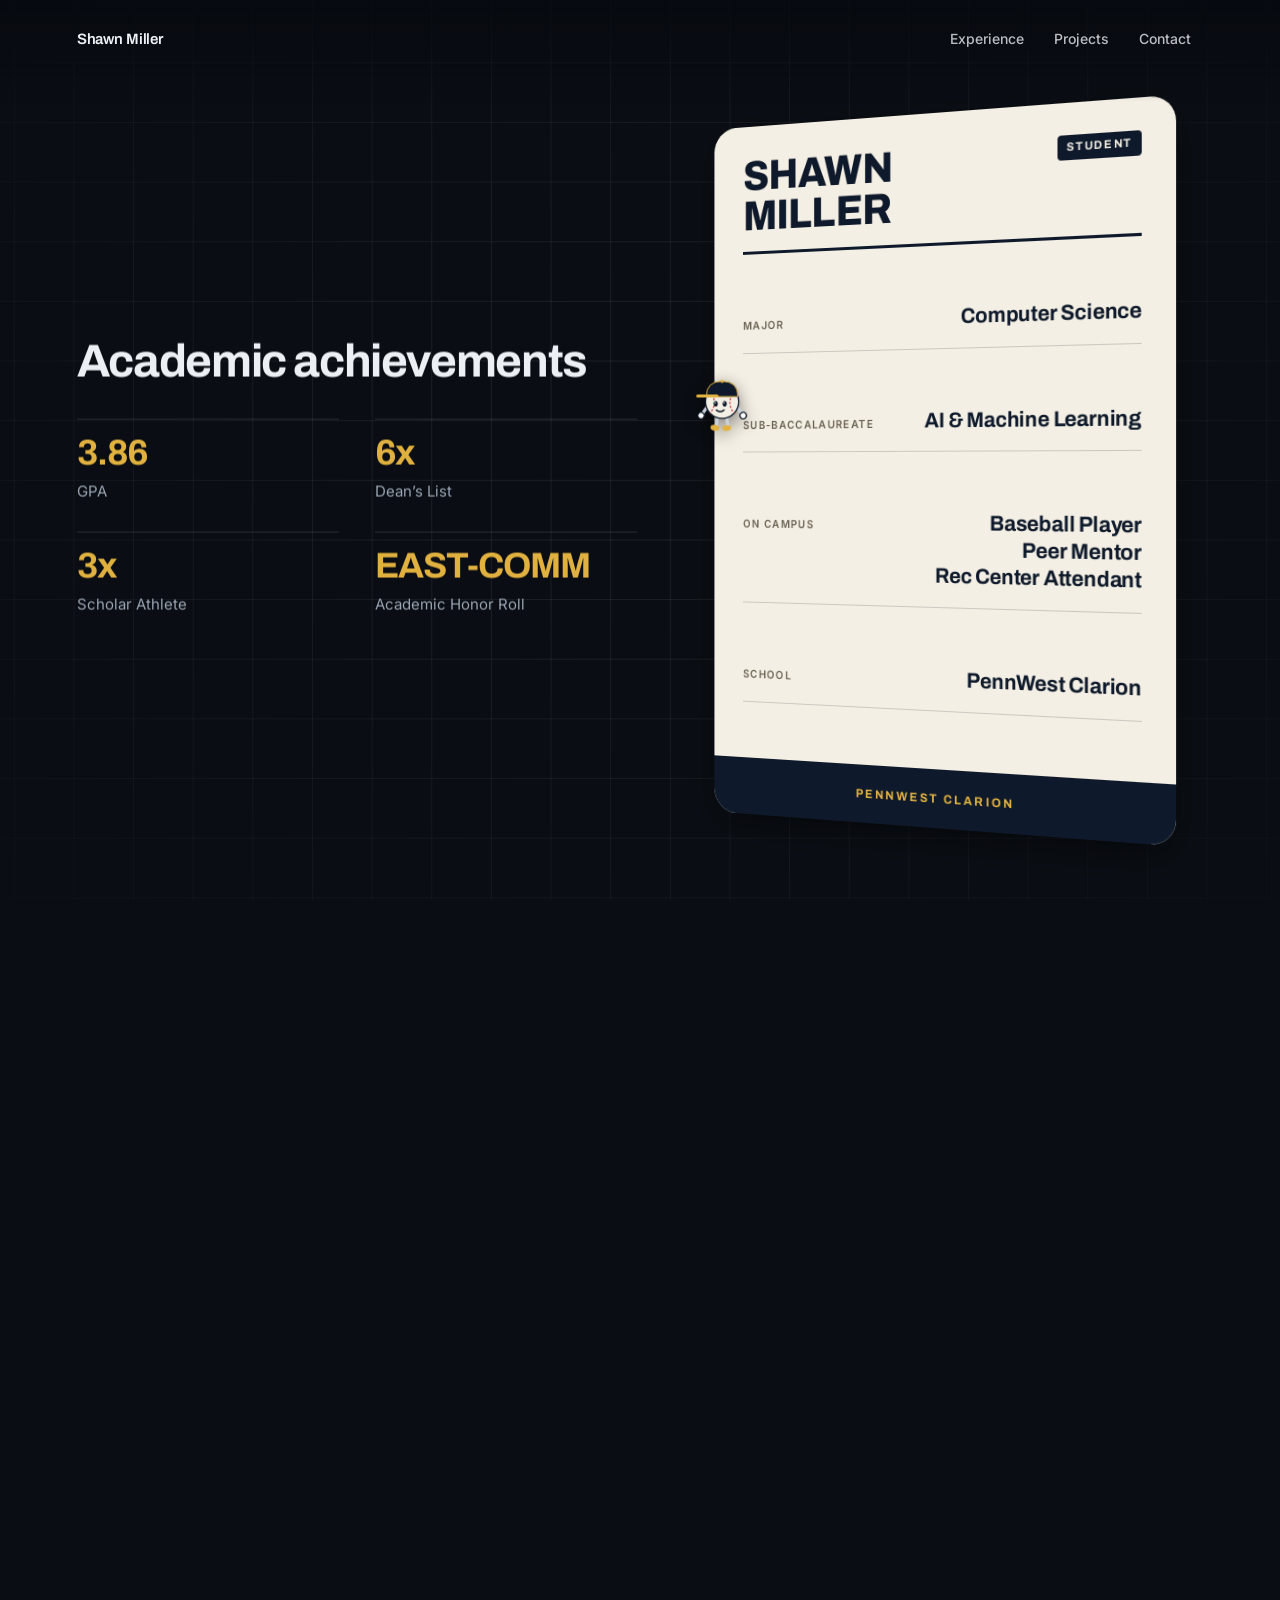
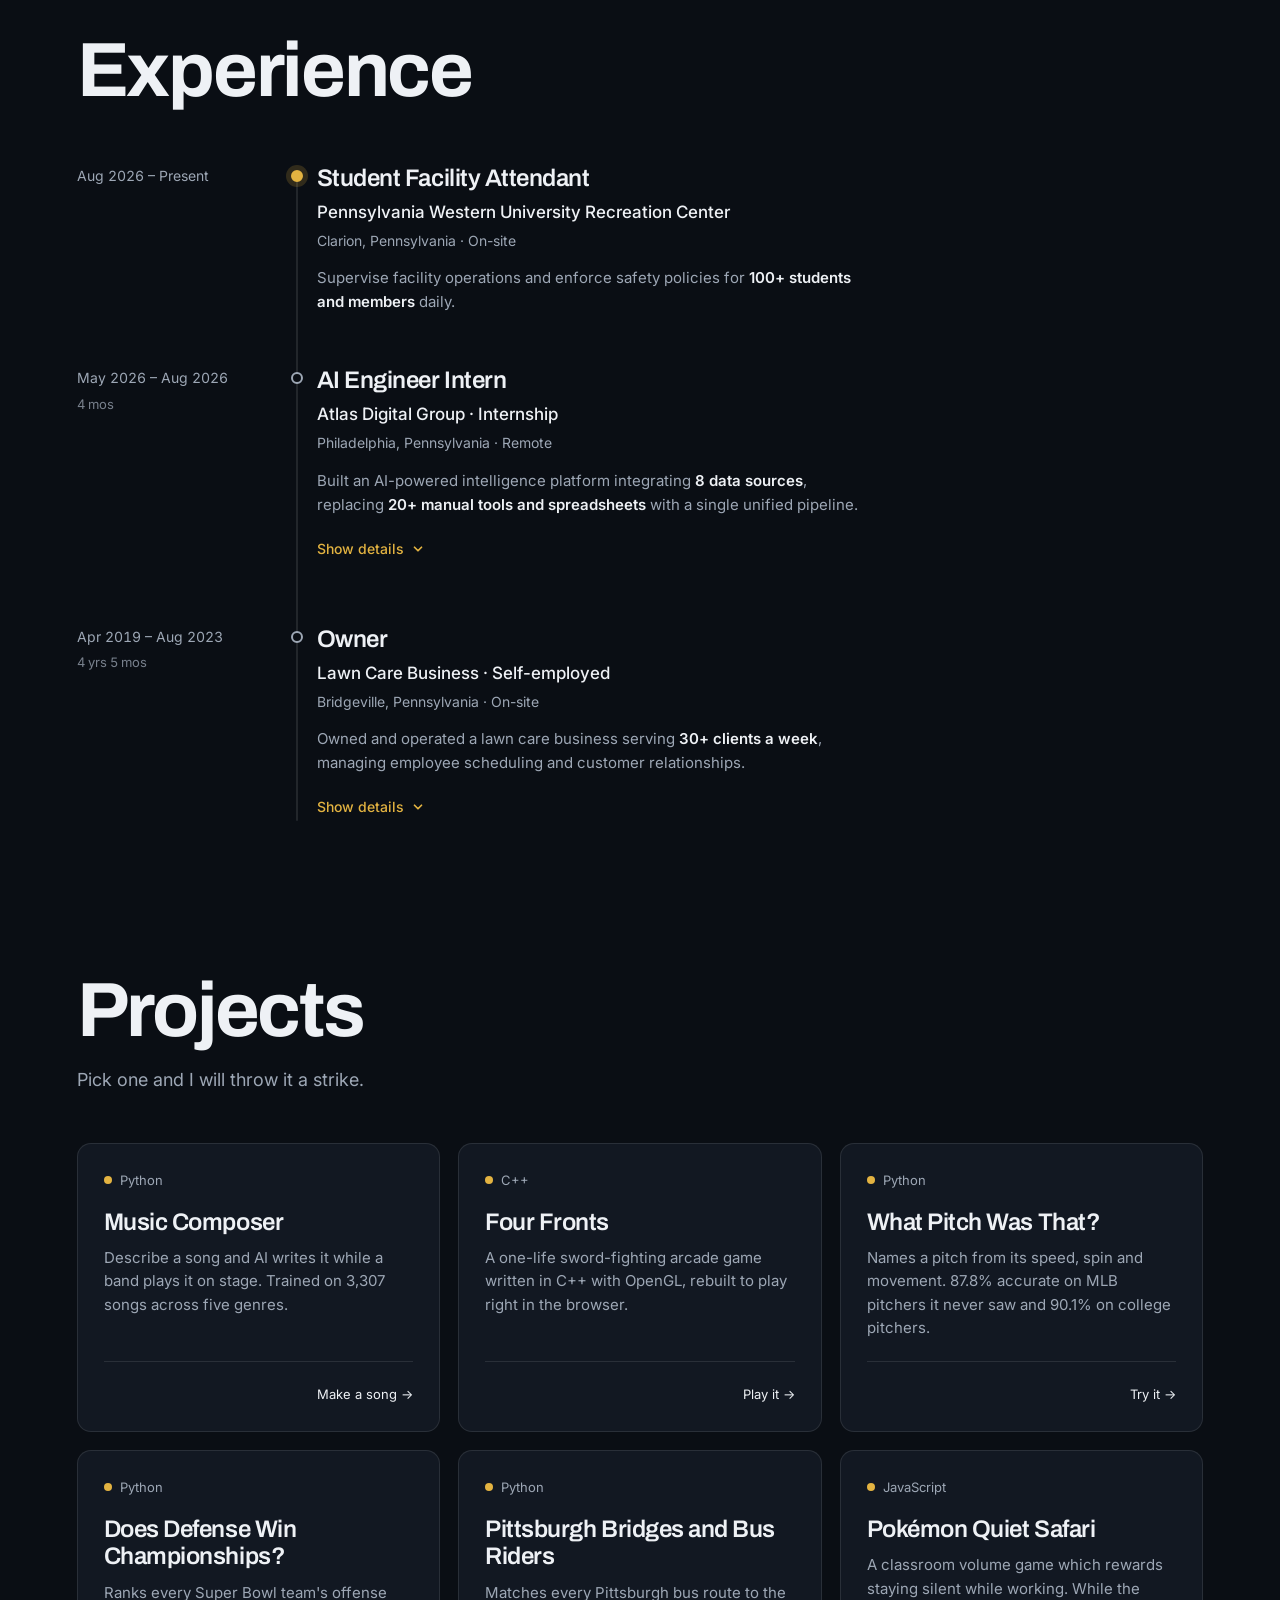
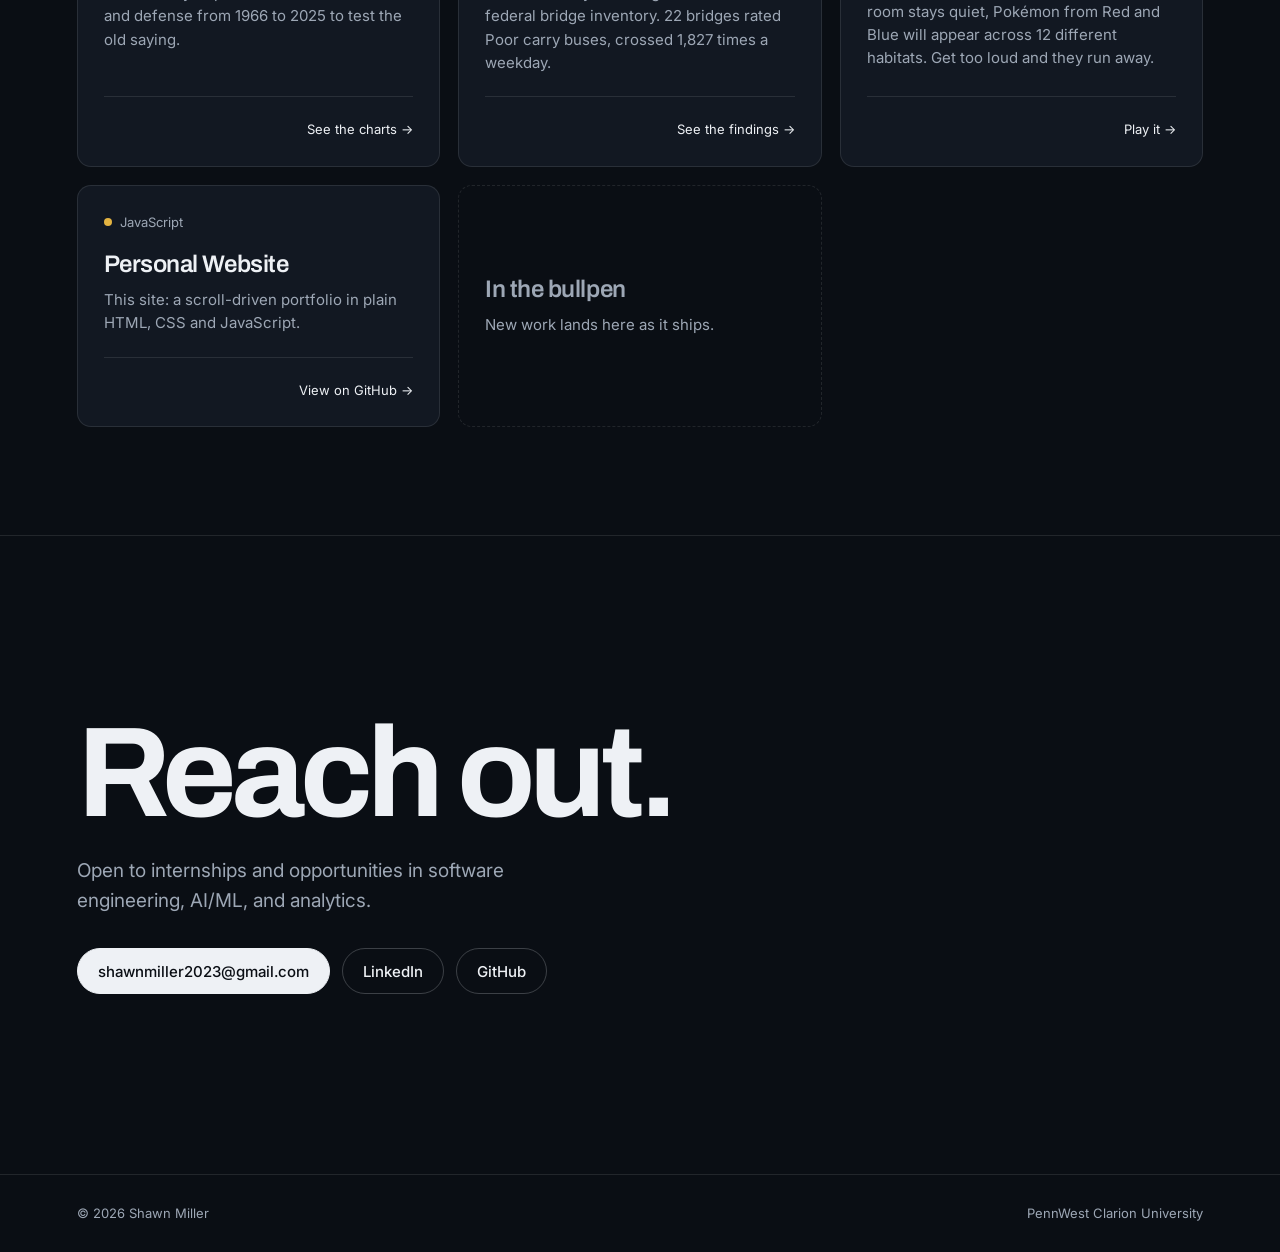
==== index.html @ ecb9e99e "Edge the photo frame, outline the card photo and zoom the desktop golf photo A 1px white ring follow" ====
<!doctype html>
<html lang="en">
<head>
  <meta charset="utf-8">
  <meta name="viewport" content="width=device-width, initial-scale=1">
  <title>Shawn Miller</title>
  <meta name="description" content="Shawn Miller: computer science student with a Sub-Baccalaureate in AI and machine learning, and student-athlete at PennWest Clarion University. Projects, background, and contact.">
  <meta property="og:title" content="Shawn Miller">
  <meta property="og:description" content="Computer Science · AI/ML · Student-Athlete">
  <meta property="og:image" content="https://s-milly.github.io/assets/og.jpg">
  <meta property="og:url" content="https://s-milly.github.io/">
  <meta name="twitter:card" content="summary_large_image">
  <meta name="theme-color" content="#0A0E14">
  <link rel="preconnect" href="https://fonts.googleapis.com">
  <link rel="preconnect" href="https://fonts.gstatic.com" crossorigin>
  <link href="https://fonts.googleapis.com/css2?family=Archivo:wght@500;600;700;800&family=Inter:wght@400;500;600&display=swap" rel="stylesheet">
  <link rel="preload" as="image" href="assets/suit.webp">
  <link rel="stylesheet" href="site.css">
</head>
<body>
  <a class="skip" href="#projects">Skip to projects</a>

  <header class="nav" id="nav">
    <a class="nav__name" href="#top">Shawn Miller</a>
    <nav aria-label="Primary">
      <a href="#experience" class="nav__exp">Experience</a>
      <a href="#projects">Projects</a>
      <a href="#contact">Contact</a>
    </nav>
  </header>

  <main id="top">
    <!-- One continuous scene: intro, student, baseball, golf -->
    <section class="scene" id="about" aria-label="About Shawn">
      <div class="stage">
        <!-- Faint white grid behind the intro and student beats -->
        <div class="wm" aria-hidden="true"><div class="wm__grid"></div></div>

        <div class="window" aria-hidden="true">
          <div class="plate plate--field">
            <picture>
              <source media="(max-width: 760px)" srcset="assets/field-m.webp">
              <img class="ph ph--color" src="assets/field.webp" alt="" decoding="async">
            </picture>
          </div>
          <div class="plate plate--suit">
            <img class="ph" src="assets/suit.webp" alt="" decoding="async">
          </div>
          <div class="plate plate--golf">
            <picture>
              <source media="(max-width: 760px)" srcset="assets/golf-m.webp">
              <img class="ph" src="assets/golf.webp" alt="" loading="lazy" decoding="async">
            </picture>
          </div>
        </div>
        <!-- A thin edge on the photo frame; site.js keeps it on the window's outline -->
        <div class="frame-ring" aria-hidden="true"></div>

        <div class="panel panel--intro" data-panel="0,0,0.11,0.17">
          <h1>Shawn<br>Miller</h1>
          <p class="role">Computer Science · AI/ML · Student-Athlete</p>
          <p class="lede">I am a student athlete at PennWest Clarion University, studying computer science with a <span class="nowrap">Sub-Baccalaureate</span> in AI and machine learning.</p>
          <div class="actions">
            <a class="btn btn--solid" href="#projects">View projects</a>
            <a class="btn" href="#contact">Get in touch</a>
          </div>
        </div>

        <div class="panel panel--student" data-panel="0.18,0.25,0.38,0.44">
          <h2>Academic achievements</h2>
          <ul class="feats" role="list">
            <li><b>3.86</b><span>GPA</span></li>
            <li><b>6x</b><span>Dean&rsquo;s List</span></li>
            <li><b>3x</b><span>Scholar Athlete</span></li>
            <li><b>EAST-COMM</b><span>Academic Honor Roll</span></li>
          </ul>
        </div>

        <!-- The card: the front frames the headshot, the back holds the student facts.
             site.js sizes it, turns it over on the student beat, clears the back and opens it into the baseball photo. -->
        <div class="tcard">
          <div class="tcard__inner">
            <div class="tcard__face tcard__front" aria-hidden="true">
              <div class="tcard__photo"><img class="ph" src="assets/suit.webp" alt="" decoding="async"></div>
              <span class="tcard__tag">PennWest Clarion</span>
              <div class="tcard__plate">
                <div><b>Shawn Miller</b><small>Pitcher · Computer Science</small></div>
                <span class="tcard__badge">CS</span>
              </div>
            </div>
            <div class="tcard__face tcard__back">
              <div class="tcard__head"><b>Shawn<br>Miller</b><span>Student</span></div>
              <dl class="tcard__rows">
                <div><dt>Major</dt><dd>Computer Science</dd></div>
                <div><dt>Sub-Baccalaureate</dt><dd>AI &amp; Machine Learning</dd></div>
                <div><dt>On campus</dt><dd>Baseball Player<br>Peer Mentor<br>Rec Center Attendant</dd></div>
                <div><dt>School</dt><dd>PennWest Clarion</dd></div>
              </dl>
              <div class="tcard__stripe" aria-hidden="true">PennWest Clarion</div>
            </div>
          </div>
        </div>

        <div class="panel" data-panel="0.54,0.6,0.73,0.77">
          <h2>On the mound for Clarion.</h2>
          <p>I am a pitcher on the PennWest Clarion baseball team. Balancing a college season with a full course load has taught me to prepare, manage my time, and stay composed when it counts.</p>
        </div>

        <div class="panel panel--golf" data-panel="0.84,0.9,2,2">
          <h2>Off the field.</h2>
          <p>Away from class and baseball, you will usually find me on a golf course with friends. Seven of us run a YouTube channel together, <a href="https://www.youtube.com/@CommonClubGolf" target="_blank" rel="noopener">Common Club Golf</a>, which has passed 1.5 million total views.</p>
        </div>
      </div>
    </section>

    <section class="experience" id="experience" aria-labelledby="experience-title">
      <h2 id="experience-title">Experience</h2>
      <!-- Roles newest first. Copy an <li> to add a role; add <ul class="tl__points"><li>…</li></ul> for details. -->
      <ol class="tl" role="list">
        <li class="tl__item is-current">
          <div class="tl__when"><time datetime="2026-08">Aug 2026</time> – Present</div>
          <div class="tl__body">
            <h3>Student Facility Attendant</h3>
            <p class="tl__org">Pennsylvania Western University Recreation Center</p>
            <p class="tl__meta">Clarion, Pennsylvania · On-site</p>
            <p class="tl__summary">Supervise facility operations and enforce safety policies for <strong>100+ students and members</strong> daily.</p>
          </div>
        </li>
        <li class="tl__item">
          <div class="tl__when"><time datetime="2026-05">May 2026</time> – <time datetime="2026-08">Aug 2026</time><span>4 mos</span></div>
          <div class="tl__body">
            <h3>AI Engineer Intern</h3>
            <p class="tl__org">Atlas Digital Group · Internship</p>
            <p class="tl__meta">Philadelphia, Pennsylvania · Remote</p>
            <p class="tl__summary">Built an AI-powered intelligence platform integrating <strong>8 data sources</strong>, replacing <strong>20+ manual tools and spreadsheets</strong> with a single unified pipeline.</p>
            <button class="tl__toggle" type="button" aria-expanded="false" aria-controls="tl-atlas">Show details</button>
            <div class="tl__more" id="tl-atlas">
              <ul class="tl__points">
                <li>Integrated HubSpot, LinkedIn, Google Business, LeadMagic, FCC Broadband, Anthropic Web Search, Instantly, and Google Analytics 4 into one pipeline.</li>
                <li>Engineered automated ETL workflows processing data for <strong>3,000+ operators</strong>, <strong>25,000+ people</strong>, and <strong>20,000+ follower snapshots</strong> on hourly, daily, and weekly schedules, eliminating <strong>10+ hours/week</strong> of manual data entry.</li>
                <li>Developed AI-driven enrichment and content generation features automating executive research, news monitoring, and LinkedIn post drafting, cutting manual prospect research time by roughly <strong>80%</strong>.</li>
                <li>Performed quality analysis on pipeline outputs and AI-generated content, validating data accuracy, completeness, and consistency across all integrated sources before delivery.</li>
                <li>Designed dashboard and CRM integrations combining marketing, sales, broadband coverage, and competitive intelligence into a single source of truth, enabling the business development team to identify <strong>200+ high-priority operators</strong> for outreach.</li>
              </ul>
            </div>
          </div>
        </li>
        <li class="tl__item">
          <div class="tl__when"><time datetime="2019-04">Apr 2019</time> – <time datetime="2023-08">Aug 2023</time><span>4 yrs 5 mos</span></div>
          <div class="tl__body">
            <h3>Owner</h3>
            <p class="tl__org">Lawn Care Business · Self-employed</p>
            <p class="tl__meta">Bridgeville, Pennsylvania · On-site</p>
            <p class="tl__summary">Owned and operated a lawn care business serving <strong>30+ clients a week</strong>, managing employee scheduling and customer relationships.</p>
            <button class="tl__toggle" type="button" aria-expanded="false" aria-controls="tl-lawn">Show details</button>
            <div class="tl__more" id="tl-lawn">
              <ul class="tl__points">
                <li>Managed end-to-end operations including pricing, budgeting, equipment maintenance, and route optimization.</li>
                <li>Provided one complimentary lawn care service each month to support a local community member in need.</li>
              </ul>
            </div>
          </div>
        </li>
      </ol>
    </section>

    <section class="projects" id="projects" aria-labelledby="projects-title">
      <div class="projects__head">
        <h2 id="projects-title">Projects</h2>
        <p>Pick one and I will throw it a strike.</p>
      </div>
      <ul class="grid" id="grid" role="list"></ul>
    </section>

    <section class="contact" id="contact" aria-labelledby="contact-title">
      <h2 id="contact-title">Reach out.</h2>
      <p>Open to internships and opportunities in software engineering, AI/ML, and analytics.</p>
      <div class="actions">
        <a class="btn btn--solid" href="mailto:shawnmiller2023@gmail.com">shawnmiller2023@gmail.com</a>
        <a class="btn" href="https://www.linkedin.com/in/smilly000/" target="_blank" rel="noopener">LinkedIn</a>
        <a class="btn" href="https://github.com/s-milly" target="_blank" rel="noopener">GitHub</a>
      </div>
    </section>
  </main>

  <footer class="foot">
    <span>© 2026 Shawn Miller</span>
    <span>PennWest Clarion University</span>
  </footer>

  <svg class="ball" id="ball" viewBox="0 0 40 40" aria-hidden="true">
    <circle cx="20" cy="20" r="18.5" fill="#F7F4EE" stroke="#D9D3C7" stroke-width="1"/>
    <path d="M9 6.5c4.5 3.8 6.5 8.6 6.5 13.5S13.5 29.7 9 33.5M31 6.5c-4.5 3.8-6.5 8.6-6.5 13.5s2 9.7 6.5 13.5" fill="none" stroke="#C8382E" stroke-width="1.6" stroke-dasharray="2 2.2" stroke-linecap="round"/>
  </svg>

  <script src="projects.js"></script>
  <script src="mascots.js"></script>
  <script src="site.js"></script>
</body>
</html>
---- site.css ----
:root {
  color-scheme: dark;
  --canvas: #0A0E14;
  --surface: #121822;
  --surface-2: #18202C;
  --ink: #EEF1F5;
  --ink-soft: #9DA7B5;
  --line: rgba(238, 241, 245, 0.10);
  --line-strong: rgba(238, 241, 245, 0.22);
  --accent: #E3B341;       /* Clarion gold */
  --accent-ink: #12100A;
  --font-display: "Archivo", system-ui, sans-serif;
  --font-text: "Inter", system-ui, sans-serif;
  --gutter: clamp(16px, 6vw, 96px);
  --radius: 14px;
  --ease: cubic-bezier(.23, 1, .32, 1);
}

*, *::before, *::after { box-sizing: border-box; }
html { scroll-behavior: smooth; -webkit-text-size-adjust: 100%; }
@media (prefers-reduced-motion: reduce) { html { scroll-behavior: auto; } }
body {
  margin: 0;
  background: var(--canvas);
  color: var(--ink);
  font: 400 17px/1.6 var(--font-text);
  -webkit-font-smoothing: antialiased;
  overflow-x: clip;
}
h1, h2 { font-family: var(--font-display); font-weight: 700; letter-spacing: -0.03em; margin: 0; }
p { margin: 0; }
a { color: inherit; }
.panel p a { text-decoration-color: var(--accent); text-decoration-thickness: 2px; text-underline-offset: 3px; }
:focus-visible { outline: 2px solid var(--accent); outline-offset: 3px; border-radius: 6px; }

.skip { position: absolute; left: -9999px; top: 8px; z-index: 100; background: var(--accent); color: var(--accent-ink); padding: 8px 14px; border-radius: 8px; }
.skip:focus { left: 8px; }

/* ---------- nav ---------- */
.nav {
  position: fixed; inset: 0 0 auto 0; z-index: 50;
  display: flex; align-items: center; justify-content: space-between;
  padding: 18px var(--gutter);
  transition: background-color .4s var(--ease), border-color .4s var(--ease);
  border-bottom: 1px solid transparent;
}
.nav::before {
  content: ""; position: absolute; inset: 0 0 -24px 0; z-index: -1; pointer-events: none;
  background: linear-gradient(180deg, rgba(6, 9, 14, .78), rgba(6, 9, 14, .35) 60%, rgba(6, 9, 14, 0));
  transition: opacity .4s var(--ease);
}
.nav.is-solid::before { opacity: 0; }
.nav.is-solid { background: rgba(10, 14, 20, 0.82); backdrop-filter: blur(14px); -webkit-backdrop-filter: blur(14px); border-color: var(--line); }
.nav__name { font: 600 15px/1 var(--font-display); letter-spacing: -0.01em; text-decoration: none; }
.nav nav { display: flex; gap: 6px; }
.nav nav a {
  font-size: 14px; font-weight: 500; text-decoration: none; color: rgba(238, 241, 245, .78);
  padding: 10px 12px; border-radius: 8px; transition: color .2s var(--ease);
}

/* ---------- buttons ---------- */
.actions { display: flex; flex-wrap: wrap; gap: 12px; margin-top: 32px; }
.btn {
  display: inline-flex; align-items: center; min-height: 46px; padding: 0 20px;
  border-radius: 999px; border: 1px solid var(--line-strong);
  font: 500 15px/1 var(--font-text); text-decoration: none; color: var(--ink);
  transition: transform .25s var(--ease), scale .15s var(--ease), background-color .25s var(--ease), border-color .25s var(--ease);
  -webkit-tap-highlight-color: transparent;
}
.btn--solid { background: var(--ink); color: var(--canvas); border-color: var(--ink); }

/* ---------- the scene ---------- */
/* --hold: extra pinned scroll at the end so the golf beat does not slip past on one flick. */
.scene { position: relative; height: 701vh; --hold: 70; }   /* 590vh before the slower intro (see INTRO, SLOW in site.js) */
.stage {
  position: sticky; top: 0; height: 100vh; height: 100svh; overflow: hidden;
  background: var(--canvas);
}
.window {
  position: absolute; inset: 0;
  clip-path: inset(13% 7% 13% 56% round 16px);
  will-change: clip-path;
}
/* 1px white edge on the photo frame after the merge, so dark parts of a photo do not
   run into the page. Its own layer because the window's clip-path would cut an outline. */
.frame-ring {
  position: absolute; left: 0; top: 0; pointer-events: none; opacity: 0;
  border: 1px solid oklch(1 0 0 / .1);
}
.plate { position: absolute; inset: 0; }
.plate--field { will-change: transform; transform-origin: 57% 18%; }
.plate picture, .plate img { position: absolute; inset: 0; width: 100%; height: 100%; display: block; }
.ph { object-fit: cover; object-position: 50% 20%; }
.plate--suit { inset: auto; will-change: transform, opacity; transform-origin: 50% 32%; }
.plate--suit .ph, .tcard__photo .ph { object-position: 50% 28%; }
.plate--golf { clip-path: inset(100% 0 0 0); will-change: clip-path; }
.plate--golf .ph { object-position: 50% 77%; }

.panel {
  position: absolute; left: var(--gutter); top: calc(50% + 3%);
  width: min(560px, 44vw);
  transform: translateY(-50%);
  opacity: 0; visibility: hidden;
  will-change: opacity, translate;
}
.panel--intro { opacity: 1; visibility: visible; }
.panel h1 { font-size: clamp(64px, 9.4vw, 148px); line-height: .9; letter-spacing: -0.045em; }
.panel h2 { font-size: clamp(34px, 3.6vw, 54px); line-height: 1.04; }
.panel p { color: var(--ink-soft); margin-top: 20px; max-width: 46ch; }
.panel .role { color: var(--accent); font-weight: 500; font-size: 15px; letter-spacing: .02em; margin-top: 28px; }
.panel .lede { color: var(--ink); opacity: .82; font-size: 18px; margin-top: 14px; }
/* Academic achievements on the student beat: a two by two grid of gold figures. */
.feats { list-style: none; margin: 32px 0 0; padding: 0; display: grid; grid-template-columns: repeat(2, minmax(0, 1fr)); gap: 28px 36px; max-width: 560px; }
.feats li { border-top: 1px solid rgba(238, 241, 245, .14); padding-top: 16px; }
.feats b { display: block; font-family: var(--font-display); font-weight: 700; letter-spacing: -0.03em; color: var(--accent); font-size: clamp(30px, 2.8vw, 42px); line-height: 1; font-variant-numeric: tabular-nums; white-space: nowrap; }
.feats span { display: block; margin-top: 8px; color: var(--ink-soft); font-size: 15px; }

.nowrap { white-space: nowrap; }

/* ---------- the card (intro and student beats) ---------- */
.wm { position: absolute; inset: 0; pointer-events: none; }
/* A faint square grid, like graph paper, fading out toward the edges. site.js eases it closer and fades it with scroll. */
.wm { overflow: hidden; }
.wm__grid {
  --cell: 56px; --line: rgba(238, 241, 245, .08);
  position: absolute; inset: -10%;
  background:
    linear-gradient(var(--line) 1px, transparent 1px) 50% 50% / var(--cell) var(--cell),
    linear-gradient(90deg, var(--line) 1px, transparent 1px) 50% 50% / var(--cell) var(--cell);
  -webkit-mask: radial-gradient(ellipse 60% 70% at 50% 50%, #000 20%, transparent 100%);
  mask: radial-gradient(ellipse 60% 70% at 50% 50%, #000 20%, transparent 100%);
  animation: enter-fade .6s var(--ease) .3s backwards;
}

/* Sized and placed by site.js (left, top, width, height). Inside, sizes are in cqw so the card scales as one piece. */
.tcard { position: absolute; left: 0; top: 0; width: 0; height: 0; perspective: 1800px; container-type: inline-size; }
.tcard__inner { position: absolute; inset: 0; transform-style: preserve-3d; will-change: transform; }
.tcard__face {
  position: absolute; inset: 0; overflow: hidden;
  -webkit-backface-visibility: hidden; backface-visibility: hidden;
  background: #F4EFE4; color: #0E1A2B;
  border-radius: 5.1cqw; /* photo radius 1.7cqw + padding 3.4cqw */
  box-shadow: 0 2.4cqw 7cqw rgba(0, 0, 0, .5);
}
.tcard__photo { position: absolute; left: 3.4cqw; right: 3.4cqw; top: 3.4cqw; height: 113.2cqw; border-radius: 1.7cqw; overflow: hidden; background: #3a3a38; }
.tcard__photo::after { content: ""; position: absolute; inset: 0; border-radius: inherit; box-shadow: inset 0 0 0 1px oklch(0 0 0 / .1); pointer-events: none; }
.tcard__photo .ph { position: absolute; display: block; max-width: none; }
.tcard__tag {
  position: absolute; left: 6.4cqw; top: 6.4cqw;
  background: var(--accent); color: var(--accent-ink); border-radius: .8cqw; padding: 1.3cqw 2cqw;
  font: 700 max(9px, 2.3cqw)/1 var(--font-display); letter-spacing: .12em; text-transform: uppercase;
}
.tcard__plate { position: absolute; left: 3.4cqw; right: 3.4cqw; bottom: 3.4cqw; top: 119cqw; display: flex; justify-content: space-between; align-items: center; gap: 3cqw; }
.tcard__plate b { display: block; font: 800 7.6cqw/1 var(--font-display); letter-spacing: -.02em; text-transform: uppercase; }
.tcard__plate small { display: block; margin-top: 1.6cqw; font: 600 max(8px, 2.3cqw)/1.2 var(--font-text); letter-spacing: .14em; text-transform: uppercase; color: #6B6455; }
.tcard__badge { flex: none; display: grid; place-items: center; width: 14.4cqw; height: 14.4cqw; border-radius: 50%; background: #0E1A2B; color: var(--accent); font: 800 max(10px, 2.9cqw)/1 var(--font-display); }
.tcard__back { transform: rotateY(180deg); display: flex; flex-direction: column; padding: 6.4cqw 6.8cqw 0; }
.tcard__head { display: flex; justify-content: space-between; align-items: flex-start; padding-bottom: 3.2cqw; border-bottom: .8cqw solid #0E1A2B; }
.tcard__head b { font: 800 8.8cqw/.95 var(--font-display); letter-spacing: -.02em; text-transform: uppercase; }
.tcard__head span { background: #0E1A2B; color: #F4EFE4; border-radius: .8cqw; padding: 1.3cqw 1.9cqw; font: 700 max(9px, 2.3cqw)/1 var(--font-display); letter-spacing: .14em; text-transform: uppercase; }
.tcard__rows { flex: 1; display: flex; flex-direction: column; justify-content: space-evenly; margin: 0; }
.tcard__rows > div { display: flex; justify-content: space-between; align-items: baseline; gap: 4cqw; padding-bottom: 3.6cqw; border-bottom: 1px solid rgba(14, 26, 43, .18); }
.tcard__rows dt { font: 600 max(9px, 2.3cqw)/1.2 var(--font-text); letter-spacing: .12em; text-transform: uppercase; color: #6B6455; }
.tcard__rows dd { margin: 0; text-align: right; font: 700 max(13px, 4.3cqw)/1.25 var(--font-display); letter-spacing: -.01em; }
.tcard__stripe {
  flex: none; margin: 0 -6.8cqw; height: 12cqw; display: grid; place-items: center;
  background: #0E1A2B; color: var(--accent); font: 700 max(9px, 2.5cqw)/1 var(--font-display); letter-spacing: .2em; text-transform: uppercase;
}
/* Narrow cards (phones): label above value, so Sub-Baccalaureate stays on one line. */
@container (max-width: 320px) {
  .tcard__rows > div { flex-direction: column; align-items: flex-start; gap: 3px; }
  .tcard__rows dd { text-align: left; }
}
@media (prefers-reduced-motion: reduce) {
  /* No turning: the back fades in over the front. */
  .tcard__back { transform: none; opacity: 0; }
}

/* ---------- scene mascots (built and moved by mascots.js) ---------- */
.mascot { position: absolute; left: 0; top: 0; width: var(--s, 64px); pointer-events: none; will-change: transform; }
.mascot svg { display: block; width: 100%; height: auto; overflow: visible; filter: drop-shadow(0 4px 8px rgba(0, 0, 0, .45)); }
.mascot--bat { visibility: hidden; }
.mascot--burst { opacity: 0; }
.mascot--burst svg { filter: none; }
@media (prefers-reduced-motion: no-preference) {
  /* Idle life: a blink every few seconds, and swinging legs while the ball sits on the card. */
  .m-eyes { animation: m-blink 4.8s infinite; }
  .mascot--bat .m-eyes { animation-delay: -2.1s; }
  .mascot.is-sitting .m-leg { animation: m-swing .9s ease-in-out infinite alternate; }
  .mascot.is-sitting .m-leg--r { animation-delay: -.45s; }
}
@keyframes m-blink { 0%, 95%, 100% { scale: 1 1; } 97% { scale: 1 .1; } }
@keyframes m-swing { from { rotate: -12deg; } to { rotate: 12deg; } }

/* First-load entrance for the intro: name, then title line and lede, then buttons, then the photo, 100ms apart. Runs once; "backwards" so no filter lingers afterwards. */
@keyframes enter { from { opacity: 0; translate: 0 12px; filter: blur(4px); } }
@keyframes enter-rise { from { opacity: 0; translate: 0 12px; } }
@keyframes enter-fade { from { opacity: 0; } }
.panel--intro h1, .panel--intro .role, .panel--intro .lede, .panel--intro .actions, .window, .tcard, .mascot--ball .mascot__body {
  animation: enter-fade .3s var(--ease) backwards;
}
@media (prefers-reduced-motion: no-preference) {
  .panel--intro h1, .panel--intro .role, .panel--intro .lede, .panel--intro .actions { animation-name: enter; }
  /* No blur on the photo window: blurring a layer that large is costly on phones. */
  .window, .tcard, .mascot--ball .mascot__body { animation-name: enter-rise; }
}
.panel--intro .role, .panel--intro .lede { animation-delay: .1s; }
.panel--intro .actions { animation-delay: .2s; }
.window, .tcard { animation-delay: .3s; }
.mascot--ball .mascot__body { animation-delay: .5s; }

/* ---------- experience timeline ---------- */
.experience { padding: clamp(96px, 14vh, 160px) var(--gutter) 0; position: relative; z-index: 1; background: var(--canvas); }
.experience h2 { font-size: clamp(44px, 6vw, 88px); line-height: .95; margin-bottom: 56px; }
.tl { --date: 200px; --rail: 40px; list-style: none; margin: 0; padding: 0; position: relative; max-width: 960px; }
.tl::before, .tl__fill {
  content: ""; position: absolute; top: 10px; bottom: 10px; width: 2px;
  left: calc(var(--date) + var(--rail) / 2 - 1px); background: var(--line); border-radius: 2px;
}
.tl__fill { background: var(--accent); transform-origin: top; transform: scaleY(1); }
.tl__item {
  display: grid; grid-template-columns: var(--date) var(--rail) minmax(0, 1fr);
  padding-bottom: 52px; position: relative;
  transition: opacity .5s var(--ease), transform .5s var(--ease);
}
.tl__item:last-child { padding-bottom: 0; }
.tl__item::before {
  content: ""; grid-column: 2; grid-row: 1; justify-self: center; margin-top: 6px;
  width: 12px; height: 12px; border-radius: 50%; background: var(--canvas);
  border: 2px solid var(--ink-soft); position: relative; z-index: 1;
  transition: background-color .35s var(--ease), border-color .35s var(--ease);
}
.tl__item.is-lit::before { background: var(--accent); border-color: var(--accent); }
.tl__item.is-current::before { background: var(--accent); border-color: var(--accent); box-shadow: 0 0 0 5px rgba(227, 179, 65, .18); }
.tl__when { grid-column: 1; grid-row: 1; color: var(--ink-soft); font-size: 14px; font-variant-numeric: tabular-nums; padding-top: 1px; padding-right: 8px; }
.tl__when span { display: block; margin-top: 4px; font-size: 13px; opacity: .75; }
.tl__body { grid-column: 3; grid-row: 1; min-width: 0; }
.tl__body h3 { font: 600 24px/1.2 var(--font-display); letter-spacing: -0.02em; margin: 0; }
.tl__org { margin-top: 6px; font-weight: 500; }
.tl__meta { margin-top: 4px; font-size: 14px; color: var(--ink-soft); }
.tl__summary { margin-top: 14px; color: var(--ink-soft); font-size: 15px; line-height: 1.6; max-width: 62ch; }
.tl__body strong { color: var(--ink); font-weight: 600; }
.tl__toggle {
  display: inline-flex; align-items: center; gap: 8px; margin-top: 12px; padding: 8px 0; min-height: 40px;
  background: none; border: 0; color: var(--accent); font: 500 14px/1 var(--font-text); cursor: pointer;
  transition: color .15s var(--ease), scale .15s var(--ease); -webkit-tap-highlight-color: transparent;
}
/* Chevron drawn as an SVG mask so its 1.75px stroke is not rounded down like a border would be. */
.tl__toggle::after {
  content: ""; width: 12px; height: 12px; background: currentColor;
  --chev: url("data:image/svg+xml,%3Csvg xmlns='http://www.w3.org/2000/svg' viewBox='0 0 12 12'%3E%3Cpath d='M2.5 4.25 6 7.75l3.5-3.5' fill='none' stroke='%23000' stroke-width='1.75' stroke-linecap='round' stroke-linejoin='round'/%3E%3C/svg%3E");
  -webkit-mask: var(--chev) center / 12px 12px no-repeat; mask: var(--chev) center / 12px 12px no-repeat;
  transition: transform .2s var(--ease);
}
.tl__toggle[aria-expanded="true"]::after { transform: rotate(180deg); }
.tl__more { display: grid; grid-template-rows: 1fr; transition: grid-template-rows .3s var(--ease), opacity .25s var(--ease); }
.tl__more > * { overflow: hidden; min-height: 0; }
.tl__more.is-closed { grid-template-rows: 0fr; opacity: 0; }
@media (prefers-reduced-motion: reduce) { .tl__more { transition: opacity .25s var(--ease); } }
.tl__points { margin: 4px 0 0; padding-left: 18px; color: var(--ink-soft); font-size: 15px; line-height: 1.6; display: grid; gap: 10px; max-width: 62ch; }
.tl__points li::marker { color: var(--accent); }
/* armed by JS only, so the list is complete without it */
.tl.is-armed .tl__item:not(.is-in) { opacity: 0; transform: translateY(18px); }

/* ---------- projects ---------- */
.projects { padding: clamp(110px, 16vh, 180px) var(--gutter) clamp(80px, 12vh, 140px); position: relative; z-index: 1; background: var(--canvas); }
.projects__head { display: flex; flex-direction: column; align-items: flex-start; gap: 18px; margin-bottom: 48px; }
.projects__head h2 { font-size: clamp(44px, 6vw, 88px); line-height: .95; }
.projects__head p { color: var(--ink-soft); max-width: 52ch; font-size: 18px; }

.grid { list-style: none; margin: 0; padding: 0; display: grid; grid-template-columns: repeat(auto-fit, minmax(min(100%, 320px), 1fr)); gap: 18px; }
.card {
  position: relative; display: flex; flex-direction: column; height: 100%; min-height: 240px;
  padding: 26px; border-radius: var(--radius);
  background: var(--surface); border: 1px solid var(--line);
  text-decoration: none; color: var(--ink);
  transition: translate .25s var(--ease), border-color .25s var(--ease), background-color .25s var(--ease), box-shadow .25s var(--ease);
}
/* strike-zone corner brackets on hover */
a.card::before {
  content: ""; position: absolute; inset: 12px; pointer-events: none; opacity: 0;
  --c: var(--accent);
  background:
    linear-gradient(var(--c), var(--c)) top left / 14px 1.5px, linear-gradient(var(--c), var(--c)) top left / 1.5px 14px,
    linear-gradient(var(--c), var(--c)) top right / 14px 1.5px, linear-gradient(var(--c), var(--c)) top right / 1.5px 14px,
    linear-gradient(var(--c), var(--c)) bottom left / 14px 1.5px, linear-gradient(var(--c), var(--c)) bottom left / 1.5px 14px,
    linear-gradient(var(--c), var(--c)) bottom right / 14px 1.5px, linear-gradient(var(--c), var(--c)) bottom right / 1.5px 14px;
  background-repeat: no-repeat;
  transform: scale(1.03); transition: opacity .25s var(--ease), transform .25s var(--ease);
}
a.card:focus-visible::before { opacity: 1; transform: scale(1); }
.card__lang { display: flex; align-items: center; gap: 8px; font-size: 13px; color: var(--ink-soft); }
.card__lang i { width: 8px; height: 8px; border-radius: 50%; background: var(--accent); }
.card h3 { font: 600 24px/1.15 var(--font-display); letter-spacing: -0.02em; margin: 18px 0 10px; }
.card p { color: var(--ink-soft); font-size: 15px; line-height: 1.55; }
.card__stats { display: flex; gap: 18px; margin-top: auto; padding-top: 22px; font-size: 13px; color: var(--ink-soft); border-top: 1px solid var(--line); }
.card__stats span:last-child { margin-left: auto; color: var(--ink); }
.card p + .card__stats { margin-top: auto; }
.card__body { flex: 1; margin-bottom: 22px; }

.card--empty { border-style: dashed; background: transparent; justify-content: center; align-items: flex-start; }
.card--empty h3 { color: var(--ink-soft); margin-top: 0; }

.card.is-hit { animation: hit .42s var(--ease); }
/* On transform, while the hover lift is on translate, so the two add up instead of fighting. */
@keyframes hit {
  25% { transform: translateY(3px) scale(.975) rotate(-.4deg); }
  55% { transform: translateY(-1px) scale(1.01) rotate(.25deg); }
}
.card__stamp {
  position: absolute; top: 26px; right: 34px; z-index: 2; pointer-events: none;
  padding: 6px 10px 5px; border: 1.5px solid var(--accent); border-radius: 6px;
  font: 700 12px/1 var(--font-display); letter-spacing: .16em; text-transform: uppercase; color: var(--accent);
  opacity: 0; transform: rotate(-8deg) scale(1.8);
}
a.card.is-strike { border-color: var(--accent); }
.card.is-strike .card__stamp { animation: stamp .32s cubic-bezier(.3, 1.4, .5, 1) forwards; }
@keyframes stamp { to { opacity: 1; transform: rotate(-8deg) scale(1); } }
.impact {
  position: fixed; z-index: 61; width: 126px; height: 126px; margin: -63px 0 0 -63px; border-radius: 50%;
  border: 2px solid var(--accent); pointer-events: none;
  animation: impact .5s var(--ease) forwards;
}
/* Drawn at full size and scaled up from small, so the ring stays a thin line as it spreads. */
@keyframes impact { from { transform: scale(.06); opacity: 1; } to { transform: scale(1); opacity: 0; } }

.ball {
  position: fixed; left: 0; top: 0; z-index: 60; width: 40px; height: 40px;
  pointer-events: none; opacity: 0; will-change: transform;
  filter: drop-shadow(0 10px 14px rgba(0, 0, 0, .45));
}

/* ---------- hover and press ---------- */
/* Hover styles only for mouse and trackpad, so a tap on a phone never leaves them stuck on.
   Movement (lift, bracket zoom, press scale) only runs without the reduced-motion preference. */
@media (hover: hover) {
  .panel p a:hover { color: var(--accent); }
  .nav nav a:hover { color: var(--ink); }
  .btn:hover { border-color: var(--ink-soft); }
  .btn--solid:hover { background: #fff; }
  .tl__toggle:hover { color: var(--ink); }
  a.card:hover { border-color: var(--line-strong); background: var(--surface-2); box-shadow: 0 18px 40px -18px rgba(0, 0, 0, .6); }
  a.card:hover::before { opacity: 1; transform: scale(1); }
}
@media (hover: hover) and (prefers-reduced-motion: no-preference) {
  .btn:hover { transform: translateY(-2px); }
  a.card:hover { translate: 0 -4px; }
}
@media (prefers-reduced-motion: reduce) {
  a.card::before { transform: none; }
}
@media (prefers-reduced-motion: no-preference) {
  .btn:active, .tl__toggle:active { scale: .96; }
}

/* ---------- contact ---------- */
.contact { padding: clamp(110px, 20vh, 200px) var(--gutter); border-top: 1px solid var(--line); min-height: 70vh; display: flex; flex-direction: column; justify-content: center; }
.contact h2 { font-size: clamp(56px, 10vw, 160px); line-height: .9; letter-spacing: -0.045em; }
.contact p { color: var(--ink-soft); margin-top: 24px; font-size: 19px; max-width: 40ch; }

.foot { display: flex; justify-content: space-between; gap: 16px; padding: 28px var(--gutter); color: var(--ink-soft); font-size: 13px; border-top: 1px solid var(--line); }

/* ---------- phone composition ---------- */
@media (max-width: 760px) {
  body { font-size: 16px; }
  .nav { padding: 14px 16px; }
  .nav__name { display: none; }
  .nav nav { width: 100%; justify-content: space-between; }
  .nav nav a { padding: 12px 10px; }
  .scene { height: 627vh; --hold: 60; }
  .window { clip-path: inset(8% 12% 50% 12% round 18px); }
  .ph { object-position: 52% 30%; }
  .plate--field { transform-origin: 52% 16%; }
  .plate--suit .ph { object-position: 50% 30%; }
  .plate--golf .ph { object-position: 50% 50%; }
  .panel { left: 16px; right: 16px; width: auto; top: auto; bottom: 28px; transform: none; }
  .panel--intro { bottom: 24px; }
  .panel h1 { font-size: clamp(48px, 14vw, 64px); }
  .wm__grid { --cell: 40px; }
  .panel h2 { font-size: 30px; }
  .panel p { margin-top: 12px; font-size: 15px; }
  .feats { margin-top: 16px; gap: 14px 20px; }
  .feats li { padding-top: 10px; }
  .feats b { font-size: 26px; }
  .feats span { margin-top: 4px; font-size: 13px; }
  .panel .role { margin-top: 14px; font-size: 13px; }
  .panel .lede { font-size: 15px; margin-top: 8px; }
  .panel .actions { margin-top: 18px; }
  .btn { min-height: 48px; }
  .foot { flex-direction: column; }
  .projects__head { margin-bottom: 32px; }
  .nav__exp { display: none; }
  .experience h2 { margin-bottom: 36px; }
  .tl { --rail: 28px; }
  .tl::before, .tl__fill { left: 13px; }
  .tl__item { grid-template-columns: var(--rail) minmax(0, 1fr); padding-bottom: 40px; }
  .tl__item::before { grid-column: 1; }
  .tl__when { grid-column: 2; grid-row: 1; padding: 0 0 8px; }
  .tl__when span { display: inline; margin-left: 8px; }
  .tl__body { grid-column: 2; grid-row: 2; }
  .tl__body h3 { font-size: 21px; }
}
@media (max-width: 760px) and (max-height: 700px) {
  .panel .lede { display: none; }
}
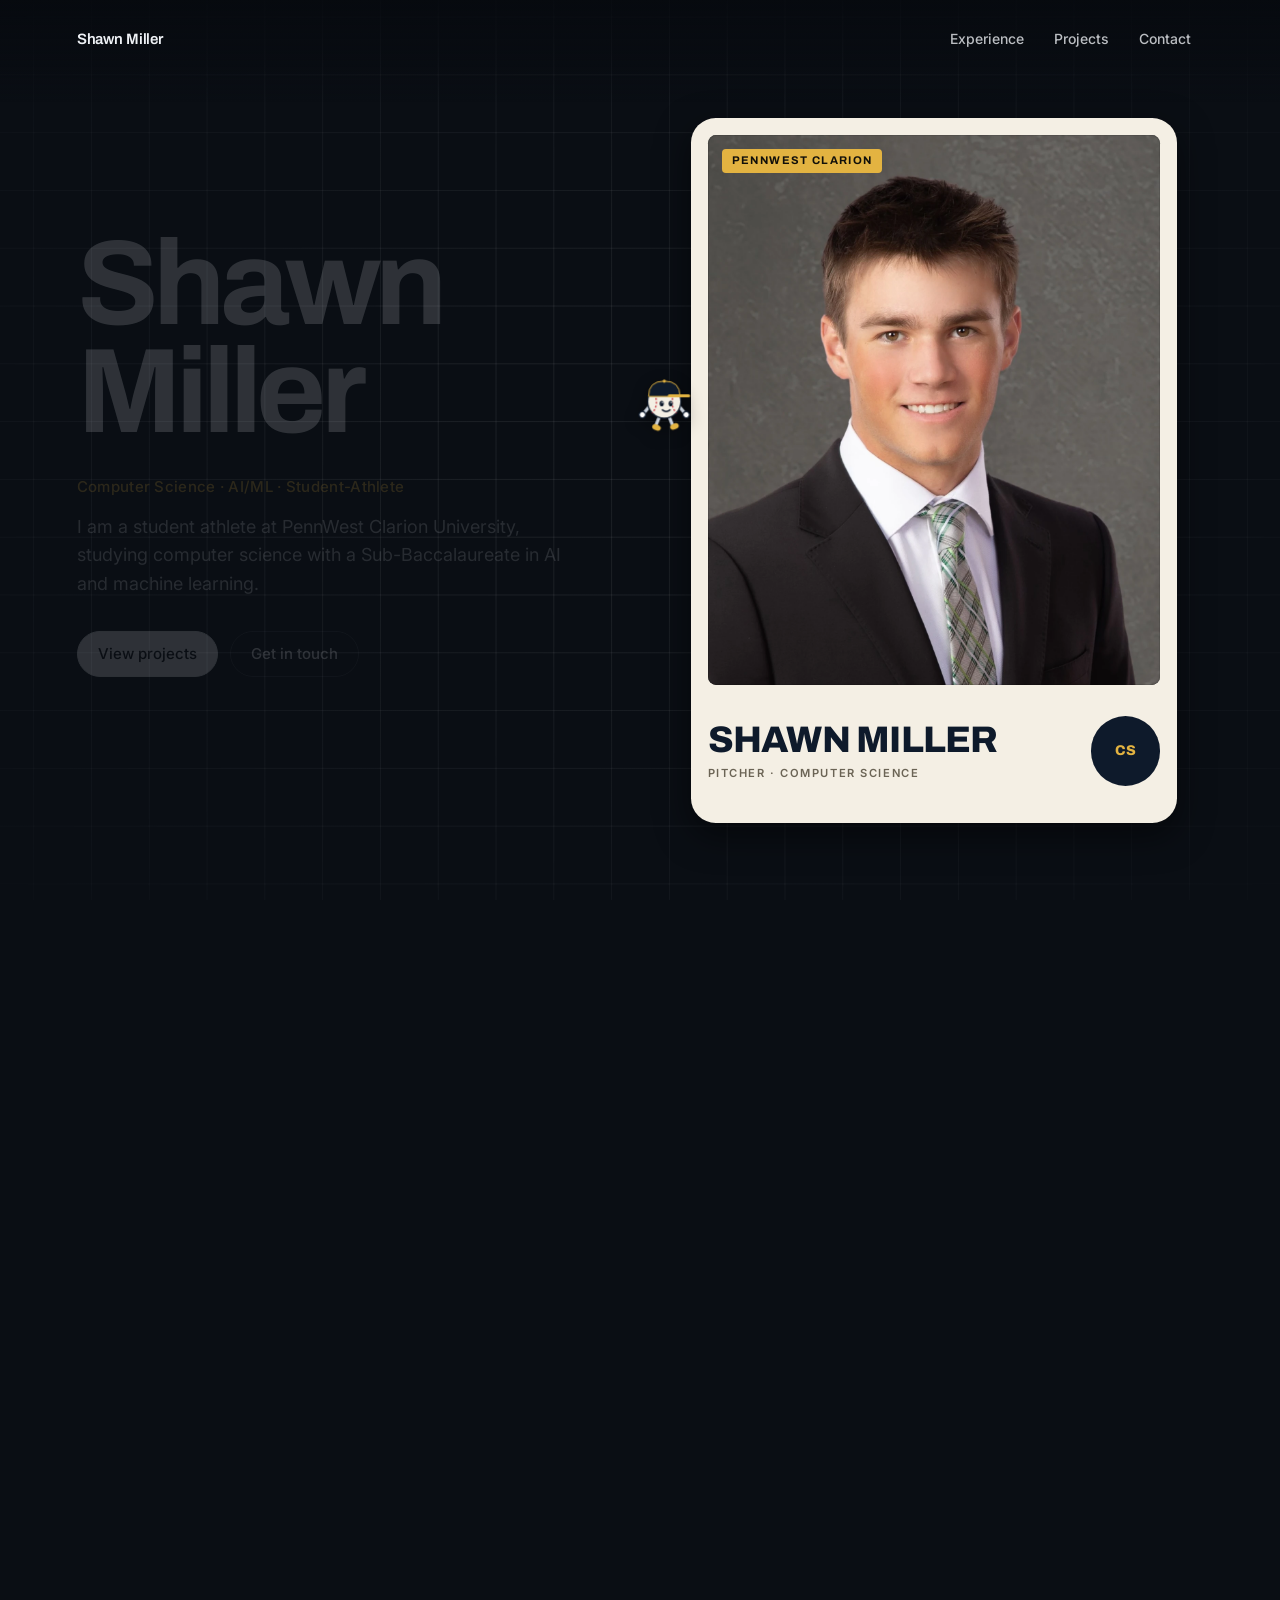
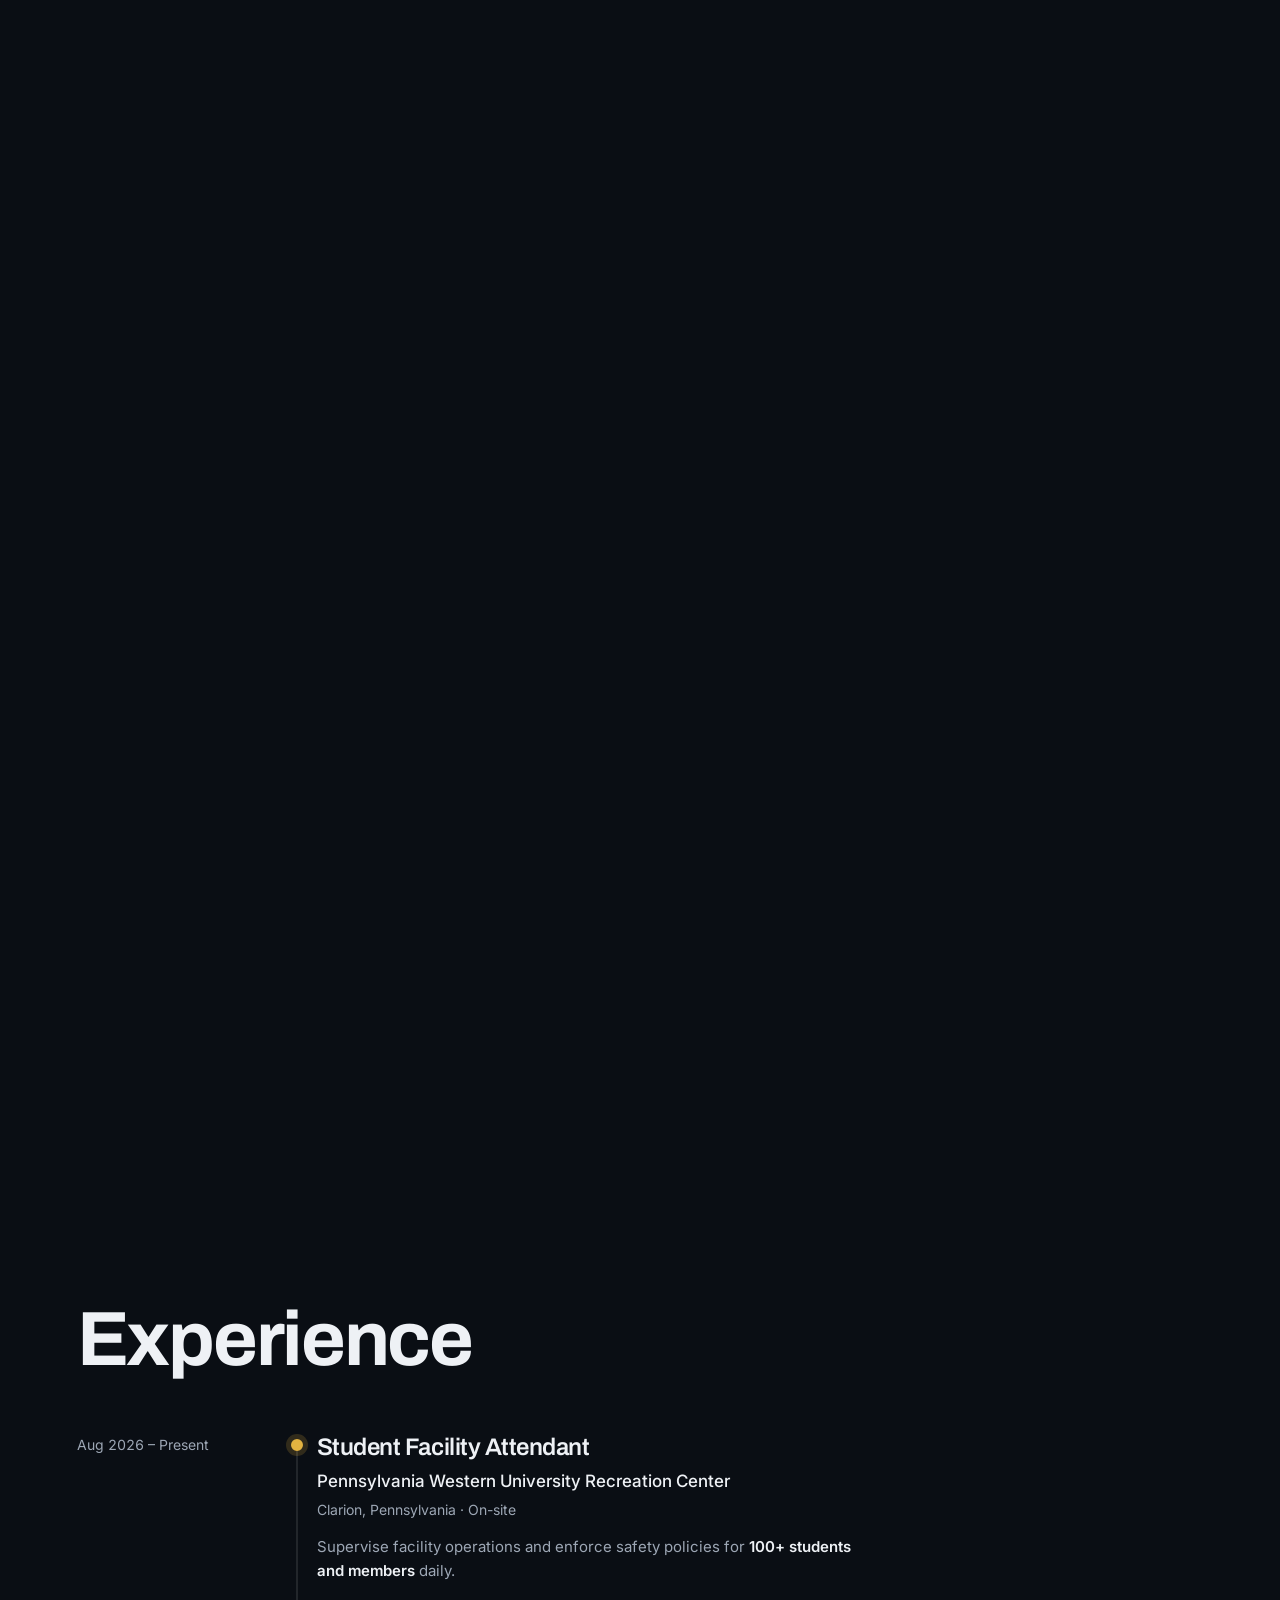
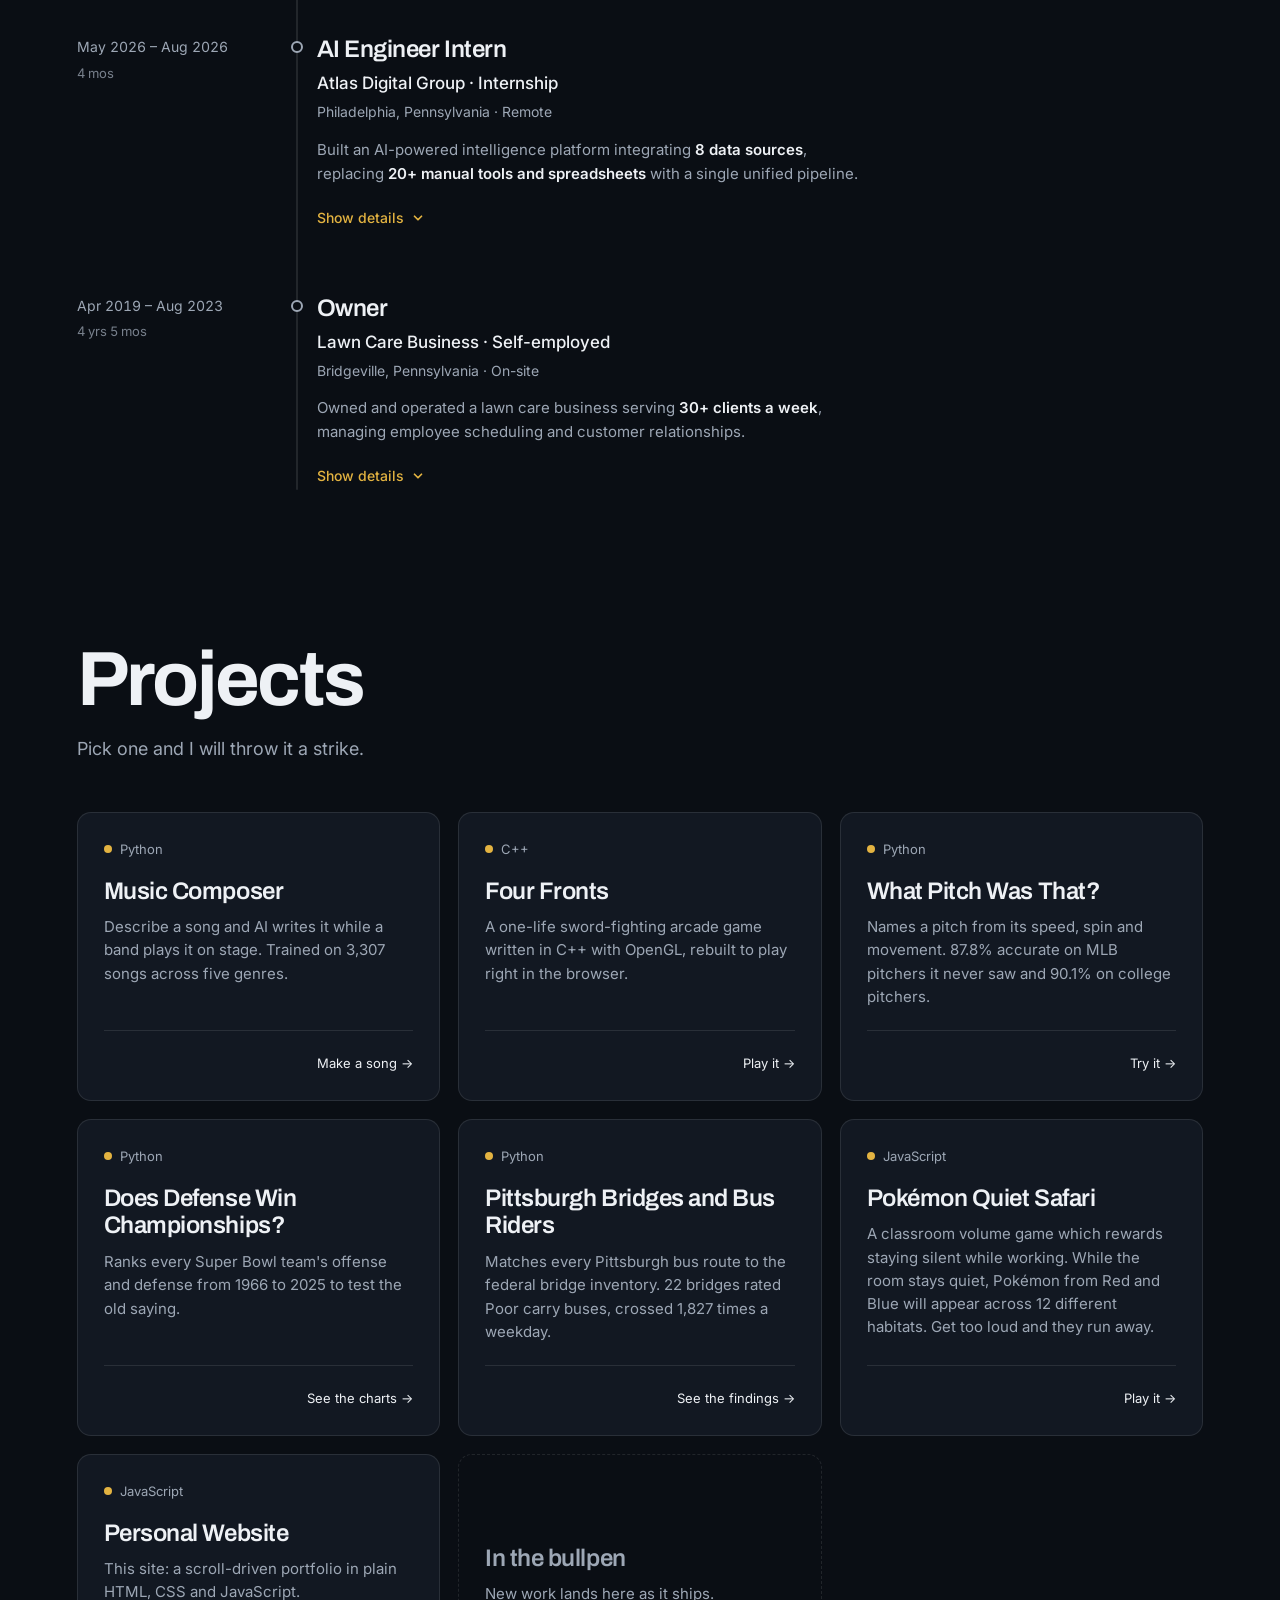
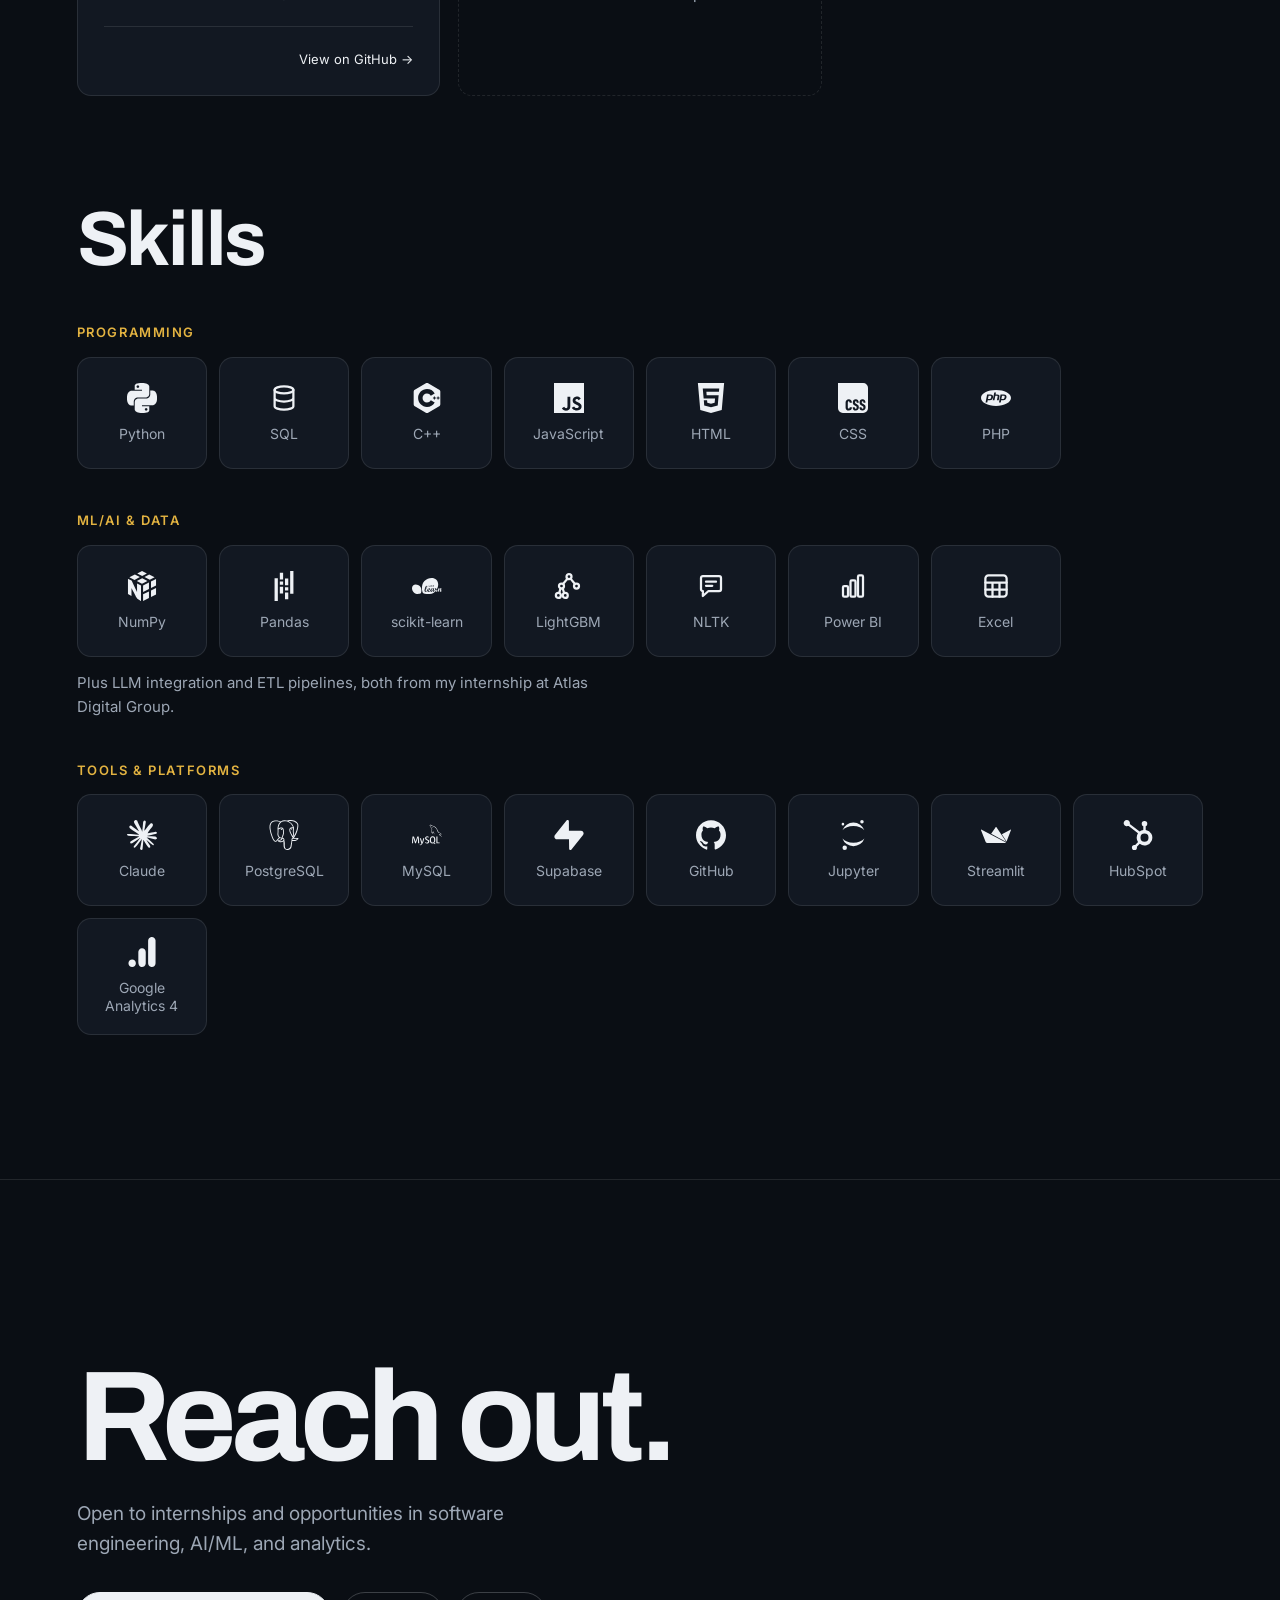
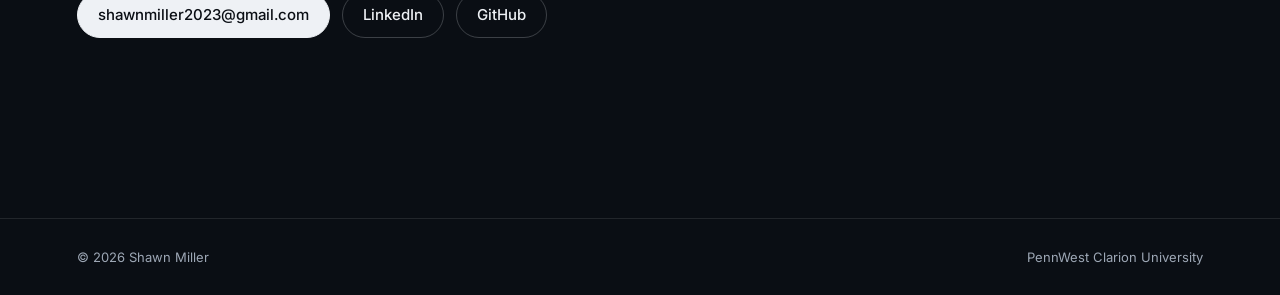
==== commit cd871e60: "Add a Skills section with logos between Projects and Reach out Skills come from the résumé, in its t" ====
--- a/index.html
+++ b/index.html
@@ -172,6 +172,51 @@
       <ul class="grid" id="grid" role="list"></ul>
     </section>
 
+    <section class="skills" id="skills" aria-labelledby="skills-title">
+      <h2 id="skills-title">Skills</h2>
+      <div class="skills__groups">
+        <div class="skills__group">
+          <h3 id="skills-g0">Programming</h3>
+          <ul class="skills__list" role="list" aria-labelledby="skills-g0">
+            <li class="skill"><svg viewBox="0 0 24 24" aria-hidden="true" focusable="false"><path d="M14.25.18l.9.2.73.26.59.3.45.32.34.34.25.34.16.33.1.3.04.26.02.2-.01.13V8.5l-.05.63-.13.55-.21.46-.26.38-.3.31-.33.25-.35.19-.35.14-.33.1-.3.07-.26.04-.21.02H8.77l-.69.05-.59.14-.5.22-.41.27-.33.32-.27.35-.2.36-.15.37-.1.35-.07.32-.04.27-.02.21v3.06H3.17l-.21-.03-.28-.07-.32-.12-.35-.18-.36-.26-.36-.36-.35-.46-.32-.59-.28-.73-.21-.88-.14-1.05-.05-1.23.06-1.22.16-1.04.24-.87.32-.71.36-.57.4-.44.42-.33.42-.24.4-.16.36-.1.32-.05.24-.01h.16l.06.01h8.16v-.83H6.18l-.01-2.75-.02-.37.05-.34.11-.31.17-.28.25-.26.31-.23.38-.2.44-.18.51-.15.58-.12.64-.1.71-.06.77-.04.84-.02 1.27.05zm-6.3 1.98l-.23.33-.08.41.08.41.23.34.33.22.41.09.41-.09.33-.22.23-.34.08-.41-.08-.41-.23-.33-.33-.22-.41-.09-.41.09zm13.09 3.95l.28.06.32.12.35.18.36.27.36.35.35.47.32.59.28.73.21.88.14 1.04.05 1.23-.06 1.23-.16 1.04-.24.86-.32.71-.36.57-.4.45-.42.33-.42.24-.4.16-.36.09-.32.05-.24.02-.16-.01h-8.22v.82h5.84l.01 2.76.02.36-.05.34-.11.31-.17.29-.25.25-.31.24-.38.2-.44.17-.51.15-.58.13-.64.09-.71.07-.77.04-.84.01-1.27-.04-1.07-.14-.9-.2-.73-.25-.59-.3-.45-.33-.34-.34-.25-.34-.16-.33-.1-.3-.04-.25-.02-.2.01-.13v-5.34l.05-.64.13-.54.21-.46.26-.38.3-.32.33-.24.35-.2.35-.14.33-.1.3-.06.26-.04.21-.02.13-.01h5.84l.69-.05.59-.14.5-.21.41-.28.33-.32.27-.35.2-.36.15-.36.1-.35.07-.32.04-.28.02-.21V6.07h2.09l.14.01zm-6.47 14.25l-.23.33-.08.41.08.41.23.33.33.23.41.08.41-.08.33-.23.23-.33.08-.41-.08-.41-.23-.33-.33-.23-.41-.08-.41.08z"/></svg><span>Python</span></li>
+            <li class="skill"><svg viewBox="0 0 24 24" aria-hidden="true" focusable="false" class="glyph"><ellipse cx="12" cy="5.5" rx="7.5" ry="2.8"/><path d="M4.5 5.5v13c0 1.5 3.4 2.8 7.5 2.8s7.5-1.3 7.5-2.8v-13M4.5 12c0 1.5 3.4 2.8 7.5 2.8s7.5-1.3 7.5-2.8"/></svg><span>SQL</span></li>
+            <li class="skill"><svg viewBox="0 0 24 24" aria-hidden="true" focusable="false"><path d="M22.394 6c-.167-.29-.398-.543-.652-.69L12.926.22c-.509-.294-1.34-.294-1.848 0L2.26 5.31c-.508.293-.923 1.013-.923 1.6v10.18c0 .294.104.62.271.91.167.29.398.543.652.69l8.816 5.09c.508.293 1.34.293 1.848 0l8.816-5.09c.254-.147.485-.4.652-.69.167-.29.27-.616.27-.91V6.91c.003-.294-.1-.62-.268-.91zM12 19.11c-3.92 0-7.109-3.19-7.109-7.11 0-3.92 3.19-7.11 7.11-7.11a7.133 7.133 0 016.156 3.553l-3.076 1.78a3.567 3.567 0 00-3.08-1.78A3.56 3.56 0 008.444 12 3.56 3.56 0 0012 15.555a3.57 3.57 0 003.08-1.778l3.078 1.78A7.135 7.135 0 0112 19.11zm7.11-6.715h-.79v.79h-.79v-.79h-.79v-.79h.79v-.79h.79v.79h.79zm2.962 0h-.79v.79h-.79v-.79h-.79v-.79h.79v-.79h.79v.79h.79z"/></svg><span>C++</span></li>
+            <li class="skill"><svg viewBox="0 0 24 24" aria-hidden="true" focusable="false"><path d="M0 0h24v24H0V0zm22.034 18.276c-.175-1.095-.888-2.015-3.003-2.873-.736-.345-1.554-.585-1.797-1.14-.091-.33-.105-.51-.046-.705.15-.646.915-.84 1.515-.66.39.12.75.42.976.9 1.034-.676 1.034-.676 1.755-1.125-.27-.42-.404-.601-.586-.78-.63-.705-1.469-1.065-2.834-1.034l-.705.089c-.676.165-1.32.525-1.71 1.005-1.14 1.291-.811 3.541.569 4.471 1.365 1.02 3.361 1.244 3.616 2.205.24 1.17-.87 1.545-1.966 1.41-.811-.18-1.26-.586-1.755-1.336l-1.83 1.051c.21.48.45.689.81 1.109 1.74 1.756 6.09 1.666 6.871-1.004.029-.09.24-.705.074-1.65l.046.067zm-8.983-7.245h-2.248c0 1.938-.009 3.864-.009 5.805 0 1.232.063 2.363-.138 2.711-.33.689-1.18.601-1.566.48-.396-.196-.597-.466-.83-.855-.063-.105-.11-.196-.127-.196l-1.825 1.125c.305.63.75 1.172 1.324 1.517.855.51 2.004.675 3.207.405.783-.226 1.458-.691 1.811-1.411.51-.93.402-2.07.397-3.346.012-2.054 0-4.109 0-6.179l.004-.056z"/></svg><span>JavaScript</span></li>
+            <li class="skill"><svg viewBox="0 0 24 24" aria-hidden="true" focusable="false"><path d="M1.5 0h21l-1.91 21.563L11.977 24l-8.564-2.438L1.5 0zm7.031 9.75l-.232-2.718 10.059.003.23-2.622L5.412 4.41l.698 8.01h9.126l-.326 3.426-2.91.804-2.955-.81-.188-2.11H6.248l.33 4.171L12 19.351l5.379-1.443.744-8.157H8.531z"/></svg><span>HTML</span></li>
+            <li class="skill"><svg viewBox="0 0 24 24" aria-hidden="true" focusable="false"><path d="M0 0v20.16A3.84 3.84 0 0 0 3.84 24h16.32A3.84 3.84 0 0 0 24 20.16V3.84A3.84 3.84 0 0 0 20.16 0Zm14.256 13.08c1.56 0 2.28 1.08 2.304 2.64h-1.608c.024-.288-.048-.6-.144-.84-.096-.192-.288-.264-.552-.264-.456 0-.696.264-.696.84-.024.576.288.888.768 1.08.72.288 1.608.744 1.92 1.296q.432.648.432 1.656c0 1.608-.912 2.592-2.496 2.592-1.656 0-2.4-1.032-2.424-2.688h1.68c0 .792.264 1.176.792 1.176.264 0 .456-.072.552-.24.192-.312.24-1.176-.048-1.512-.312-.408-.912-.6-1.32-.816q-.828-.396-1.224-.936c-.24-.36-.36-.888-.36-1.536 0-1.44.936-2.472 2.424-2.448m5.4 0c1.584 0 2.304 1.08 2.328 2.64h-1.608c0-.288-.048-.6-.168-.84-.096-.192-.264-.264-.528-.264-.48 0-.72.264-.72.84s.288.888.792 1.08c.696.288 1.608.744 1.92 1.296.264.432.408.984.408 1.656.024 1.608-.888 2.592-2.472 2.592-1.68 0-2.424-1.056-2.448-2.688h1.68c0 .744.264 1.176.792 1.176.264 0 .456-.072.552-.24.216-.312.264-1.176-.048-1.512-.288-.408-.888-.6-1.32-.816-.552-.264-.96-.576-1.2-.936s-.36-.888-.36-1.536c-.024-1.44.912-2.472 2.4-2.448m-11.031.018c.711-.006 1.419.198 1.839.63.432.432.672 1.128.648 1.992H9.336c.024-.456-.096-.792-.432-.96-.312-.144-.768-.048-.888.24-.12.264-.192.576-.168.864v3.504c0 .744.264 1.128.768 1.128a.65.65 0 0 0 .552-.264c.168-.24.192-.552.168-.84h1.776c.096 1.632-.984 2.712-2.568 2.688-1.536 0-2.496-.864-2.472-2.472v-4.032c0-.816.24-1.44.696-1.848.432-.408 1.146-.624 1.857-.63"/></svg><span>CSS</span></li>
+            <li class="skill"><svg viewBox="0 0 24 24" aria-hidden="true" focusable="false"><path d="M7.01 10.207h-.944l-.515 2.648h.838c.556 0 .97-.105 1.242-.314.272-.21.455-.559.55-1.049.092-.47.05-.802-.124-.995-.175-.193-.523-.29-1.047-.29zM12 5.688C5.373 5.688 0 8.514 0 12s5.373 6.313 12 6.313S24 15.486 24 12c0-3.486-5.373-6.312-12-6.312zm-3.26 7.451c-.261.25-.575.438-.917.551-.336.108-.765.164-1.285.164H5.357l-.327 1.681H3.652l1.23-6.326h2.65c.797 0 1.378.209 1.744.628.366.418.476 1.002.33 1.752a2.836 2.836 0 0 1-.305.847c-.143.255-.33.49-.561.703zm4.024.715l.543-2.799c.063-.318.039-.536-.068-.651-.107-.116-.336-.174-.687-.174H11.46l-.704 3.625H9.388l1.23-6.327h1.367l-.327 1.682h1.218c.767 0 1.295.134 1.586.401s.378.7.263 1.299l-.572 2.944h-1.389zm7.597-2.265a2.782 2.782 0 0 1-.305.847c-.143.255-.33.49-.561.703a2.44 2.44 0 0 1-.917.551c-.336.108-.765.164-1.286.164h-1.18l-.327 1.682h-1.378l1.23-6.326h2.649c.797 0 1.378.209 1.744.628.366.417.477 1.001.331 1.751zM17.766 10.207h-.943l-.516 2.648h.838c.557 0 .971-.105 1.242-.314.272-.21.455-.559.551-1.049.092-.47.049-.802-.125-.995s-.524-.29-1.047-.29z"/></svg><span>PHP</span></li>
+          </ul>
+        </div>
+        <div class="skills__group">
+          <h3 id="skills-g1">ML/AI &amp; Data</h3>
+          <ul class="skills__list" role="list" aria-labelledby="skills-g1">
+            <li class="skill"><svg viewBox="0 0 24 24" aria-hidden="true" focusable="false"><path d="M10.315 4.876L6.3048 2.8517l-4.401 2.1965 4.1186 2.0683zm1.8381.9277l4.2045 2.1223-4.3622 2.1906-4.125-2.0718zm5.6153-2.9213l4.3193 2.1658-3.863 1.9402-4.2131-2.1252zm-1.859-.9329L12.021 0 8.1742 1.9193l4.0068 2.0208zm-3.0401 16.7443V24l4.7107-2.3507-.0053-5.3085zm4.7037-4.2057l-.0052-5.2528-4.6985 2.3356v5.2546zm5.6553-.9845v5.327l-4.0178 2.0052-.0029-5.3028zm0-1.8626V6.4214l-4.0253 2.001.0034 5.2633zM11.2062 11.571L8.0333 9.9756v6.895s-3.8804-8.2564-4.2399-8.998c-.0463-.0957-.2371-.2007-.2858-.2262C2.8118 7.2812.773 6.2485.773 6.2485V18.43l2.8204 1.5076v-6.3674s3.8392 7.3775 3.878 7.458c.0389.0807.4245.8582.8362 1.1314.5485.363 2.8992 1.7766 2.8992 1.7766z"/></svg><span>NumPy</span></li>
+            <li class="skill"><svg viewBox="0 0 24 24" aria-hidden="true" focusable="false"><path d="M16.922 0h2.623v18.104h-2.623zm-4.126 12.94h2.623v2.57h-2.623zm0-7.037h2.623v5.446h-2.623zm0 11.197h2.623v5.446h-2.623zM4.456 5.896h2.622V24H4.455zm4.213 2.559h2.623v2.57H8.67zm0 4.151h2.623v5.447H8.67zm0-11.187h2.623v5.446H8.67Z"/></svg><span>Pandas</span></li>
+            <li class="skill"><svg viewBox="0 0 24 24" aria-hidden="true" focusable="false"><path d="M15.601 5.53c-1.91.035-3.981.91-5.63 2.56-2.93 2.93-2.083 8.53-1.088 9.525.805.804 6.595 1.843 9.526-1.088a9.74 9.74 0 0 0 .584-.643c.043-.292.205-.66.489-1.106a1.848 1.848 0 0 1-.537.176c-.144.265-.37.55-.676.855-.354.335-.607.554-.76.656a.795.795 0 0 1-.437.152c-.35 0-.514-.308-.494-.924-.22.316-.425.549-.612.7a.914.914 0 0 1-.578.224c-.194 0-.36-.09-.496-.273a1.03 1.03 0 0 1-.193-.507 4.016 4.016 0 0 1-.726.583c-.224.132-.47.197-.74.197-.3 0-.543-.096-.727-.288a.978.978 0 0 1-.257-.524v.004c-.3.276-.564.48-.79.611a1.295 1.295 0 0 1-.649.197.693.693 0 0 1-.571-.275c-.145-.183-.218-.43-.218-.739 0-.464.101-1.02.302-1.67.201-.65.445-1.25.733-1.797l.842-.312a.21.21 0 0 1 .06-.013c.063 0 .116.047.157.14.04.095.061.221.061.38 0 .451-.104.888-.312 1.31-.207.422-.532.873-.974 1.352-.018.23-.027.388-.027.474 0 .193.036.345.106.458.071.113.165.169.282.169a.71.71 0 0 0 .382-.13c.132-.084.333-.26.602-.523.028-.418.187-.798.482-1.142.324-.38.685-.569 1.08-.569.206 0 .37.054.494.16a.524.524 0 0 1 .186.417c0 .458-.486.829-1.459 1.114.088.43.32.646.693.646a.807.807 0 0 0 .417-.117c.129-.076.321-.243.575-.497.032-.252.118-.495.259-.728.182-.3.416-.544.701-.73.285-.185.537-.278.756-.278.276 0 .47.127.58.381l.677-.374h.186l-.292.971c-.15.488-.226.823-.226 1.004 0 .19.067.285.202.285.086 0 .181-.045.285-.137.104-.092.25-.232.437-.42v.001c.143-.155.274-.32.392-.494-.19-.084-.285-.21-.285-.375 0-.17.058-.352.174-.545.116-.194.275-.29.479-.29.172 0 .258.088.258.265 0 .139-.05.338-.149.596.367-.04.687-.32.961-.842l.228-.01c1.059-2.438.828-5.075-.83-6.732-1.019-1.02-2.408-1.5-3.895-1.471zm4.725 8.203a8.938 8.938 0 0 1-1.333 2.151 1.09 1.09 0 0 0-.012.147c0 .168.047.309.14.423.092.113.206.17.34.17.296 0 .714-.264 1.254-.787-.001.04-.003.08-.003.121 0 .146.012.368.036.666l.733-.172c0-.2.003-.357.01-.474.01-.157.033-.33.066-.517.02-.11.07-.216.152-.315l.186-.216a5.276 5.276 0 0 1 .378-.397c.062-.055.116-.099.162-.13a.26.26 0 0 1 .123-.046c.055 0 .083.035.083.106 0 .07-.052.236-.156.497-.194.486-.292.848-.292 1.084 0 .175.046.314.136.418a.45.45 0 0 0 .358.155c.365 0 .803-.269 1.313-.808v-.381c-.361.426-.623.64-.784.64-.109 0-.163-.067-.163-.2 0-.1.065-.316.195-.65.19-.486.285-.836.285-1.048a.464.464 0 0 0-.112-.319.36.36 0 0 0-.282-.127c-.165 0-.354.077-.567.233-.213.156-.5.436-.863.84.053-.262.165-.622.335-1.08l-.809.156a6.54 6.54 0 0 0-.399 1.074c-.04.156-.07.316-.092.48a7.447 7.447 0 0 1-.49.45.38.38 0 0 1-.229.08.208.208 0 0 1-.174-.082.352.352 0 0 1-.064-.222c0-.1.019-.214.056-.343.038-.13.12-.373.249-.731l.308-.849zm-17.21-2.927c-.863-.016-1.67.263-2.261.854-1.352 1.352-1.07 3.827.631 5.527 1.7 1.701 4.95 1.21 5.527.632.467-.466 1.07-3.827-.631-5.527-.957-.957-2.158-1.465-3.267-1.486zm12.285.358h.166v.21H15.4zm.427 0h.166v.865l.46-.455h.195l-.364.362.428.684h-.198l-.357-.575-.164.166v.41h-.166zm1.016 0h.166v.21h-.166zm.481.122h.166v.288h.172v.135h-.172v.717c0 .037.006.062.02.075.012.013.037.02.074.02a.23.23 0 0 0 .078-.01v.141a.802.802 0 0 1-.136.014.23.23 0 0 1-.15-.043.15.15 0 0 1-.052-.123v-.79h-.141v-.136h.141zm-3.562.258c.081 0 .15.012.207.038.057.024.1.061.13.11s.045.106.045.173h-.176c-.006-.111-.075-.167-.208-.167a.285.285 0 0 0-.164.041.134.134 0 0 0-.06.117c0 .035.015.065.045.088.03.024.08.044.15.06l.16.039a.47.47 0 0 1 .224.105c.047.046.07.108.07.186a.3.3 0 0 1-.052.175.327.327 0 0 1-.152.116.585.585 0 0 1-.226.041c-.136 0-.24-.03-.309-.088-.069-.059-.105-.149-.109-.269h.176c.004.037.01.065.017.084a.166.166 0 0 0 .034.054c.044.043.112.065.204.065a.31.31 0 0 0 .177-.045.139.139 0 0 0 .067-.119.116.116 0 0 0-.038-.09.287.287 0 0 0-.124-.055l-.156-.038a1.248 1.248 0 0 1-.159-.05.359.359 0 0 1-.098-.061.22.22 0 0 1-.058-.083.32.32 0 0 1-.016-.108c0-.096.036-.174.109-.232a.45.45 0 0 1 .29-.087zm1.035 0a.46.46 0 0 1 .202.043.351.351 0 0 1 .187.212.577.577 0 0 1 .023.126h-.168a.256.256 0 0 0-.078-.168.242.242 0 0 0-.17-.06.248.248 0 0 0-.155.05.306.306 0 0 0-.1.144.662.662 0 0 0-.034.224.58.58 0 0 0 .035.214.299.299 0 0 0 .101.135.261.261 0 0 0 .157.048c.142 0 .227-.084.256-.252h.167a.519.519 0 0 1-.065.22.35.35 0 0 1-.146.138.464.464 0 0 1-.216.048.448.448 0 0 1-.246-.066.441.441 0 0 1-.161-.192.703.703 0 0 1-.057-.293c0-.085.01-.163.032-.233a.522.522 0 0 1 .095-.182.403.403 0 0 1 .15-.117.453.453 0 0 1 .191-.04zm.603.03h.166v1.046H15.4zm1.443 0h.166v1.046h-.166zm-5.05.618c-.08 0-.2.204-.356.611-.155.407-.308.977-.459 1.71.281-.312.509-.662.683-1.05.175-.387.262-.72.262-.999a.455.455 0 0 0-.036-.197c-.025-.05-.056-.075-.093-.075zm4.662 1.797c-.221 0-.431.188-.629.563-.197.376-.296.722-.296 1.038 0 .12.029.216.088.29a.273.273 0 0 0 .223.111c.221 0 .43-.188.625-.565.196-.377.294-.725.294-1.043a.457.457 0 0 0-.083-.29.269.269 0 0 0-.222-.104zm-2.848.007c-.146 0-.285.11-.417.333-.133.222-.2.51-.2.866.566-.159.849-.452.849-.881 0-.212-.077-.318-.232-.318Z"/></svg><span>scikit-learn</span></li>
+            <li class="skill"><svg viewBox="0 0 24 24" aria-hidden="true" focusable="false" class="glyph"><circle cx="12" cy="4.5" r="2"/><circle cx="6" cy="12" r="2"/><circle cx="18" cy="12" r="2"/><circle cx="3.5" cy="19.5" r="2"/><circle cx="9" cy="19.5" r="2"/><path d="M10.8 6.1 7.2 10.4M13.2 6.1l3.6 4.3M5.2 13.8l-1 3.8M6.9 13.8l1.2 3.8"/></svg><span>LightGBM</span></li>
+            <li class="skill"><svg viewBox="0 0 24 24" aria-hidden="true" focusable="false" class="glyph"><path d="M4 5.5A1.5 1.5 0 0 1 5.5 4h13A1.5 1.5 0 0 1 20 5.5v9a1.5 1.5 0 0 1-1.5 1.5H10l-4.5 4v-4h0A1.5 1.5 0 0 1 4 14.5z"/><path d="M8 8.5h8M8 11.8h5"/></svg><span>NLTK</span></li>
+            <li class="skill"><svg viewBox="0 0 24 24" aria-hidden="true" focusable="false" class="glyph"><rect x="4" y="12" width="4" height="8.5" rx="1"/><rect x="10" y="7.5" width="4" height="13" rx="1"/><rect x="16" y="3.5" width="4" height="17" rx="1"/></svg><span>Power BI</span></li>
+            <li class="skill"><svg viewBox="0 0 24 24" aria-hidden="true" focusable="false" class="glyph"><rect x="3.5" y="3.5" width="17" height="17" rx="2.5"/><path d="M3.5 9.2h17M3.5 14.8h17M9.2 9.2v11.3M14.8 9.2v11.3"/></svg><span>Excel</span></li>
+          </ul>
+          <p class="skills__note">Plus LLM integration and ETL pipelines, both from my internship at Atlas Digital Group.</p>
+        </div>
+        <div class="skills__group">
+          <h3 id="skills-g2">Tools &amp; Platforms</h3>
+          <ul class="skills__list" role="list" aria-labelledby="skills-g2">
+            <li class="skill"><svg viewBox="0 0 24 24" aria-hidden="true" focusable="false"><path d="m4.7144 15.9555 4.7174-2.6471.079-.2307-.079-.1275h-.2307l-.7893-.0486-2.6956-.0729-2.3375-.0971-2.2646-.1214-.5707-.1215-.5343-.7042.0546-.3522.4797-.3218.686.0608 1.5179.1032 2.2767.1578 1.6514.0972 2.4468.255h.3886l.0546-.1579-.1336-.0971-.1032-.0972L6.973 9.8356l-2.55-1.6879-1.3356-.9714-.7225-.4918-.3643-.4614-.1578-1.0078.6557-.7225.8803.0607.2246.0607.8925.686 1.9064 1.4754 2.4893 1.8336.3643.3035.1457-.1032.0182-.0728-.164-.2733-1.3539-2.4467-1.445-2.4893-.6435-1.032-.17-.6194c-.0607-.255-.1032-.4674-.1032-.7285L6.287.1335 6.6997 0l.9957.1336.419.3642.6192 1.4147 1.0018 2.2282 1.5543 3.0296.4553.8985.2429.8318.091.255h.1579v-.1457l.1275-1.706.2368-2.0947.2307-2.6957.0789-.7589.3764-.9107.7468-.4918.5828.2793.4797.686-.0668.4433-.2853 1.8517-.5586 2.9021-.3643 1.9429h.2125l.2429-.2429.9835-1.3053 1.6514-2.0643.7286-.8196.85-.9046.5464-.4311h1.0321l.759 1.1293-.34 1.1657-1.0625 1.3478-.8804 1.1414-1.2628 1.7-.7893 1.36.0729.1093.1882-.0183 2.8535-.607 1.5421-.2794 1.8396-.3157.8318.3886.091.3946-.3278.8075-1.967.4857-2.3072.4614-3.4364.8136-.0425.0304.0486.0607 1.5482.1457.6618.0364h1.621l3.0175.2247.7892.522.4736.6376-.079.4857-1.2142.6193-1.6393-.3886-3.825-.9107-1.3113-.3279h-.1822v.1093l1.0929 1.0686 2.0035 1.8092 2.5075 2.3314.1275.5768-.3218.4554-.34-.0486-2.2039-1.6575-.85-.7468-1.9246-1.621h-.1275v.17l.4432.6496 2.3436 3.5214.1214 1.0807-.17.3521-.6071.2125-.6679-.1214-1.3721-1.9246L14.38 17.959l-1.1414-1.9428-.1397.079-.674 7.2552-.3156.3703-.7286.2793-.6071-.4614-.3218-.7468.3218-1.4753.3886-1.9246.3157-1.53.2853-1.9004.17-.6314-.0121-.0425-.1397.0182-1.4328 1.9672-2.1796 2.9446-1.7243 1.8456-.4128.164-.7164-.3704.0667-.6618.4008-.5889 2.386-3.0357 1.4389-1.882.929-1.0868-.0062-.1579h-.0546l-6.3385 4.1164-1.1293.1457-.4857-.4554.0608-.7467.2307-.2429 1.9064-1.3114Z"/></svg><span>Claude</span></li>
+            <li class="skill"><svg viewBox="0 0 24 24" aria-hidden="true" focusable="false"><path d="M23.5594 14.7228a.5269.5269 0 0 0-.0563-.1191c-.139-.2632-.4768-.3418-1.0074-.2321-1.6533.3411-2.2935.1312-2.5256-.0191 1.342-2.0482 2.445-4.522 3.0411-6.8297.2714-1.0507.7982-3.5237.1222-4.7316a1.5641 1.5641 0 0 0-.1509-.235C21.6931.9086 19.8007.0248 17.5099.0005c-1.4947-.0158-2.7705.3461-3.1161.4794a9.449 9.449 0 0 0-.5159-.0816 8.044 8.044 0 0 0-1.3114-.1278c-1.1822-.0184-2.2038.2642-3.0498.8406-.8573-.3211-4.7888-1.645-7.2219.0788C.9359 2.1526.3086 3.8733.4302 6.3043c.0409.818.5069 3.334 1.2423 5.7436.4598 1.5065.9387 2.7019 1.4334 3.582.553.9942 1.1259 1.5933 1.7143 1.7895.4474.1491 1.1327.1441 1.8581-.7279.8012-.9635 1.5903-1.8258 1.9446-2.2069.4351.2355.9064.3625 1.39.3772a.0569.0569 0 0 0 .0004.0041 11.0312 11.0312 0 0 0-.2472.3054c-.3389.4302-.4094.5197-1.5002.7443-.3102.064-1.1344.2339-1.1464.8115-.0025.1224.0329.2309.0919.3268.2269.4231.9216.6097 1.015.6331 1.3345.3335 2.5044.092 3.3714-.6787-.017 2.231.0775 4.4174.3454 5.0874.2212.5529.7618 1.9045 2.4692 1.9043.2505 0 .5263-.0291.8296-.0941 1.7819-.3821 2.5557-1.1696 2.855-2.9059.1503-.8707.4016-2.8753.5388-4.1012.0169-.0703.0357-.1207.057-.1362.0007-.0005.0697-.0471.4272.0307a.3673.3673 0 0 0 .0443.0068l.2539.0223.0149.001c.8468.0384 1.9114-.1426 2.5312-.4308.6438-.2988 1.8057-1.0323 1.5951-1.6698zM2.371 11.8765c-.7435-2.4358-1.1779-4.8851-1.2123-5.5719-.1086-2.1714.4171-3.6829 1.5623-4.4927 1.8367-1.2986 4.8398-.5408 6.108-.13-.0032.0032-.0066.0061-.0098.0094-2.0238 2.044-1.9758 5.536-1.9708 5.7495-.0002.0823.0066.1989.0162.3593.0348.5873.0996 1.6804-.0735 2.9184-.1609 1.1504.1937 2.2764.9728 3.0892.0806.0841.1648.1631.2518.2374-.3468.3714-1.1004 1.1926-1.9025 2.1576-.5677.6825-.9597.5517-1.0886.5087-.3919-.1307-.813-.5871-1.2381-1.3223-.4796-.839-.9635-2.0317-1.4155-3.5126zm6.0072 5.0871c-.1711-.0428-.3271-.1132-.4322-.1772.0889-.0394.2374-.0902.4833-.1409 1.2833-.2641 1.4815-.4506 1.9143-1.0002.0992-.126.2116-.2687.3673-.4426a.3549.3549 0 0 0 .0737-.1298c.1708-.1513.2724-.1099.4369-.0417.156.0646.3078.26.3695.4752.0291.1016.0619.2945-.0452.4444-.9043 1.2658-2.2216 1.2494-3.1676 1.0128zm2.094-3.988-.0525.141c-.133.3566-.2567.6881-.3334 1.003-.6674-.0021-1.3168-.2872-1.8105-.8024-.6279-.6551-.9131-1.5664-.7825-2.5004.1828-1.3079.1153-2.4468.079-3.0586-.005-.0857-.0095-.1607-.0122-.2199.2957-.2621 1.6659-.9962 2.6429-.7724.4459.1022.7176.4057.8305.928.5846 2.7038.0774 3.8307-.3302 4.7363-.084.1866-.1633.3629-.2311.5454zm7.3637 4.5725c-.0169.1768-.0358.376-.0618.5959l-.146.4383a.3547.3547 0 0 0-.0182.1077c-.0059.4747-.054.6489-.115.8693-.0634.2292-.1353.4891-.1794 1.0575-.11 1.4143-.8782 2.2267-2.4172 2.5565-1.5155.3251-1.7843-.4968-2.0212-1.2217a6.5824 6.5824 0 0 0-.0769-.2266c-.2154-.5858-.1911-1.4119-.1574-2.5551.0165-.5612-.0249-1.9013-.3302-2.6462.0044-.2932.0106-.5909.019-.8918a.3529.3529 0 0 0-.0153-.1126 1.4927 1.4927 0 0 0-.0439-.208c-.1226-.4283-.4213-.7866-.7797-.9351-.1424-.059-.4038-.1672-.7178-.0869.067-.276.1831-.5875.309-.9249l.0529-.142c.0595-.16.134-.3257.213-.5012.4265-.9476 1.0106-2.2453.3766-5.1772-.2374-1.0981-1.0304-1.6343-2.2324-1.5098-.7207.0746-1.3799.3654-1.7088.5321a5.6716 5.6716 0 0 0-.1958.1041c.0918-1.1064.4386-3.1741 1.7357-4.4823a4.0306 4.0306 0 0 1 .3033-.276.3532.3532 0 0 0 .1447-.0644c.7524-.5706 1.6945-.8506 2.802-.8325.4091.0067.8017.0339 1.1742.081 1.939.3544 3.2439 1.4468 4.0359 2.3827.8143.9623 1.2552 1.9315 1.4312 2.4543-1.3232-.1346-2.2234.1268-2.6797.779-.9926 1.4189.543 4.1729 1.2811 5.4964.1353.2426.2522.4522.2889.5413.2403.5825.5515.9713.7787 1.2552.0696.087.1372.1714.1885.245-.4008.1155-1.1208.3825-1.0552 1.717-.0123.1563-.0423.4469-.0834.8148-.0461.2077-.0702.4603-.0994.7662zm.8905-1.6211c-.0405-.8316.2691-.9185.5967-1.0105a2.8566 2.8566 0 0 0 .135-.0406 1.202 1.202 0 0 0 .1342.103c.5703.3765 1.5823.4213 3.0068.1344-.2016.1769-.5189.3994-.9533.6011-.4098.1903-1.0957.333-1.7473.3636-.7197.0336-1.0859-.0807-1.1721-.151zm.5695-9.2712c-.0059.3508-.0542.6692-.1054 1.0017-.055.3576-.112.7274-.1264 1.1762-.0142.4368.0404.8909.0932 1.3301.1066.887.216 1.8003-.2075 2.7014a3.5272 3.5272 0 0 1-.1876-.3856c-.0527-.1276-.1669-.3326-.3251-.6162-.6156-1.1041-2.0574-3.6896-1.3193-4.7446.3795-.5427 1.3408-.5661 2.1781-.463zm.2284 7.0137a12.3762 12.3762 0 0 0-.0853-.1074l-.0355-.0444c.7262-1.1995.5842-2.3862.4578-3.4385-.0519-.4318-.1009-.8396-.0885-1.2226.0129-.4061.0666-.7543.1185-1.0911.0639-.415.1288-.8443.1109-1.3505.0134-.0531.0188-.1158.0118-.1902-.0457-.4855-.5999-1.938-1.7294-3.253-.6076-.7073-1.4896-1.4972-2.6889-2.0395.5251-.1066 1.2328-.2035 2.0244-.1859 2.0515.0456 3.6746.8135 4.8242 2.2824a.908.908 0 0 1 .0667.1002c.7231 1.3556-.2762 6.2751-2.9867 10.5405zm-8.8166-6.1162c-.025.1794-.3089.4225-.6211.4225a.5821.5821 0 0 1-.0809-.0056c-.1873-.026-.3765-.144-.5059-.3156-.0458-.0605-.1203-.178-.1055-.2844.0055-.0401.0261-.0985.0925-.1488.1182-.0894.3518-.1226.6096-.0867.3163.0441.6426.1938.6113.4186zm7.9305-.4114c.0111.0792-.049.201-.1531.3102-.0683.0717-.212.1961-.4079.2232a.5456.5456 0 0 1-.075.0052c-.2935 0-.5414-.2344-.5607-.3717-.024-.1765.2641-.3106.5611-.352.297-.0414.6111.0088.6356.1851z"/></svg><span>PostgreSQL</span></li>
+            <li class="skill"><svg viewBox="0 0 24 24" aria-hidden="true" focusable="false"><path d="M16.405 5.501c-.115 0-.193.014-.274.033v.013h.014c.054.104.146.18.214.273.054.107.1.214.154.32l.014-.015c.094-.066.14-.172.14-.333-.04-.047-.046-.094-.08-.14-.04-.067-.126-.1-.18-.153zM5.77 18.695h-.927a50.854 50.854 0 00-.27-4.41h-.008l-1.41 4.41H2.45l-1.4-4.41h-.01a72.892 72.892 0 00-.195 4.41H0c.055-1.966.192-3.81.41-5.53h1.15l1.335 4.064h.008l1.347-4.064h1.095c.242 2.015.384 3.86.428 5.53zm4.017-4.08c-.378 2.045-.876 3.533-1.492 4.46-.482.716-1.01 1.073-1.583 1.073-.153 0-.34-.046-.566-.138v-.494c.11.017.24.026.386.026.268 0 .483-.075.647-.222.197-.18.295-.382.295-.605 0-.155-.077-.47-.23-.944L6.23 14.615h.91l.727 2.36c.164.536.233.91.205 1.123.4-1.064.678-2.227.835-3.483zm12.325 4.08h-2.63v-5.53h.885v4.85h1.745zm-3.32.135l-1.016-.5c.09-.076.177-.158.255-.25.433-.506.648-1.258.648-2.253 0-1.83-.718-2.746-2.155-2.746-.704 0-1.254.232-1.65.697-.43.508-.646 1.256-.646 2.245 0 .972.19 1.686.574 2.14.35.41.877.615 1.583.615.264 0 .506-.033.725-.098l1.325.772.36-.622zM15.5 17.588c-.225-.36-.337-.94-.337-1.736 0-1.393.424-2.09 1.27-2.09.443 0 .77.167.977.5.224.362.336.936.336 1.723 0 1.404-.424 2.108-1.27 2.108-.445 0-.77-.167-.978-.5zm-1.658-.425c0 .47-.172.856-.516 1.156-.344.3-.803.45-1.384.45-.543 0-1.064-.172-1.573-.515l.237-.476c.438.22.833.328 1.19.328.332 0 .593-.073.783-.22a.754.754 0 00.3-.615c0-.33-.23-.61-.648-.845-.388-.213-1.163-.657-1.163-.657-.422-.307-.632-.636-.632-1.177 0-.45.157-.81.47-1.085.315-.278.72-.415 1.22-.415.512 0 .98.136 1.4.41l-.213.476a2.726 2.726 0 00-1.064-.23c-.283 0-.502.068-.654.206a.685.685 0 00-.248.524c0 .328.234.61.666.85.393.215 1.187.67 1.187.67.433.305.648.63.648 1.168zm9.382-5.852c-.535-.014-.95.04-1.297.188-.1.04-.26.04-.274.167.055.053.063.14.11.214.08.134.218.313.346.407.14.11.28.216.427.31.26.16.555.255.81.416.145.094.293.213.44.313.073.05.12.14.214.172v-.02c-.046-.06-.06-.147-.105-.214-.067-.067-.134-.127-.2-.193a3.223 3.223 0 00-.695-.675c-.214-.146-.682-.35-.77-.595l-.013-.014c.146-.013.32-.066.46-.106.227-.06.435-.047.67-.106.106-.027.213-.06.32-.094v-.06c-.12-.12-.21-.283-.334-.395a8.867 8.867 0 00-1.104-.823c-.21-.134-.476-.22-.697-.334-.08-.04-.214-.06-.26-.127-.12-.146-.19-.34-.275-.514a17.69 17.69 0 01-.547-1.163c-.12-.262-.193-.523-.34-.763-.69-1.137-1.437-1.826-2.586-2.5-.247-.14-.543-.2-.856-.274-.167-.008-.334-.02-.5-.027-.11-.047-.216-.174-.31-.235-.38-.24-1.364-.76-1.644-.072-.18.434.267.862.422 1.082.115.153.26.328.34.5.047.116.06.235.107.356.106.294.207.622.347.897.073.14.153.287.247.413.054.073.146.107.167.227-.094.136-.1.334-.154.5-.24.757-.146 1.693.194 2.25.107.166.362.534.703.393.3-.12.234-.5.32-.835.02-.08.007-.133.048-.187v.015c.094.188.188.367.274.555.206.328.566.668.867.895.16.12.287.328.487.402v-.02h-.015c-.043-.058-.1-.086-.154-.133a3.445 3.445 0 01-.35-.4 8.76 8.76 0 01-.747-1.218c-.11-.21-.202-.436-.29-.643-.04-.08-.04-.2-.107-.24-.1.146-.247.273-.32.453-.127.288-.14.642-.188 1.01-.027.007-.014 0-.027.014-.214-.052-.287-.274-.367-.46-.2-.475-.233-1.238-.06-1.785.047-.14.247-.582.167-.716-.042-.127-.174-.2-.247-.303a2.478 2.478 0 01-.24-.427c-.16-.374-.24-.788-.414-1.162-.08-.173-.22-.354-.334-.513-.127-.18-.267-.307-.368-.52-.033-.073-.08-.194-.027-.274.014-.054.042-.075.094-.09.088-.072.335.022.422.062.247.1.455.194.662.334.094.066.195.193.315.226h.14c.214.047.455.014.655.073.355.114.675.28.962.46a5.953 5.953 0 012.085 2.286c.08.154.115.295.188.455.14.33.313.663.455.982.14.315.275.636.476.897.1.14.502.213.682.286.133.06.34.115.46.188.23.14.454.3.67.454.11.076.443.243.463.378z"/></svg><span>MySQL</span></li>
+            <li class="skill"><svg viewBox="0 0 24 24" aria-hidden="true" focusable="false"><path d="M11.9 1.036c-.015-.986-1.26-1.41-1.874-.637L.764 12.05C-.33 13.427.65 15.455 2.409 15.455h9.579l.113 7.51c.014.985 1.259 1.408 1.873.636l9.262-11.653c1.093-1.375.113-3.403-1.645-3.403h-9.642z"/></svg><span>Supabase</span></li>
+            <li class="skill"><svg viewBox="0 0 24 24" aria-hidden="true" focusable="false"><path d="M12 .297c-6.63 0-12 5.373-12 12 0 5.303 3.438 9.8 8.205 11.385.6.113.82-.258.82-.577 0-.285-.01-1.04-.015-2.04-3.338.724-4.042-1.61-4.042-1.61C4.422 18.07 3.633 17.7 3.633 17.7c-1.087-.744.084-.729.084-.729 1.205.084 1.838 1.236 1.838 1.236 1.07 1.835 2.809 1.305 3.495.998.108-.776.417-1.305.76-1.605-2.665-.3-5.466-1.332-5.466-5.93 0-1.31.465-2.38 1.235-3.22-.135-.303-.54-1.523.105-3.176 0 0 1.005-.322 3.3 1.23.96-.267 1.98-.399 3-.405 1.02.006 2.04.138 3 .405 2.28-1.552 3.285-1.23 3.285-1.23.645 1.653.24 2.873.12 3.176.765.84 1.23 1.91 1.23 3.22 0 4.61-2.805 5.625-5.475 5.92.42.36.81 1.096.81 2.22 0 1.606-.015 2.896-.015 3.286 0 .315.21.69.825.57C20.565 22.092 24 17.592 24 12.297c0-6.627-5.373-12-12-12"/></svg><span>GitHub</span></li>
+            <li class="skill"><svg viewBox="0 0 24 24" aria-hidden="true" focusable="false"><path d="M7.157 22.201A1.784 1.799 0 0 1 5.374 24a1.784 1.799 0 0 1-1.784-1.799 1.784 1.799 0 0 1 1.784-1.799 1.784 1.799 0 0 1 1.783 1.799zM20.582 1.427a1.415 1.427 0 0 1-1.415 1.428 1.415 1.427 0 0 1-1.416-1.428A1.415 1.427 0 0 1 19.167 0a1.415 1.427 0 0 1 1.415 1.427zM4.992 3.336A1.047 1.056 0 0 1 3.946 4.39a1.047 1.056 0 0 1-1.047-1.055A1.047 1.056 0 0 1 3.946 2.28a1.047 1.056 0 0 1 1.046 1.056zm7.336 1.517c3.769 0 7.06 1.38 8.768 3.424a9.363 9.363 0 0 0-3.393-4.547 9.238 9.238 0 0 0-5.377-1.728A9.238 9.238 0 0 0 6.95 3.73a9.363 9.363 0 0 0-3.394 4.547c1.713-2.04 5.004-3.424 8.772-3.424zm.001 13.295c-3.768 0-7.06-1.381-8.768-3.425a9.363 9.363 0 0 0 3.394 4.547A9.238 9.238 0 0 0 12.33 21a9.238 9.238 0 0 0 5.377-1.729 9.363 9.363 0 0 0 3.393-4.547c-1.712 2.044-5.003 3.425-8.772 3.425Z"/></svg><span>Jupyter</span></li>
+            <li class="skill"><svg viewBox="0 0 24 24" aria-hidden="true" focusable="false"><path d="M16.673 11.32l6.862-3.618c.233-.136.554.12.442.387L20.463 17.1zm-8.556-.229l3.473-5.187c.203-.328.578-.316.793-.028l7.886 11.75zm-3.375 7.25c-.28 0-.835-.284-.993-.716l-3.72-9.46c-.118-.331.139-.614.48-.464l19.474 10.306c-.149.147-.453.337-.72.334z"/></svg><span>Streamlit</span></li>
+            <li class="skill"><svg viewBox="0 0 24 24" aria-hidden="true" focusable="false"><path d="M18.164 7.93V5.084a2.198 2.198 0 001.267-1.978v-.067A2.2 2.2 0 0017.238.845h-.067a2.2 2.2 0 00-2.193 2.193v.067a2.196 2.196 0 001.252 1.973l.013.006v2.852a6.22 6.22 0 00-2.969 1.31l.012-.01-7.828-6.095A2.497 2.497 0 104.3 4.656l-.012.006 7.697 5.991a6.176 6.176 0 00-1.038 3.446c0 1.343.425 2.588 1.147 3.607l-.013-.02-2.342 2.343a1.968 1.968 0 00-.58-.095h-.002a2.033 2.033 0 102.033 2.033 1.978 1.978 0 00-.1-.595l.005.014 2.317-2.317a6.247 6.247 0 104.782-11.134l-.036-.005zm-.964 9.378a3.206 3.206 0 113.215-3.207v.002a3.206 3.206 0 01-3.207 3.207z"/></svg><span>HubSpot</span></li>
+            <li class="skill"><svg viewBox="0 0 24 24" aria-hidden="true" focusable="false"><path d="M22.84 2.9982v17.9987c.0086 1.6473-1.3197 2.9897-2.967 2.9984a2.9808 2.9808 0 01-.3677-.0208c-1.528-.226-2.6477-1.5558-2.6105-3.1V3.1204c-.0369-1.5458 1.0856-2.8762 2.6157-3.1 1.6361-.1915 3.1178.9796 3.3093 2.6158.014.1201.0208.241.0202.3619zM4.1326 18.0548c-1.6417 0-2.9726 1.331-2.9726 2.9726C1.16 22.6691 2.4909 24 4.1326 24s2.9726-1.3309 2.9726-2.9726-1.331-2.9726-2.9726-2.9726zm7.8728-9.0098c-.0171 0-.0342 0-.0513.0003-1.6495.0904-2.9293 1.474-2.891 3.1256v7.9846c0 2.167.9535 3.4825 2.3505 3.763 1.6118.3266 3.1832-.7152 3.5098-2.327.04-.1974.06-.3983.0593-.5998v-8.9585c.003-1.6474-1.33-2.9852-2.9773-2.9882z"/></svg><span>Google Analytics 4</span></li>
+          </ul>
+        </div>
+      </div>
+    </section>
+
     <section class="contact" id="contact" aria-labelledby="contact-title">
       <h2 id="contact-title">Reach out.</h2>
       <p>Open to internships and opportunities in software engineering, AI/ML, and analytics.</p>
--- a/site.css
+++ b/site.css
@@ -71,7 +71,7 @@
 
 /* ---------- the scene ---------- */
 /* --hold: extra pinned scroll at the end so the golf beat does not slip past on one flick. */
-.scene { position: relative; height: 701vh; --hold: 70; }   /* 590vh before the slower intro (see INTRO, SLOW in site.js) */
+.scene { position: relative; height: 842vh; --hold: 70; }   /* 672vh of scroll for the whole scene, one pace throughout */
 .stage {
   position: sticky; top: 0; height: 100vh; height: 100svh; overflow: hidden;
   background: var(--canvas);
@@ -353,6 +353,30 @@
   .btn:active, .tl__toggle:active { scale: .96; }
 }
 
+/* ---------- skills ---------- */
+.skills { padding: 0 var(--gutter) clamp(110px, 16vh, 180px); position: relative; z-index: 1; background: var(--canvas); }
+.skills h2 { font-size: clamp(44px, 6vw, 88px); line-height: .95; margin-bottom: 48px; }
+.skills__groups { display: grid; gap: 44px; }
+.skills__group h3 { margin: 0 0 16px; color: var(--accent); font: 600 13px/1.2 var(--font-text); letter-spacing: .12em; text-transform: uppercase; }
+.skills__list { list-style: none; margin: 0; padding: 0; display: grid; grid-template-columns: repeat(auto-fill, minmax(120px, 1fr)); gap: 12px; }
+.skill {
+  display: flex; flex-direction: column; align-items: center; justify-content: center; gap: 12px;
+  min-height: 112px; padding: 18px 10px; border-radius: var(--radius);
+  background: var(--surface); border: 1px solid var(--line);
+  color: var(--ink); text-align: center; font-size: 14px; line-height: 1.3;
+}
+.skill svg { width: 30px; height: 30px; fill: currentColor; flex: none; }
+.skill svg.glyph { fill: none; stroke: currentColor; stroke-width: 1.8; stroke-linecap: round; stroke-linejoin: round; }
+.skill span { color: var(--ink-soft); }
+.skills__note { margin-top: 14px; color: var(--ink-soft); font-size: 15px; max-width: 62ch; }
+/* armed by JS only, so the section is complete without it */
+.skills.is-armed .skills__group { transition: opacity .3s ease-out, translate .3s ease-out, filter .3s ease-out; }
+.skills.is-armed .skills__group:not(.is-in) { opacity: 0; translate: 0 12px; filter: blur(4px); }
+@media (prefers-reduced-motion: reduce) {
+  .skills.is-armed .skills__group { transition: opacity .3s ease-out; }
+  .skills.is-armed .skills__group:not(.is-in) { translate: none; filter: none; }
+}
+
 /* ---------- contact ---------- */
 .contact { padding: clamp(110px, 20vh, 200px) var(--gutter); border-top: 1px solid var(--line); min-height: 70vh; display: flex; flex-direction: column; justify-content: center; }
 .contact h2 { font-size: clamp(56px, 10vw, 160px); line-height: .9; letter-spacing: -0.045em; }
@@ -367,7 +391,7 @@
   .nav__name { display: none; }
   .nav nav { width: 100%; justify-content: space-between; }
   .nav nav a { padding: 12px 10px; }
-  .scene { height: 627vh; --hold: 60; }
+  .scene { height: 751vh; --hold: 60; }
   .window { clip-path: inset(8% 12% 50% 12% round 18px); }
   .ph { object-position: 52% 30%; }
   .plate--field { transform-origin: 52% 16%; }
@@ -389,6 +413,11 @@
   .btn { min-height: 48px; }
   .foot { flex-direction: column; }
   .projects__head { margin-bottom: 32px; }
+  .skills h2 { margin-bottom: 32px; }
+  .skills__groups { gap: 36px; }
+  .skills__list { grid-template-columns: repeat(3, minmax(0, 1fr)); gap: 10px; }
+  .skill { min-height: 96px; padding: 14px 6px; font-size: 13px; gap: 10px; }
+  .skill svg { width: 26px; height: 26px; }
   .nav__exp { display: none; }
   .experience h2 { margin-bottom: 36px; }
   .tl { --rail: 28px; }
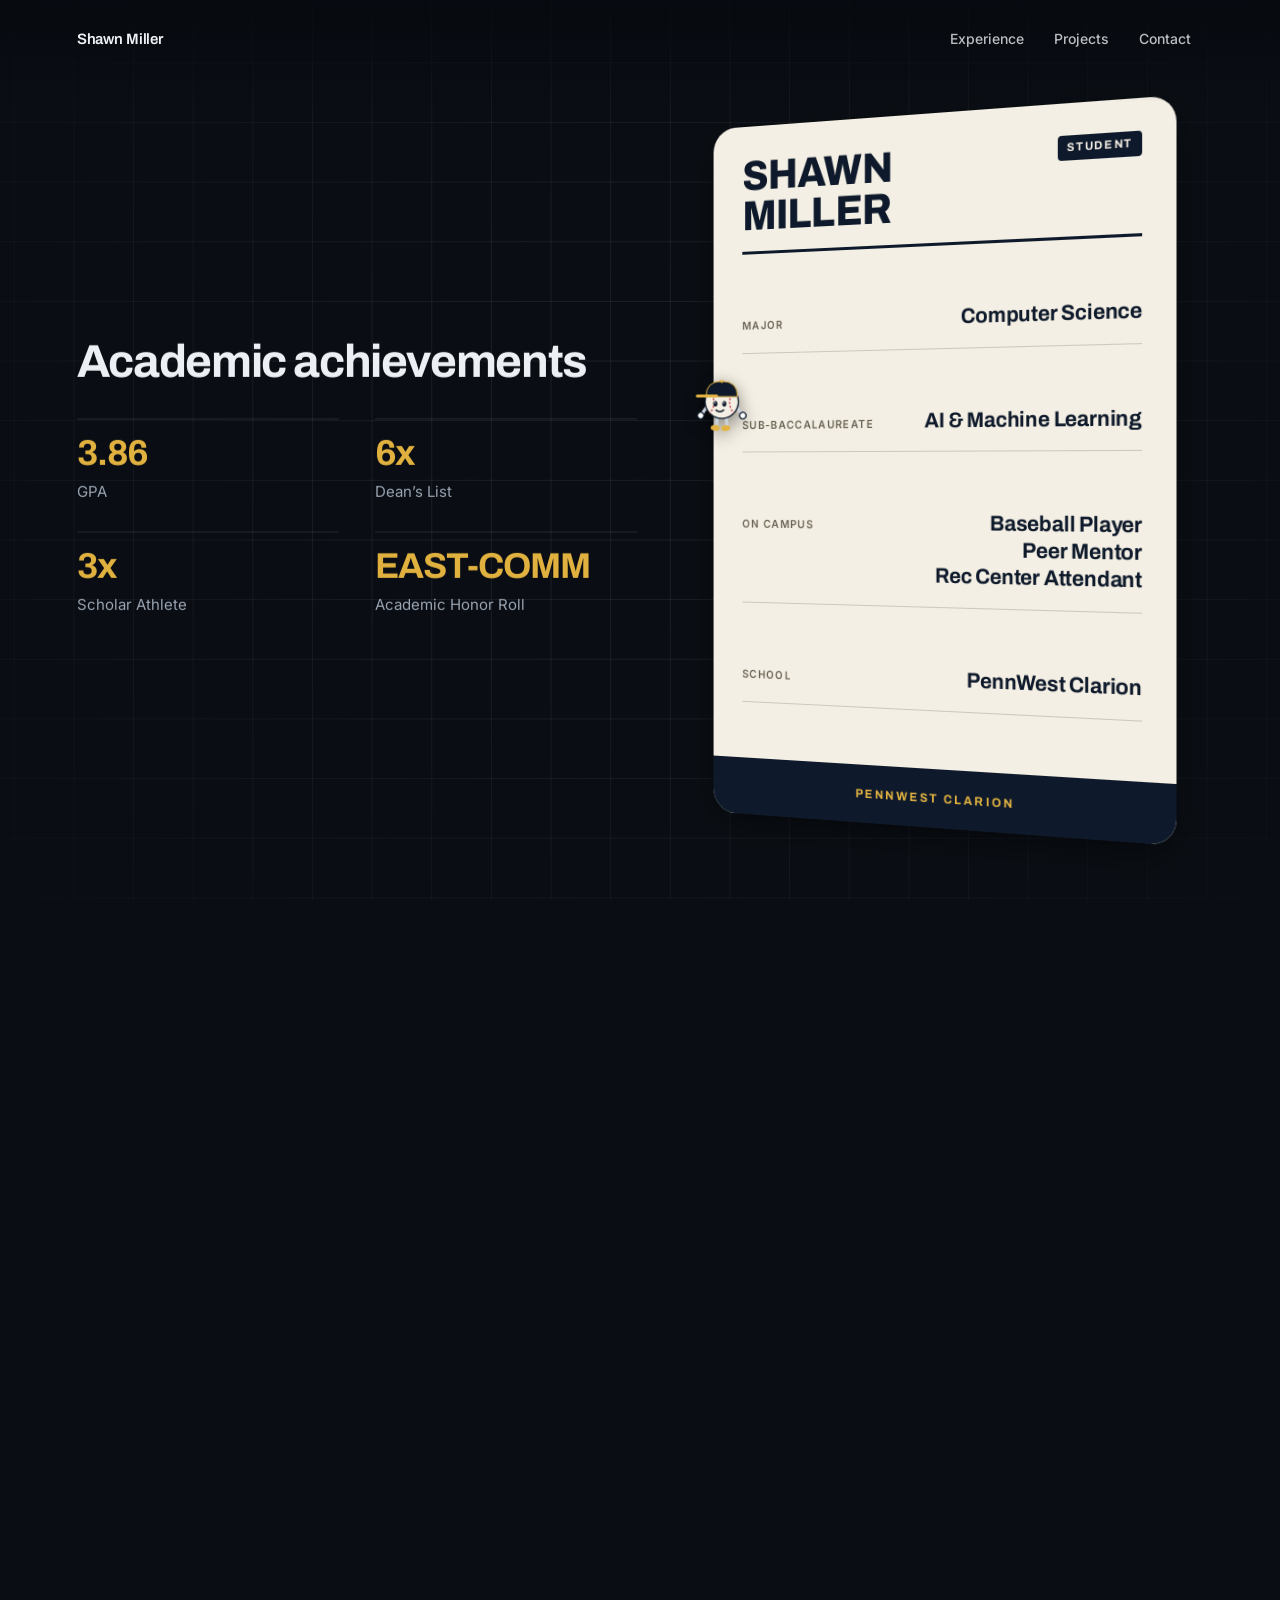
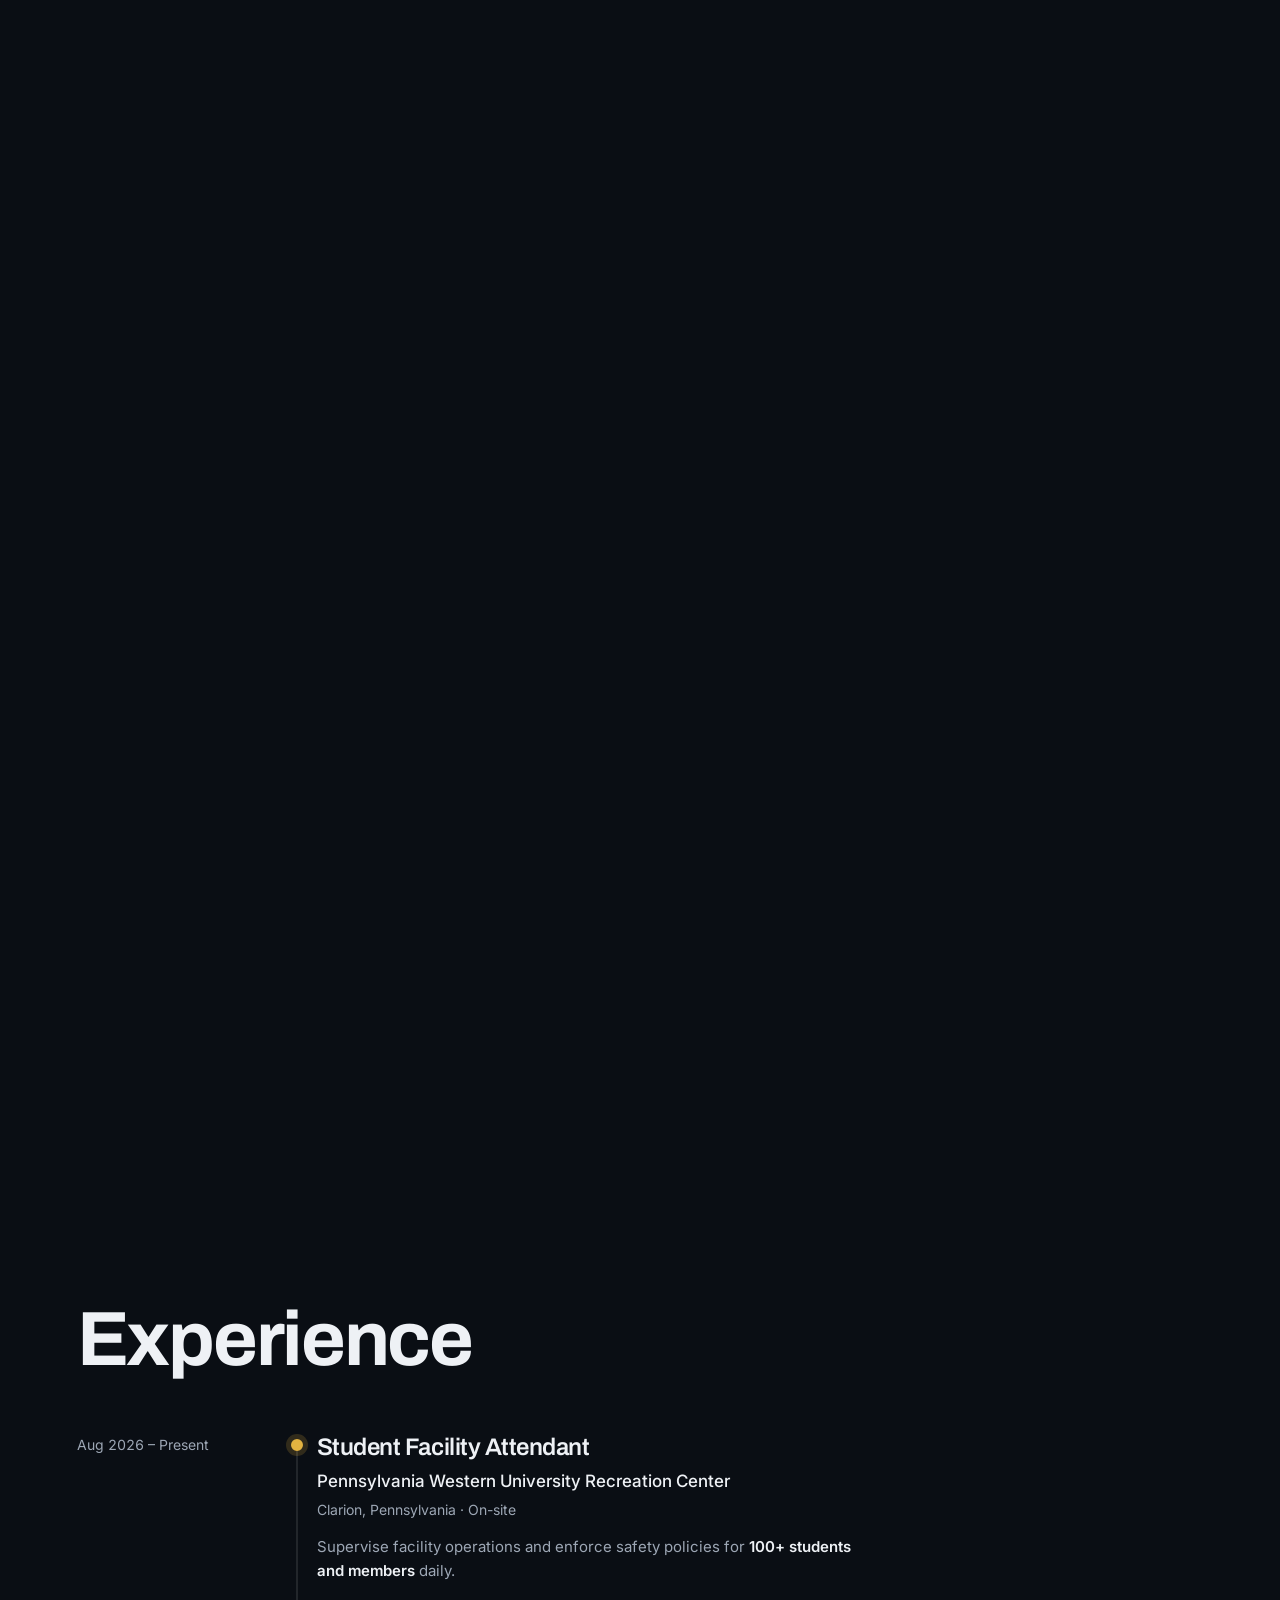
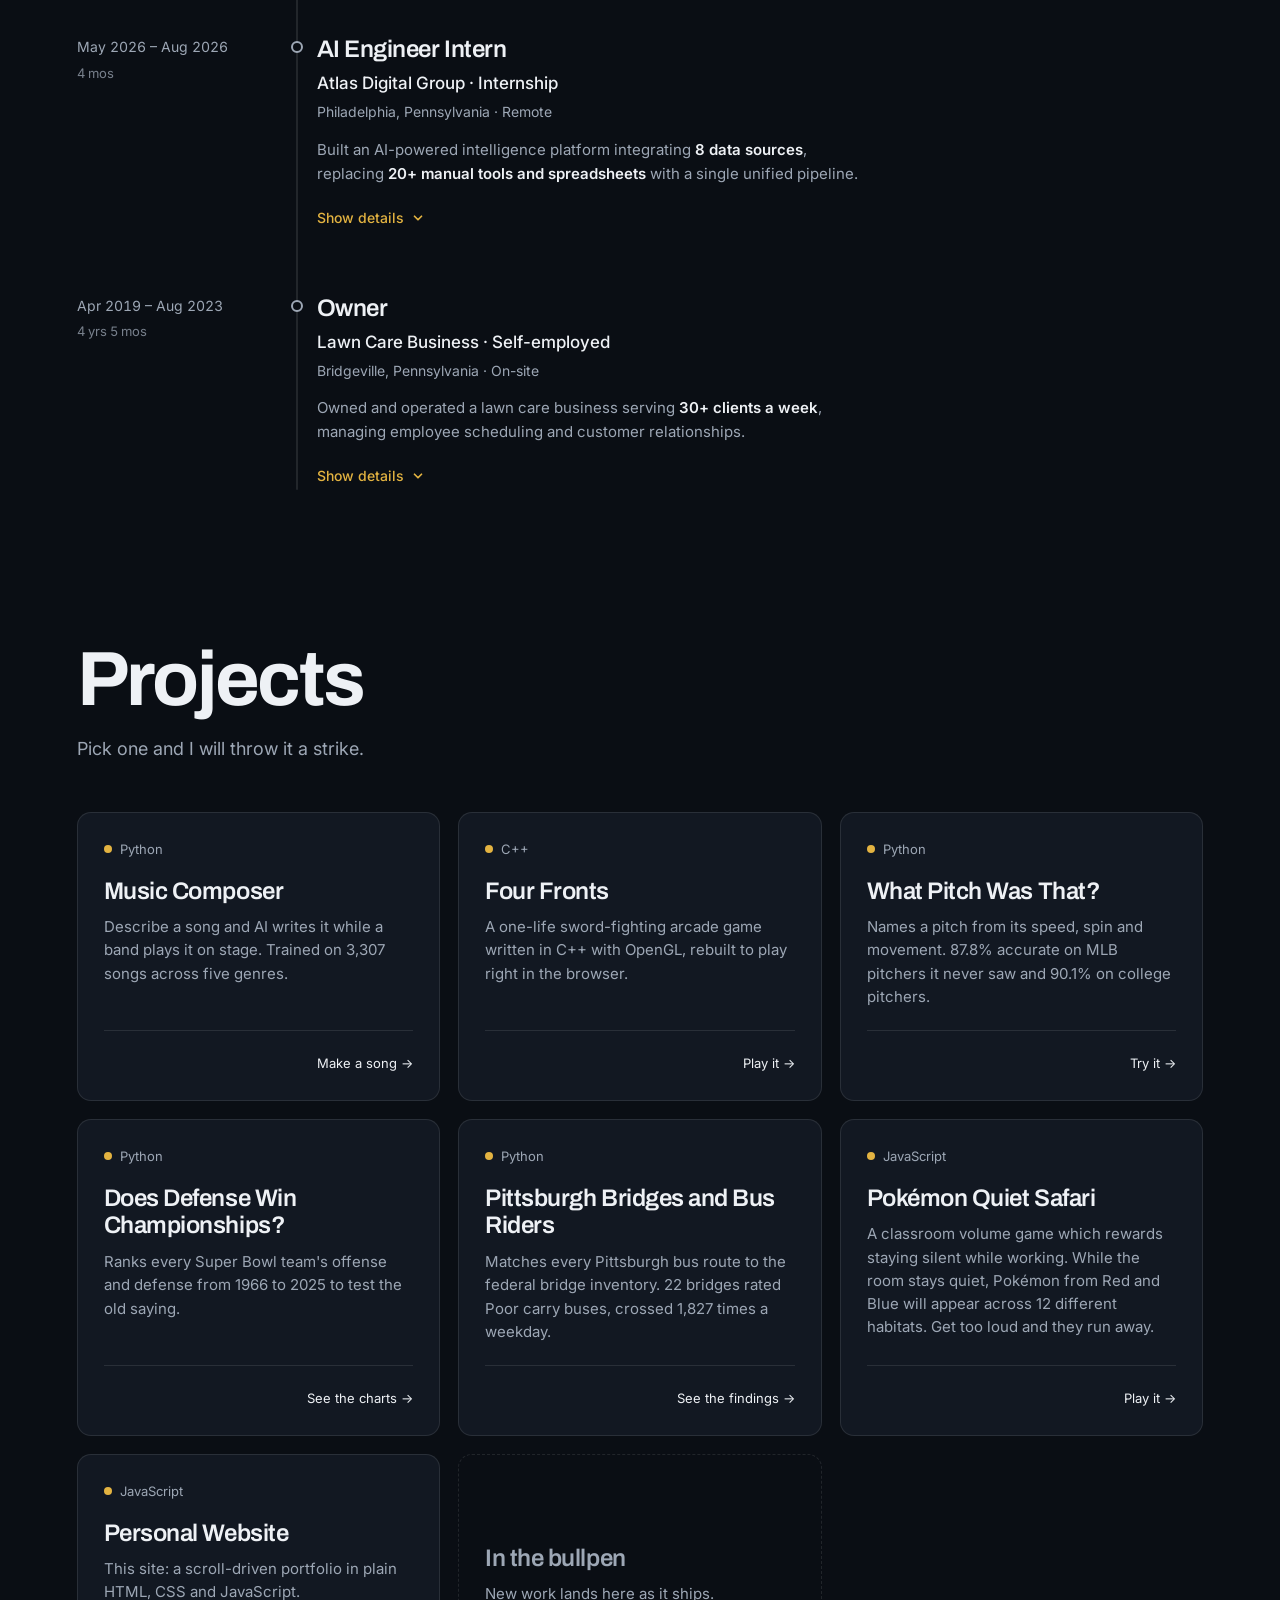
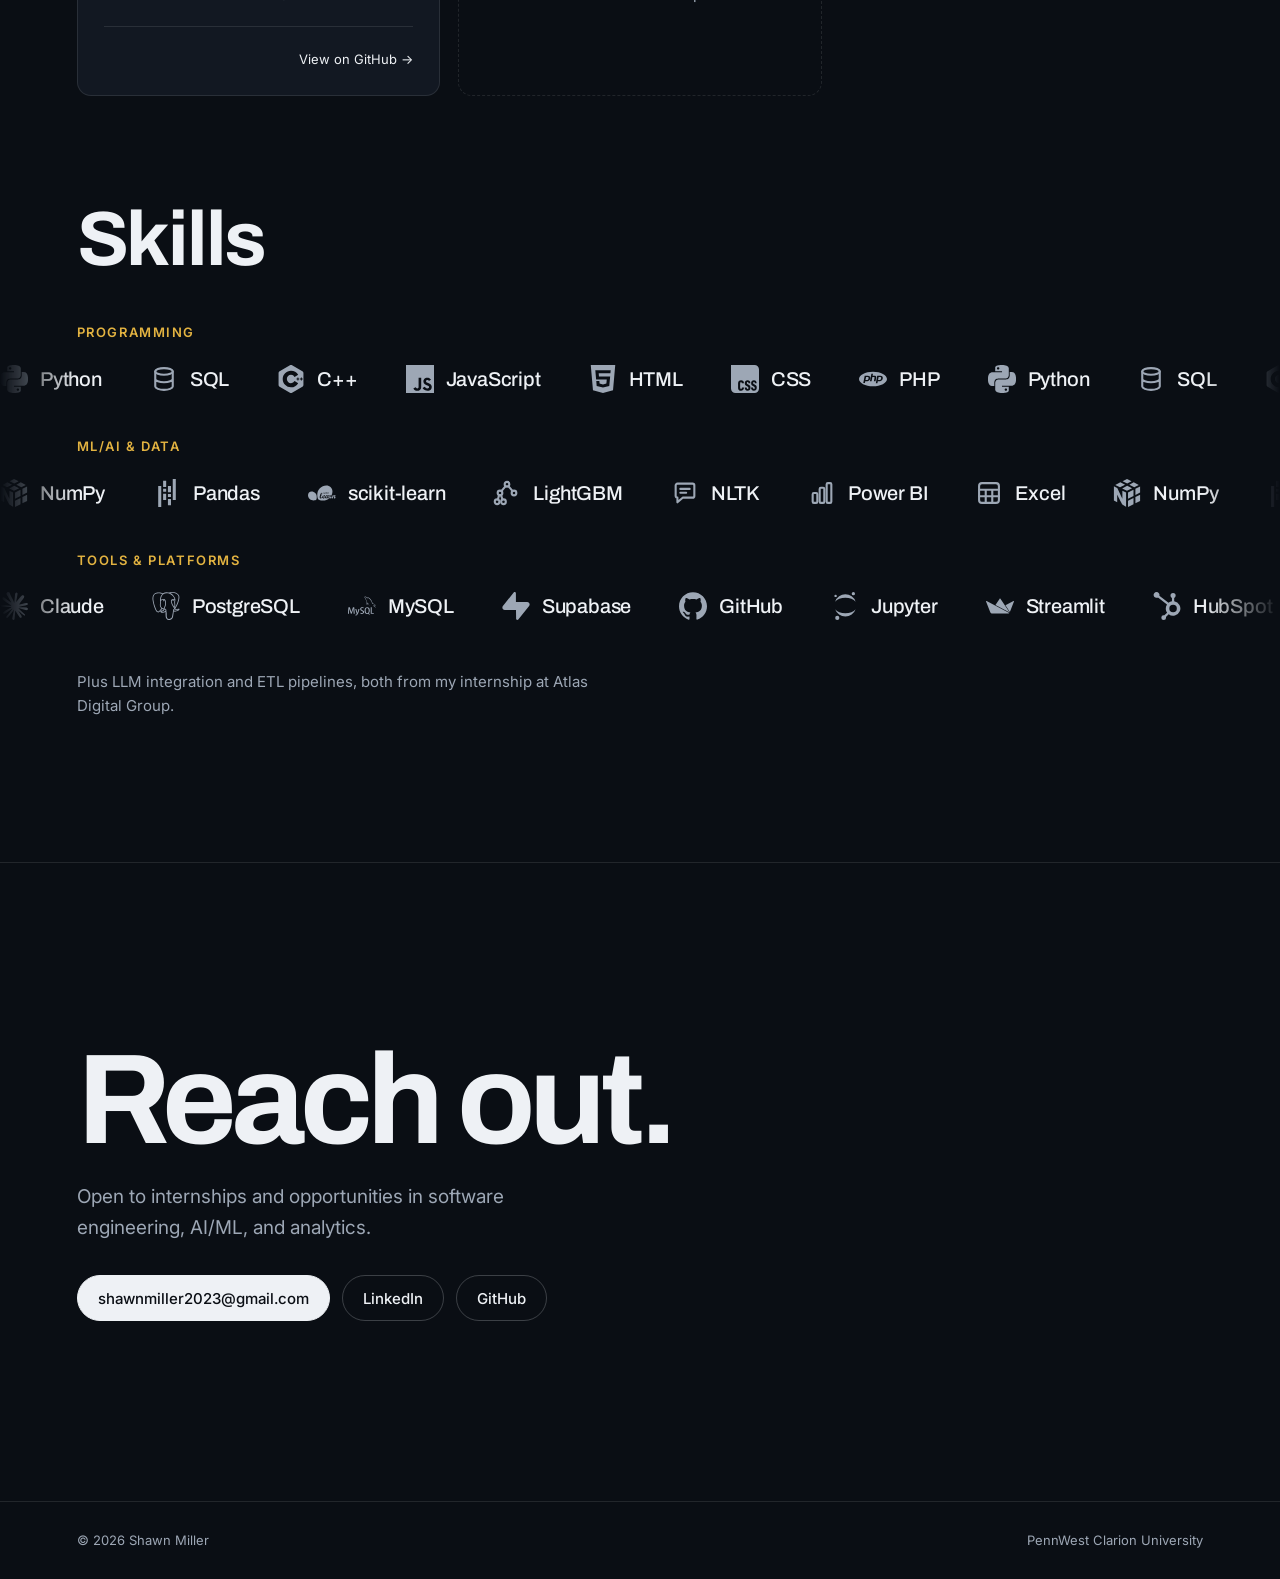
==== commit c1aed192: "Turn the Skills section into drifting logo rows One row per résumé group, alternating direction at o" ====
--- a/index.html
+++ b/index.html
@@ -174,47 +174,57 @@
 
     <section class="skills" id="skills" aria-labelledby="skills-title">
       <h2 id="skills-title">Skills</h2>
-      <div class="skills__groups">
-        <div class="skills__group">
-          <h3 id="skills-g0">Programming</h3>
-          <ul class="skills__list" role="list" aria-labelledby="skills-g0">
-            <li class="skill"><svg viewBox="0 0 24 24" aria-hidden="true" focusable="false"><path d="M14.25.18l.9.2.73.26.59.3.45.32.34.34.25.34.16.33.1.3.04.26.02.2-.01.13V8.5l-.05.63-.13.55-.21.46-.26.38-.3.31-.33.25-.35.19-.35.14-.33.1-.3.07-.26.04-.21.02H8.77l-.69.05-.59.14-.5.22-.41.27-.33.32-.27.35-.2.36-.15.37-.1.35-.07.32-.04.27-.02.21v3.06H3.17l-.21-.03-.28-.07-.32-.12-.35-.18-.36-.26-.36-.36-.35-.46-.32-.59-.28-.73-.21-.88-.14-1.05-.05-1.23.06-1.22.16-1.04.24-.87.32-.71.36-.57.4-.44.42-.33.42-.24.4-.16.36-.1.32-.05.24-.01h.16l.06.01h8.16v-.83H6.18l-.01-2.75-.02-.37.05-.34.11-.31.17-.28.25-.26.31-.23.38-.2.44-.18.51-.15.58-.12.64-.1.71-.06.77-.04.84-.02 1.27.05zm-6.3 1.98l-.23.33-.08.41.08.41.23.34.33.22.41.09.41-.09.33-.22.23-.34.08-.41-.08-.41-.23-.33-.33-.22-.41-.09-.41.09zm13.09 3.95l.28.06.32.12.35.18.36.27.36.35.35.47.32.59.28.73.21.88.14 1.04.05 1.23-.06 1.23-.16 1.04-.24.86-.32.71-.36.57-.4.45-.42.33-.42.24-.4.16-.36.09-.32.05-.24.02-.16-.01h-8.22v.82h5.84l.01 2.76.02.36-.05.34-.11.31-.17.29-.25.25-.31.24-.38.2-.44.17-.51.15-.58.13-.64.09-.71.07-.77.04-.84.01-1.27-.04-1.07-.14-.9-.2-.73-.25-.59-.3-.45-.33-.34-.34-.25-.34-.16-.33-.1-.3-.04-.25-.02-.2.01-.13v-5.34l.05-.64.13-.54.21-.46.26-.38.3-.32.33-.24.35-.2.35-.14.33-.1.3-.06.26-.04.21-.02.13-.01h5.84l.69-.05.59-.14.5-.21.41-.28.33-.32.27-.35.2-.36.15-.36.1-.35.07-.32.04-.28.02-.21V6.07h2.09l.14.01zm-6.47 14.25l-.23.33-.08.41.08.41.23.33.33.23.41.08.41-.08.33-.23.23-.33.08-.41-.08-.41-.23-.33-.33-.23-.41-.08-.41.08z"/></svg><span>Python</span></li>
-            <li class="skill"><svg viewBox="0 0 24 24" aria-hidden="true" focusable="false" class="glyph"><ellipse cx="12" cy="5.5" rx="7.5" ry="2.8"/><path d="M4.5 5.5v13c0 1.5 3.4 2.8 7.5 2.8s7.5-1.3 7.5-2.8v-13M4.5 12c0 1.5 3.4 2.8 7.5 2.8s7.5-1.3 7.5-2.8"/></svg><span>SQL</span></li>
-            <li class="skill"><svg viewBox="0 0 24 24" aria-hidden="true" focusable="false"><path d="M22.394 6c-.167-.29-.398-.543-.652-.69L12.926.22c-.509-.294-1.34-.294-1.848 0L2.26 5.31c-.508.293-.923 1.013-.923 1.6v10.18c0 .294.104.62.271.91.167.29.398.543.652.69l8.816 5.09c.508.293 1.34.293 1.848 0l8.816-5.09c.254-.147.485-.4.652-.69.167-.29.27-.616.27-.91V6.91c.003-.294-.1-.62-.268-.91zM12 19.11c-3.92 0-7.109-3.19-7.109-7.11 0-3.92 3.19-7.11 7.11-7.11a7.133 7.133 0 016.156 3.553l-3.076 1.78a3.567 3.567 0 00-3.08-1.78A3.56 3.56 0 008.444 12 3.56 3.56 0 0012 15.555a3.57 3.57 0 003.08-1.778l3.078 1.78A7.135 7.135 0 0112 19.11zm7.11-6.715h-.79v.79h-.79v-.79h-.79v-.79h.79v-.79h.79v.79h.79zm2.962 0h-.79v.79h-.79v-.79h-.79v-.79h.79v-.79h.79v.79h.79z"/></svg><span>C++</span></li>
-            <li class="skill"><svg viewBox="0 0 24 24" aria-hidden="true" focusable="false"><path d="M0 0h24v24H0V0zm22.034 18.276c-.175-1.095-.888-2.015-3.003-2.873-.736-.345-1.554-.585-1.797-1.14-.091-.33-.105-.51-.046-.705.15-.646.915-.84 1.515-.66.39.12.75.42.976.9 1.034-.676 1.034-.676 1.755-1.125-.27-.42-.404-.601-.586-.78-.63-.705-1.469-1.065-2.834-1.034l-.705.089c-.676.165-1.32.525-1.71 1.005-1.14 1.291-.811 3.541.569 4.471 1.365 1.02 3.361 1.244 3.616 2.205.24 1.17-.87 1.545-1.966 1.41-.811-.18-1.26-.586-1.755-1.336l-1.83 1.051c.21.48.45.689.81 1.109 1.74 1.756 6.09 1.666 6.871-1.004.029-.09.24-.705.074-1.65l.046.067zm-8.983-7.245h-2.248c0 1.938-.009 3.864-.009 5.805 0 1.232.063 2.363-.138 2.711-.33.689-1.18.601-1.566.48-.396-.196-.597-.466-.83-.855-.063-.105-.11-.196-.127-.196l-1.825 1.125c.305.63.75 1.172 1.324 1.517.855.51 2.004.675 3.207.405.783-.226 1.458-.691 1.811-1.411.51-.93.402-2.07.397-3.346.012-2.054 0-4.109 0-6.179l.004-.056z"/></svg><span>JavaScript</span></li>
-            <li class="skill"><svg viewBox="0 0 24 24" aria-hidden="true" focusable="false"><path d="M1.5 0h21l-1.91 21.563L11.977 24l-8.564-2.438L1.5 0zm7.031 9.75l-.232-2.718 10.059.003.23-2.622L5.412 4.41l.698 8.01h9.126l-.326 3.426-2.91.804-2.955-.81-.188-2.11H6.248l.33 4.171L12 19.351l5.379-1.443.744-8.157H8.531z"/></svg><span>HTML</span></li>
-            <li class="skill"><svg viewBox="0 0 24 24" aria-hidden="true" focusable="false"><path d="M0 0v20.16A3.84 3.84 0 0 0 3.84 24h16.32A3.84 3.84 0 0 0 24 20.16V3.84A3.84 3.84 0 0 0 20.16 0Zm14.256 13.08c1.56 0 2.28 1.08 2.304 2.64h-1.608c.024-.288-.048-.6-.144-.84-.096-.192-.288-.264-.552-.264-.456 0-.696.264-.696.84-.024.576.288.888.768 1.08.72.288 1.608.744 1.92 1.296q.432.648.432 1.656c0 1.608-.912 2.592-2.496 2.592-1.656 0-2.4-1.032-2.424-2.688h1.68c0 .792.264 1.176.792 1.176.264 0 .456-.072.552-.24.192-.312.24-1.176-.048-1.512-.312-.408-.912-.6-1.32-.816q-.828-.396-1.224-.936c-.24-.36-.36-.888-.36-1.536 0-1.44.936-2.472 2.424-2.448m5.4 0c1.584 0 2.304 1.08 2.328 2.64h-1.608c0-.288-.048-.6-.168-.84-.096-.192-.264-.264-.528-.264-.48 0-.72.264-.72.84s.288.888.792 1.08c.696.288 1.608.744 1.92 1.296.264.432.408.984.408 1.656.024 1.608-.888 2.592-2.472 2.592-1.68 0-2.424-1.056-2.448-2.688h1.68c0 .744.264 1.176.792 1.176.264 0 .456-.072.552-.24.216-.312.264-1.176-.048-1.512-.288-.408-.888-.6-1.32-.816-.552-.264-.96-.576-1.2-.936s-.36-.888-.36-1.536c-.024-1.44.912-2.472 2.4-2.448m-11.031.018c.711-.006 1.419.198 1.839.63.432.432.672 1.128.648 1.992H9.336c.024-.456-.096-.792-.432-.96-.312-.144-.768-.048-.888.24-.12.264-.192.576-.168.864v3.504c0 .744.264 1.128.768 1.128a.65.65 0 0 0 .552-.264c.168-.24.192-.552.168-.84h1.776c.096 1.632-.984 2.712-2.568 2.688-1.536 0-2.496-.864-2.472-2.472v-4.032c0-.816.24-1.44.696-1.848.432-.408 1.146-.624 1.857-.63"/></svg><span>CSS</span></li>
-            <li class="skill"><svg viewBox="0 0 24 24" aria-hidden="true" focusable="false"><path d="M7.01 10.207h-.944l-.515 2.648h.838c.556 0 .97-.105 1.242-.314.272-.21.455-.559.55-1.049.092-.47.05-.802-.124-.995-.175-.193-.523-.29-1.047-.29zM12 5.688C5.373 5.688 0 8.514 0 12s5.373 6.313 12 6.313S24 15.486 24 12c0-3.486-5.373-6.312-12-6.312zm-3.26 7.451c-.261.25-.575.438-.917.551-.336.108-.765.164-1.285.164H5.357l-.327 1.681H3.652l1.23-6.326h2.65c.797 0 1.378.209 1.744.628.366.418.476 1.002.33 1.752a2.836 2.836 0 0 1-.305.847c-.143.255-.33.49-.561.703zm4.024.715l.543-2.799c.063-.318.039-.536-.068-.651-.107-.116-.336-.174-.687-.174H11.46l-.704 3.625H9.388l1.23-6.327h1.367l-.327 1.682h1.218c.767 0 1.295.134 1.586.401s.378.7.263 1.299l-.572 2.944h-1.389zm7.597-2.265a2.782 2.782 0 0 1-.305.847c-.143.255-.33.49-.561.703a2.44 2.44 0 0 1-.917.551c-.336.108-.765.164-1.286.164h-1.18l-.327 1.682h-1.378l1.23-6.326h2.649c.797 0 1.378.209 1.744.628.366.417.477 1.001.331 1.751zM17.766 10.207h-.943l-.516 2.648h.838c.557 0 .971-.105 1.242-.314.272-.21.455-.559.551-1.049.092-.47.049-.802-.125-.995s-.524-.29-1.047-.29z"/></svg><span>PHP</span></li>
-          </ul>
-        </div>
-        <div class="skills__group">
-          <h3 id="skills-g1">ML/AI &amp; Data</h3>
-          <ul class="skills__list" role="list" aria-labelledby="skills-g1">
-            <li class="skill"><svg viewBox="0 0 24 24" aria-hidden="true" focusable="false"><path d="M10.315 4.876L6.3048 2.8517l-4.401 2.1965 4.1186 2.0683zm1.8381.9277l4.2045 2.1223-4.3622 2.1906-4.125-2.0718zm5.6153-2.9213l4.3193 2.1658-3.863 1.9402-4.2131-2.1252zm-1.859-.9329L12.021 0 8.1742 1.9193l4.0068 2.0208zm-3.0401 16.7443V24l4.7107-2.3507-.0053-5.3085zm4.7037-4.2057l-.0052-5.2528-4.6985 2.3356v5.2546zm5.6553-.9845v5.327l-4.0178 2.0052-.0029-5.3028zm0-1.8626V6.4214l-4.0253 2.001.0034 5.2633zM11.2062 11.571L8.0333 9.9756v6.895s-3.8804-8.2564-4.2399-8.998c-.0463-.0957-.2371-.2007-.2858-.2262C2.8118 7.2812.773 6.2485.773 6.2485V18.43l2.8204 1.5076v-6.3674s3.8392 7.3775 3.878 7.458c.0389.0807.4245.8582.8362 1.1314.5485.363 2.8992 1.7766 2.8992 1.7766z"/></svg><span>NumPy</span></li>
-            <li class="skill"><svg viewBox="0 0 24 24" aria-hidden="true" focusable="false"><path d="M16.922 0h2.623v18.104h-2.623zm-4.126 12.94h2.623v2.57h-2.623zm0-7.037h2.623v5.446h-2.623zm0 11.197h2.623v5.446h-2.623zM4.456 5.896h2.622V24H4.455zm4.213 2.559h2.623v2.57H8.67zm0 4.151h2.623v5.447H8.67zm0-11.187h2.623v5.446H8.67Z"/></svg><span>Pandas</span></li>
-            <li class="skill"><svg viewBox="0 0 24 24" aria-hidden="true" focusable="false"><path d="M15.601 5.53c-1.91.035-3.981.91-5.63 2.56-2.93 2.93-2.083 8.53-1.088 9.525.805.804 6.595 1.843 9.526-1.088a9.74 9.74 0 0 0 .584-.643c.043-.292.205-.66.489-1.106a1.848 1.848 0 0 1-.537.176c-.144.265-.37.55-.676.855-.354.335-.607.554-.76.656a.795.795 0 0 1-.437.152c-.35 0-.514-.308-.494-.924-.22.316-.425.549-.612.7a.914.914 0 0 1-.578.224c-.194 0-.36-.09-.496-.273a1.03 1.03 0 0 1-.193-.507 4.016 4.016 0 0 1-.726.583c-.224.132-.47.197-.74.197-.3 0-.543-.096-.727-.288a.978.978 0 0 1-.257-.524v.004c-.3.276-.564.48-.79.611a1.295 1.295 0 0 1-.649.197.693.693 0 0 1-.571-.275c-.145-.183-.218-.43-.218-.739 0-.464.101-1.02.302-1.67.201-.65.445-1.25.733-1.797l.842-.312a.21.21 0 0 1 .06-.013c.063 0 .116.047.157.14.04.095.061.221.061.38 0 .451-.104.888-.312 1.31-.207.422-.532.873-.974 1.352-.018.23-.027.388-.027.474 0 .193.036.345.106.458.071.113.165.169.282.169a.71.71 0 0 0 .382-.13c.132-.084.333-.26.602-.523.028-.418.187-.798.482-1.142.324-.38.685-.569 1.08-.569.206 0 .37.054.494.16a.524.524 0 0 1 .186.417c0 .458-.486.829-1.459 1.114.088.43.32.646.693.646a.807.807 0 0 0 .417-.117c.129-.076.321-.243.575-.497.032-.252.118-.495.259-.728.182-.3.416-.544.701-.73.285-.185.537-.278.756-.278.276 0 .47.127.58.381l.677-.374h.186l-.292.971c-.15.488-.226.823-.226 1.004 0 .19.067.285.202.285.086 0 .181-.045.285-.137.104-.092.25-.232.437-.42v.001c.143-.155.274-.32.392-.494-.19-.084-.285-.21-.285-.375 0-.17.058-.352.174-.545.116-.194.275-.29.479-.29.172 0 .258.088.258.265 0 .139-.05.338-.149.596.367-.04.687-.32.961-.842l.228-.01c1.059-2.438.828-5.075-.83-6.732-1.019-1.02-2.408-1.5-3.895-1.471zm4.725 8.203a8.938 8.938 0 0 1-1.333 2.151 1.09 1.09 0 0 0-.012.147c0 .168.047.309.14.423.092.113.206.17.34.17.296 0 .714-.264 1.254-.787-.001.04-.003.08-.003.121 0 .146.012.368.036.666l.733-.172c0-.2.003-.357.01-.474.01-.157.033-.33.066-.517.02-.11.07-.216.152-.315l.186-.216a5.276 5.276 0 0 1 .378-.397c.062-.055.116-.099.162-.13a.26.26 0 0 1 .123-.046c.055 0 .083.035.083.106 0 .07-.052.236-.156.497-.194.486-.292.848-.292 1.084 0 .175.046.314.136.418a.45.45 0 0 0 .358.155c.365 0 .803-.269 1.313-.808v-.381c-.361.426-.623.64-.784.64-.109 0-.163-.067-.163-.2 0-.1.065-.316.195-.65.19-.486.285-.836.285-1.048a.464.464 0 0 0-.112-.319.36.36 0 0 0-.282-.127c-.165 0-.354.077-.567.233-.213.156-.5.436-.863.84.053-.262.165-.622.335-1.08l-.809.156a6.54 6.54 0 0 0-.399 1.074c-.04.156-.07.316-.092.48a7.447 7.447 0 0 1-.49.45.38.38 0 0 1-.229.08.208.208 0 0 1-.174-.082.352.352 0 0 1-.064-.222c0-.1.019-.214.056-.343.038-.13.12-.373.249-.731l.308-.849zm-17.21-2.927c-.863-.016-1.67.263-2.261.854-1.352 1.352-1.07 3.827.631 5.527 1.7 1.701 4.95 1.21 5.527.632.467-.466 1.07-3.827-.631-5.527-.957-.957-2.158-1.465-3.267-1.486zm12.285.358h.166v.21H15.4zm.427 0h.166v.865l.46-.455h.195l-.364.362.428.684h-.198l-.357-.575-.164.166v.41h-.166zm1.016 0h.166v.21h-.166zm.481.122h.166v.288h.172v.135h-.172v.717c0 .037.006.062.02.075.012.013.037.02.074.02a.23.23 0 0 0 .078-.01v.141a.802.802 0 0 1-.136.014.23.23 0 0 1-.15-.043.15.15 0 0 1-.052-.123v-.79h-.141v-.136h.141zm-3.562.258c.081 0 .15.012.207.038.057.024.1.061.13.11s.045.106.045.173h-.176c-.006-.111-.075-.167-.208-.167a.285.285 0 0 0-.164.041.134.134 0 0 0-.06.117c0 .035.015.065.045.088.03.024.08.044.15.06l.16.039a.47.47 0 0 1 .224.105c.047.046.07.108.07.186a.3.3 0 0 1-.052.175.327.327 0 0 1-.152.116.585.585 0 0 1-.226.041c-.136 0-.24-.03-.309-.088-.069-.059-.105-.149-.109-.269h.176c.004.037.01.065.017.084a.166.166 0 0 0 .034.054c.044.043.112.065.204.065a.31.31 0 0 0 .177-.045.139.139 0 0 0 .067-.119.116.116 0 0 0-.038-.09.287.287 0 0 0-.124-.055l-.156-.038a1.248 1.248 0 0 1-.159-.05.359.359 0 0 1-.098-.061.22.22 0 0 1-.058-.083.32.32 0 0 1-.016-.108c0-.096.036-.174.109-.232a.45.45 0 0 1 .29-.087zm1.035 0a.46.46 0 0 1 .202.043.351.351 0 0 1 .187.212.577.577 0 0 1 .023.126h-.168a.256.256 0 0 0-.078-.168.242.242 0 0 0-.17-.06.248.248 0 0 0-.155.05.306.306 0 0 0-.1.144.662.662 0 0 0-.034.224.58.58 0 0 0 .035.214.299.299 0 0 0 .101.135.261.261 0 0 0 .157.048c.142 0 .227-.084.256-.252h.167a.519.519 0 0 1-.065.22.35.35 0 0 1-.146.138.464.464 0 0 1-.216.048.448.448 0 0 1-.246-.066.441.441 0 0 1-.161-.192.703.703 0 0 1-.057-.293c0-.085.01-.163.032-.233a.522.522 0 0 1 .095-.182.403.403 0 0 1 .15-.117.453.453 0 0 1 .191-.04zm.603.03h.166v1.046H15.4zm1.443 0h.166v1.046h-.166zm-5.05.618c-.08 0-.2.204-.356.611-.155.407-.308.977-.459 1.71.281-.312.509-.662.683-1.05.175-.387.262-.72.262-.999a.455.455 0 0 0-.036-.197c-.025-.05-.056-.075-.093-.075zm4.662 1.797c-.221 0-.431.188-.629.563-.197.376-.296.722-.296 1.038 0 .12.029.216.088.29a.273.273 0 0 0 .223.111c.221 0 .43-.188.625-.565.196-.377.294-.725.294-1.043a.457.457 0 0 0-.083-.29.269.269 0 0 0-.222-.104zm-2.848.007c-.146 0-.285.11-.417.333-.133.222-.2.51-.2.866.566-.159.849-.452.849-.881 0-.212-.077-.318-.232-.318Z"/></svg><span>scikit-learn</span></li>
-            <li class="skill"><svg viewBox="0 0 24 24" aria-hidden="true" focusable="false" class="glyph"><circle cx="12" cy="4.5" r="2"/><circle cx="6" cy="12" r="2"/><circle cx="18" cy="12" r="2"/><circle cx="3.5" cy="19.5" r="2"/><circle cx="9" cy="19.5" r="2"/><path d="M10.8 6.1 7.2 10.4M13.2 6.1l3.6 4.3M5.2 13.8l-1 3.8M6.9 13.8l1.2 3.8"/></svg><span>LightGBM</span></li>
-            <li class="skill"><svg viewBox="0 0 24 24" aria-hidden="true" focusable="false" class="glyph"><path d="M4 5.5A1.5 1.5 0 0 1 5.5 4h13A1.5 1.5 0 0 1 20 5.5v9a1.5 1.5 0 0 1-1.5 1.5H10l-4.5 4v-4h0A1.5 1.5 0 0 1 4 14.5z"/><path d="M8 8.5h8M8 11.8h5"/></svg><span>NLTK</span></li>
-            <li class="skill"><svg viewBox="0 0 24 24" aria-hidden="true" focusable="false" class="glyph"><rect x="4" y="12" width="4" height="8.5" rx="1"/><rect x="10" y="7.5" width="4" height="13" rx="1"/><rect x="16" y="3.5" width="4" height="17" rx="1"/></svg><span>Power BI</span></li>
-            <li class="skill"><svg viewBox="0 0 24 24" aria-hidden="true" focusable="false" class="glyph"><rect x="3.5" y="3.5" width="17" height="17" rx="2.5"/><path d="M3.5 9.2h17M3.5 14.8h17M9.2 9.2v11.3M14.8 9.2v11.3"/></svg><span>Excel</span></li>
-          </ul>
-          <p class="skills__note">Plus LLM integration and ETL pipelines, both from my internship at Atlas Digital Group.</p>
-        </div>
-        <div class="skills__group">
-          <h3 id="skills-g2">Tools &amp; Platforms</h3>
-          <ul class="skills__list" role="list" aria-labelledby="skills-g2">
-            <li class="skill"><svg viewBox="0 0 24 24" aria-hidden="true" focusable="false"><path d="m4.7144 15.9555 4.7174-2.6471.079-.2307-.079-.1275h-.2307l-.7893-.0486-2.6956-.0729-2.3375-.0971-2.2646-.1214-.5707-.1215-.5343-.7042.0546-.3522.4797-.3218.686.0608 1.5179.1032 2.2767.1578 1.6514.0972 2.4468.255h.3886l.0546-.1579-.1336-.0971-.1032-.0972L6.973 9.8356l-2.55-1.6879-1.3356-.9714-.7225-.4918-.3643-.4614-.1578-1.0078.6557-.7225.8803.0607.2246.0607.8925.686 1.9064 1.4754 2.4893 1.8336.3643.3035.1457-.1032.0182-.0728-.164-.2733-1.3539-2.4467-1.445-2.4893-.6435-1.032-.17-.6194c-.0607-.255-.1032-.4674-.1032-.7285L6.287.1335 6.6997 0l.9957.1336.419.3642.6192 1.4147 1.0018 2.2282 1.5543 3.0296.4553.8985.2429.8318.091.255h.1579v-.1457l.1275-1.706.2368-2.0947.2307-2.6957.0789-.7589.3764-.9107.7468-.4918.5828.2793.4797.686-.0668.4433-.2853 1.8517-.5586 2.9021-.3643 1.9429h.2125l.2429-.2429.9835-1.3053 1.6514-2.0643.7286-.8196.85-.9046.5464-.4311h1.0321l.759 1.1293-.34 1.1657-1.0625 1.3478-.8804 1.1414-1.2628 1.7-.7893 1.36.0729.1093.1882-.0183 2.8535-.607 1.5421-.2794 1.8396-.3157.8318.3886.091.3946-.3278.8075-1.967.4857-2.3072.4614-3.4364.8136-.0425.0304.0486.0607 1.5482.1457.6618.0364h1.621l3.0175.2247.7892.522.4736.6376-.079.4857-1.2142.6193-1.6393-.3886-3.825-.9107-1.3113-.3279h-.1822v.1093l1.0929 1.0686 2.0035 1.8092 2.5075 2.3314.1275.5768-.3218.4554-.34-.0486-2.2039-1.6575-.85-.7468-1.9246-1.621h-.1275v.17l.4432.6496 2.3436 3.5214.1214 1.0807-.17.3521-.6071.2125-.6679-.1214-1.3721-1.9246L14.38 17.959l-1.1414-1.9428-.1397.079-.674 7.2552-.3156.3703-.7286.2793-.6071-.4614-.3218-.7468.3218-1.4753.3886-1.9246.3157-1.53.2853-1.9004.17-.6314-.0121-.0425-.1397.0182-1.4328 1.9672-2.1796 2.9446-1.7243 1.8456-.4128.164-.7164-.3704.0667-.6618.4008-.5889 2.386-3.0357 1.4389-1.882.929-1.0868-.0062-.1579h-.0546l-6.3385 4.1164-1.1293.1457-.4857-.4554.0608-.7467.2307-.2429 1.9064-1.3114Z"/></svg><span>Claude</span></li>
-            <li class="skill"><svg viewBox="0 0 24 24" aria-hidden="true" focusable="false"><path d="M23.5594 14.7228a.5269.5269 0 0 0-.0563-.1191c-.139-.2632-.4768-.3418-1.0074-.2321-1.6533.3411-2.2935.1312-2.5256-.0191 1.342-2.0482 2.445-4.522 3.0411-6.8297.2714-1.0507.7982-3.5237.1222-4.7316a1.5641 1.5641 0 0 0-.1509-.235C21.6931.9086 19.8007.0248 17.5099.0005c-1.4947-.0158-2.7705.3461-3.1161.4794a9.449 9.449 0 0 0-.5159-.0816 8.044 8.044 0 0 0-1.3114-.1278c-1.1822-.0184-2.2038.2642-3.0498.8406-.8573-.3211-4.7888-1.645-7.2219.0788C.9359 2.1526.3086 3.8733.4302 6.3043c.0409.818.5069 3.334 1.2423 5.7436.4598 1.5065.9387 2.7019 1.4334 3.582.553.9942 1.1259 1.5933 1.7143 1.7895.4474.1491 1.1327.1441 1.8581-.7279.8012-.9635 1.5903-1.8258 1.9446-2.2069.4351.2355.9064.3625 1.39.3772a.0569.0569 0 0 0 .0004.0041 11.0312 11.0312 0 0 0-.2472.3054c-.3389.4302-.4094.5197-1.5002.7443-.3102.064-1.1344.2339-1.1464.8115-.0025.1224.0329.2309.0919.3268.2269.4231.9216.6097 1.015.6331 1.3345.3335 2.5044.092 3.3714-.6787-.017 2.231.0775 4.4174.3454 5.0874.2212.5529.7618 1.9045 2.4692 1.9043.2505 0 .5263-.0291.8296-.0941 1.7819-.3821 2.5557-1.1696 2.855-2.9059.1503-.8707.4016-2.8753.5388-4.1012.0169-.0703.0357-.1207.057-.1362.0007-.0005.0697-.0471.4272.0307a.3673.3673 0 0 0 .0443.0068l.2539.0223.0149.001c.8468.0384 1.9114-.1426 2.5312-.4308.6438-.2988 1.8057-1.0323 1.5951-1.6698zM2.371 11.8765c-.7435-2.4358-1.1779-4.8851-1.2123-5.5719-.1086-2.1714.4171-3.6829 1.5623-4.4927 1.8367-1.2986 4.8398-.5408 6.108-.13-.0032.0032-.0066.0061-.0098.0094-2.0238 2.044-1.9758 5.536-1.9708 5.7495-.0002.0823.0066.1989.0162.3593.0348.5873.0996 1.6804-.0735 2.9184-.1609 1.1504.1937 2.2764.9728 3.0892.0806.0841.1648.1631.2518.2374-.3468.3714-1.1004 1.1926-1.9025 2.1576-.5677.6825-.9597.5517-1.0886.5087-.3919-.1307-.813-.5871-1.2381-1.3223-.4796-.839-.9635-2.0317-1.4155-3.5126zm6.0072 5.0871c-.1711-.0428-.3271-.1132-.4322-.1772.0889-.0394.2374-.0902.4833-.1409 1.2833-.2641 1.4815-.4506 1.9143-1.0002.0992-.126.2116-.2687.3673-.4426a.3549.3549 0 0 0 .0737-.1298c.1708-.1513.2724-.1099.4369-.0417.156.0646.3078.26.3695.4752.0291.1016.0619.2945-.0452.4444-.9043 1.2658-2.2216 1.2494-3.1676 1.0128zm2.094-3.988-.0525.141c-.133.3566-.2567.6881-.3334 1.003-.6674-.0021-1.3168-.2872-1.8105-.8024-.6279-.6551-.9131-1.5664-.7825-2.5004.1828-1.3079.1153-2.4468.079-3.0586-.005-.0857-.0095-.1607-.0122-.2199.2957-.2621 1.6659-.9962 2.6429-.7724.4459.1022.7176.4057.8305.928.5846 2.7038.0774 3.8307-.3302 4.7363-.084.1866-.1633.3629-.2311.5454zm7.3637 4.5725c-.0169.1768-.0358.376-.0618.5959l-.146.4383a.3547.3547 0 0 0-.0182.1077c-.0059.4747-.054.6489-.115.8693-.0634.2292-.1353.4891-.1794 1.0575-.11 1.4143-.8782 2.2267-2.4172 2.5565-1.5155.3251-1.7843-.4968-2.0212-1.2217a6.5824 6.5824 0 0 0-.0769-.2266c-.2154-.5858-.1911-1.4119-.1574-2.5551.0165-.5612-.0249-1.9013-.3302-2.6462.0044-.2932.0106-.5909.019-.8918a.3529.3529 0 0 0-.0153-.1126 1.4927 1.4927 0 0 0-.0439-.208c-.1226-.4283-.4213-.7866-.7797-.9351-.1424-.059-.4038-.1672-.7178-.0869.067-.276.1831-.5875.309-.9249l.0529-.142c.0595-.16.134-.3257.213-.5012.4265-.9476 1.0106-2.2453.3766-5.1772-.2374-1.0981-1.0304-1.6343-2.2324-1.5098-.7207.0746-1.3799.3654-1.7088.5321a5.6716 5.6716 0 0 0-.1958.1041c.0918-1.1064.4386-3.1741 1.7357-4.4823a4.0306 4.0306 0 0 1 .3033-.276.3532.3532 0 0 0 .1447-.0644c.7524-.5706 1.6945-.8506 2.802-.8325.4091.0067.8017.0339 1.1742.081 1.939.3544 3.2439 1.4468 4.0359 2.3827.8143.9623 1.2552 1.9315 1.4312 2.4543-1.3232-.1346-2.2234.1268-2.6797.779-.9926 1.4189.543 4.1729 1.2811 5.4964.1353.2426.2522.4522.2889.5413.2403.5825.5515.9713.7787 1.2552.0696.087.1372.1714.1885.245-.4008.1155-1.1208.3825-1.0552 1.717-.0123.1563-.0423.4469-.0834.8148-.0461.2077-.0702.4603-.0994.7662zm.8905-1.6211c-.0405-.8316.2691-.9185.5967-1.0105a2.8566 2.8566 0 0 0 .135-.0406 1.202 1.202 0 0 0 .1342.103c.5703.3765 1.5823.4213 3.0068.1344-.2016.1769-.5189.3994-.9533.6011-.4098.1903-1.0957.333-1.7473.3636-.7197.0336-1.0859-.0807-1.1721-.151zm.5695-9.2712c-.0059.3508-.0542.6692-.1054 1.0017-.055.3576-.112.7274-.1264 1.1762-.0142.4368.0404.8909.0932 1.3301.1066.887.216 1.8003-.2075 2.7014a3.5272 3.5272 0 0 1-.1876-.3856c-.0527-.1276-.1669-.3326-.3251-.6162-.6156-1.1041-2.0574-3.6896-1.3193-4.7446.3795-.5427 1.3408-.5661 2.1781-.463zm.2284 7.0137a12.3762 12.3762 0 0 0-.0853-.1074l-.0355-.0444c.7262-1.1995.5842-2.3862.4578-3.4385-.0519-.4318-.1009-.8396-.0885-1.2226.0129-.4061.0666-.7543.1185-1.0911.0639-.415.1288-.8443.1109-1.3505.0134-.0531.0188-.1158.0118-.1902-.0457-.4855-.5999-1.938-1.7294-3.253-.6076-.7073-1.4896-1.4972-2.6889-2.0395.5251-.1066 1.2328-.2035 2.0244-.1859 2.0515.0456 3.6746.8135 4.8242 2.2824a.908.908 0 0 1 .0667.1002c.7231 1.3556-.2762 6.2751-2.9867 10.5405zm-8.8166-6.1162c-.025.1794-.3089.4225-.6211.4225a.5821.5821 0 0 1-.0809-.0056c-.1873-.026-.3765-.144-.5059-.3156-.0458-.0605-.1203-.178-.1055-.2844.0055-.0401.0261-.0985.0925-.1488.1182-.0894.3518-.1226.6096-.0867.3163.0441.6426.1938.6113.4186zm7.9305-.4114c.0111.0792-.049.201-.1531.3102-.0683.0717-.212.1961-.4079.2232a.5456.5456 0 0 1-.075.0052c-.2935 0-.5414-.2344-.5607-.3717-.024-.1765.2641-.3106.5611-.352.297-.0414.6111.0088.6356.1851z"/></svg><span>PostgreSQL</span></li>
-            <li class="skill"><svg viewBox="0 0 24 24" aria-hidden="true" focusable="false"><path d="M16.405 5.501c-.115 0-.193.014-.274.033v.013h.014c.054.104.146.18.214.273.054.107.1.214.154.32l.014-.015c.094-.066.14-.172.14-.333-.04-.047-.046-.094-.08-.14-.04-.067-.126-.1-.18-.153zM5.77 18.695h-.927a50.854 50.854 0 00-.27-4.41h-.008l-1.41 4.41H2.45l-1.4-4.41h-.01a72.892 72.892 0 00-.195 4.41H0c.055-1.966.192-3.81.41-5.53h1.15l1.335 4.064h.008l1.347-4.064h1.095c.242 2.015.384 3.86.428 5.53zm4.017-4.08c-.378 2.045-.876 3.533-1.492 4.46-.482.716-1.01 1.073-1.583 1.073-.153 0-.34-.046-.566-.138v-.494c.11.017.24.026.386.026.268 0 .483-.075.647-.222.197-.18.295-.382.295-.605 0-.155-.077-.47-.23-.944L6.23 14.615h.91l.727 2.36c.164.536.233.91.205 1.123.4-1.064.678-2.227.835-3.483zm12.325 4.08h-2.63v-5.53h.885v4.85h1.745zm-3.32.135l-1.016-.5c.09-.076.177-.158.255-.25.433-.506.648-1.258.648-2.253 0-1.83-.718-2.746-2.155-2.746-.704 0-1.254.232-1.65.697-.43.508-.646 1.256-.646 2.245 0 .972.19 1.686.574 2.14.35.41.877.615 1.583.615.264 0 .506-.033.725-.098l1.325.772.36-.622zM15.5 17.588c-.225-.36-.337-.94-.337-1.736 0-1.393.424-2.09 1.27-2.09.443 0 .77.167.977.5.224.362.336.936.336 1.723 0 1.404-.424 2.108-1.27 2.108-.445 0-.77-.167-.978-.5zm-1.658-.425c0 .47-.172.856-.516 1.156-.344.3-.803.45-1.384.45-.543 0-1.064-.172-1.573-.515l.237-.476c.438.22.833.328 1.19.328.332 0 .593-.073.783-.22a.754.754 0 00.3-.615c0-.33-.23-.61-.648-.845-.388-.213-1.163-.657-1.163-.657-.422-.307-.632-.636-.632-1.177 0-.45.157-.81.47-1.085.315-.278.72-.415 1.22-.415.512 0 .98.136 1.4.41l-.213.476a2.726 2.726 0 00-1.064-.23c-.283 0-.502.068-.654.206a.685.685 0 00-.248.524c0 .328.234.61.666.85.393.215 1.187.67 1.187.67.433.305.648.63.648 1.168zm9.382-5.852c-.535-.014-.95.04-1.297.188-.1.04-.26.04-.274.167.055.053.063.14.11.214.08.134.218.313.346.407.14.11.28.216.427.31.26.16.555.255.81.416.145.094.293.213.44.313.073.05.12.14.214.172v-.02c-.046-.06-.06-.147-.105-.214-.067-.067-.134-.127-.2-.193a3.223 3.223 0 00-.695-.675c-.214-.146-.682-.35-.77-.595l-.013-.014c.146-.013.32-.066.46-.106.227-.06.435-.047.67-.106.106-.027.213-.06.32-.094v-.06c-.12-.12-.21-.283-.334-.395a8.867 8.867 0 00-1.104-.823c-.21-.134-.476-.22-.697-.334-.08-.04-.214-.06-.26-.127-.12-.146-.19-.34-.275-.514a17.69 17.69 0 01-.547-1.163c-.12-.262-.193-.523-.34-.763-.69-1.137-1.437-1.826-2.586-2.5-.247-.14-.543-.2-.856-.274-.167-.008-.334-.02-.5-.027-.11-.047-.216-.174-.31-.235-.38-.24-1.364-.76-1.644-.072-.18.434.267.862.422 1.082.115.153.26.328.34.5.047.116.06.235.107.356.106.294.207.622.347.897.073.14.153.287.247.413.054.073.146.107.167.227-.094.136-.1.334-.154.5-.24.757-.146 1.693.194 2.25.107.166.362.534.703.393.3-.12.234-.5.32-.835.02-.08.007-.133.048-.187v.015c.094.188.188.367.274.555.206.328.566.668.867.895.16.12.287.328.487.402v-.02h-.015c-.043-.058-.1-.086-.154-.133a3.445 3.445 0 01-.35-.4 8.76 8.76 0 01-.747-1.218c-.11-.21-.202-.436-.29-.643-.04-.08-.04-.2-.107-.24-.1.146-.247.273-.32.453-.127.288-.14.642-.188 1.01-.027.007-.014 0-.027.014-.214-.052-.287-.274-.367-.46-.2-.475-.233-1.238-.06-1.785.047-.14.247-.582.167-.716-.042-.127-.174-.2-.247-.303a2.478 2.478 0 01-.24-.427c-.16-.374-.24-.788-.414-1.162-.08-.173-.22-.354-.334-.513-.127-.18-.267-.307-.368-.52-.033-.073-.08-.194-.027-.274.014-.054.042-.075.094-.09.088-.072.335.022.422.062.247.1.455.194.662.334.094.066.195.193.315.226h.14c.214.047.455.014.655.073.355.114.675.28.962.46a5.953 5.953 0 012.085 2.286c.08.154.115.295.188.455.14.33.313.663.455.982.14.315.275.636.476.897.1.14.502.213.682.286.133.06.34.115.46.188.23.14.454.3.67.454.11.076.443.243.463.378z"/></svg><span>MySQL</span></li>
-            <li class="skill"><svg viewBox="0 0 24 24" aria-hidden="true" focusable="false"><path d="M11.9 1.036c-.015-.986-1.26-1.41-1.874-.637L.764 12.05C-.33 13.427.65 15.455 2.409 15.455h9.579l.113 7.51c.014.985 1.259 1.408 1.873.636l9.262-11.653c1.093-1.375.113-3.403-1.645-3.403h-9.642z"/></svg><span>Supabase</span></li>
-            <li class="skill"><svg viewBox="0 0 24 24" aria-hidden="true" focusable="false"><path d="M12 .297c-6.63 0-12 5.373-12 12 0 5.303 3.438 9.8 8.205 11.385.6.113.82-.258.82-.577 0-.285-.01-1.04-.015-2.04-3.338.724-4.042-1.61-4.042-1.61C4.422 18.07 3.633 17.7 3.633 17.7c-1.087-.744.084-.729.084-.729 1.205.084 1.838 1.236 1.838 1.236 1.07 1.835 2.809 1.305 3.495.998.108-.776.417-1.305.76-1.605-2.665-.3-5.466-1.332-5.466-5.93 0-1.31.465-2.38 1.235-3.22-.135-.303-.54-1.523.105-3.176 0 0 1.005-.322 3.3 1.23.96-.267 1.98-.399 3-.405 1.02.006 2.04.138 3 .405 2.28-1.552 3.285-1.23 3.285-1.23.645 1.653.24 2.873.12 3.176.765.84 1.23 1.91 1.23 3.22 0 4.61-2.805 5.625-5.475 5.92.42.36.81 1.096.81 2.22 0 1.606-.015 2.896-.015 3.286 0 .315.21.69.825.57C20.565 22.092 24 17.592 24 12.297c0-6.627-5.373-12-12-12"/></svg><span>GitHub</span></li>
-            <li class="skill"><svg viewBox="0 0 24 24" aria-hidden="true" focusable="false"><path d="M7.157 22.201A1.784 1.799 0 0 1 5.374 24a1.784 1.799 0 0 1-1.784-1.799 1.784 1.799 0 0 1 1.784-1.799 1.784 1.799 0 0 1 1.783 1.799zM20.582 1.427a1.415 1.427 0 0 1-1.415 1.428 1.415 1.427 0 0 1-1.416-1.428A1.415 1.427 0 0 1 19.167 0a1.415 1.427 0 0 1 1.415 1.427zM4.992 3.336A1.047 1.056 0 0 1 3.946 4.39a1.047 1.056 0 0 1-1.047-1.055A1.047 1.056 0 0 1 3.946 2.28a1.047 1.056 0 0 1 1.046 1.056zm7.336 1.517c3.769 0 7.06 1.38 8.768 3.424a9.363 9.363 0 0 0-3.393-4.547 9.238 9.238 0 0 0-5.377-1.728A9.238 9.238 0 0 0 6.95 3.73a9.363 9.363 0 0 0-3.394 4.547c1.713-2.04 5.004-3.424 8.772-3.424zm.001 13.295c-3.768 0-7.06-1.381-8.768-3.425a9.363 9.363 0 0 0 3.394 4.547A9.238 9.238 0 0 0 12.33 21a9.238 9.238 0 0 0 5.377-1.729 9.363 9.363 0 0 0 3.393-4.547c-1.712 2.044-5.003 3.425-8.772 3.425Z"/></svg><span>Jupyter</span></li>
-            <li class="skill"><svg viewBox="0 0 24 24" aria-hidden="true" focusable="false"><path d="M16.673 11.32l6.862-3.618c.233-.136.554.12.442.387L20.463 17.1zm-8.556-.229l3.473-5.187c.203-.328.578-.316.793-.028l7.886 11.75zm-3.375 7.25c-.28 0-.835-.284-.993-.716l-3.72-9.46c-.118-.331.139-.614.48-.464l19.474 10.306c-.149.147-.453.337-.72.334z"/></svg><span>Streamlit</span></li>
-            <li class="skill"><svg viewBox="0 0 24 24" aria-hidden="true" focusable="false"><path d="M18.164 7.93V5.084a2.198 2.198 0 001.267-1.978v-.067A2.2 2.2 0 0017.238.845h-.067a2.2 2.2 0 00-2.193 2.193v.067a2.196 2.196 0 001.252 1.973l.013.006v2.852a6.22 6.22 0 00-2.969 1.31l.012-.01-7.828-6.095A2.497 2.497 0 104.3 4.656l-.012.006 7.697 5.991a6.176 6.176 0 00-1.038 3.446c0 1.343.425 2.588 1.147 3.607l-.013-.02-2.342 2.343a1.968 1.968 0 00-.58-.095h-.002a2.033 2.033 0 102.033 2.033 1.978 1.978 0 00-.1-.595l.005.014 2.317-2.317a6.247 6.247 0 104.782-11.134l-.036-.005zm-.964 9.378a3.206 3.206 0 113.215-3.207v.002a3.206 3.206 0 01-3.207 3.207z"/></svg><span>HubSpot</span></li>
-            <li class="skill"><svg viewBox="0 0 24 24" aria-hidden="true" focusable="false"><path d="M22.84 2.9982v17.9987c.0086 1.6473-1.3197 2.9897-2.967 2.9984a2.9808 2.9808 0 01-.3677-.0208c-1.528-.226-2.6477-1.5558-2.6105-3.1V3.1204c-.0369-1.5458 1.0856-2.8762 2.6157-3.1 1.6361-.1915 3.1178.9796 3.3093 2.6158.014.1201.0208.241.0202.3619zM4.1326 18.0548c-1.6417 0-2.9726 1.331-2.9726 2.9726C1.16 22.6691 2.4909 24 4.1326 24s2.9726-1.3309 2.9726-2.9726-1.331-2.9726-2.9726-2.9726zm7.8728-9.0098c-.0171 0-.0342 0-.0513.0003-1.6495.0904-2.9293 1.474-2.891 3.1256v7.9846c0 2.167.9535 3.4825 2.3505 3.763 1.6118.3266 3.1832-.7152 3.5098-2.327.04-.1974.06-.3983.0593-.5998v-8.9585c.003-1.6474-1.33-2.9852-2.9773-2.9882z"/></svg><span>Google Analytics 4</span></li>
-          </ul>
-        </div>
-      </div>
+      <div class="skills__row">
+        <h3 id="skills-g0">Programming</h3>
+        <div class="marquee" data-dir="left">
+          <div class="marquee__track">
+            <ul class="marquee__set" role="list" aria-labelledby="skills-g0">
+              <li class="skill"><svg viewBox="0 0 24 24" aria-hidden="true" focusable="false"><path d="M14.25.18l.9.2.73.26.59.3.45.32.34.34.25.34.16.33.1.3.04.26.02.2-.01.13V8.5l-.05.63-.13.55-.21.46-.26.38-.3.31-.33.25-.35.19-.35.14-.33.1-.3.07-.26.04-.21.02H8.77l-.69.05-.59.14-.5.22-.41.27-.33.32-.27.35-.2.36-.15.37-.1.35-.07.32-.04.27-.02.21v3.06H3.17l-.21-.03-.28-.07-.32-.12-.35-.18-.36-.26-.36-.36-.35-.46-.32-.59-.28-.73-.21-.88-.14-1.05-.05-1.23.06-1.22.16-1.04.24-.87.32-.71.36-.57.4-.44.42-.33.42-.24.4-.16.36-.1.32-.05.24-.01h.16l.06.01h8.16v-.83H6.18l-.01-2.75-.02-.37.05-.34.11-.31.17-.28.25-.26.31-.23.38-.2.44-.18.51-.15.58-.12.64-.1.71-.06.77-.04.84-.02 1.27.05zm-6.3 1.98l-.23.33-.08.41.08.41.23.34.33.22.41.09.41-.09.33-.22.23-.34.08-.41-.08-.41-.23-.33-.33-.22-.41-.09-.41.09zm13.09 3.95l.28.06.32.12.35.18.36.27.36.35.35.47.32.59.28.73.21.88.14 1.04.05 1.23-.06 1.23-.16 1.04-.24.86-.32.71-.36.57-.4.45-.42.33-.42.24-.4.16-.36.09-.32.05-.24.02-.16-.01h-8.22v.82h5.84l.01 2.76.02.36-.05.34-.11.31-.17.29-.25.25-.31.24-.38.2-.44.17-.51.15-.58.13-.64.09-.71.07-.77.04-.84.01-1.27-.04-1.07-.14-.9-.2-.73-.25-.59-.3-.45-.33-.34-.34-.25-.34-.16-.33-.1-.3-.04-.25-.02-.2.01-.13v-5.34l.05-.64.13-.54.21-.46.26-.38.3-.32.33-.24.35-.2.35-.14.33-.1.3-.06.26-.04.21-.02.13-.01h5.84l.69-.05.59-.14.5-.21.41-.28.33-.32.27-.35.2-.36.15-.36.1-.35.07-.32.04-.28.02-.21V6.07h2.09l.14.01zm-6.47 14.25l-.23.33-.08.41.08.41.23.33.33.23.41.08.41-.08.33-.23.23-.33.08-.41-.08-.41-.23-.33-.33-.23-.41-.08-.41.08z"/></svg><span>Python</span></li>
+              <li class="skill"><svg viewBox="0 0 24 24" aria-hidden="true" focusable="false" class="glyph"><ellipse cx="12" cy="5.5" rx="7.5" ry="2.8"/><path d="M4.5 5.5v13c0 1.5 3.4 2.8 7.5 2.8s7.5-1.3 7.5-2.8v-13M4.5 12c0 1.5 3.4 2.8 7.5 2.8s7.5-1.3 7.5-2.8"/></svg><span>SQL</span></li>
+              <li class="skill"><svg viewBox="0 0 24 24" aria-hidden="true" focusable="false"><path d="M22.394 6c-.167-.29-.398-.543-.652-.69L12.926.22c-.509-.294-1.34-.294-1.848 0L2.26 5.31c-.508.293-.923 1.013-.923 1.6v10.18c0 .294.104.62.271.91.167.29.398.543.652.69l8.816 5.09c.508.293 1.34.293 1.848 0l8.816-5.09c.254-.147.485-.4.652-.69.167-.29.27-.616.27-.91V6.91c.003-.294-.1-.62-.268-.91zM12 19.11c-3.92 0-7.109-3.19-7.109-7.11 0-3.92 3.19-7.11 7.11-7.11a7.133 7.133 0 016.156 3.553l-3.076 1.78a3.567 3.567 0 00-3.08-1.78A3.56 3.56 0 008.444 12 3.56 3.56 0 0012 15.555a3.57 3.57 0 003.08-1.778l3.078 1.78A7.135 7.135 0 0112 19.11zm7.11-6.715h-.79v.79h-.79v-.79h-.79v-.79h.79v-.79h.79v.79h.79zm2.962 0h-.79v.79h-.79v-.79h-.79v-.79h.79v-.79h.79v.79h.79z"/></svg><span>C++</span></li>
+              <li class="skill"><svg viewBox="0 0 24 24" aria-hidden="true" focusable="false"><path d="M0 0h24v24H0V0zm22.034 18.276c-.175-1.095-.888-2.015-3.003-2.873-.736-.345-1.554-.585-1.797-1.14-.091-.33-.105-.51-.046-.705.15-.646.915-.84 1.515-.66.39.12.75.42.976.9 1.034-.676 1.034-.676 1.755-1.125-.27-.42-.404-.601-.586-.78-.63-.705-1.469-1.065-2.834-1.034l-.705.089c-.676.165-1.32.525-1.71 1.005-1.14 1.291-.811 3.541.569 4.471 1.365 1.02 3.361 1.244 3.616 2.205.24 1.17-.87 1.545-1.966 1.41-.811-.18-1.26-.586-1.755-1.336l-1.83 1.051c.21.48.45.689.81 1.109 1.74 1.756 6.09 1.666 6.871-1.004.029-.09.24-.705.074-1.65l.046.067zm-8.983-7.245h-2.248c0 1.938-.009 3.864-.009 5.805 0 1.232.063 2.363-.138 2.711-.33.689-1.18.601-1.566.48-.396-.196-.597-.466-.83-.855-.063-.105-.11-.196-.127-.196l-1.825 1.125c.305.63.75 1.172 1.324 1.517.855.51 2.004.675 3.207.405.783-.226 1.458-.691 1.811-1.411.51-.93.402-2.07.397-3.346.012-2.054 0-4.109 0-6.179l.004-.056z"/></svg><span>JavaScript</span></li>
+              <li class="skill"><svg viewBox="0 0 24 24" aria-hidden="true" focusable="false"><path d="M1.5 0h21l-1.91 21.563L11.977 24l-8.564-2.438L1.5 0zm7.031 9.75l-.232-2.718 10.059.003.23-2.622L5.412 4.41l.698 8.01h9.126l-.326 3.426-2.91.804-2.955-.81-.188-2.11H6.248l.33 4.171L12 19.351l5.379-1.443.744-8.157H8.531z"/></svg><span>HTML</span></li>
+              <li class="skill"><svg viewBox="0 0 24 24" aria-hidden="true" focusable="false"><path d="M0 0v20.16A3.84 3.84 0 0 0 3.84 24h16.32A3.84 3.84 0 0 0 24 20.16V3.84A3.84 3.84 0 0 0 20.16 0Zm14.256 13.08c1.56 0 2.28 1.08 2.304 2.64h-1.608c.024-.288-.048-.6-.144-.84-.096-.192-.288-.264-.552-.264-.456 0-.696.264-.696.84-.024.576.288.888.768 1.08.72.288 1.608.744 1.92 1.296q.432.648.432 1.656c0 1.608-.912 2.592-2.496 2.592-1.656 0-2.4-1.032-2.424-2.688h1.68c0 .792.264 1.176.792 1.176.264 0 .456-.072.552-.24.192-.312.24-1.176-.048-1.512-.312-.408-.912-.6-1.32-.816q-.828-.396-1.224-.936c-.24-.36-.36-.888-.36-1.536 0-1.44.936-2.472 2.424-2.448m5.4 0c1.584 0 2.304 1.08 2.328 2.64h-1.608c0-.288-.048-.6-.168-.84-.096-.192-.264-.264-.528-.264-.48 0-.72.264-.72.84s.288.888.792 1.08c.696.288 1.608.744 1.92 1.296.264.432.408.984.408 1.656.024 1.608-.888 2.592-2.472 2.592-1.68 0-2.424-1.056-2.448-2.688h1.68c0 .744.264 1.176.792 1.176.264 0 .456-.072.552-.24.216-.312.264-1.176-.048-1.512-.288-.408-.888-.6-1.32-.816-.552-.264-.96-.576-1.2-.936s-.36-.888-.36-1.536c-.024-1.44.912-2.472 2.4-2.448m-11.031.018c.711-.006 1.419.198 1.839.63.432.432.672 1.128.648 1.992H9.336c.024-.456-.096-.792-.432-.96-.312-.144-.768-.048-.888.24-.12.264-.192.576-.168.864v3.504c0 .744.264 1.128.768 1.128a.65.65 0 0 0 .552-.264c.168-.24.192-.552.168-.84h1.776c.096 1.632-.984 2.712-2.568 2.688-1.536 0-2.496-.864-2.472-2.472v-4.032c0-.816.24-1.44.696-1.848.432-.408 1.146-.624 1.857-.63"/></svg><span>CSS</span></li>
+              <li class="skill"><svg viewBox="0 0 24 24" aria-hidden="true" focusable="false"><path d="M7.01 10.207h-.944l-.515 2.648h.838c.556 0 .97-.105 1.242-.314.272-.21.455-.559.55-1.049.092-.47.05-.802-.124-.995-.175-.193-.523-.29-1.047-.29zM12 5.688C5.373 5.688 0 8.514 0 12s5.373 6.313 12 6.313S24 15.486 24 12c0-3.486-5.373-6.312-12-6.312zm-3.26 7.451c-.261.25-.575.438-.917.551-.336.108-.765.164-1.285.164H5.357l-.327 1.681H3.652l1.23-6.326h2.65c.797 0 1.378.209 1.744.628.366.418.476 1.002.33 1.752a2.836 2.836 0 0 1-.305.847c-.143.255-.33.49-.561.703zm4.024.715l.543-2.799c.063-.318.039-.536-.068-.651-.107-.116-.336-.174-.687-.174H11.46l-.704 3.625H9.388l1.23-6.327h1.367l-.327 1.682h1.218c.767 0 1.295.134 1.586.401s.378.7.263 1.299l-.572 2.944h-1.389zm7.597-2.265a2.782 2.782 0 0 1-.305.847c-.143.255-.33.49-.561.703a2.44 2.44 0 0 1-.917.551c-.336.108-.765.164-1.286.164h-1.18l-.327 1.682h-1.378l1.23-6.326h2.649c.797 0 1.378.209 1.744.628.366.417.477 1.001.331 1.751zM17.766 10.207h-.943l-.516 2.648h.838c.557 0 .971-.105 1.242-.314.272-.21.455-.559.551-1.049.092-.47.049-.802-.125-.995s-.524-.29-1.047-.29z"/></svg><span>PHP</span></li>
+            </ul>
+          </div>
+        </div>
+      </div>
+      <div class="skills__row">
+        <h3 id="skills-g1">ML/AI &amp; Data</h3>
+        <div class="marquee" data-dir="right">
+          <div class="marquee__track">
+            <ul class="marquee__set" role="list" aria-labelledby="skills-g1">
+              <li class="skill"><svg viewBox="0 0 24 24" aria-hidden="true" focusable="false"><path d="M10.315 4.876L6.3048 2.8517l-4.401 2.1965 4.1186 2.0683zm1.8381.9277l4.2045 2.1223-4.3622 2.1906-4.125-2.0718zm5.6153-2.9213l4.3193 2.1658-3.863 1.9402-4.2131-2.1252zm-1.859-.9329L12.021 0 8.1742 1.9193l4.0068 2.0208zm-3.0401 16.7443V24l4.7107-2.3507-.0053-5.3085zm4.7037-4.2057l-.0052-5.2528-4.6985 2.3356v5.2546zm5.6553-.9845v5.327l-4.0178 2.0052-.0029-5.3028zm0-1.8626V6.4214l-4.0253 2.001.0034 5.2633zM11.2062 11.571L8.0333 9.9756v6.895s-3.8804-8.2564-4.2399-8.998c-.0463-.0957-.2371-.2007-.2858-.2262C2.8118 7.2812.773 6.2485.773 6.2485V18.43l2.8204 1.5076v-6.3674s3.8392 7.3775 3.878 7.458c.0389.0807.4245.8582.8362 1.1314.5485.363 2.8992 1.7766 2.8992 1.7766z"/></svg><span>NumPy</span></li>
+              <li class="skill"><svg viewBox="0 0 24 24" aria-hidden="true" focusable="false"><path d="M16.922 0h2.623v18.104h-2.623zm-4.126 12.94h2.623v2.57h-2.623zm0-7.037h2.623v5.446h-2.623zm0 11.197h2.623v5.446h-2.623zM4.456 5.896h2.622V24H4.455zm4.213 2.559h2.623v2.57H8.67zm0 4.151h2.623v5.447H8.67zm0-11.187h2.623v5.446H8.67Z"/></svg><span>Pandas</span></li>
+              <li class="skill"><svg viewBox="0 0 24 24" aria-hidden="true" focusable="false"><path d="M15.601 5.53c-1.91.035-3.981.91-5.63 2.56-2.93 2.93-2.083 8.53-1.088 9.525.805.804 6.595 1.843 9.526-1.088a9.74 9.74 0 0 0 .584-.643c.043-.292.205-.66.489-1.106a1.848 1.848 0 0 1-.537.176c-.144.265-.37.55-.676.855-.354.335-.607.554-.76.656a.795.795 0 0 1-.437.152c-.35 0-.514-.308-.494-.924-.22.316-.425.549-.612.7a.914.914 0 0 1-.578.224c-.194 0-.36-.09-.496-.273a1.03 1.03 0 0 1-.193-.507 4.016 4.016 0 0 1-.726.583c-.224.132-.47.197-.74.197-.3 0-.543-.096-.727-.288a.978.978 0 0 1-.257-.524v.004c-.3.276-.564.48-.79.611a1.295 1.295 0 0 1-.649.197.693.693 0 0 1-.571-.275c-.145-.183-.218-.43-.218-.739 0-.464.101-1.02.302-1.67.201-.65.445-1.25.733-1.797l.842-.312a.21.21 0 0 1 .06-.013c.063 0 .116.047.157.14.04.095.061.221.061.38 0 .451-.104.888-.312 1.31-.207.422-.532.873-.974 1.352-.018.23-.027.388-.027.474 0 .193.036.345.106.458.071.113.165.169.282.169a.71.71 0 0 0 .382-.13c.132-.084.333-.26.602-.523.028-.418.187-.798.482-1.142.324-.38.685-.569 1.08-.569.206 0 .37.054.494.16a.524.524 0 0 1 .186.417c0 .458-.486.829-1.459 1.114.088.43.32.646.693.646a.807.807 0 0 0 .417-.117c.129-.076.321-.243.575-.497.032-.252.118-.495.259-.728.182-.3.416-.544.701-.73.285-.185.537-.278.756-.278.276 0 .47.127.58.381l.677-.374h.186l-.292.971c-.15.488-.226.823-.226 1.004 0 .19.067.285.202.285.086 0 .181-.045.285-.137.104-.092.25-.232.437-.42v.001c.143-.155.274-.32.392-.494-.19-.084-.285-.21-.285-.375 0-.17.058-.352.174-.545.116-.194.275-.29.479-.29.172 0 .258.088.258.265 0 .139-.05.338-.149.596.367-.04.687-.32.961-.842l.228-.01c1.059-2.438.828-5.075-.83-6.732-1.019-1.02-2.408-1.5-3.895-1.471zm4.725 8.203a8.938 8.938 0 0 1-1.333 2.151 1.09 1.09 0 0 0-.012.147c0 .168.047.309.14.423.092.113.206.17.34.17.296 0 .714-.264 1.254-.787-.001.04-.003.08-.003.121 0 .146.012.368.036.666l.733-.172c0-.2.003-.357.01-.474.01-.157.033-.33.066-.517.02-.11.07-.216.152-.315l.186-.216a5.276 5.276 0 0 1 .378-.397c.062-.055.116-.099.162-.13a.26.26 0 0 1 .123-.046c.055 0 .083.035.083.106 0 .07-.052.236-.156.497-.194.486-.292.848-.292 1.084 0 .175.046.314.136.418a.45.45 0 0 0 .358.155c.365 0 .803-.269 1.313-.808v-.381c-.361.426-.623.64-.784.64-.109 0-.163-.067-.163-.2 0-.1.065-.316.195-.65.19-.486.285-.836.285-1.048a.464.464 0 0 0-.112-.319.36.36 0 0 0-.282-.127c-.165 0-.354.077-.567.233-.213.156-.5.436-.863.84.053-.262.165-.622.335-1.08l-.809.156a6.54 6.54 0 0 0-.399 1.074c-.04.156-.07.316-.092.48a7.447 7.447 0 0 1-.49.45.38.38 0 0 1-.229.08.208.208 0 0 1-.174-.082.352.352 0 0 1-.064-.222c0-.1.019-.214.056-.343.038-.13.12-.373.249-.731l.308-.849zm-17.21-2.927c-.863-.016-1.67.263-2.261.854-1.352 1.352-1.07 3.827.631 5.527 1.7 1.701 4.95 1.21 5.527.632.467-.466 1.07-3.827-.631-5.527-.957-.957-2.158-1.465-3.267-1.486zm12.285.358h.166v.21H15.4zm.427 0h.166v.865l.46-.455h.195l-.364.362.428.684h-.198l-.357-.575-.164.166v.41h-.166zm1.016 0h.166v.21h-.166zm.481.122h.166v.288h.172v.135h-.172v.717c0 .037.006.062.02.075.012.013.037.02.074.02a.23.23 0 0 0 .078-.01v.141a.802.802 0 0 1-.136.014.23.23 0 0 1-.15-.043.15.15 0 0 1-.052-.123v-.79h-.141v-.136h.141zm-3.562.258c.081 0 .15.012.207.038.057.024.1.061.13.11s.045.106.045.173h-.176c-.006-.111-.075-.167-.208-.167a.285.285 0 0 0-.164.041.134.134 0 0 0-.06.117c0 .035.015.065.045.088.03.024.08.044.15.06l.16.039a.47.47 0 0 1 .224.105c.047.046.07.108.07.186a.3.3 0 0 1-.052.175.327.327 0 0 1-.152.116.585.585 0 0 1-.226.041c-.136 0-.24-.03-.309-.088-.069-.059-.105-.149-.109-.269h.176c.004.037.01.065.017.084a.166.166 0 0 0 .034.054c.044.043.112.065.204.065a.31.31 0 0 0 .177-.045.139.139 0 0 0 .067-.119.116.116 0 0 0-.038-.09.287.287 0 0 0-.124-.055l-.156-.038a1.248 1.248 0 0 1-.159-.05.359.359 0 0 1-.098-.061.22.22 0 0 1-.058-.083.32.32 0 0 1-.016-.108c0-.096.036-.174.109-.232a.45.45 0 0 1 .29-.087zm1.035 0a.46.46 0 0 1 .202.043.351.351 0 0 1 .187.212.577.577 0 0 1 .023.126h-.168a.256.256 0 0 0-.078-.168.242.242 0 0 0-.17-.06.248.248 0 0 0-.155.05.306.306 0 0 0-.1.144.662.662 0 0 0-.034.224.58.58 0 0 0 .035.214.299.299 0 0 0 .101.135.261.261 0 0 0 .157.048c.142 0 .227-.084.256-.252h.167a.519.519 0 0 1-.065.22.35.35 0 0 1-.146.138.464.464 0 0 1-.216.048.448.448 0 0 1-.246-.066.441.441 0 0 1-.161-.192.703.703 0 0 1-.057-.293c0-.085.01-.163.032-.233a.522.522 0 0 1 .095-.182.403.403 0 0 1 .15-.117.453.453 0 0 1 .191-.04zm.603.03h.166v1.046H15.4zm1.443 0h.166v1.046h-.166zm-5.05.618c-.08 0-.2.204-.356.611-.155.407-.308.977-.459 1.71.281-.312.509-.662.683-1.05.175-.387.262-.72.262-.999a.455.455 0 0 0-.036-.197c-.025-.05-.056-.075-.093-.075zm4.662 1.797c-.221 0-.431.188-.629.563-.197.376-.296.722-.296 1.038 0 .12.029.216.088.29a.273.273 0 0 0 .223.111c.221 0 .43-.188.625-.565.196-.377.294-.725.294-1.043a.457.457 0 0 0-.083-.29.269.269 0 0 0-.222-.104zm-2.848.007c-.146 0-.285.11-.417.333-.133.222-.2.51-.2.866.566-.159.849-.452.849-.881 0-.212-.077-.318-.232-.318Z"/></svg><span>scikit-learn</span></li>
+              <li class="skill"><svg viewBox="0 0 24 24" aria-hidden="true" focusable="false" class="glyph"><circle cx="12" cy="4.5" r="2"/><circle cx="6" cy="12" r="2"/><circle cx="18" cy="12" r="2"/><circle cx="3.5" cy="19.5" r="2"/><circle cx="9" cy="19.5" r="2"/><path d="M10.8 6.1 7.2 10.4M13.2 6.1l3.6 4.3M5.2 13.8l-1 3.8M6.9 13.8l1.2 3.8"/></svg><span>LightGBM</span></li>
+              <li class="skill"><svg viewBox="0 0 24 24" aria-hidden="true" focusable="false" class="glyph"><path d="M4 5.5A1.5 1.5 0 0 1 5.5 4h13A1.5 1.5 0 0 1 20 5.5v9a1.5 1.5 0 0 1-1.5 1.5H10l-4.5 4v-4h0A1.5 1.5 0 0 1 4 14.5z"/><path d="M8 8.5h8M8 11.8h5"/></svg><span>NLTK</span></li>
+              <li class="skill"><svg viewBox="0 0 24 24" aria-hidden="true" focusable="false" class="glyph"><rect x="4" y="12" width="4" height="8.5" rx="1"/><rect x="10" y="7.5" width="4" height="13" rx="1"/><rect x="16" y="3.5" width="4" height="17" rx="1"/></svg><span>Power BI</span></li>
+              <li class="skill"><svg viewBox="0 0 24 24" aria-hidden="true" focusable="false" class="glyph"><rect x="3.5" y="3.5" width="17" height="17" rx="2.5"/><path d="M3.5 9.2h17M3.5 14.8h17M9.2 9.2v11.3M14.8 9.2v11.3"/></svg><span>Excel</span></li>
+            </ul>
+          </div>
+        </div>
+      </div>
+      <div class="skills__row">
+        <h3 id="skills-g2">Tools &amp; Platforms</h3>
+        <div class="marquee" data-dir="left">
+          <div class="marquee__track">
+            <ul class="marquee__set" role="list" aria-labelledby="skills-g2">
+              <li class="skill"><svg viewBox="0 0 24 24" aria-hidden="true" focusable="false"><path d="m4.7144 15.9555 4.7174-2.6471.079-.2307-.079-.1275h-.2307l-.7893-.0486-2.6956-.0729-2.3375-.0971-2.2646-.1214-.5707-.1215-.5343-.7042.0546-.3522.4797-.3218.686.0608 1.5179.1032 2.2767.1578 1.6514.0972 2.4468.255h.3886l.0546-.1579-.1336-.0971-.1032-.0972L6.973 9.8356l-2.55-1.6879-1.3356-.9714-.7225-.4918-.3643-.4614-.1578-1.0078.6557-.7225.8803.0607.2246.0607.8925.686 1.9064 1.4754 2.4893 1.8336.3643.3035.1457-.1032.0182-.0728-.164-.2733-1.3539-2.4467-1.445-2.4893-.6435-1.032-.17-.6194c-.0607-.255-.1032-.4674-.1032-.7285L6.287.1335 6.6997 0l.9957.1336.419.3642.6192 1.4147 1.0018 2.2282 1.5543 3.0296.4553.8985.2429.8318.091.255h.1579v-.1457l.1275-1.706.2368-2.0947.2307-2.6957.0789-.7589.3764-.9107.7468-.4918.5828.2793.4797.686-.0668.4433-.2853 1.8517-.5586 2.9021-.3643 1.9429h.2125l.2429-.2429.9835-1.3053 1.6514-2.0643.7286-.8196.85-.9046.5464-.4311h1.0321l.759 1.1293-.34 1.1657-1.0625 1.3478-.8804 1.1414-1.2628 1.7-.7893 1.36.0729.1093.1882-.0183 2.8535-.607 1.5421-.2794 1.8396-.3157.8318.3886.091.3946-.3278.8075-1.967.4857-2.3072.4614-3.4364.8136-.0425.0304.0486.0607 1.5482.1457.6618.0364h1.621l3.0175.2247.7892.522.4736.6376-.079.4857-1.2142.6193-1.6393-.3886-3.825-.9107-1.3113-.3279h-.1822v.1093l1.0929 1.0686 2.0035 1.8092 2.5075 2.3314.1275.5768-.3218.4554-.34-.0486-2.2039-1.6575-.85-.7468-1.9246-1.621h-.1275v.17l.4432.6496 2.3436 3.5214.1214 1.0807-.17.3521-.6071.2125-.6679-.1214-1.3721-1.9246L14.38 17.959l-1.1414-1.9428-.1397.079-.674 7.2552-.3156.3703-.7286.2793-.6071-.4614-.3218-.7468.3218-1.4753.3886-1.9246.3157-1.53.2853-1.9004.17-.6314-.0121-.0425-.1397.0182-1.4328 1.9672-2.1796 2.9446-1.7243 1.8456-.4128.164-.7164-.3704.0667-.6618.4008-.5889 2.386-3.0357 1.4389-1.882.929-1.0868-.0062-.1579h-.0546l-6.3385 4.1164-1.1293.1457-.4857-.4554.0608-.7467.2307-.2429 1.9064-1.3114Z"/></svg><span>Claude</span></li>
+              <li class="skill"><svg viewBox="0 0 24 24" aria-hidden="true" focusable="false"><path d="M23.5594 14.7228a.5269.5269 0 0 0-.0563-.1191c-.139-.2632-.4768-.3418-1.0074-.2321-1.6533.3411-2.2935.1312-2.5256-.0191 1.342-2.0482 2.445-4.522 3.0411-6.8297.2714-1.0507.7982-3.5237.1222-4.7316a1.5641 1.5641 0 0 0-.1509-.235C21.6931.9086 19.8007.0248 17.5099.0005c-1.4947-.0158-2.7705.3461-3.1161.4794a9.449 9.449 0 0 0-.5159-.0816 8.044 8.044 0 0 0-1.3114-.1278c-1.1822-.0184-2.2038.2642-3.0498.8406-.8573-.3211-4.7888-1.645-7.2219.0788C.9359 2.1526.3086 3.8733.4302 6.3043c.0409.818.5069 3.334 1.2423 5.7436.4598 1.5065.9387 2.7019 1.4334 3.582.553.9942 1.1259 1.5933 1.7143 1.7895.4474.1491 1.1327.1441 1.8581-.7279.8012-.9635 1.5903-1.8258 1.9446-2.2069.4351.2355.9064.3625 1.39.3772a.0569.0569 0 0 0 .0004.0041 11.0312 11.0312 0 0 0-.2472.3054c-.3389.4302-.4094.5197-1.5002.7443-.3102.064-1.1344.2339-1.1464.8115-.0025.1224.0329.2309.0919.3268.2269.4231.9216.6097 1.015.6331 1.3345.3335 2.5044.092 3.3714-.6787-.017 2.231.0775 4.4174.3454 5.0874.2212.5529.7618 1.9045 2.4692 1.9043.2505 0 .5263-.0291.8296-.0941 1.7819-.3821 2.5557-1.1696 2.855-2.9059.1503-.8707.4016-2.8753.5388-4.1012.0169-.0703.0357-.1207.057-.1362.0007-.0005.0697-.0471.4272.0307a.3673.3673 0 0 0 .0443.0068l.2539.0223.0149.001c.8468.0384 1.9114-.1426 2.5312-.4308.6438-.2988 1.8057-1.0323 1.5951-1.6698zM2.371 11.8765c-.7435-2.4358-1.1779-4.8851-1.2123-5.5719-.1086-2.1714.4171-3.6829 1.5623-4.4927 1.8367-1.2986 4.8398-.5408 6.108-.13-.0032.0032-.0066.0061-.0098.0094-2.0238 2.044-1.9758 5.536-1.9708 5.7495-.0002.0823.0066.1989.0162.3593.0348.5873.0996 1.6804-.0735 2.9184-.1609 1.1504.1937 2.2764.9728 3.0892.0806.0841.1648.1631.2518.2374-.3468.3714-1.1004 1.1926-1.9025 2.1576-.5677.6825-.9597.5517-1.0886.5087-.3919-.1307-.813-.5871-1.2381-1.3223-.4796-.839-.9635-2.0317-1.4155-3.5126zm6.0072 5.0871c-.1711-.0428-.3271-.1132-.4322-.1772.0889-.0394.2374-.0902.4833-.1409 1.2833-.2641 1.4815-.4506 1.9143-1.0002.0992-.126.2116-.2687.3673-.4426a.3549.3549 0 0 0 .0737-.1298c.1708-.1513.2724-.1099.4369-.0417.156.0646.3078.26.3695.4752.0291.1016.0619.2945-.0452.4444-.9043 1.2658-2.2216 1.2494-3.1676 1.0128zm2.094-3.988-.0525.141c-.133.3566-.2567.6881-.3334 1.003-.6674-.0021-1.3168-.2872-1.8105-.8024-.6279-.6551-.9131-1.5664-.7825-2.5004.1828-1.3079.1153-2.4468.079-3.0586-.005-.0857-.0095-.1607-.0122-.2199.2957-.2621 1.6659-.9962 2.6429-.7724.4459.1022.7176.4057.8305.928.5846 2.7038.0774 3.8307-.3302 4.7363-.084.1866-.1633.3629-.2311.5454zm7.3637 4.5725c-.0169.1768-.0358.376-.0618.5959l-.146.4383a.3547.3547 0 0 0-.0182.1077c-.0059.4747-.054.6489-.115.8693-.0634.2292-.1353.4891-.1794 1.0575-.11 1.4143-.8782 2.2267-2.4172 2.5565-1.5155.3251-1.7843-.4968-2.0212-1.2217a6.5824 6.5824 0 0 0-.0769-.2266c-.2154-.5858-.1911-1.4119-.1574-2.5551.0165-.5612-.0249-1.9013-.3302-2.6462.0044-.2932.0106-.5909.019-.8918a.3529.3529 0 0 0-.0153-.1126 1.4927 1.4927 0 0 0-.0439-.208c-.1226-.4283-.4213-.7866-.7797-.9351-.1424-.059-.4038-.1672-.7178-.0869.067-.276.1831-.5875.309-.9249l.0529-.142c.0595-.16.134-.3257.213-.5012.4265-.9476 1.0106-2.2453.3766-5.1772-.2374-1.0981-1.0304-1.6343-2.2324-1.5098-.7207.0746-1.3799.3654-1.7088.5321a5.6716 5.6716 0 0 0-.1958.1041c.0918-1.1064.4386-3.1741 1.7357-4.4823a4.0306 4.0306 0 0 1 .3033-.276.3532.3532 0 0 0 .1447-.0644c.7524-.5706 1.6945-.8506 2.802-.8325.4091.0067.8017.0339 1.1742.081 1.939.3544 3.2439 1.4468 4.0359 2.3827.8143.9623 1.2552 1.9315 1.4312 2.4543-1.3232-.1346-2.2234.1268-2.6797.779-.9926 1.4189.543 4.1729 1.2811 5.4964.1353.2426.2522.4522.2889.5413.2403.5825.5515.9713.7787 1.2552.0696.087.1372.1714.1885.245-.4008.1155-1.1208.3825-1.0552 1.717-.0123.1563-.0423.4469-.0834.8148-.0461.2077-.0702.4603-.0994.7662zm.8905-1.6211c-.0405-.8316.2691-.9185.5967-1.0105a2.8566 2.8566 0 0 0 .135-.0406 1.202 1.202 0 0 0 .1342.103c.5703.3765 1.5823.4213 3.0068.1344-.2016.1769-.5189.3994-.9533.6011-.4098.1903-1.0957.333-1.7473.3636-.7197.0336-1.0859-.0807-1.1721-.151zm.5695-9.2712c-.0059.3508-.0542.6692-.1054 1.0017-.055.3576-.112.7274-.1264 1.1762-.0142.4368.0404.8909.0932 1.3301.1066.887.216 1.8003-.2075 2.7014a3.5272 3.5272 0 0 1-.1876-.3856c-.0527-.1276-.1669-.3326-.3251-.6162-.6156-1.1041-2.0574-3.6896-1.3193-4.7446.3795-.5427 1.3408-.5661 2.1781-.463zm.2284 7.0137a12.3762 12.3762 0 0 0-.0853-.1074l-.0355-.0444c.7262-1.1995.5842-2.3862.4578-3.4385-.0519-.4318-.1009-.8396-.0885-1.2226.0129-.4061.0666-.7543.1185-1.0911.0639-.415.1288-.8443.1109-1.3505.0134-.0531.0188-.1158.0118-.1902-.0457-.4855-.5999-1.938-1.7294-3.253-.6076-.7073-1.4896-1.4972-2.6889-2.0395.5251-.1066 1.2328-.2035 2.0244-.1859 2.0515.0456 3.6746.8135 4.8242 2.2824a.908.908 0 0 1 .0667.1002c.7231 1.3556-.2762 6.2751-2.9867 10.5405zm-8.8166-6.1162c-.025.1794-.3089.4225-.6211.4225a.5821.5821 0 0 1-.0809-.0056c-.1873-.026-.3765-.144-.5059-.3156-.0458-.0605-.1203-.178-.1055-.2844.0055-.0401.0261-.0985.0925-.1488.1182-.0894.3518-.1226.6096-.0867.3163.0441.6426.1938.6113.4186zm7.9305-.4114c.0111.0792-.049.201-.1531.3102-.0683.0717-.212.1961-.4079.2232a.5456.5456 0 0 1-.075.0052c-.2935 0-.5414-.2344-.5607-.3717-.024-.1765.2641-.3106.5611-.352.297-.0414.6111.0088.6356.1851z"/></svg><span>PostgreSQL</span></li>
+              <li class="skill"><svg viewBox="0 0 24 24" aria-hidden="true" focusable="false"><path d="M16.405 5.501c-.115 0-.193.014-.274.033v.013h.014c.054.104.146.18.214.273.054.107.1.214.154.32l.014-.015c.094-.066.14-.172.14-.333-.04-.047-.046-.094-.08-.14-.04-.067-.126-.1-.18-.153zM5.77 18.695h-.927a50.854 50.854 0 00-.27-4.41h-.008l-1.41 4.41H2.45l-1.4-4.41h-.01a72.892 72.892 0 00-.195 4.41H0c.055-1.966.192-3.81.41-5.53h1.15l1.335 4.064h.008l1.347-4.064h1.095c.242 2.015.384 3.86.428 5.53zm4.017-4.08c-.378 2.045-.876 3.533-1.492 4.46-.482.716-1.01 1.073-1.583 1.073-.153 0-.34-.046-.566-.138v-.494c.11.017.24.026.386.026.268 0 .483-.075.647-.222.197-.18.295-.382.295-.605 0-.155-.077-.47-.23-.944L6.23 14.615h.91l.727 2.36c.164.536.233.91.205 1.123.4-1.064.678-2.227.835-3.483zm12.325 4.08h-2.63v-5.53h.885v4.85h1.745zm-3.32.135l-1.016-.5c.09-.076.177-.158.255-.25.433-.506.648-1.258.648-2.253 0-1.83-.718-2.746-2.155-2.746-.704 0-1.254.232-1.65.697-.43.508-.646 1.256-.646 2.245 0 .972.19 1.686.574 2.14.35.41.877.615 1.583.615.264 0 .506-.033.725-.098l1.325.772.36-.622zM15.5 17.588c-.225-.36-.337-.94-.337-1.736 0-1.393.424-2.09 1.27-2.09.443 0 .77.167.977.5.224.362.336.936.336 1.723 0 1.404-.424 2.108-1.27 2.108-.445 0-.77-.167-.978-.5zm-1.658-.425c0 .47-.172.856-.516 1.156-.344.3-.803.45-1.384.45-.543 0-1.064-.172-1.573-.515l.237-.476c.438.22.833.328 1.19.328.332 0 .593-.073.783-.22a.754.754 0 00.3-.615c0-.33-.23-.61-.648-.845-.388-.213-1.163-.657-1.163-.657-.422-.307-.632-.636-.632-1.177 0-.45.157-.81.47-1.085.315-.278.72-.415 1.22-.415.512 0 .98.136 1.4.41l-.213.476a2.726 2.726 0 00-1.064-.23c-.283 0-.502.068-.654.206a.685.685 0 00-.248.524c0 .328.234.61.666.85.393.215 1.187.67 1.187.67.433.305.648.63.648 1.168zm9.382-5.852c-.535-.014-.95.04-1.297.188-.1.04-.26.04-.274.167.055.053.063.14.11.214.08.134.218.313.346.407.14.11.28.216.427.31.26.16.555.255.81.416.145.094.293.213.44.313.073.05.12.14.214.172v-.02c-.046-.06-.06-.147-.105-.214-.067-.067-.134-.127-.2-.193a3.223 3.223 0 00-.695-.675c-.214-.146-.682-.35-.77-.595l-.013-.014c.146-.013.32-.066.46-.106.227-.06.435-.047.67-.106.106-.027.213-.06.32-.094v-.06c-.12-.12-.21-.283-.334-.395a8.867 8.867 0 00-1.104-.823c-.21-.134-.476-.22-.697-.334-.08-.04-.214-.06-.26-.127-.12-.146-.19-.34-.275-.514a17.69 17.69 0 01-.547-1.163c-.12-.262-.193-.523-.34-.763-.69-1.137-1.437-1.826-2.586-2.5-.247-.14-.543-.2-.856-.274-.167-.008-.334-.02-.5-.027-.11-.047-.216-.174-.31-.235-.38-.24-1.364-.76-1.644-.072-.18.434.267.862.422 1.082.115.153.26.328.34.5.047.116.06.235.107.356.106.294.207.622.347.897.073.14.153.287.247.413.054.073.146.107.167.227-.094.136-.1.334-.154.5-.24.757-.146 1.693.194 2.25.107.166.362.534.703.393.3-.12.234-.5.32-.835.02-.08.007-.133.048-.187v.015c.094.188.188.367.274.555.206.328.566.668.867.895.16.12.287.328.487.402v-.02h-.015c-.043-.058-.1-.086-.154-.133a3.445 3.445 0 01-.35-.4 8.76 8.76 0 01-.747-1.218c-.11-.21-.202-.436-.29-.643-.04-.08-.04-.2-.107-.24-.1.146-.247.273-.32.453-.127.288-.14.642-.188 1.01-.027.007-.014 0-.027.014-.214-.052-.287-.274-.367-.46-.2-.475-.233-1.238-.06-1.785.047-.14.247-.582.167-.716-.042-.127-.174-.2-.247-.303a2.478 2.478 0 01-.24-.427c-.16-.374-.24-.788-.414-1.162-.08-.173-.22-.354-.334-.513-.127-.18-.267-.307-.368-.52-.033-.073-.08-.194-.027-.274.014-.054.042-.075.094-.09.088-.072.335.022.422.062.247.1.455.194.662.334.094.066.195.193.315.226h.14c.214.047.455.014.655.073.355.114.675.28.962.46a5.953 5.953 0 012.085 2.286c.08.154.115.295.188.455.14.33.313.663.455.982.14.315.275.636.476.897.1.14.502.213.682.286.133.06.34.115.46.188.23.14.454.3.67.454.11.076.443.243.463.378z"/></svg><span>MySQL</span></li>
+              <li class="skill"><svg viewBox="0 0 24 24" aria-hidden="true" focusable="false"><path d="M11.9 1.036c-.015-.986-1.26-1.41-1.874-.637L.764 12.05C-.33 13.427.65 15.455 2.409 15.455h9.579l.113 7.51c.014.985 1.259 1.408 1.873.636l9.262-11.653c1.093-1.375.113-3.403-1.645-3.403h-9.642z"/></svg><span>Supabase</span></li>
+              <li class="skill"><svg viewBox="0 0 24 24" aria-hidden="true" focusable="false"><path d="M12 .297c-6.63 0-12 5.373-12 12 0 5.303 3.438 9.8 8.205 11.385.6.113.82-.258.82-.577 0-.285-.01-1.04-.015-2.04-3.338.724-4.042-1.61-4.042-1.61C4.422 18.07 3.633 17.7 3.633 17.7c-1.087-.744.084-.729.084-.729 1.205.084 1.838 1.236 1.838 1.236 1.07 1.835 2.809 1.305 3.495.998.108-.776.417-1.305.76-1.605-2.665-.3-5.466-1.332-5.466-5.93 0-1.31.465-2.38 1.235-3.22-.135-.303-.54-1.523.105-3.176 0 0 1.005-.322 3.3 1.23.96-.267 1.98-.399 3-.405 1.02.006 2.04.138 3 .405 2.28-1.552 3.285-1.23 3.285-1.23.645 1.653.24 2.873.12 3.176.765.84 1.23 1.91 1.23 3.22 0 4.61-2.805 5.625-5.475 5.92.42.36.81 1.096.81 2.22 0 1.606-.015 2.896-.015 3.286 0 .315.21.69.825.57C20.565 22.092 24 17.592 24 12.297c0-6.627-5.373-12-12-12"/></svg><span>GitHub</span></li>
+              <li class="skill"><svg viewBox="0 0 24 24" aria-hidden="true" focusable="false"><path d="M7.157 22.201A1.784 1.799 0 0 1 5.374 24a1.784 1.799 0 0 1-1.784-1.799 1.784 1.799 0 0 1 1.784-1.799 1.784 1.799 0 0 1 1.783 1.799zM20.582 1.427a1.415 1.427 0 0 1-1.415 1.428 1.415 1.427 0 0 1-1.416-1.428A1.415 1.427 0 0 1 19.167 0a1.415 1.427 0 0 1 1.415 1.427zM4.992 3.336A1.047 1.056 0 0 1 3.946 4.39a1.047 1.056 0 0 1-1.047-1.055A1.047 1.056 0 0 1 3.946 2.28a1.047 1.056 0 0 1 1.046 1.056zm7.336 1.517c3.769 0 7.06 1.38 8.768 3.424a9.363 9.363 0 0 0-3.393-4.547 9.238 9.238 0 0 0-5.377-1.728A9.238 9.238 0 0 0 6.95 3.73a9.363 9.363 0 0 0-3.394 4.547c1.713-2.04 5.004-3.424 8.772-3.424zm.001 13.295c-3.768 0-7.06-1.381-8.768-3.425a9.363 9.363 0 0 0 3.394 4.547A9.238 9.238 0 0 0 12.33 21a9.238 9.238 0 0 0 5.377-1.729 9.363 9.363 0 0 0 3.393-4.547c-1.712 2.044-5.003 3.425-8.772 3.425Z"/></svg><span>Jupyter</span></li>
+              <li class="skill"><svg viewBox="0 0 24 24" aria-hidden="true" focusable="false"><path d="M16.673 11.32l6.862-3.618c.233-.136.554.12.442.387L20.463 17.1zm-8.556-.229l3.473-5.187c.203-.328.578-.316.793-.028l7.886 11.75zm-3.375 7.25c-.28 0-.835-.284-.993-.716l-3.72-9.46c-.118-.331.139-.614.48-.464l19.474 10.306c-.149.147-.453.337-.72.334z"/></svg><span>Streamlit</span></li>
+              <li class="skill"><svg viewBox="0 0 24 24" aria-hidden="true" focusable="false"><path d="M18.164 7.93V5.084a2.198 2.198 0 001.267-1.978v-.067A2.2 2.2 0 0017.238.845h-.067a2.2 2.2 0 00-2.193 2.193v.067a2.196 2.196 0 001.252 1.973l.013.006v2.852a6.22 6.22 0 00-2.969 1.31l.012-.01-7.828-6.095A2.497 2.497 0 104.3 4.656l-.012.006 7.697 5.991a6.176 6.176 0 00-1.038 3.446c0 1.343.425 2.588 1.147 3.607l-.013-.02-2.342 2.343a1.968 1.968 0 00-.58-.095h-.002a2.033 2.033 0 102.033 2.033 1.978 1.978 0 00-.1-.595l.005.014 2.317-2.317a6.247 6.247 0 104.782-11.134l-.036-.005zm-.964 9.378a3.206 3.206 0 113.215-3.207v.002a3.206 3.206 0 01-3.207 3.207z"/></svg><span>HubSpot</span></li>
+              <li class="skill"><svg viewBox="0 0 24 24" aria-hidden="true" focusable="false"><path d="M22.84 2.9982v17.9987c.0086 1.6473-1.3197 2.9897-2.967 2.9984a2.9808 2.9808 0 01-.3677-.0208c-1.528-.226-2.6477-1.5558-2.6105-3.1V3.1204c-.0369-1.5458 1.0856-2.8762 2.6157-3.1 1.6361-.1915 3.1178.9796 3.3093 2.6158.014.1201.0208.241.0202.3619zM4.1326 18.0548c-1.6417 0-2.9726 1.331-2.9726 2.9726C1.16 22.6691 2.4909 24 4.1326 24s2.9726-1.3309 2.9726-2.9726-1.331-2.9726-2.9726-2.9726zm7.8728-9.0098c-.0171 0-.0342 0-.0513.0003-1.6495.0904-2.9293 1.474-2.891 3.1256v7.9846c0 2.167.9535 3.4825 2.3505 3.763 1.6118.3266 3.1832-.7152 3.5098-2.327.04-.1974.06-.3983.0593-.5998v-8.9585c.003-1.6474-1.33-2.9852-2.9773-2.9882z"/></svg><span>Google Analytics 4</span></li>
+            </ul>
+          </div>
+        </div>
+      </div>
+      <p class="skills__note">Plus LLM integration and ETL pipelines, both from my internship at Atlas Digital Group.</p>
     </section>
 
     <section class="contact" id="contact" aria-labelledby="contact-title">
--- a/site.css
+++ b/site.css
@@ -354,28 +354,33 @@
 }
 
 /* ---------- skills ---------- */
-.skills { padding: 0 var(--gutter) clamp(110px, 16vh, 180px); position: relative; z-index: 1; background: var(--canvas); }
-.skills h2 { font-size: clamp(44px, 6vw, 88px); line-height: .95; margin-bottom: 48px; }
-.skills__groups { display: grid; gap: 44px; }
-.skills__group h3 { margin: 0 0 16px; color: var(--accent); font: 600 13px/1.2 var(--font-text); letter-spacing: .12em; text-transform: uppercase; }
-.skills__list { list-style: none; margin: 0; padding: 0; display: grid; grid-template-columns: repeat(auto-fill, minmax(120px, 1fr)); gap: 12px; }
-.skill {
-  display: flex; flex-direction: column; align-items: center; justify-content: center; gap: 12px;
-  min-height: 112px; padding: 18px 10px; border-radius: var(--radius);
-  background: var(--surface); border: 1px solid var(--line);
-  color: var(--ink); text-align: center; font-size: 14px; line-height: 1.3;
-}
-.skill svg { width: 30px; height: 30px; fill: currentColor; flex: none; }
+/* One drifting row of logos per résumé group, alternating direction. site.js repeats each set
+   until it is wider than the screen, adds a hidden copy, and sets --dur so every row moves at
+   the same speed. Without JS, or with reduced motion, the rows are plain wrapped lists. */
+.skills { padding: 0 0 clamp(110px, 16vh, 180px); position: relative; z-index: 1; background: var(--canvas); overflow: hidden; }
+.skills h2 { font-size: clamp(44px, 6vw, 88px); line-height: .95; margin: 0 var(--gutter) 48px; }
+.skills__row + .skills__row { margin-top: 40px; }
+.skills__row h3 { margin: 0 var(--gutter) 18px; color: var(--accent); font: 600 13px/1.2 var(--font-text); letter-spacing: .12em; text-transform: uppercase; }
+.marquee { padding: 0 var(--gutter); }
+.marquee__track { display: flex; }
+.marquee.is-moving .marquee__track { width: max-content; }
+.marquee__set { list-style: none; margin: 0; padding: 0; display: flex; flex-wrap: wrap; gap: 14px 48px; }
+.skill { display: flex; align-items: center; gap: 12px; white-space: nowrap; color: var(--ink); font: 500 20px/1.2 var(--font-display); letter-spacing: -0.01em; }
+.skill svg { width: 28px; height: 28px; fill: currentColor; flex: none; color: var(--ink-soft); }
 .skill svg.glyph { fill: none; stroke: currentColor; stroke-width: 1.8; stroke-linecap: round; stroke-linejoin: round; }
-.skill span { color: var(--ink-soft); }
-.skills__note { margin-top: 14px; color: var(--ink-soft); font-size: 15px; max-width: 62ch; }
-/* armed by JS only, so the section is complete without it */
-.skills.is-armed .skills__group { transition: opacity .3s ease-out, translate .3s ease-out, filter .3s ease-out; }
-.skills.is-armed .skills__group:not(.is-in) { opacity: 0; translate: 0 12px; filter: blur(4px); }
-@media (prefers-reduced-motion: reduce) {
-  .skills.is-armed .skills__group { transition: opacity .3s ease-out; }
-  .skills.is-armed .skills__group:not(.is-in) { translate: none; filter: none; }
-}
+.skills__note { margin: 44px var(--gutter) 0; color: var(--ink-soft); font-size: 15px; max-width: 62ch; }
+
+.marquee.is-moving { padding: 6px 0;
+  -webkit-mask: linear-gradient(90deg, transparent, #000 max(var(--gutter), 56px), #000 calc(100% - max(var(--gutter), 56px)), transparent);
+  mask: linear-gradient(90deg, transparent, #000 max(var(--gutter), 56px), #000 calc(100% - max(var(--gutter), 56px)), transparent); }
+.marquee.is-moving .marquee__set { flex-wrap: nowrap; padding-right: 48px; }
+.marquee.is-moving .marquee__track { animation: marquee var(--dur, 40s) linear infinite; }
+.marquee.is-moving[data-dir="right"] .marquee__track { animation-direction: reverse; }
+.marquee.is-paused .marquee__track { animation-play-state: paused; }
+@media (hover: hover) and (pointer: fine) {
+  .marquee.is-moving:hover .marquee__track { animation-play-state: paused; }
+}
+@keyframes marquee { to { transform: translateX(-50%); } }
 
 /* ---------- contact ---------- */
 .contact { padding: clamp(110px, 20vh, 200px) var(--gutter); border-top: 1px solid var(--line); min-height: 70vh; display: flex; flex-direction: column; justify-content: center; }
@@ -414,10 +419,11 @@
   .foot { flex-direction: column; }
   .projects__head { margin-bottom: 32px; }
   .skills h2 { margin-bottom: 32px; }
-  .skills__groups { gap: 36px; }
-  .skills__list { grid-template-columns: repeat(3, minmax(0, 1fr)); gap: 10px; }
-  .skill { min-height: 96px; padding: 14px 6px; font-size: 13px; gap: 10px; }
-  .skill svg { width: 26px; height: 26px; }
+  .skills__row + .skills__row { margin-top: 32px; }
+  .skill { font-size: 17px; gap: 10px; }
+  .skill svg { width: 24px; height: 24px; }
+  .marquee__set { gap: 12px 32px; }
+  .marquee.is-moving .marquee__set { padding-right: 32px; }
   .nav__exp { display: none; }
   .experience h2 { margin-bottom: 36px; }
   .tl { --rail: 28px; }
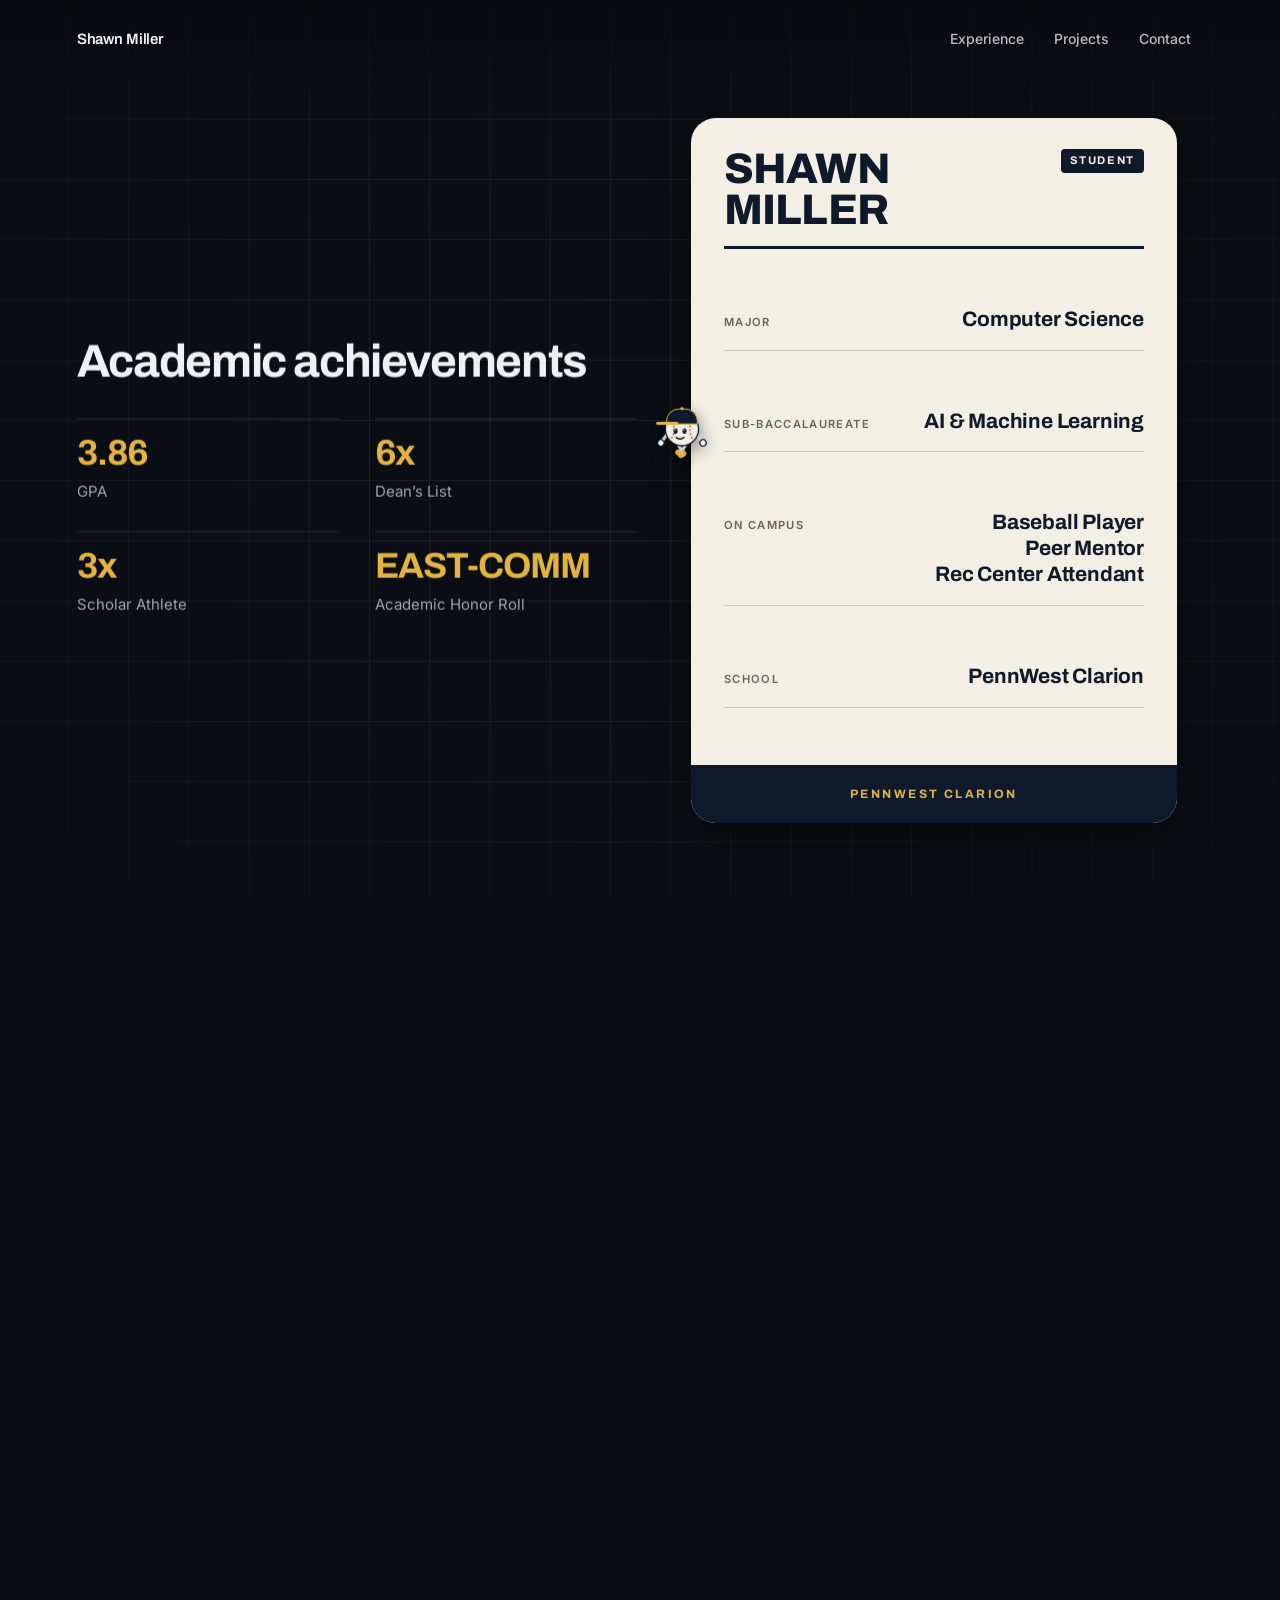
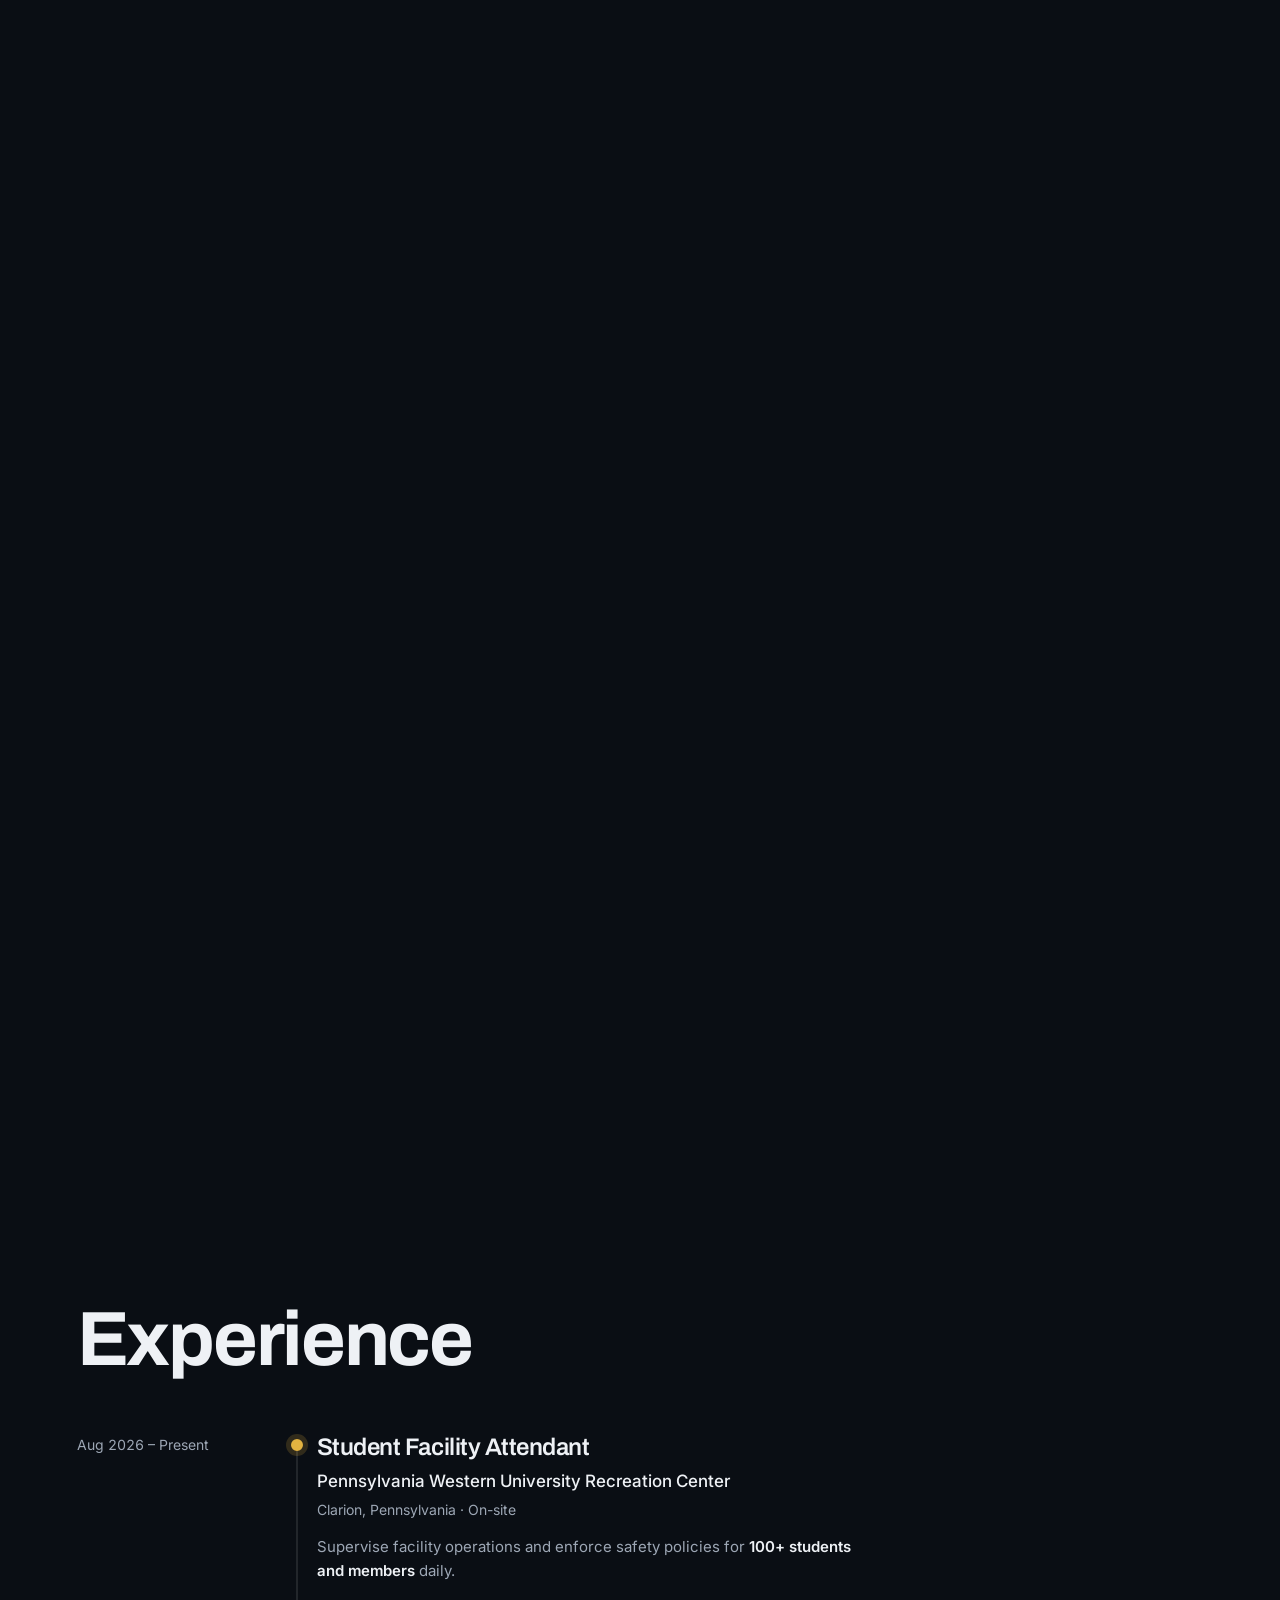
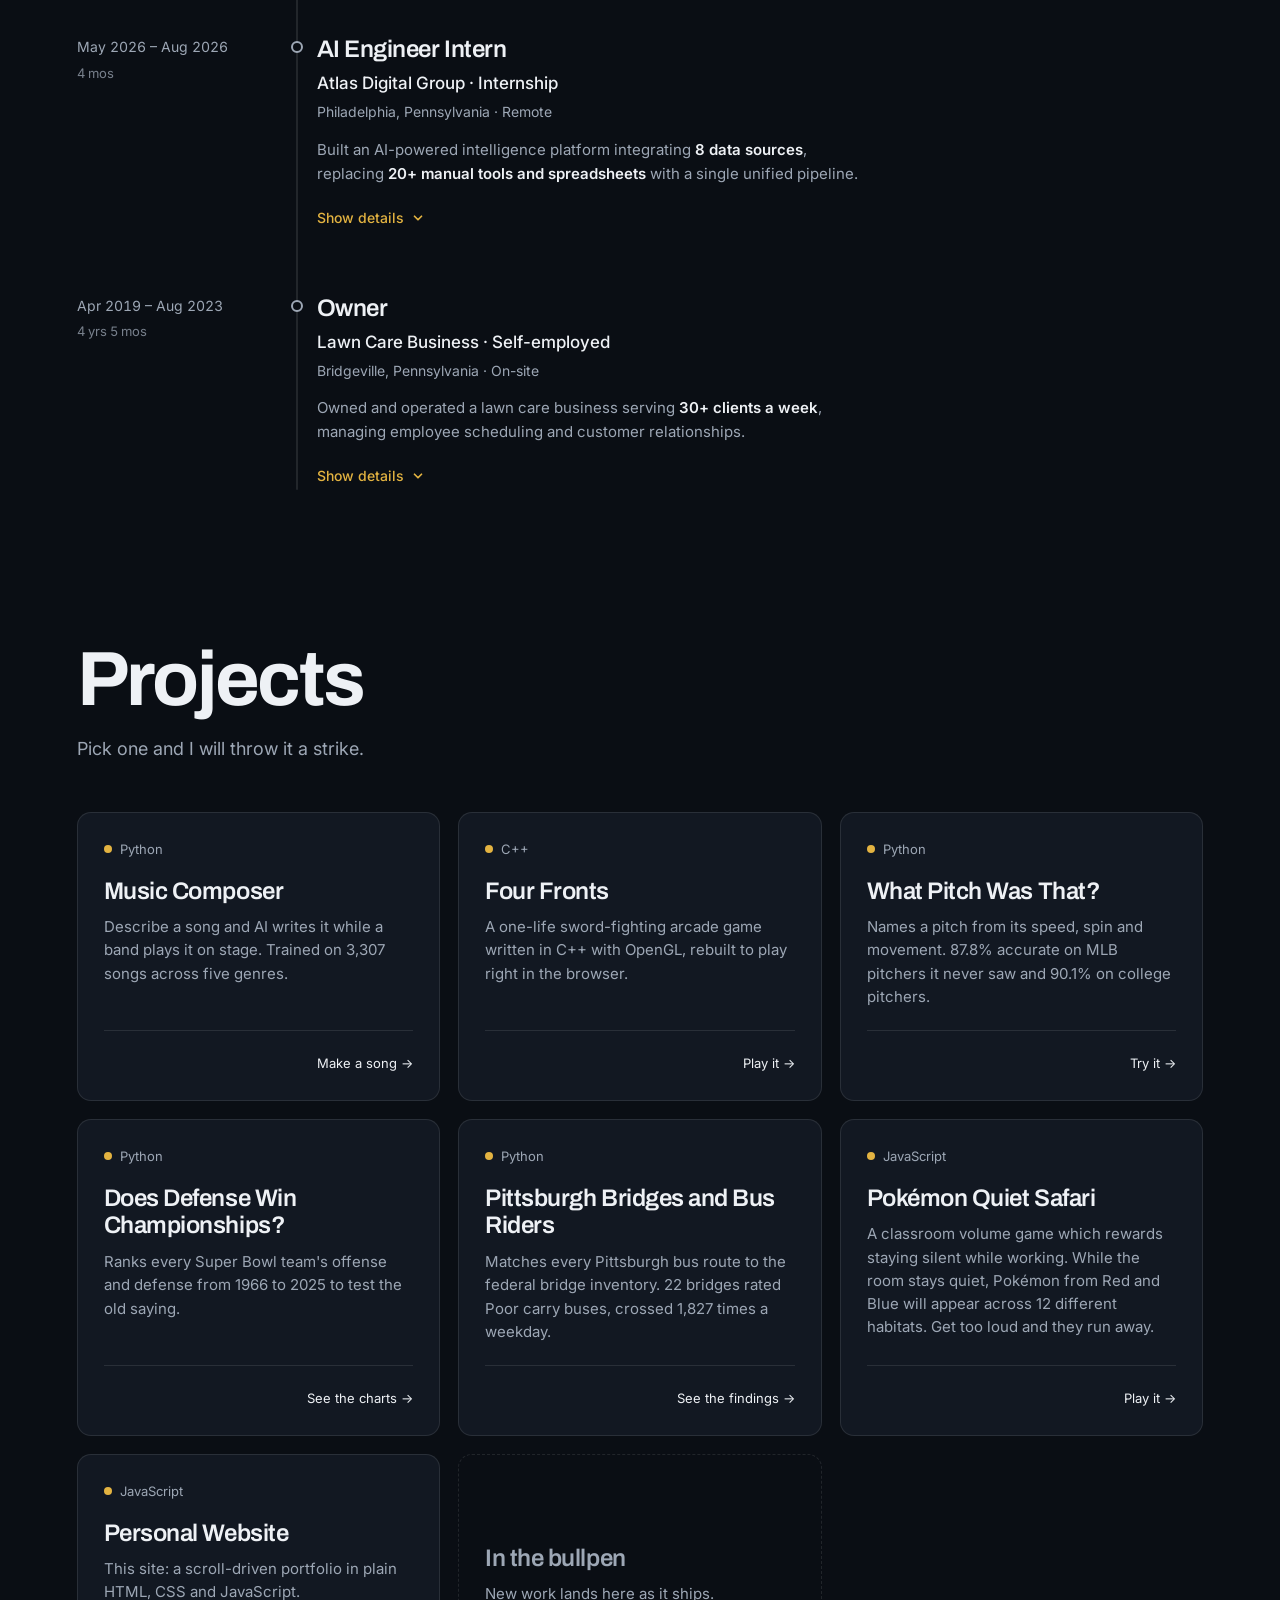
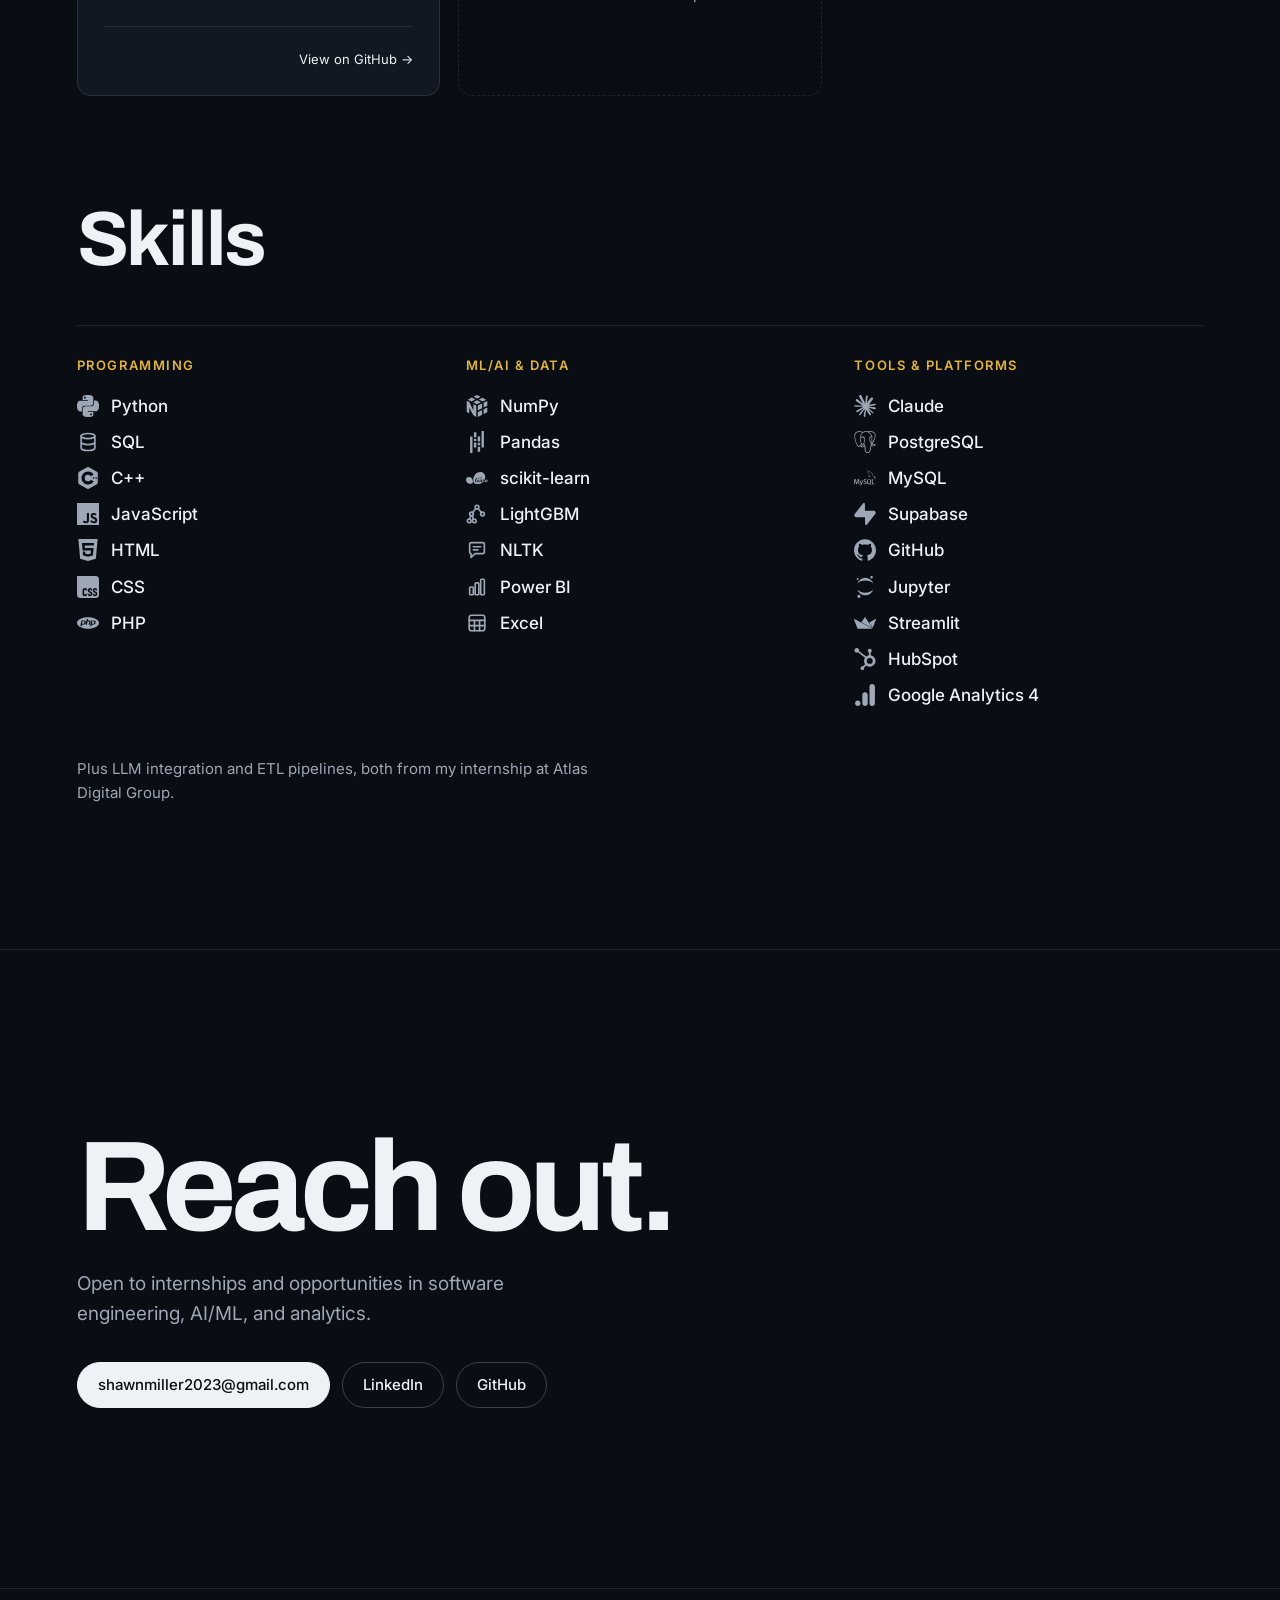
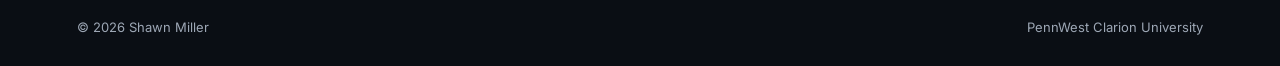
==== commit c022a654: "Show skills as three plain columns Replace the drifting logo rows with one column per résumé group: " ====
--- a/index.html
+++ b/index.html
@@ -174,54 +174,44 @@
 
     <section class="skills" id="skills" aria-labelledby="skills-title">
       <h2 id="skills-title">Skills</h2>
-      <div class="skills__row">
-        <h3 id="skills-g0">Programming</h3>
-        <div class="marquee" data-dir="left">
-          <div class="marquee__track">
-            <ul class="marquee__set" role="list" aria-labelledby="skills-g0">
-              <li class="skill"><svg viewBox="0 0 24 24" aria-hidden="true" focusable="false"><path d="M14.25.18l.9.2.73.26.59.3.45.32.34.34.25.34.16.33.1.3.04.26.02.2-.01.13V8.5l-.05.63-.13.55-.21.46-.26.38-.3.31-.33.25-.35.19-.35.14-.33.1-.3.07-.26.04-.21.02H8.77l-.69.05-.59.14-.5.22-.41.27-.33.32-.27.35-.2.36-.15.37-.1.35-.07.32-.04.27-.02.21v3.06H3.17l-.21-.03-.28-.07-.32-.12-.35-.18-.36-.26-.36-.36-.35-.46-.32-.59-.28-.73-.21-.88-.14-1.05-.05-1.23.06-1.22.16-1.04.24-.87.32-.71.36-.57.4-.44.42-.33.42-.24.4-.16.36-.1.32-.05.24-.01h.16l.06.01h8.16v-.83H6.18l-.01-2.75-.02-.37.05-.34.11-.31.17-.28.25-.26.31-.23.38-.2.44-.18.51-.15.58-.12.64-.1.71-.06.77-.04.84-.02 1.27.05zm-6.3 1.98l-.23.33-.08.41.08.41.23.34.33.22.41.09.41-.09.33-.22.23-.34.08-.41-.08-.41-.23-.33-.33-.22-.41-.09-.41.09zm13.09 3.95l.28.06.32.12.35.18.36.27.36.35.35.47.32.59.28.73.21.88.14 1.04.05 1.23-.06 1.23-.16 1.04-.24.86-.32.71-.36.57-.4.45-.42.33-.42.24-.4.16-.36.09-.32.05-.24.02-.16-.01h-8.22v.82h5.84l.01 2.76.02.36-.05.34-.11.31-.17.29-.25.25-.31.24-.38.2-.44.17-.51.15-.58.13-.64.09-.71.07-.77.04-.84.01-1.27-.04-1.07-.14-.9-.2-.73-.25-.59-.3-.45-.33-.34-.34-.25-.34-.16-.33-.1-.3-.04-.25-.02-.2.01-.13v-5.34l.05-.64.13-.54.21-.46.26-.38.3-.32.33-.24.35-.2.35-.14.33-.1.3-.06.26-.04.21-.02.13-.01h5.84l.69-.05.59-.14.5-.21.41-.28.33-.32.27-.35.2-.36.15-.36.1-.35.07-.32.04-.28.02-.21V6.07h2.09l.14.01zm-6.47 14.25l-.23.33-.08.41.08.41.23.33.33.23.41.08.41-.08.33-.23.23-.33.08-.41-.08-.41-.23-.33-.33-.23-.41-.08-.41.08z"/></svg><span>Python</span></li>
-              <li class="skill"><svg viewBox="0 0 24 24" aria-hidden="true" focusable="false" class="glyph"><ellipse cx="12" cy="5.5" rx="7.5" ry="2.8"/><path d="M4.5 5.5v13c0 1.5 3.4 2.8 7.5 2.8s7.5-1.3 7.5-2.8v-13M4.5 12c0 1.5 3.4 2.8 7.5 2.8s7.5-1.3 7.5-2.8"/></svg><span>SQL</span></li>
-              <li class="skill"><svg viewBox="0 0 24 24" aria-hidden="true" focusable="false"><path d="M22.394 6c-.167-.29-.398-.543-.652-.69L12.926.22c-.509-.294-1.34-.294-1.848 0L2.26 5.31c-.508.293-.923 1.013-.923 1.6v10.18c0 .294.104.62.271.91.167.29.398.543.652.69l8.816 5.09c.508.293 1.34.293 1.848 0l8.816-5.09c.254-.147.485-.4.652-.69.167-.29.27-.616.27-.91V6.91c.003-.294-.1-.62-.268-.91zM12 19.11c-3.92 0-7.109-3.19-7.109-7.11 0-3.92 3.19-7.11 7.11-7.11a7.133 7.133 0 016.156 3.553l-3.076 1.78a3.567 3.567 0 00-3.08-1.78A3.56 3.56 0 008.444 12 3.56 3.56 0 0012 15.555a3.57 3.57 0 003.08-1.778l3.078 1.78A7.135 7.135 0 0112 19.11zm7.11-6.715h-.79v.79h-.79v-.79h-.79v-.79h.79v-.79h.79v.79h.79zm2.962 0h-.79v.79h-.79v-.79h-.79v-.79h.79v-.79h.79v.79h.79z"/></svg><span>C++</span></li>
-              <li class="skill"><svg viewBox="0 0 24 24" aria-hidden="true" focusable="false"><path d="M0 0h24v24H0V0zm22.034 18.276c-.175-1.095-.888-2.015-3.003-2.873-.736-.345-1.554-.585-1.797-1.14-.091-.33-.105-.51-.046-.705.15-.646.915-.84 1.515-.66.39.12.75.42.976.9 1.034-.676 1.034-.676 1.755-1.125-.27-.42-.404-.601-.586-.78-.63-.705-1.469-1.065-2.834-1.034l-.705.089c-.676.165-1.32.525-1.71 1.005-1.14 1.291-.811 3.541.569 4.471 1.365 1.02 3.361 1.244 3.616 2.205.24 1.17-.87 1.545-1.966 1.41-.811-.18-1.26-.586-1.755-1.336l-1.83 1.051c.21.48.45.689.81 1.109 1.74 1.756 6.09 1.666 6.871-1.004.029-.09.24-.705.074-1.65l.046.067zm-8.983-7.245h-2.248c0 1.938-.009 3.864-.009 5.805 0 1.232.063 2.363-.138 2.711-.33.689-1.18.601-1.566.48-.396-.196-.597-.466-.83-.855-.063-.105-.11-.196-.127-.196l-1.825 1.125c.305.63.75 1.172 1.324 1.517.855.51 2.004.675 3.207.405.783-.226 1.458-.691 1.811-1.411.51-.93.402-2.07.397-3.346.012-2.054 0-4.109 0-6.179l.004-.056z"/></svg><span>JavaScript</span></li>
-              <li class="skill"><svg viewBox="0 0 24 24" aria-hidden="true" focusable="false"><path d="M1.5 0h21l-1.91 21.563L11.977 24l-8.564-2.438L1.5 0zm7.031 9.75l-.232-2.718 10.059.003.23-2.622L5.412 4.41l.698 8.01h9.126l-.326 3.426-2.91.804-2.955-.81-.188-2.11H6.248l.33 4.171L12 19.351l5.379-1.443.744-8.157H8.531z"/></svg><span>HTML</span></li>
-              <li class="skill"><svg viewBox="0 0 24 24" aria-hidden="true" focusable="false"><path d="M0 0v20.16A3.84 3.84 0 0 0 3.84 24h16.32A3.84 3.84 0 0 0 24 20.16V3.84A3.84 3.84 0 0 0 20.16 0Zm14.256 13.08c1.56 0 2.28 1.08 2.304 2.64h-1.608c.024-.288-.048-.6-.144-.84-.096-.192-.288-.264-.552-.264-.456 0-.696.264-.696.84-.024.576.288.888.768 1.08.72.288 1.608.744 1.92 1.296q.432.648.432 1.656c0 1.608-.912 2.592-2.496 2.592-1.656 0-2.4-1.032-2.424-2.688h1.68c0 .792.264 1.176.792 1.176.264 0 .456-.072.552-.24.192-.312.24-1.176-.048-1.512-.312-.408-.912-.6-1.32-.816q-.828-.396-1.224-.936c-.24-.36-.36-.888-.36-1.536 0-1.44.936-2.472 2.424-2.448m5.4 0c1.584 0 2.304 1.08 2.328 2.64h-1.608c0-.288-.048-.6-.168-.84-.096-.192-.264-.264-.528-.264-.48 0-.72.264-.72.84s.288.888.792 1.08c.696.288 1.608.744 1.92 1.296.264.432.408.984.408 1.656.024 1.608-.888 2.592-2.472 2.592-1.68 0-2.424-1.056-2.448-2.688h1.68c0 .744.264 1.176.792 1.176.264 0 .456-.072.552-.24.216-.312.264-1.176-.048-1.512-.288-.408-.888-.6-1.32-.816-.552-.264-.96-.576-1.2-.936s-.36-.888-.36-1.536c-.024-1.44.912-2.472 2.4-2.448m-11.031.018c.711-.006 1.419.198 1.839.63.432.432.672 1.128.648 1.992H9.336c.024-.456-.096-.792-.432-.96-.312-.144-.768-.048-.888.24-.12.264-.192.576-.168.864v3.504c0 .744.264 1.128.768 1.128a.65.65 0 0 0 .552-.264c.168-.24.192-.552.168-.84h1.776c.096 1.632-.984 2.712-2.568 2.688-1.536 0-2.496-.864-2.472-2.472v-4.032c0-.816.24-1.44.696-1.848.432-.408 1.146-.624 1.857-.63"/></svg><span>CSS</span></li>
-              <li class="skill"><svg viewBox="0 0 24 24" aria-hidden="true" focusable="false"><path d="M7.01 10.207h-.944l-.515 2.648h.838c.556 0 .97-.105 1.242-.314.272-.21.455-.559.55-1.049.092-.47.05-.802-.124-.995-.175-.193-.523-.29-1.047-.29zM12 5.688C5.373 5.688 0 8.514 0 12s5.373 6.313 12 6.313S24 15.486 24 12c0-3.486-5.373-6.312-12-6.312zm-3.26 7.451c-.261.25-.575.438-.917.551-.336.108-.765.164-1.285.164H5.357l-.327 1.681H3.652l1.23-6.326h2.65c.797 0 1.378.209 1.744.628.366.418.476 1.002.33 1.752a2.836 2.836 0 0 1-.305.847c-.143.255-.33.49-.561.703zm4.024.715l.543-2.799c.063-.318.039-.536-.068-.651-.107-.116-.336-.174-.687-.174H11.46l-.704 3.625H9.388l1.23-6.327h1.367l-.327 1.682h1.218c.767 0 1.295.134 1.586.401s.378.7.263 1.299l-.572 2.944h-1.389zm7.597-2.265a2.782 2.782 0 0 1-.305.847c-.143.255-.33.49-.561.703a2.44 2.44 0 0 1-.917.551c-.336.108-.765.164-1.286.164h-1.18l-.327 1.682h-1.378l1.23-6.326h2.649c.797 0 1.378.209 1.744.628.366.417.477 1.001.331 1.751zM17.766 10.207h-.943l-.516 2.648h.838c.557 0 .971-.105 1.242-.314.272-.21.455-.559.551-1.049.092-.47.049-.802-.125-.995s-.524-.29-1.047-.29z"/></svg><span>PHP</span></li>
-            </ul>
-          </div>
-        </div>
-      </div>
-      <div class="skills__row">
-        <h3 id="skills-g1">ML/AI &amp; Data</h3>
-        <div class="marquee" data-dir="right">
-          <div class="marquee__track">
-            <ul class="marquee__set" role="list" aria-labelledby="skills-g1">
-              <li class="skill"><svg viewBox="0 0 24 24" aria-hidden="true" focusable="false"><path d="M10.315 4.876L6.3048 2.8517l-4.401 2.1965 4.1186 2.0683zm1.8381.9277l4.2045 2.1223-4.3622 2.1906-4.125-2.0718zm5.6153-2.9213l4.3193 2.1658-3.863 1.9402-4.2131-2.1252zm-1.859-.9329L12.021 0 8.1742 1.9193l4.0068 2.0208zm-3.0401 16.7443V24l4.7107-2.3507-.0053-5.3085zm4.7037-4.2057l-.0052-5.2528-4.6985 2.3356v5.2546zm5.6553-.9845v5.327l-4.0178 2.0052-.0029-5.3028zm0-1.8626V6.4214l-4.0253 2.001.0034 5.2633zM11.2062 11.571L8.0333 9.9756v6.895s-3.8804-8.2564-4.2399-8.998c-.0463-.0957-.2371-.2007-.2858-.2262C2.8118 7.2812.773 6.2485.773 6.2485V18.43l2.8204 1.5076v-6.3674s3.8392 7.3775 3.878 7.458c.0389.0807.4245.8582.8362 1.1314.5485.363 2.8992 1.7766 2.8992 1.7766z"/></svg><span>NumPy</span></li>
-              <li class="skill"><svg viewBox="0 0 24 24" aria-hidden="true" focusable="false"><path d="M16.922 0h2.623v18.104h-2.623zm-4.126 12.94h2.623v2.57h-2.623zm0-7.037h2.623v5.446h-2.623zm0 11.197h2.623v5.446h-2.623zM4.456 5.896h2.622V24H4.455zm4.213 2.559h2.623v2.57H8.67zm0 4.151h2.623v5.447H8.67zm0-11.187h2.623v5.446H8.67Z"/></svg><span>Pandas</span></li>
-              <li class="skill"><svg viewBox="0 0 24 24" aria-hidden="true" focusable="false"><path d="M15.601 5.53c-1.91.035-3.981.91-5.63 2.56-2.93 2.93-2.083 8.53-1.088 9.525.805.804 6.595 1.843 9.526-1.088a9.74 9.74 0 0 0 .584-.643c.043-.292.205-.66.489-1.106a1.848 1.848 0 0 1-.537.176c-.144.265-.37.55-.676.855-.354.335-.607.554-.76.656a.795.795 0 0 1-.437.152c-.35 0-.514-.308-.494-.924-.22.316-.425.549-.612.7a.914.914 0 0 1-.578.224c-.194 0-.36-.09-.496-.273a1.03 1.03 0 0 1-.193-.507 4.016 4.016 0 0 1-.726.583c-.224.132-.47.197-.74.197-.3 0-.543-.096-.727-.288a.978.978 0 0 1-.257-.524v.004c-.3.276-.564.48-.79.611a1.295 1.295 0 0 1-.649.197.693.693 0 0 1-.571-.275c-.145-.183-.218-.43-.218-.739 0-.464.101-1.02.302-1.67.201-.65.445-1.25.733-1.797l.842-.312a.21.21 0 0 1 .06-.013c.063 0 .116.047.157.14.04.095.061.221.061.38 0 .451-.104.888-.312 1.31-.207.422-.532.873-.974 1.352-.018.23-.027.388-.027.474 0 .193.036.345.106.458.071.113.165.169.282.169a.71.71 0 0 0 .382-.13c.132-.084.333-.26.602-.523.028-.418.187-.798.482-1.142.324-.38.685-.569 1.08-.569.206 0 .37.054.494.16a.524.524 0 0 1 .186.417c0 .458-.486.829-1.459 1.114.088.43.32.646.693.646a.807.807 0 0 0 .417-.117c.129-.076.321-.243.575-.497.032-.252.118-.495.259-.728.182-.3.416-.544.701-.73.285-.185.537-.278.756-.278.276 0 .47.127.58.381l.677-.374h.186l-.292.971c-.15.488-.226.823-.226 1.004 0 .19.067.285.202.285.086 0 .181-.045.285-.137.104-.092.25-.232.437-.42v.001c.143-.155.274-.32.392-.494-.19-.084-.285-.21-.285-.375 0-.17.058-.352.174-.545.116-.194.275-.29.479-.29.172 0 .258.088.258.265 0 .139-.05.338-.149.596.367-.04.687-.32.961-.842l.228-.01c1.059-2.438.828-5.075-.83-6.732-1.019-1.02-2.408-1.5-3.895-1.471zm4.725 8.203a8.938 8.938 0 0 1-1.333 2.151 1.09 1.09 0 0 0-.012.147c0 .168.047.309.14.423.092.113.206.17.34.17.296 0 .714-.264 1.254-.787-.001.04-.003.08-.003.121 0 .146.012.368.036.666l.733-.172c0-.2.003-.357.01-.474.01-.157.033-.33.066-.517.02-.11.07-.216.152-.315l.186-.216a5.276 5.276 0 0 1 .378-.397c.062-.055.116-.099.162-.13a.26.26 0 0 1 .123-.046c.055 0 .083.035.083.106 0 .07-.052.236-.156.497-.194.486-.292.848-.292 1.084 0 .175.046.314.136.418a.45.45 0 0 0 .358.155c.365 0 .803-.269 1.313-.808v-.381c-.361.426-.623.64-.784.64-.109 0-.163-.067-.163-.2 0-.1.065-.316.195-.65.19-.486.285-.836.285-1.048a.464.464 0 0 0-.112-.319.36.36 0 0 0-.282-.127c-.165 0-.354.077-.567.233-.213.156-.5.436-.863.84.053-.262.165-.622.335-1.08l-.809.156a6.54 6.54 0 0 0-.399 1.074c-.04.156-.07.316-.092.48a7.447 7.447 0 0 1-.49.45.38.38 0 0 1-.229.08.208.208 0 0 1-.174-.082.352.352 0 0 1-.064-.222c0-.1.019-.214.056-.343.038-.13.12-.373.249-.731l.308-.849zm-17.21-2.927c-.863-.016-1.67.263-2.261.854-1.352 1.352-1.07 3.827.631 5.527 1.7 1.701 4.95 1.21 5.527.632.467-.466 1.07-3.827-.631-5.527-.957-.957-2.158-1.465-3.267-1.486zm12.285.358h.166v.21H15.4zm.427 0h.166v.865l.46-.455h.195l-.364.362.428.684h-.198l-.357-.575-.164.166v.41h-.166zm1.016 0h.166v.21h-.166zm.481.122h.166v.288h.172v.135h-.172v.717c0 .037.006.062.02.075.012.013.037.02.074.02a.23.23 0 0 0 .078-.01v.141a.802.802 0 0 1-.136.014.23.23 0 0 1-.15-.043.15.15 0 0 1-.052-.123v-.79h-.141v-.136h.141zm-3.562.258c.081 0 .15.012.207.038.057.024.1.061.13.11s.045.106.045.173h-.176c-.006-.111-.075-.167-.208-.167a.285.285 0 0 0-.164.041.134.134 0 0 0-.06.117c0 .035.015.065.045.088.03.024.08.044.15.06l.16.039a.47.47 0 0 1 .224.105c.047.046.07.108.07.186a.3.3 0 0 1-.052.175.327.327 0 0 1-.152.116.585.585 0 0 1-.226.041c-.136 0-.24-.03-.309-.088-.069-.059-.105-.149-.109-.269h.176c.004.037.01.065.017.084a.166.166 0 0 0 .034.054c.044.043.112.065.204.065a.31.31 0 0 0 .177-.045.139.139 0 0 0 .067-.119.116.116 0 0 0-.038-.09.287.287 0 0 0-.124-.055l-.156-.038a1.248 1.248 0 0 1-.159-.05.359.359 0 0 1-.098-.061.22.22 0 0 1-.058-.083.32.32 0 0 1-.016-.108c0-.096.036-.174.109-.232a.45.45 0 0 1 .29-.087zm1.035 0a.46.46 0 0 1 .202.043.351.351 0 0 1 .187.212.577.577 0 0 1 .023.126h-.168a.256.256 0 0 0-.078-.168.242.242 0 0 0-.17-.06.248.248 0 0 0-.155.05.306.306 0 0 0-.1.144.662.662 0 0 0-.034.224.58.58 0 0 0 .035.214.299.299 0 0 0 .101.135.261.261 0 0 0 .157.048c.142 0 .227-.084.256-.252h.167a.519.519 0 0 1-.065.22.35.35 0 0 1-.146.138.464.464 0 0 1-.216.048.448.448 0 0 1-.246-.066.441.441 0 0 1-.161-.192.703.703 0 0 1-.057-.293c0-.085.01-.163.032-.233a.522.522 0 0 1 .095-.182.403.403 0 0 1 .15-.117.453.453 0 0 1 .191-.04zm.603.03h.166v1.046H15.4zm1.443 0h.166v1.046h-.166zm-5.05.618c-.08 0-.2.204-.356.611-.155.407-.308.977-.459 1.71.281-.312.509-.662.683-1.05.175-.387.262-.72.262-.999a.455.455 0 0 0-.036-.197c-.025-.05-.056-.075-.093-.075zm4.662 1.797c-.221 0-.431.188-.629.563-.197.376-.296.722-.296 1.038 0 .12.029.216.088.29a.273.273 0 0 0 .223.111c.221 0 .43-.188.625-.565.196-.377.294-.725.294-1.043a.457.457 0 0 0-.083-.29.269.269 0 0 0-.222-.104zm-2.848.007c-.146 0-.285.11-.417.333-.133.222-.2.51-.2.866.566-.159.849-.452.849-.881 0-.212-.077-.318-.232-.318Z"/></svg><span>scikit-learn</span></li>
-              <li class="skill"><svg viewBox="0 0 24 24" aria-hidden="true" focusable="false" class="glyph"><circle cx="12" cy="4.5" r="2"/><circle cx="6" cy="12" r="2"/><circle cx="18" cy="12" r="2"/><circle cx="3.5" cy="19.5" r="2"/><circle cx="9" cy="19.5" r="2"/><path d="M10.8 6.1 7.2 10.4M13.2 6.1l3.6 4.3M5.2 13.8l-1 3.8M6.9 13.8l1.2 3.8"/></svg><span>LightGBM</span></li>
-              <li class="skill"><svg viewBox="0 0 24 24" aria-hidden="true" focusable="false" class="glyph"><path d="M4 5.5A1.5 1.5 0 0 1 5.5 4h13A1.5 1.5 0 0 1 20 5.5v9a1.5 1.5 0 0 1-1.5 1.5H10l-4.5 4v-4h0A1.5 1.5 0 0 1 4 14.5z"/><path d="M8 8.5h8M8 11.8h5"/></svg><span>NLTK</span></li>
-              <li class="skill"><svg viewBox="0 0 24 24" aria-hidden="true" focusable="false" class="glyph"><rect x="4" y="12" width="4" height="8.5" rx="1"/><rect x="10" y="7.5" width="4" height="13" rx="1"/><rect x="16" y="3.5" width="4" height="17" rx="1"/></svg><span>Power BI</span></li>
-              <li class="skill"><svg viewBox="0 0 24 24" aria-hidden="true" focusable="false" class="glyph"><rect x="3.5" y="3.5" width="17" height="17" rx="2.5"/><path d="M3.5 9.2h17M3.5 14.8h17M9.2 9.2v11.3M14.8 9.2v11.3"/></svg><span>Excel</span></li>
-            </ul>
-          </div>
-        </div>
-      </div>
-      <div class="skills__row">
-        <h3 id="skills-g2">Tools &amp; Platforms</h3>
-        <div class="marquee" data-dir="left">
-          <div class="marquee__track">
-            <ul class="marquee__set" role="list" aria-labelledby="skills-g2">
-              <li class="skill"><svg viewBox="0 0 24 24" aria-hidden="true" focusable="false"><path d="m4.7144 15.9555 4.7174-2.6471.079-.2307-.079-.1275h-.2307l-.7893-.0486-2.6956-.0729-2.3375-.0971-2.2646-.1214-.5707-.1215-.5343-.7042.0546-.3522.4797-.3218.686.0608 1.5179.1032 2.2767.1578 1.6514.0972 2.4468.255h.3886l.0546-.1579-.1336-.0971-.1032-.0972L6.973 9.8356l-2.55-1.6879-1.3356-.9714-.7225-.4918-.3643-.4614-.1578-1.0078.6557-.7225.8803.0607.2246.0607.8925.686 1.9064 1.4754 2.4893 1.8336.3643.3035.1457-.1032.0182-.0728-.164-.2733-1.3539-2.4467-1.445-2.4893-.6435-1.032-.17-.6194c-.0607-.255-.1032-.4674-.1032-.7285L6.287.1335 6.6997 0l.9957.1336.419.3642.6192 1.4147 1.0018 2.2282 1.5543 3.0296.4553.8985.2429.8318.091.255h.1579v-.1457l.1275-1.706.2368-2.0947.2307-2.6957.0789-.7589.3764-.9107.7468-.4918.5828.2793.4797.686-.0668.4433-.2853 1.8517-.5586 2.9021-.3643 1.9429h.2125l.2429-.2429.9835-1.3053 1.6514-2.0643.7286-.8196.85-.9046.5464-.4311h1.0321l.759 1.1293-.34 1.1657-1.0625 1.3478-.8804 1.1414-1.2628 1.7-.7893 1.36.0729.1093.1882-.0183 2.8535-.607 1.5421-.2794 1.8396-.3157.8318.3886.091.3946-.3278.8075-1.967.4857-2.3072.4614-3.4364.8136-.0425.0304.0486.0607 1.5482.1457.6618.0364h1.621l3.0175.2247.7892.522.4736.6376-.079.4857-1.2142.6193-1.6393-.3886-3.825-.9107-1.3113-.3279h-.1822v.1093l1.0929 1.0686 2.0035 1.8092 2.5075 2.3314.1275.5768-.3218.4554-.34-.0486-2.2039-1.6575-.85-.7468-1.9246-1.621h-.1275v.17l.4432.6496 2.3436 3.5214.1214 1.0807-.17.3521-.6071.2125-.6679-.1214-1.3721-1.9246L14.38 17.959l-1.1414-1.9428-.1397.079-.674 7.2552-.3156.3703-.7286.2793-.6071-.4614-.3218-.7468.3218-1.4753.3886-1.9246.3157-1.53.2853-1.9004.17-.6314-.0121-.0425-.1397.0182-1.4328 1.9672-2.1796 2.9446-1.7243 1.8456-.4128.164-.7164-.3704.0667-.6618.4008-.5889 2.386-3.0357 1.4389-1.882.929-1.0868-.0062-.1579h-.0546l-6.3385 4.1164-1.1293.1457-.4857-.4554.0608-.7467.2307-.2429 1.9064-1.3114Z"/></svg><span>Claude</span></li>
-              <li class="skill"><svg viewBox="0 0 24 24" aria-hidden="true" focusable="false"><path d="M23.5594 14.7228a.5269.5269 0 0 0-.0563-.1191c-.139-.2632-.4768-.3418-1.0074-.2321-1.6533.3411-2.2935.1312-2.5256-.0191 1.342-2.0482 2.445-4.522 3.0411-6.8297.2714-1.0507.7982-3.5237.1222-4.7316a1.5641 1.5641 0 0 0-.1509-.235C21.6931.9086 19.8007.0248 17.5099.0005c-1.4947-.0158-2.7705.3461-3.1161.4794a9.449 9.449 0 0 0-.5159-.0816 8.044 8.044 0 0 0-1.3114-.1278c-1.1822-.0184-2.2038.2642-3.0498.8406-.8573-.3211-4.7888-1.645-7.2219.0788C.9359 2.1526.3086 3.8733.4302 6.3043c.0409.818.5069 3.334 1.2423 5.7436.4598 1.5065.9387 2.7019 1.4334 3.582.553.9942 1.1259 1.5933 1.7143 1.7895.4474.1491 1.1327.1441 1.8581-.7279.8012-.9635 1.5903-1.8258 1.9446-2.2069.4351.2355.9064.3625 1.39.3772a.0569.0569 0 0 0 .0004.0041 11.0312 11.0312 0 0 0-.2472.3054c-.3389.4302-.4094.5197-1.5002.7443-.3102.064-1.1344.2339-1.1464.8115-.0025.1224.0329.2309.0919.3268.2269.4231.9216.6097 1.015.6331 1.3345.3335 2.5044.092 3.3714-.6787-.017 2.231.0775 4.4174.3454 5.0874.2212.5529.7618 1.9045 2.4692 1.9043.2505 0 .5263-.0291.8296-.0941 1.7819-.3821 2.5557-1.1696 2.855-2.9059.1503-.8707.4016-2.8753.5388-4.1012.0169-.0703.0357-.1207.057-.1362.0007-.0005.0697-.0471.4272.0307a.3673.3673 0 0 0 .0443.0068l.2539.0223.0149.001c.8468.0384 1.9114-.1426 2.5312-.4308.6438-.2988 1.8057-1.0323 1.5951-1.6698zM2.371 11.8765c-.7435-2.4358-1.1779-4.8851-1.2123-5.5719-.1086-2.1714.4171-3.6829 1.5623-4.4927 1.8367-1.2986 4.8398-.5408 6.108-.13-.0032.0032-.0066.0061-.0098.0094-2.0238 2.044-1.9758 5.536-1.9708 5.7495-.0002.0823.0066.1989.0162.3593.0348.5873.0996 1.6804-.0735 2.9184-.1609 1.1504.1937 2.2764.9728 3.0892.0806.0841.1648.1631.2518.2374-.3468.3714-1.1004 1.1926-1.9025 2.1576-.5677.6825-.9597.5517-1.0886.5087-.3919-.1307-.813-.5871-1.2381-1.3223-.4796-.839-.9635-2.0317-1.4155-3.5126zm6.0072 5.0871c-.1711-.0428-.3271-.1132-.4322-.1772.0889-.0394.2374-.0902.4833-.1409 1.2833-.2641 1.4815-.4506 1.9143-1.0002.0992-.126.2116-.2687.3673-.4426a.3549.3549 0 0 0 .0737-.1298c.1708-.1513.2724-.1099.4369-.0417.156.0646.3078.26.3695.4752.0291.1016.0619.2945-.0452.4444-.9043 1.2658-2.2216 1.2494-3.1676 1.0128zm2.094-3.988-.0525.141c-.133.3566-.2567.6881-.3334 1.003-.6674-.0021-1.3168-.2872-1.8105-.8024-.6279-.6551-.9131-1.5664-.7825-2.5004.1828-1.3079.1153-2.4468.079-3.0586-.005-.0857-.0095-.1607-.0122-.2199.2957-.2621 1.6659-.9962 2.6429-.7724.4459.1022.7176.4057.8305.928.5846 2.7038.0774 3.8307-.3302 4.7363-.084.1866-.1633.3629-.2311.5454zm7.3637 4.5725c-.0169.1768-.0358.376-.0618.5959l-.146.4383a.3547.3547 0 0 0-.0182.1077c-.0059.4747-.054.6489-.115.8693-.0634.2292-.1353.4891-.1794 1.0575-.11 1.4143-.8782 2.2267-2.4172 2.5565-1.5155.3251-1.7843-.4968-2.0212-1.2217a6.5824 6.5824 0 0 0-.0769-.2266c-.2154-.5858-.1911-1.4119-.1574-2.5551.0165-.5612-.0249-1.9013-.3302-2.6462.0044-.2932.0106-.5909.019-.8918a.3529.3529 0 0 0-.0153-.1126 1.4927 1.4927 0 0 0-.0439-.208c-.1226-.4283-.4213-.7866-.7797-.9351-.1424-.059-.4038-.1672-.7178-.0869.067-.276.1831-.5875.309-.9249l.0529-.142c.0595-.16.134-.3257.213-.5012.4265-.9476 1.0106-2.2453.3766-5.1772-.2374-1.0981-1.0304-1.6343-2.2324-1.5098-.7207.0746-1.3799.3654-1.7088.5321a5.6716 5.6716 0 0 0-.1958.1041c.0918-1.1064.4386-3.1741 1.7357-4.4823a4.0306 4.0306 0 0 1 .3033-.276.3532.3532 0 0 0 .1447-.0644c.7524-.5706 1.6945-.8506 2.802-.8325.4091.0067.8017.0339 1.1742.081 1.939.3544 3.2439 1.4468 4.0359 2.3827.8143.9623 1.2552 1.9315 1.4312 2.4543-1.3232-.1346-2.2234.1268-2.6797.779-.9926 1.4189.543 4.1729 1.2811 5.4964.1353.2426.2522.4522.2889.5413.2403.5825.5515.9713.7787 1.2552.0696.087.1372.1714.1885.245-.4008.1155-1.1208.3825-1.0552 1.717-.0123.1563-.0423.4469-.0834.8148-.0461.2077-.0702.4603-.0994.7662zm.8905-1.6211c-.0405-.8316.2691-.9185.5967-1.0105a2.8566 2.8566 0 0 0 .135-.0406 1.202 1.202 0 0 0 .1342.103c.5703.3765 1.5823.4213 3.0068.1344-.2016.1769-.5189.3994-.9533.6011-.4098.1903-1.0957.333-1.7473.3636-.7197.0336-1.0859-.0807-1.1721-.151zm.5695-9.2712c-.0059.3508-.0542.6692-.1054 1.0017-.055.3576-.112.7274-.1264 1.1762-.0142.4368.0404.8909.0932 1.3301.1066.887.216 1.8003-.2075 2.7014a3.5272 3.5272 0 0 1-.1876-.3856c-.0527-.1276-.1669-.3326-.3251-.6162-.6156-1.1041-2.0574-3.6896-1.3193-4.7446.3795-.5427 1.3408-.5661 2.1781-.463zm.2284 7.0137a12.3762 12.3762 0 0 0-.0853-.1074l-.0355-.0444c.7262-1.1995.5842-2.3862.4578-3.4385-.0519-.4318-.1009-.8396-.0885-1.2226.0129-.4061.0666-.7543.1185-1.0911.0639-.415.1288-.8443.1109-1.3505.0134-.0531.0188-.1158.0118-.1902-.0457-.4855-.5999-1.938-1.7294-3.253-.6076-.7073-1.4896-1.4972-2.6889-2.0395.5251-.1066 1.2328-.2035 2.0244-.1859 2.0515.0456 3.6746.8135 4.8242 2.2824a.908.908 0 0 1 .0667.1002c.7231 1.3556-.2762 6.2751-2.9867 10.5405zm-8.8166-6.1162c-.025.1794-.3089.4225-.6211.4225a.5821.5821 0 0 1-.0809-.0056c-.1873-.026-.3765-.144-.5059-.3156-.0458-.0605-.1203-.178-.1055-.2844.0055-.0401.0261-.0985.0925-.1488.1182-.0894.3518-.1226.6096-.0867.3163.0441.6426.1938.6113.4186zm7.9305-.4114c.0111.0792-.049.201-.1531.3102-.0683.0717-.212.1961-.4079.2232a.5456.5456 0 0 1-.075.0052c-.2935 0-.5414-.2344-.5607-.3717-.024-.1765.2641-.3106.5611-.352.297-.0414.6111.0088.6356.1851z"/></svg><span>PostgreSQL</span></li>
-              <li class="skill"><svg viewBox="0 0 24 24" aria-hidden="true" focusable="false"><path d="M16.405 5.501c-.115 0-.193.014-.274.033v.013h.014c.054.104.146.18.214.273.054.107.1.214.154.32l.014-.015c.094-.066.14-.172.14-.333-.04-.047-.046-.094-.08-.14-.04-.067-.126-.1-.18-.153zM5.77 18.695h-.927a50.854 50.854 0 00-.27-4.41h-.008l-1.41 4.41H2.45l-1.4-4.41h-.01a72.892 72.892 0 00-.195 4.41H0c.055-1.966.192-3.81.41-5.53h1.15l1.335 4.064h.008l1.347-4.064h1.095c.242 2.015.384 3.86.428 5.53zm4.017-4.08c-.378 2.045-.876 3.533-1.492 4.46-.482.716-1.01 1.073-1.583 1.073-.153 0-.34-.046-.566-.138v-.494c.11.017.24.026.386.026.268 0 .483-.075.647-.222.197-.18.295-.382.295-.605 0-.155-.077-.47-.23-.944L6.23 14.615h.91l.727 2.36c.164.536.233.91.205 1.123.4-1.064.678-2.227.835-3.483zm12.325 4.08h-2.63v-5.53h.885v4.85h1.745zm-3.32.135l-1.016-.5c.09-.076.177-.158.255-.25.433-.506.648-1.258.648-2.253 0-1.83-.718-2.746-2.155-2.746-.704 0-1.254.232-1.65.697-.43.508-.646 1.256-.646 2.245 0 .972.19 1.686.574 2.14.35.41.877.615 1.583.615.264 0 .506-.033.725-.098l1.325.772.36-.622zM15.5 17.588c-.225-.36-.337-.94-.337-1.736 0-1.393.424-2.09 1.27-2.09.443 0 .77.167.977.5.224.362.336.936.336 1.723 0 1.404-.424 2.108-1.27 2.108-.445 0-.77-.167-.978-.5zm-1.658-.425c0 .47-.172.856-.516 1.156-.344.3-.803.45-1.384.45-.543 0-1.064-.172-1.573-.515l.237-.476c.438.22.833.328 1.19.328.332 0 .593-.073.783-.22a.754.754 0 00.3-.615c0-.33-.23-.61-.648-.845-.388-.213-1.163-.657-1.163-.657-.422-.307-.632-.636-.632-1.177 0-.45.157-.81.47-1.085.315-.278.72-.415 1.22-.415.512 0 .98.136 1.4.41l-.213.476a2.726 2.726 0 00-1.064-.23c-.283 0-.502.068-.654.206a.685.685 0 00-.248.524c0 .328.234.61.666.85.393.215 1.187.67 1.187.67.433.305.648.63.648 1.168zm9.382-5.852c-.535-.014-.95.04-1.297.188-.1.04-.26.04-.274.167.055.053.063.14.11.214.08.134.218.313.346.407.14.11.28.216.427.31.26.16.555.255.81.416.145.094.293.213.44.313.073.05.12.14.214.172v-.02c-.046-.06-.06-.147-.105-.214-.067-.067-.134-.127-.2-.193a3.223 3.223 0 00-.695-.675c-.214-.146-.682-.35-.77-.595l-.013-.014c.146-.013.32-.066.46-.106.227-.06.435-.047.67-.106.106-.027.213-.06.32-.094v-.06c-.12-.12-.21-.283-.334-.395a8.867 8.867 0 00-1.104-.823c-.21-.134-.476-.22-.697-.334-.08-.04-.214-.06-.26-.127-.12-.146-.19-.34-.275-.514a17.69 17.69 0 01-.547-1.163c-.12-.262-.193-.523-.34-.763-.69-1.137-1.437-1.826-2.586-2.5-.247-.14-.543-.2-.856-.274-.167-.008-.334-.02-.5-.027-.11-.047-.216-.174-.31-.235-.38-.24-1.364-.76-1.644-.072-.18.434.267.862.422 1.082.115.153.26.328.34.5.047.116.06.235.107.356.106.294.207.622.347.897.073.14.153.287.247.413.054.073.146.107.167.227-.094.136-.1.334-.154.5-.24.757-.146 1.693.194 2.25.107.166.362.534.703.393.3-.12.234-.5.32-.835.02-.08.007-.133.048-.187v.015c.094.188.188.367.274.555.206.328.566.668.867.895.16.12.287.328.487.402v-.02h-.015c-.043-.058-.1-.086-.154-.133a3.445 3.445 0 01-.35-.4 8.76 8.76 0 01-.747-1.218c-.11-.21-.202-.436-.29-.643-.04-.08-.04-.2-.107-.24-.1.146-.247.273-.32.453-.127.288-.14.642-.188 1.01-.027.007-.014 0-.027.014-.214-.052-.287-.274-.367-.46-.2-.475-.233-1.238-.06-1.785.047-.14.247-.582.167-.716-.042-.127-.174-.2-.247-.303a2.478 2.478 0 01-.24-.427c-.16-.374-.24-.788-.414-1.162-.08-.173-.22-.354-.334-.513-.127-.18-.267-.307-.368-.52-.033-.073-.08-.194-.027-.274.014-.054.042-.075.094-.09.088-.072.335.022.422.062.247.1.455.194.662.334.094.066.195.193.315.226h.14c.214.047.455.014.655.073.355.114.675.28.962.46a5.953 5.953 0 012.085 2.286c.08.154.115.295.188.455.14.33.313.663.455.982.14.315.275.636.476.897.1.14.502.213.682.286.133.06.34.115.46.188.23.14.454.3.67.454.11.076.443.243.463.378z"/></svg><span>MySQL</span></li>
-              <li class="skill"><svg viewBox="0 0 24 24" aria-hidden="true" focusable="false"><path d="M11.9 1.036c-.015-.986-1.26-1.41-1.874-.637L.764 12.05C-.33 13.427.65 15.455 2.409 15.455h9.579l.113 7.51c.014.985 1.259 1.408 1.873.636l9.262-11.653c1.093-1.375.113-3.403-1.645-3.403h-9.642z"/></svg><span>Supabase</span></li>
-              <li class="skill"><svg viewBox="0 0 24 24" aria-hidden="true" focusable="false"><path d="M12 .297c-6.63 0-12 5.373-12 12 0 5.303 3.438 9.8 8.205 11.385.6.113.82-.258.82-.577 0-.285-.01-1.04-.015-2.04-3.338.724-4.042-1.61-4.042-1.61C4.422 18.07 3.633 17.7 3.633 17.7c-1.087-.744.084-.729.084-.729 1.205.084 1.838 1.236 1.838 1.236 1.07 1.835 2.809 1.305 3.495.998.108-.776.417-1.305.76-1.605-2.665-.3-5.466-1.332-5.466-5.93 0-1.31.465-2.38 1.235-3.22-.135-.303-.54-1.523.105-3.176 0 0 1.005-.322 3.3 1.23.96-.267 1.98-.399 3-.405 1.02.006 2.04.138 3 .405 2.28-1.552 3.285-1.23 3.285-1.23.645 1.653.24 2.873.12 3.176.765.84 1.23 1.91 1.23 3.22 0 4.61-2.805 5.625-5.475 5.92.42.36.81 1.096.81 2.22 0 1.606-.015 2.896-.015 3.286 0 .315.21.69.825.57C20.565 22.092 24 17.592 24 12.297c0-6.627-5.373-12-12-12"/></svg><span>GitHub</span></li>
-              <li class="skill"><svg viewBox="0 0 24 24" aria-hidden="true" focusable="false"><path d="M7.157 22.201A1.784 1.799 0 0 1 5.374 24a1.784 1.799 0 0 1-1.784-1.799 1.784 1.799 0 0 1 1.784-1.799 1.784 1.799 0 0 1 1.783 1.799zM20.582 1.427a1.415 1.427 0 0 1-1.415 1.428 1.415 1.427 0 0 1-1.416-1.428A1.415 1.427 0 0 1 19.167 0a1.415 1.427 0 0 1 1.415 1.427zM4.992 3.336A1.047 1.056 0 0 1 3.946 4.39a1.047 1.056 0 0 1-1.047-1.055A1.047 1.056 0 0 1 3.946 2.28a1.047 1.056 0 0 1 1.046 1.056zm7.336 1.517c3.769 0 7.06 1.38 8.768 3.424a9.363 9.363 0 0 0-3.393-4.547 9.238 9.238 0 0 0-5.377-1.728A9.238 9.238 0 0 0 6.95 3.73a9.363 9.363 0 0 0-3.394 4.547c1.713-2.04 5.004-3.424 8.772-3.424zm.001 13.295c-3.768 0-7.06-1.381-8.768-3.425a9.363 9.363 0 0 0 3.394 4.547A9.238 9.238 0 0 0 12.33 21a9.238 9.238 0 0 0 5.377-1.729 9.363 9.363 0 0 0 3.393-4.547c-1.712 2.044-5.003 3.425-8.772 3.425Z"/></svg><span>Jupyter</span></li>
-              <li class="skill"><svg viewBox="0 0 24 24" aria-hidden="true" focusable="false"><path d="M16.673 11.32l6.862-3.618c.233-.136.554.12.442.387L20.463 17.1zm-8.556-.229l3.473-5.187c.203-.328.578-.316.793-.028l7.886 11.75zm-3.375 7.25c-.28 0-.835-.284-.993-.716l-3.72-9.46c-.118-.331.139-.614.48-.464l19.474 10.306c-.149.147-.453.337-.72.334z"/></svg><span>Streamlit</span></li>
-              <li class="skill"><svg viewBox="0 0 24 24" aria-hidden="true" focusable="false"><path d="M18.164 7.93V5.084a2.198 2.198 0 001.267-1.978v-.067A2.2 2.2 0 0017.238.845h-.067a2.2 2.2 0 00-2.193 2.193v.067a2.196 2.196 0 001.252 1.973l.013.006v2.852a6.22 6.22 0 00-2.969 1.31l.012-.01-7.828-6.095A2.497 2.497 0 104.3 4.656l-.012.006 7.697 5.991a6.176 6.176 0 00-1.038 3.446c0 1.343.425 2.588 1.147 3.607l-.013-.02-2.342 2.343a1.968 1.968 0 00-.58-.095h-.002a2.033 2.033 0 102.033 2.033 1.978 1.978 0 00-.1-.595l.005.014 2.317-2.317a6.247 6.247 0 104.782-11.134l-.036-.005zm-.964 9.378a3.206 3.206 0 113.215-3.207v.002a3.206 3.206 0 01-3.207 3.207z"/></svg><span>HubSpot</span></li>
-              <li class="skill"><svg viewBox="0 0 24 24" aria-hidden="true" focusable="false"><path d="M22.84 2.9982v17.9987c.0086 1.6473-1.3197 2.9897-2.967 2.9984a2.9808 2.9808 0 01-.3677-.0208c-1.528-.226-2.6477-1.5558-2.6105-3.1V3.1204c-.0369-1.5458 1.0856-2.8762 2.6157-3.1 1.6361-.1915 3.1178.9796 3.3093 2.6158.014.1201.0208.241.0202.3619zM4.1326 18.0548c-1.6417 0-2.9726 1.331-2.9726 2.9726C1.16 22.6691 2.4909 24 4.1326 24s2.9726-1.3309 2.9726-2.9726-1.331-2.9726-2.9726-2.9726zm7.8728-9.0098c-.0171 0-.0342 0-.0513.0003-1.6495.0904-2.9293 1.474-2.891 3.1256v7.9846c0 2.167.9535 3.4825 2.3505 3.763 1.6118.3266 3.1832-.7152 3.5098-2.327.04-.1974.06-.3983.0593-.5998v-8.9585c.003-1.6474-1.33-2.9852-2.9773-2.9882z"/></svg><span>Google Analytics 4</span></li>
-            </ul>
-          </div>
+      <div class="skills__cols">
+        <div class="skills__col">
+          <h3 id="skills-g0">Programming</h3>
+          <ul role="list" aria-labelledby="skills-g0">
+            <li class="skill"><svg viewBox="0 0 24 24" aria-hidden="true" focusable="false"><path d="M14.25.18l.9.2.73.26.59.3.45.32.34.34.25.34.16.33.1.3.04.26.02.2-.01.13V8.5l-.05.63-.13.55-.21.46-.26.38-.3.31-.33.25-.35.19-.35.14-.33.1-.3.07-.26.04-.21.02H8.77l-.69.05-.59.14-.5.22-.41.27-.33.32-.27.35-.2.36-.15.37-.1.35-.07.32-.04.27-.02.21v3.06H3.17l-.21-.03-.28-.07-.32-.12-.35-.18-.36-.26-.36-.36-.35-.46-.32-.59-.28-.73-.21-.88-.14-1.05-.05-1.23.06-1.22.16-1.04.24-.87.32-.71.36-.57.4-.44.42-.33.42-.24.4-.16.36-.1.32-.05.24-.01h.16l.06.01h8.16v-.83H6.18l-.01-2.75-.02-.37.05-.34.11-.31.17-.28.25-.26.31-.23.38-.2.44-.18.51-.15.58-.12.64-.1.71-.06.77-.04.84-.02 1.27.05zm-6.3 1.98l-.23.33-.08.41.08.41.23.34.33.22.41.09.41-.09.33-.22.23-.34.08-.41-.08-.41-.23-.33-.33-.22-.41-.09-.41.09zm13.09 3.95l.28.06.32.12.35.18.36.27.36.35.35.47.32.59.28.73.21.88.14 1.04.05 1.23-.06 1.23-.16 1.04-.24.86-.32.71-.36.57-.4.45-.42.33-.42.24-.4.16-.36.09-.32.05-.24.02-.16-.01h-8.22v.82h5.84l.01 2.76.02.36-.05.34-.11.31-.17.29-.25.25-.31.24-.38.2-.44.17-.51.15-.58.13-.64.09-.71.07-.77.04-.84.01-1.27-.04-1.07-.14-.9-.2-.73-.25-.59-.3-.45-.33-.34-.34-.25-.34-.16-.33-.1-.3-.04-.25-.02-.2.01-.13v-5.34l.05-.64.13-.54.21-.46.26-.38.3-.32.33-.24.35-.2.35-.14.33-.1.3-.06.26-.04.21-.02.13-.01h5.84l.69-.05.59-.14.5-.21.41-.28.33-.32.27-.35.2-.36.15-.36.1-.35.07-.32.04-.28.02-.21V6.07h2.09l.14.01zm-6.47 14.25l-.23.33-.08.41.08.41.23.33.33.23.41.08.41-.08.33-.23.23-.33.08-.41-.08-.41-.23-.33-.33-.23-.41-.08-.41.08z"/></svg><span>Python</span></li>
+            <li class="skill"><svg viewBox="0 0 24 24" aria-hidden="true" focusable="false" class="glyph"><ellipse cx="12" cy="5.5" rx="7.5" ry="2.8"/><path d="M4.5 5.5v13c0 1.5 3.4 2.8 7.5 2.8s7.5-1.3 7.5-2.8v-13M4.5 12c0 1.5 3.4 2.8 7.5 2.8s7.5-1.3 7.5-2.8"/></svg><span>SQL</span></li>
+            <li class="skill"><svg viewBox="0 0 24 24" aria-hidden="true" focusable="false"><path d="M22.394 6c-.167-.29-.398-.543-.652-.69L12.926.22c-.509-.294-1.34-.294-1.848 0L2.26 5.31c-.508.293-.923 1.013-.923 1.6v10.18c0 .294.104.62.271.91.167.29.398.543.652.69l8.816 5.09c.508.293 1.34.293 1.848 0l8.816-5.09c.254-.147.485-.4.652-.69.167-.29.27-.616.27-.91V6.91c.003-.294-.1-.62-.268-.91zM12 19.11c-3.92 0-7.109-3.19-7.109-7.11 0-3.92 3.19-7.11 7.11-7.11a7.133 7.133 0 016.156 3.553l-3.076 1.78a3.567 3.567 0 00-3.08-1.78A3.56 3.56 0 008.444 12 3.56 3.56 0 0012 15.555a3.57 3.57 0 003.08-1.778l3.078 1.78A7.135 7.135 0 0112 19.11zm7.11-6.715h-.79v.79h-.79v-.79h-.79v-.79h.79v-.79h.79v.79h.79zm2.962 0h-.79v.79h-.79v-.79h-.79v-.79h.79v-.79h.79v.79h.79z"/></svg><span>C++</span></li>
+            <li class="skill"><svg viewBox="0 0 24 24" aria-hidden="true" focusable="false"><path d="M0 0h24v24H0V0zm22.034 18.276c-.175-1.095-.888-2.015-3.003-2.873-.736-.345-1.554-.585-1.797-1.14-.091-.33-.105-.51-.046-.705.15-.646.915-.84 1.515-.66.39.12.75.42.976.9 1.034-.676 1.034-.676 1.755-1.125-.27-.42-.404-.601-.586-.78-.63-.705-1.469-1.065-2.834-1.034l-.705.089c-.676.165-1.32.525-1.71 1.005-1.14 1.291-.811 3.541.569 4.471 1.365 1.02 3.361 1.244 3.616 2.205.24 1.17-.87 1.545-1.966 1.41-.811-.18-1.26-.586-1.755-1.336l-1.83 1.051c.21.48.45.689.81 1.109 1.74 1.756 6.09 1.666 6.871-1.004.029-.09.24-.705.074-1.65l.046.067zm-8.983-7.245h-2.248c0 1.938-.009 3.864-.009 5.805 0 1.232.063 2.363-.138 2.711-.33.689-1.18.601-1.566.48-.396-.196-.597-.466-.83-.855-.063-.105-.11-.196-.127-.196l-1.825 1.125c.305.63.75 1.172 1.324 1.517.855.51 2.004.675 3.207.405.783-.226 1.458-.691 1.811-1.411.51-.93.402-2.07.397-3.346.012-2.054 0-4.109 0-6.179l.004-.056z"/></svg><span>JavaScript</span></li>
+            <li class="skill"><svg viewBox="0 0 24 24" aria-hidden="true" focusable="false"><path d="M1.5 0h21l-1.91 21.563L11.977 24l-8.564-2.438L1.5 0zm7.031 9.75l-.232-2.718 10.059.003.23-2.622L5.412 4.41l.698 8.01h9.126l-.326 3.426-2.91.804-2.955-.81-.188-2.11H6.248l.33 4.171L12 19.351l5.379-1.443.744-8.157H8.531z"/></svg><span>HTML</span></li>
+            <li class="skill"><svg viewBox="0 0 24 24" aria-hidden="true" focusable="false"><path d="M0 0v20.16A3.84 3.84 0 0 0 3.84 24h16.32A3.84 3.84 0 0 0 24 20.16V3.84A3.84 3.84 0 0 0 20.16 0Zm14.256 13.08c1.56 0 2.28 1.08 2.304 2.64h-1.608c.024-.288-.048-.6-.144-.84-.096-.192-.288-.264-.552-.264-.456 0-.696.264-.696.84-.024.576.288.888.768 1.08.72.288 1.608.744 1.92 1.296q.432.648.432 1.656c0 1.608-.912 2.592-2.496 2.592-1.656 0-2.4-1.032-2.424-2.688h1.68c0 .792.264 1.176.792 1.176.264 0 .456-.072.552-.24.192-.312.24-1.176-.048-1.512-.312-.408-.912-.6-1.32-.816q-.828-.396-1.224-.936c-.24-.36-.36-.888-.36-1.536 0-1.44.936-2.472 2.424-2.448m5.4 0c1.584 0 2.304 1.08 2.328 2.64h-1.608c0-.288-.048-.6-.168-.84-.096-.192-.264-.264-.528-.264-.48 0-.72.264-.72.84s.288.888.792 1.08c.696.288 1.608.744 1.92 1.296.264.432.408.984.408 1.656.024 1.608-.888 2.592-2.472 2.592-1.68 0-2.424-1.056-2.448-2.688h1.68c0 .744.264 1.176.792 1.176.264 0 .456-.072.552-.24.216-.312.264-1.176-.048-1.512-.288-.408-.888-.6-1.32-.816-.552-.264-.96-.576-1.2-.936s-.36-.888-.36-1.536c-.024-1.44.912-2.472 2.4-2.448m-11.031.018c.711-.006 1.419.198 1.839.63.432.432.672 1.128.648 1.992H9.336c.024-.456-.096-.792-.432-.96-.312-.144-.768-.048-.888.24-.12.264-.192.576-.168.864v3.504c0 .744.264 1.128.768 1.128a.65.65 0 0 0 .552-.264c.168-.24.192-.552.168-.84h1.776c.096 1.632-.984 2.712-2.568 2.688-1.536 0-2.496-.864-2.472-2.472v-4.032c0-.816.24-1.44.696-1.848.432-.408 1.146-.624 1.857-.63"/></svg><span>CSS</span></li>
+            <li class="skill"><svg viewBox="0 0 24 24" aria-hidden="true" focusable="false"><path d="M7.01 10.207h-.944l-.515 2.648h.838c.556 0 .97-.105 1.242-.314.272-.21.455-.559.55-1.049.092-.47.05-.802-.124-.995-.175-.193-.523-.29-1.047-.29zM12 5.688C5.373 5.688 0 8.514 0 12s5.373 6.313 12 6.313S24 15.486 24 12c0-3.486-5.373-6.312-12-6.312zm-3.26 7.451c-.261.25-.575.438-.917.551-.336.108-.765.164-1.285.164H5.357l-.327 1.681H3.652l1.23-6.326h2.65c.797 0 1.378.209 1.744.628.366.418.476 1.002.33 1.752a2.836 2.836 0 0 1-.305.847c-.143.255-.33.49-.561.703zm4.024.715l.543-2.799c.063-.318.039-.536-.068-.651-.107-.116-.336-.174-.687-.174H11.46l-.704 3.625H9.388l1.23-6.327h1.367l-.327 1.682h1.218c.767 0 1.295.134 1.586.401s.378.7.263 1.299l-.572 2.944h-1.389zm7.597-2.265a2.782 2.782 0 0 1-.305.847c-.143.255-.33.49-.561.703a2.44 2.44 0 0 1-.917.551c-.336.108-.765.164-1.286.164h-1.18l-.327 1.682h-1.378l1.23-6.326h2.649c.797 0 1.378.209 1.744.628.366.417.477 1.001.331 1.751zM17.766 10.207h-.943l-.516 2.648h.838c.557 0 .971-.105 1.242-.314.272-.21.455-.559.551-1.049.092-.47.049-.802-.125-.995s-.524-.29-1.047-.29z"/></svg><span>PHP</span></li>
+          </ul>
+        </div>
+        <div class="skills__col">
+          <h3 id="skills-g1">ML/AI &amp; Data</h3>
+          <ul role="list" aria-labelledby="skills-g1">
+            <li class="skill"><svg viewBox="0 0 24 24" aria-hidden="true" focusable="false"><path d="M10.315 4.876L6.3048 2.8517l-4.401 2.1965 4.1186 2.0683zm1.8381.9277l4.2045 2.1223-4.3622 2.1906-4.125-2.0718zm5.6153-2.9213l4.3193 2.1658-3.863 1.9402-4.2131-2.1252zm-1.859-.9329L12.021 0 8.1742 1.9193l4.0068 2.0208zm-3.0401 16.7443V24l4.7107-2.3507-.0053-5.3085zm4.7037-4.2057l-.0052-5.2528-4.6985 2.3356v5.2546zm5.6553-.9845v5.327l-4.0178 2.0052-.0029-5.3028zm0-1.8626V6.4214l-4.0253 2.001.0034 5.2633zM11.2062 11.571L8.0333 9.9756v6.895s-3.8804-8.2564-4.2399-8.998c-.0463-.0957-.2371-.2007-.2858-.2262C2.8118 7.2812.773 6.2485.773 6.2485V18.43l2.8204 1.5076v-6.3674s3.8392 7.3775 3.878 7.458c.0389.0807.4245.8582.8362 1.1314.5485.363 2.8992 1.7766 2.8992 1.7766z"/></svg><span>NumPy</span></li>
+            <li class="skill"><svg viewBox="0 0 24 24" aria-hidden="true" focusable="false"><path d="M16.922 0h2.623v18.104h-2.623zm-4.126 12.94h2.623v2.57h-2.623zm0-7.037h2.623v5.446h-2.623zm0 11.197h2.623v5.446h-2.623zM4.456 5.896h2.622V24H4.455zm4.213 2.559h2.623v2.57H8.67zm0 4.151h2.623v5.447H8.67zm0-11.187h2.623v5.446H8.67Z"/></svg><span>Pandas</span></li>
+            <li class="skill"><svg viewBox="0 0 24 24" aria-hidden="true" focusable="false"><path d="M15.601 5.53c-1.91.035-3.981.91-5.63 2.56-2.93 2.93-2.083 8.53-1.088 9.525.805.804 6.595 1.843 9.526-1.088a9.74 9.74 0 0 0 .584-.643c.043-.292.205-.66.489-1.106a1.848 1.848 0 0 1-.537.176c-.144.265-.37.55-.676.855-.354.335-.607.554-.76.656a.795.795 0 0 1-.437.152c-.35 0-.514-.308-.494-.924-.22.316-.425.549-.612.7a.914.914 0 0 1-.578.224c-.194 0-.36-.09-.496-.273a1.03 1.03 0 0 1-.193-.507 4.016 4.016 0 0 1-.726.583c-.224.132-.47.197-.74.197-.3 0-.543-.096-.727-.288a.978.978 0 0 1-.257-.524v.004c-.3.276-.564.48-.79.611a1.295 1.295 0 0 1-.649.197.693.693 0 0 1-.571-.275c-.145-.183-.218-.43-.218-.739 0-.464.101-1.02.302-1.67.201-.65.445-1.25.733-1.797l.842-.312a.21.21 0 0 1 .06-.013c.063 0 .116.047.157.14.04.095.061.221.061.38 0 .451-.104.888-.312 1.31-.207.422-.532.873-.974 1.352-.018.23-.027.388-.027.474 0 .193.036.345.106.458.071.113.165.169.282.169a.71.71 0 0 0 .382-.13c.132-.084.333-.26.602-.523.028-.418.187-.798.482-1.142.324-.38.685-.569 1.08-.569.206 0 .37.054.494.16a.524.524 0 0 1 .186.417c0 .458-.486.829-1.459 1.114.088.43.32.646.693.646a.807.807 0 0 0 .417-.117c.129-.076.321-.243.575-.497.032-.252.118-.495.259-.728.182-.3.416-.544.701-.73.285-.185.537-.278.756-.278.276 0 .47.127.58.381l.677-.374h.186l-.292.971c-.15.488-.226.823-.226 1.004 0 .19.067.285.202.285.086 0 .181-.045.285-.137.104-.092.25-.232.437-.42v.001c.143-.155.274-.32.392-.494-.19-.084-.285-.21-.285-.375 0-.17.058-.352.174-.545.116-.194.275-.29.479-.29.172 0 .258.088.258.265 0 .139-.05.338-.149.596.367-.04.687-.32.961-.842l.228-.01c1.059-2.438.828-5.075-.83-6.732-1.019-1.02-2.408-1.5-3.895-1.471zm4.725 8.203a8.938 8.938 0 0 1-1.333 2.151 1.09 1.09 0 0 0-.012.147c0 .168.047.309.14.423.092.113.206.17.34.17.296 0 .714-.264 1.254-.787-.001.04-.003.08-.003.121 0 .146.012.368.036.666l.733-.172c0-.2.003-.357.01-.474.01-.157.033-.33.066-.517.02-.11.07-.216.152-.315l.186-.216a5.276 5.276 0 0 1 .378-.397c.062-.055.116-.099.162-.13a.26.26 0 0 1 .123-.046c.055 0 .083.035.083.106 0 .07-.052.236-.156.497-.194.486-.292.848-.292 1.084 0 .175.046.314.136.418a.45.45 0 0 0 .358.155c.365 0 .803-.269 1.313-.808v-.381c-.361.426-.623.64-.784.64-.109 0-.163-.067-.163-.2 0-.1.065-.316.195-.65.19-.486.285-.836.285-1.048a.464.464 0 0 0-.112-.319.36.36 0 0 0-.282-.127c-.165 0-.354.077-.567.233-.213.156-.5.436-.863.84.053-.262.165-.622.335-1.08l-.809.156a6.54 6.54 0 0 0-.399 1.074c-.04.156-.07.316-.092.48a7.447 7.447 0 0 1-.49.45.38.38 0 0 1-.229.08.208.208 0 0 1-.174-.082.352.352 0 0 1-.064-.222c0-.1.019-.214.056-.343.038-.13.12-.373.249-.731l.308-.849zm-17.21-2.927c-.863-.016-1.67.263-2.261.854-1.352 1.352-1.07 3.827.631 5.527 1.7 1.701 4.95 1.21 5.527.632.467-.466 1.07-3.827-.631-5.527-.957-.957-2.158-1.465-3.267-1.486zm12.285.358h.166v.21H15.4zm.427 0h.166v.865l.46-.455h.195l-.364.362.428.684h-.198l-.357-.575-.164.166v.41h-.166zm1.016 0h.166v.21h-.166zm.481.122h.166v.288h.172v.135h-.172v.717c0 .037.006.062.02.075.012.013.037.02.074.02a.23.23 0 0 0 .078-.01v.141a.802.802 0 0 1-.136.014.23.23 0 0 1-.15-.043.15.15 0 0 1-.052-.123v-.79h-.141v-.136h.141zm-3.562.258c.081 0 .15.012.207.038.057.024.1.061.13.11s.045.106.045.173h-.176c-.006-.111-.075-.167-.208-.167a.285.285 0 0 0-.164.041.134.134 0 0 0-.06.117c0 .035.015.065.045.088.03.024.08.044.15.06l.16.039a.47.47 0 0 1 .224.105c.047.046.07.108.07.186a.3.3 0 0 1-.052.175.327.327 0 0 1-.152.116.585.585 0 0 1-.226.041c-.136 0-.24-.03-.309-.088-.069-.059-.105-.149-.109-.269h.176c.004.037.01.065.017.084a.166.166 0 0 0 .034.054c.044.043.112.065.204.065a.31.31 0 0 0 .177-.045.139.139 0 0 0 .067-.119.116.116 0 0 0-.038-.09.287.287 0 0 0-.124-.055l-.156-.038a1.248 1.248 0 0 1-.159-.05.359.359 0 0 1-.098-.061.22.22 0 0 1-.058-.083.32.32 0 0 1-.016-.108c0-.096.036-.174.109-.232a.45.45 0 0 1 .29-.087zm1.035 0a.46.46 0 0 1 .202.043.351.351 0 0 1 .187.212.577.577 0 0 1 .023.126h-.168a.256.256 0 0 0-.078-.168.242.242 0 0 0-.17-.06.248.248 0 0 0-.155.05.306.306 0 0 0-.1.144.662.662 0 0 0-.034.224.58.58 0 0 0 .035.214.299.299 0 0 0 .101.135.261.261 0 0 0 .157.048c.142 0 .227-.084.256-.252h.167a.519.519 0 0 1-.065.22.35.35 0 0 1-.146.138.464.464 0 0 1-.216.048.448.448 0 0 1-.246-.066.441.441 0 0 1-.161-.192.703.703 0 0 1-.057-.293c0-.085.01-.163.032-.233a.522.522 0 0 1 .095-.182.403.403 0 0 1 .15-.117.453.453 0 0 1 .191-.04zm.603.03h.166v1.046H15.4zm1.443 0h.166v1.046h-.166zm-5.05.618c-.08 0-.2.204-.356.611-.155.407-.308.977-.459 1.71.281-.312.509-.662.683-1.05.175-.387.262-.72.262-.999a.455.455 0 0 0-.036-.197c-.025-.05-.056-.075-.093-.075zm4.662 1.797c-.221 0-.431.188-.629.563-.197.376-.296.722-.296 1.038 0 .12.029.216.088.29a.273.273 0 0 0 .223.111c.221 0 .43-.188.625-.565.196-.377.294-.725.294-1.043a.457.457 0 0 0-.083-.29.269.269 0 0 0-.222-.104zm-2.848.007c-.146 0-.285.11-.417.333-.133.222-.2.51-.2.866.566-.159.849-.452.849-.881 0-.212-.077-.318-.232-.318Z"/></svg><span>scikit-learn</span></li>
+            <li class="skill"><svg viewBox="0 0 24 24" aria-hidden="true" focusable="false" class="glyph"><circle cx="12" cy="4.5" r="2"/><circle cx="6" cy="12" r="2"/><circle cx="18" cy="12" r="2"/><circle cx="3.5" cy="19.5" r="2"/><circle cx="9" cy="19.5" r="2"/><path d="M10.8 6.1 7.2 10.4M13.2 6.1l3.6 4.3M5.2 13.8l-1 3.8M6.9 13.8l1.2 3.8"/></svg><span>LightGBM</span></li>
+            <li class="skill"><svg viewBox="0 0 24 24" aria-hidden="true" focusable="false" class="glyph"><path d="M4 5.5A1.5 1.5 0 0 1 5.5 4h13A1.5 1.5 0 0 1 20 5.5v9a1.5 1.5 0 0 1-1.5 1.5H10l-4.5 4v-4h0A1.5 1.5 0 0 1 4 14.5z"/><path d="M8 8.5h8M8 11.8h5"/></svg><span>NLTK</span></li>
+            <li class="skill"><svg viewBox="0 0 24 24" aria-hidden="true" focusable="false" class="glyph"><rect x="4" y="12" width="4" height="8.5" rx="1"/><rect x="10" y="7.5" width="4" height="13" rx="1"/><rect x="16" y="3.5" width="4" height="17" rx="1"/></svg><span>Power BI</span></li>
+            <li class="skill"><svg viewBox="0 0 24 24" aria-hidden="true" focusable="false" class="glyph"><rect x="3.5" y="3.5" width="17" height="17" rx="2.5"/><path d="M3.5 9.2h17M3.5 14.8h17M9.2 9.2v11.3M14.8 9.2v11.3"/></svg><span>Excel</span></li>
+          </ul>
+        </div>
+        <div class="skills__col">
+          <h3 id="skills-g2">Tools &amp; Platforms</h3>
+          <ul role="list" aria-labelledby="skills-g2">
+            <li class="skill"><svg viewBox="0 0 24 24" aria-hidden="true" focusable="false"><path d="m4.7144 15.9555 4.7174-2.6471.079-.2307-.079-.1275h-.2307l-.7893-.0486-2.6956-.0729-2.3375-.0971-2.2646-.1214-.5707-.1215-.5343-.7042.0546-.3522.4797-.3218.686.0608 1.5179.1032 2.2767.1578 1.6514.0972 2.4468.255h.3886l.0546-.1579-.1336-.0971-.1032-.0972L6.973 9.8356l-2.55-1.6879-1.3356-.9714-.7225-.4918-.3643-.4614-.1578-1.0078.6557-.7225.8803.0607.2246.0607.8925.686 1.9064 1.4754 2.4893 1.8336.3643.3035.1457-.1032.0182-.0728-.164-.2733-1.3539-2.4467-1.445-2.4893-.6435-1.032-.17-.6194c-.0607-.255-.1032-.4674-.1032-.7285L6.287.1335 6.6997 0l.9957.1336.419.3642.6192 1.4147 1.0018 2.2282 1.5543 3.0296.4553.8985.2429.8318.091.255h.1579v-.1457l.1275-1.706.2368-2.0947.2307-2.6957.0789-.7589.3764-.9107.7468-.4918.5828.2793.4797.686-.0668.4433-.2853 1.8517-.5586 2.9021-.3643 1.9429h.2125l.2429-.2429.9835-1.3053 1.6514-2.0643.7286-.8196.85-.9046.5464-.4311h1.0321l.759 1.1293-.34 1.1657-1.0625 1.3478-.8804 1.1414-1.2628 1.7-.7893 1.36.0729.1093.1882-.0183 2.8535-.607 1.5421-.2794 1.8396-.3157.8318.3886.091.3946-.3278.8075-1.967.4857-2.3072.4614-3.4364.8136-.0425.0304.0486.0607 1.5482.1457.6618.0364h1.621l3.0175.2247.7892.522.4736.6376-.079.4857-1.2142.6193-1.6393-.3886-3.825-.9107-1.3113-.3279h-.1822v.1093l1.0929 1.0686 2.0035 1.8092 2.5075 2.3314.1275.5768-.3218.4554-.34-.0486-2.2039-1.6575-.85-.7468-1.9246-1.621h-.1275v.17l.4432.6496 2.3436 3.5214.1214 1.0807-.17.3521-.6071.2125-.6679-.1214-1.3721-1.9246L14.38 17.959l-1.1414-1.9428-.1397.079-.674 7.2552-.3156.3703-.7286.2793-.6071-.4614-.3218-.7468.3218-1.4753.3886-1.9246.3157-1.53.2853-1.9004.17-.6314-.0121-.0425-.1397.0182-1.4328 1.9672-2.1796 2.9446-1.7243 1.8456-.4128.164-.7164-.3704.0667-.6618.4008-.5889 2.386-3.0357 1.4389-1.882.929-1.0868-.0062-.1579h-.0546l-6.3385 4.1164-1.1293.1457-.4857-.4554.0608-.7467.2307-.2429 1.9064-1.3114Z"/></svg><span>Claude</span></li>
+            <li class="skill"><svg viewBox="0 0 24 24" aria-hidden="true" focusable="false"><path d="M23.5594 14.7228a.5269.5269 0 0 0-.0563-.1191c-.139-.2632-.4768-.3418-1.0074-.2321-1.6533.3411-2.2935.1312-2.5256-.0191 1.342-2.0482 2.445-4.522 3.0411-6.8297.2714-1.0507.7982-3.5237.1222-4.7316a1.5641 1.5641 0 0 0-.1509-.235C21.6931.9086 19.8007.0248 17.5099.0005c-1.4947-.0158-2.7705.3461-3.1161.4794a9.449 9.449 0 0 0-.5159-.0816 8.044 8.044 0 0 0-1.3114-.1278c-1.1822-.0184-2.2038.2642-3.0498.8406-.8573-.3211-4.7888-1.645-7.2219.0788C.9359 2.1526.3086 3.8733.4302 6.3043c.0409.818.5069 3.334 1.2423 5.7436.4598 1.5065.9387 2.7019 1.4334 3.582.553.9942 1.1259 1.5933 1.7143 1.7895.4474.1491 1.1327.1441 1.8581-.7279.8012-.9635 1.5903-1.8258 1.9446-2.2069.4351.2355.9064.3625 1.39.3772a.0569.0569 0 0 0 .0004.0041 11.0312 11.0312 0 0 0-.2472.3054c-.3389.4302-.4094.5197-1.5002.7443-.3102.064-1.1344.2339-1.1464.8115-.0025.1224.0329.2309.0919.3268.2269.4231.9216.6097 1.015.6331 1.3345.3335 2.5044.092 3.3714-.6787-.017 2.231.0775 4.4174.3454 5.0874.2212.5529.7618 1.9045 2.4692 1.9043.2505 0 .5263-.0291.8296-.0941 1.7819-.3821 2.5557-1.1696 2.855-2.9059.1503-.8707.4016-2.8753.5388-4.1012.0169-.0703.0357-.1207.057-.1362.0007-.0005.0697-.0471.4272.0307a.3673.3673 0 0 0 .0443.0068l.2539.0223.0149.001c.8468.0384 1.9114-.1426 2.5312-.4308.6438-.2988 1.8057-1.0323 1.5951-1.6698zM2.371 11.8765c-.7435-2.4358-1.1779-4.8851-1.2123-5.5719-.1086-2.1714.4171-3.6829 1.5623-4.4927 1.8367-1.2986 4.8398-.5408 6.108-.13-.0032.0032-.0066.0061-.0098.0094-2.0238 2.044-1.9758 5.536-1.9708 5.7495-.0002.0823.0066.1989.0162.3593.0348.5873.0996 1.6804-.0735 2.9184-.1609 1.1504.1937 2.2764.9728 3.0892.0806.0841.1648.1631.2518.2374-.3468.3714-1.1004 1.1926-1.9025 2.1576-.5677.6825-.9597.5517-1.0886.5087-.3919-.1307-.813-.5871-1.2381-1.3223-.4796-.839-.9635-2.0317-1.4155-3.5126zm6.0072 5.0871c-.1711-.0428-.3271-.1132-.4322-.1772.0889-.0394.2374-.0902.4833-.1409 1.2833-.2641 1.4815-.4506 1.9143-1.0002.0992-.126.2116-.2687.3673-.4426a.3549.3549 0 0 0 .0737-.1298c.1708-.1513.2724-.1099.4369-.0417.156.0646.3078.26.3695.4752.0291.1016.0619.2945-.0452.4444-.9043 1.2658-2.2216 1.2494-3.1676 1.0128zm2.094-3.988-.0525.141c-.133.3566-.2567.6881-.3334 1.003-.6674-.0021-1.3168-.2872-1.8105-.8024-.6279-.6551-.9131-1.5664-.7825-2.5004.1828-1.3079.1153-2.4468.079-3.0586-.005-.0857-.0095-.1607-.0122-.2199.2957-.2621 1.6659-.9962 2.6429-.7724.4459.1022.7176.4057.8305.928.5846 2.7038.0774 3.8307-.3302 4.7363-.084.1866-.1633.3629-.2311.5454zm7.3637 4.5725c-.0169.1768-.0358.376-.0618.5959l-.146.4383a.3547.3547 0 0 0-.0182.1077c-.0059.4747-.054.6489-.115.8693-.0634.2292-.1353.4891-.1794 1.0575-.11 1.4143-.8782 2.2267-2.4172 2.5565-1.5155.3251-1.7843-.4968-2.0212-1.2217a6.5824 6.5824 0 0 0-.0769-.2266c-.2154-.5858-.1911-1.4119-.1574-2.5551.0165-.5612-.0249-1.9013-.3302-2.6462.0044-.2932.0106-.5909.019-.8918a.3529.3529 0 0 0-.0153-.1126 1.4927 1.4927 0 0 0-.0439-.208c-.1226-.4283-.4213-.7866-.7797-.9351-.1424-.059-.4038-.1672-.7178-.0869.067-.276.1831-.5875.309-.9249l.0529-.142c.0595-.16.134-.3257.213-.5012.4265-.9476 1.0106-2.2453.3766-5.1772-.2374-1.0981-1.0304-1.6343-2.2324-1.5098-.7207.0746-1.3799.3654-1.7088.5321a5.6716 5.6716 0 0 0-.1958.1041c.0918-1.1064.4386-3.1741 1.7357-4.4823a4.0306 4.0306 0 0 1 .3033-.276.3532.3532 0 0 0 .1447-.0644c.7524-.5706 1.6945-.8506 2.802-.8325.4091.0067.8017.0339 1.1742.081 1.939.3544 3.2439 1.4468 4.0359 2.3827.8143.9623 1.2552 1.9315 1.4312 2.4543-1.3232-.1346-2.2234.1268-2.6797.779-.9926 1.4189.543 4.1729 1.2811 5.4964.1353.2426.2522.4522.2889.5413.2403.5825.5515.9713.7787 1.2552.0696.087.1372.1714.1885.245-.4008.1155-1.1208.3825-1.0552 1.717-.0123.1563-.0423.4469-.0834.8148-.0461.2077-.0702.4603-.0994.7662zm.8905-1.6211c-.0405-.8316.2691-.9185.5967-1.0105a2.8566 2.8566 0 0 0 .135-.0406 1.202 1.202 0 0 0 .1342.103c.5703.3765 1.5823.4213 3.0068.1344-.2016.1769-.5189.3994-.9533.6011-.4098.1903-1.0957.333-1.7473.3636-.7197.0336-1.0859-.0807-1.1721-.151zm.5695-9.2712c-.0059.3508-.0542.6692-.1054 1.0017-.055.3576-.112.7274-.1264 1.1762-.0142.4368.0404.8909.0932 1.3301.1066.887.216 1.8003-.2075 2.7014a3.5272 3.5272 0 0 1-.1876-.3856c-.0527-.1276-.1669-.3326-.3251-.6162-.6156-1.1041-2.0574-3.6896-1.3193-4.7446.3795-.5427 1.3408-.5661 2.1781-.463zm.2284 7.0137a12.3762 12.3762 0 0 0-.0853-.1074l-.0355-.0444c.7262-1.1995.5842-2.3862.4578-3.4385-.0519-.4318-.1009-.8396-.0885-1.2226.0129-.4061.0666-.7543.1185-1.0911.0639-.415.1288-.8443.1109-1.3505.0134-.0531.0188-.1158.0118-.1902-.0457-.4855-.5999-1.938-1.7294-3.253-.6076-.7073-1.4896-1.4972-2.6889-2.0395.5251-.1066 1.2328-.2035 2.0244-.1859 2.0515.0456 3.6746.8135 4.8242 2.2824a.908.908 0 0 1 .0667.1002c.7231 1.3556-.2762 6.2751-2.9867 10.5405zm-8.8166-6.1162c-.025.1794-.3089.4225-.6211.4225a.5821.5821 0 0 1-.0809-.0056c-.1873-.026-.3765-.144-.5059-.3156-.0458-.0605-.1203-.178-.1055-.2844.0055-.0401.0261-.0985.0925-.1488.1182-.0894.3518-.1226.6096-.0867.3163.0441.6426.1938.6113.4186zm7.9305-.4114c.0111.0792-.049.201-.1531.3102-.0683.0717-.212.1961-.4079.2232a.5456.5456 0 0 1-.075.0052c-.2935 0-.5414-.2344-.5607-.3717-.024-.1765.2641-.3106.5611-.352.297-.0414.6111.0088.6356.1851z"/></svg><span>PostgreSQL</span></li>
+            <li class="skill"><svg viewBox="0 0 24 24" aria-hidden="true" focusable="false"><path d="M16.405 5.501c-.115 0-.193.014-.274.033v.013h.014c.054.104.146.18.214.273.054.107.1.214.154.32l.014-.015c.094-.066.14-.172.14-.333-.04-.047-.046-.094-.08-.14-.04-.067-.126-.1-.18-.153zM5.77 18.695h-.927a50.854 50.854 0 00-.27-4.41h-.008l-1.41 4.41H2.45l-1.4-4.41h-.01a72.892 72.892 0 00-.195 4.41H0c.055-1.966.192-3.81.41-5.53h1.15l1.335 4.064h.008l1.347-4.064h1.095c.242 2.015.384 3.86.428 5.53zm4.017-4.08c-.378 2.045-.876 3.533-1.492 4.46-.482.716-1.01 1.073-1.583 1.073-.153 0-.34-.046-.566-.138v-.494c.11.017.24.026.386.026.268 0 .483-.075.647-.222.197-.18.295-.382.295-.605 0-.155-.077-.47-.23-.944L6.23 14.615h.91l.727 2.36c.164.536.233.91.205 1.123.4-1.064.678-2.227.835-3.483zm12.325 4.08h-2.63v-5.53h.885v4.85h1.745zm-3.32.135l-1.016-.5c.09-.076.177-.158.255-.25.433-.506.648-1.258.648-2.253 0-1.83-.718-2.746-2.155-2.746-.704 0-1.254.232-1.65.697-.43.508-.646 1.256-.646 2.245 0 .972.19 1.686.574 2.14.35.41.877.615 1.583.615.264 0 .506-.033.725-.098l1.325.772.36-.622zM15.5 17.588c-.225-.36-.337-.94-.337-1.736 0-1.393.424-2.09 1.27-2.09.443 0 .77.167.977.5.224.362.336.936.336 1.723 0 1.404-.424 2.108-1.27 2.108-.445 0-.77-.167-.978-.5zm-1.658-.425c0 .47-.172.856-.516 1.156-.344.3-.803.45-1.384.45-.543 0-1.064-.172-1.573-.515l.237-.476c.438.22.833.328 1.19.328.332 0 .593-.073.783-.22a.754.754 0 00.3-.615c0-.33-.23-.61-.648-.845-.388-.213-1.163-.657-1.163-.657-.422-.307-.632-.636-.632-1.177 0-.45.157-.81.47-1.085.315-.278.72-.415 1.22-.415.512 0 .98.136 1.4.41l-.213.476a2.726 2.726 0 00-1.064-.23c-.283 0-.502.068-.654.206a.685.685 0 00-.248.524c0 .328.234.61.666.85.393.215 1.187.67 1.187.67.433.305.648.63.648 1.168zm9.382-5.852c-.535-.014-.95.04-1.297.188-.1.04-.26.04-.274.167.055.053.063.14.11.214.08.134.218.313.346.407.14.11.28.216.427.31.26.16.555.255.81.416.145.094.293.213.44.313.073.05.12.14.214.172v-.02c-.046-.06-.06-.147-.105-.214-.067-.067-.134-.127-.2-.193a3.223 3.223 0 00-.695-.675c-.214-.146-.682-.35-.77-.595l-.013-.014c.146-.013.32-.066.46-.106.227-.06.435-.047.67-.106.106-.027.213-.06.32-.094v-.06c-.12-.12-.21-.283-.334-.395a8.867 8.867 0 00-1.104-.823c-.21-.134-.476-.22-.697-.334-.08-.04-.214-.06-.26-.127-.12-.146-.19-.34-.275-.514a17.69 17.69 0 01-.547-1.163c-.12-.262-.193-.523-.34-.763-.69-1.137-1.437-1.826-2.586-2.5-.247-.14-.543-.2-.856-.274-.167-.008-.334-.02-.5-.027-.11-.047-.216-.174-.31-.235-.38-.24-1.364-.76-1.644-.072-.18.434.267.862.422 1.082.115.153.26.328.34.5.047.116.06.235.107.356.106.294.207.622.347.897.073.14.153.287.247.413.054.073.146.107.167.227-.094.136-.1.334-.154.5-.24.757-.146 1.693.194 2.25.107.166.362.534.703.393.3-.12.234-.5.32-.835.02-.08.007-.133.048-.187v.015c.094.188.188.367.274.555.206.328.566.668.867.895.16.12.287.328.487.402v-.02h-.015c-.043-.058-.1-.086-.154-.133a3.445 3.445 0 01-.35-.4 8.76 8.76 0 01-.747-1.218c-.11-.21-.202-.436-.29-.643-.04-.08-.04-.2-.107-.24-.1.146-.247.273-.32.453-.127.288-.14.642-.188 1.01-.027.007-.014 0-.027.014-.214-.052-.287-.274-.367-.46-.2-.475-.233-1.238-.06-1.785.047-.14.247-.582.167-.716-.042-.127-.174-.2-.247-.303a2.478 2.478 0 01-.24-.427c-.16-.374-.24-.788-.414-1.162-.08-.173-.22-.354-.334-.513-.127-.18-.267-.307-.368-.52-.033-.073-.08-.194-.027-.274.014-.054.042-.075.094-.09.088-.072.335.022.422.062.247.1.455.194.662.334.094.066.195.193.315.226h.14c.214.047.455.014.655.073.355.114.675.28.962.46a5.953 5.953 0 012.085 2.286c.08.154.115.295.188.455.14.33.313.663.455.982.14.315.275.636.476.897.1.14.502.213.682.286.133.06.34.115.46.188.23.14.454.3.67.454.11.076.443.243.463.378z"/></svg><span>MySQL</span></li>
+            <li class="skill"><svg viewBox="0 0 24 24" aria-hidden="true" focusable="false"><path d="M11.9 1.036c-.015-.986-1.26-1.41-1.874-.637L.764 12.05C-.33 13.427.65 15.455 2.409 15.455h9.579l.113 7.51c.014.985 1.259 1.408 1.873.636l9.262-11.653c1.093-1.375.113-3.403-1.645-3.403h-9.642z"/></svg><span>Supabase</span></li>
+            <li class="skill"><svg viewBox="0 0 24 24" aria-hidden="true" focusable="false"><path d="M12 .297c-6.63 0-12 5.373-12 12 0 5.303 3.438 9.8 8.205 11.385.6.113.82-.258.82-.577 0-.285-.01-1.04-.015-2.04-3.338.724-4.042-1.61-4.042-1.61C4.422 18.07 3.633 17.7 3.633 17.7c-1.087-.744.084-.729.084-.729 1.205.084 1.838 1.236 1.838 1.236 1.07 1.835 2.809 1.305 3.495.998.108-.776.417-1.305.76-1.605-2.665-.3-5.466-1.332-5.466-5.93 0-1.31.465-2.38 1.235-3.22-.135-.303-.54-1.523.105-3.176 0 0 1.005-.322 3.3 1.23.96-.267 1.98-.399 3-.405 1.02.006 2.04.138 3 .405 2.28-1.552 3.285-1.23 3.285-1.23.645 1.653.24 2.873.12 3.176.765.84 1.23 1.91 1.23 3.22 0 4.61-2.805 5.625-5.475 5.92.42.36.81 1.096.81 2.22 0 1.606-.015 2.896-.015 3.286 0 .315.21.69.825.57C20.565 22.092 24 17.592 24 12.297c0-6.627-5.373-12-12-12"/></svg><span>GitHub</span></li>
+            <li class="skill"><svg viewBox="0 0 24 24" aria-hidden="true" focusable="false"><path d="M7.157 22.201A1.784 1.799 0 0 1 5.374 24a1.784 1.799 0 0 1-1.784-1.799 1.784 1.799 0 0 1 1.784-1.799 1.784 1.799 0 0 1 1.783 1.799zM20.582 1.427a1.415 1.427 0 0 1-1.415 1.428 1.415 1.427 0 0 1-1.416-1.428A1.415 1.427 0 0 1 19.167 0a1.415 1.427 0 0 1 1.415 1.427zM4.992 3.336A1.047 1.056 0 0 1 3.946 4.39a1.047 1.056 0 0 1-1.047-1.055A1.047 1.056 0 0 1 3.946 2.28a1.047 1.056 0 0 1 1.046 1.056zm7.336 1.517c3.769 0 7.06 1.38 8.768 3.424a9.363 9.363 0 0 0-3.393-4.547 9.238 9.238 0 0 0-5.377-1.728A9.238 9.238 0 0 0 6.95 3.73a9.363 9.363 0 0 0-3.394 4.547c1.713-2.04 5.004-3.424 8.772-3.424zm.001 13.295c-3.768 0-7.06-1.381-8.768-3.425a9.363 9.363 0 0 0 3.394 4.547A9.238 9.238 0 0 0 12.33 21a9.238 9.238 0 0 0 5.377-1.729 9.363 9.363 0 0 0 3.393-4.547c-1.712 2.044-5.003 3.425-8.772 3.425Z"/></svg><span>Jupyter</span></li>
+            <li class="skill"><svg viewBox="0 0 24 24" aria-hidden="true" focusable="false"><path d="M16.673 11.32l6.862-3.618c.233-.136.554.12.442.387L20.463 17.1zm-8.556-.229l3.473-5.187c.203-.328.578-.316.793-.028l7.886 11.75zm-3.375 7.25c-.28 0-.835-.284-.993-.716l-3.72-9.46c-.118-.331.139-.614.48-.464l19.474 10.306c-.149.147-.453.337-.72.334z"/></svg><span>Streamlit</span></li>
+            <li class="skill"><svg viewBox="0 0 24 24" aria-hidden="true" focusable="false"><path d="M18.164 7.93V5.084a2.198 2.198 0 001.267-1.978v-.067A2.2 2.2 0 0017.238.845h-.067a2.2 2.2 0 00-2.193 2.193v.067a2.196 2.196 0 001.252 1.973l.013.006v2.852a6.22 6.22 0 00-2.969 1.31l.012-.01-7.828-6.095A2.497 2.497 0 104.3 4.656l-.012.006 7.697 5.991a6.176 6.176 0 00-1.038 3.446c0 1.343.425 2.588 1.147 3.607l-.013-.02-2.342 2.343a1.968 1.968 0 00-.58-.095h-.002a2.033 2.033 0 102.033 2.033 1.978 1.978 0 00-.1-.595l.005.014 2.317-2.317a6.247 6.247 0 104.782-11.134l-.036-.005zm-.964 9.378a3.206 3.206 0 113.215-3.207v.002a3.206 3.206 0 01-3.207 3.207z"/></svg><span>HubSpot</span></li>
+            <li class="skill"><svg viewBox="0 0 24 24" aria-hidden="true" focusable="false"><path d="M22.84 2.9982v17.9987c.0086 1.6473-1.3197 2.9897-2.967 2.9984a2.9808 2.9808 0 01-.3677-.0208c-1.528-.226-2.6477-1.5558-2.6105-3.1V3.1204c-.0369-1.5458 1.0856-2.8762 2.6157-3.1 1.6361-.1915 3.1178.9796 3.3093 2.6158.014.1201.0208.241.0202.3619zM4.1326 18.0548c-1.6417 0-2.9726 1.331-2.9726 2.9726C1.16 22.6691 2.4909 24 4.1326 24s2.9726-1.3309 2.9726-2.9726-1.331-2.9726-2.9726-2.9726zm7.8728-9.0098c-.0171 0-.0342 0-.0513.0003-1.6495.0904-2.9293 1.474-2.891 3.1256v7.9846c0 2.167.9535 3.4825 2.3505 3.763 1.6118.3266 3.1832-.7152 3.5098-2.327.04-.1974.06-.3983.0593-.5998v-8.9585c.003-1.6474-1.33-2.9852-2.9773-2.9882z"/></svg><span>Google Analytics 4</span></li>
+          </ul>
         </div>
       </div>
       <p class="skills__note">Plus LLM integration and ETL pipelines, both from my internship at Atlas Digital Group.</p>
--- a/site.css
+++ b/site.css
@@ -354,33 +354,16 @@
 }
 
 /* ---------- skills ---------- */
-/* One drifting row of logos per résumé group, alternating direction. site.js repeats each set
-   until it is wider than the screen, adds a hidden copy, and sets --dur so every row moves at
-   the same speed. Without JS, or with reduced motion, the rows are plain wrapped lists. */
-.skills { padding: 0 0 clamp(110px, 16vh, 180px); position: relative; z-index: 1; background: var(--canvas); overflow: hidden; }
-.skills h2 { font-size: clamp(44px, 6vw, 88px); line-height: .95; margin: 0 var(--gutter) 48px; }
-.skills__row + .skills__row { margin-top: 40px; }
-.skills__row h3 { margin: 0 var(--gutter) 18px; color: var(--accent); font: 600 13px/1.2 var(--font-text); letter-spacing: .12em; text-transform: uppercase; }
-.marquee { padding: 0 var(--gutter); }
-.marquee__track { display: flex; }
-.marquee.is-moving .marquee__track { width: max-content; }
-.marquee__set { list-style: none; margin: 0; padding: 0; display: flex; flex-wrap: wrap; gap: 14px 48px; }
-.skill { display: flex; align-items: center; gap: 12px; white-space: nowrap; color: var(--ink); font: 500 20px/1.2 var(--font-display); letter-spacing: -0.01em; }
-.skill svg { width: 28px; height: 28px; fill: currentColor; flex: none; color: var(--ink-soft); }
+/* Three plain columns, one per résumé group: a gold label, then a logo and a name per line. */
+.skills { padding: 0 var(--gutter) clamp(110px, 16vh, 180px); position: relative; z-index: 1; background: var(--canvas); }
+.skills h2 { font-size: clamp(44px, 6vw, 88px); line-height: .95; margin: 0 0 48px; }
+.skills__cols { display: grid; grid-template-columns: repeat(3, minmax(0, 1fr)); gap: 40px; padding-top: 32px; border-top: 1px solid var(--line); }
+.skills__col h3 { margin: 0 0 14px; color: var(--accent); font: 600 13px/1.2 var(--font-text); letter-spacing: .12em; text-transform: uppercase; }
+.skills__col ul { list-style: none; margin: 0; padding: 0; }
+.skill { display: flex; align-items: center; gap: 12px; padding: 7px 0; color: var(--ink); font: 500 17px/1.3 var(--font-text); }
+.skill svg { width: 22px; height: 22px; fill: currentColor; flex: none; color: var(--ink-soft); }
 .skill svg.glyph { fill: none; stroke: currentColor; stroke-width: 1.8; stroke-linecap: round; stroke-linejoin: round; }
-.skills__note { margin: 44px var(--gutter) 0; color: var(--ink-soft); font-size: 15px; max-width: 62ch; }
-
-.marquee.is-moving { padding: 6px 0;
-  -webkit-mask: linear-gradient(90deg, transparent, #000 max(var(--gutter), 56px), #000 calc(100% - max(var(--gutter), 56px)), transparent);
-  mask: linear-gradient(90deg, transparent, #000 max(var(--gutter), 56px), #000 calc(100% - max(var(--gutter), 56px)), transparent); }
-.marquee.is-moving .marquee__set { flex-wrap: nowrap; padding-right: 48px; }
-.marquee.is-moving .marquee__track { animation: marquee var(--dur, 40s) linear infinite; }
-.marquee.is-moving[data-dir="right"] .marquee__track { animation-direction: reverse; }
-.marquee.is-paused .marquee__track { animation-play-state: paused; }
-@media (hover: hover) and (pointer: fine) {
-  .marquee.is-moving:hover .marquee__track { animation-play-state: paused; }
-}
-@keyframes marquee { to { transform: translateX(-50%); } }
+.skills__note { margin: 44px 0 0; color: var(--ink-soft); font-size: 15px; max-width: 62ch; }
 
 /* ---------- contact ---------- */
 .contact { padding: clamp(110px, 20vh, 200px) var(--gutter); border-top: 1px solid var(--line); min-height: 70vh; display: flex; flex-direction: column; justify-content: center; }
@@ -419,11 +402,7 @@
   .foot { flex-direction: column; }
   .projects__head { margin-bottom: 32px; }
   .skills h2 { margin-bottom: 32px; }
-  .skills__row + .skills__row { margin-top: 32px; }
-  .skill { font-size: 17px; gap: 10px; }
-  .skill svg { width: 24px; height: 24px; }
-  .marquee__set { gap: 12px 32px; }
-  .marquee.is-moving .marquee__set { padding-right: 32px; }
+  .skills__cols { grid-template-columns: 1fr; gap: 28px; padding-top: 28px; }
   .nav__exp { display: none; }
   .experience h2 { margin-bottom: 36px; }
   .tl { --rail: 28px; }
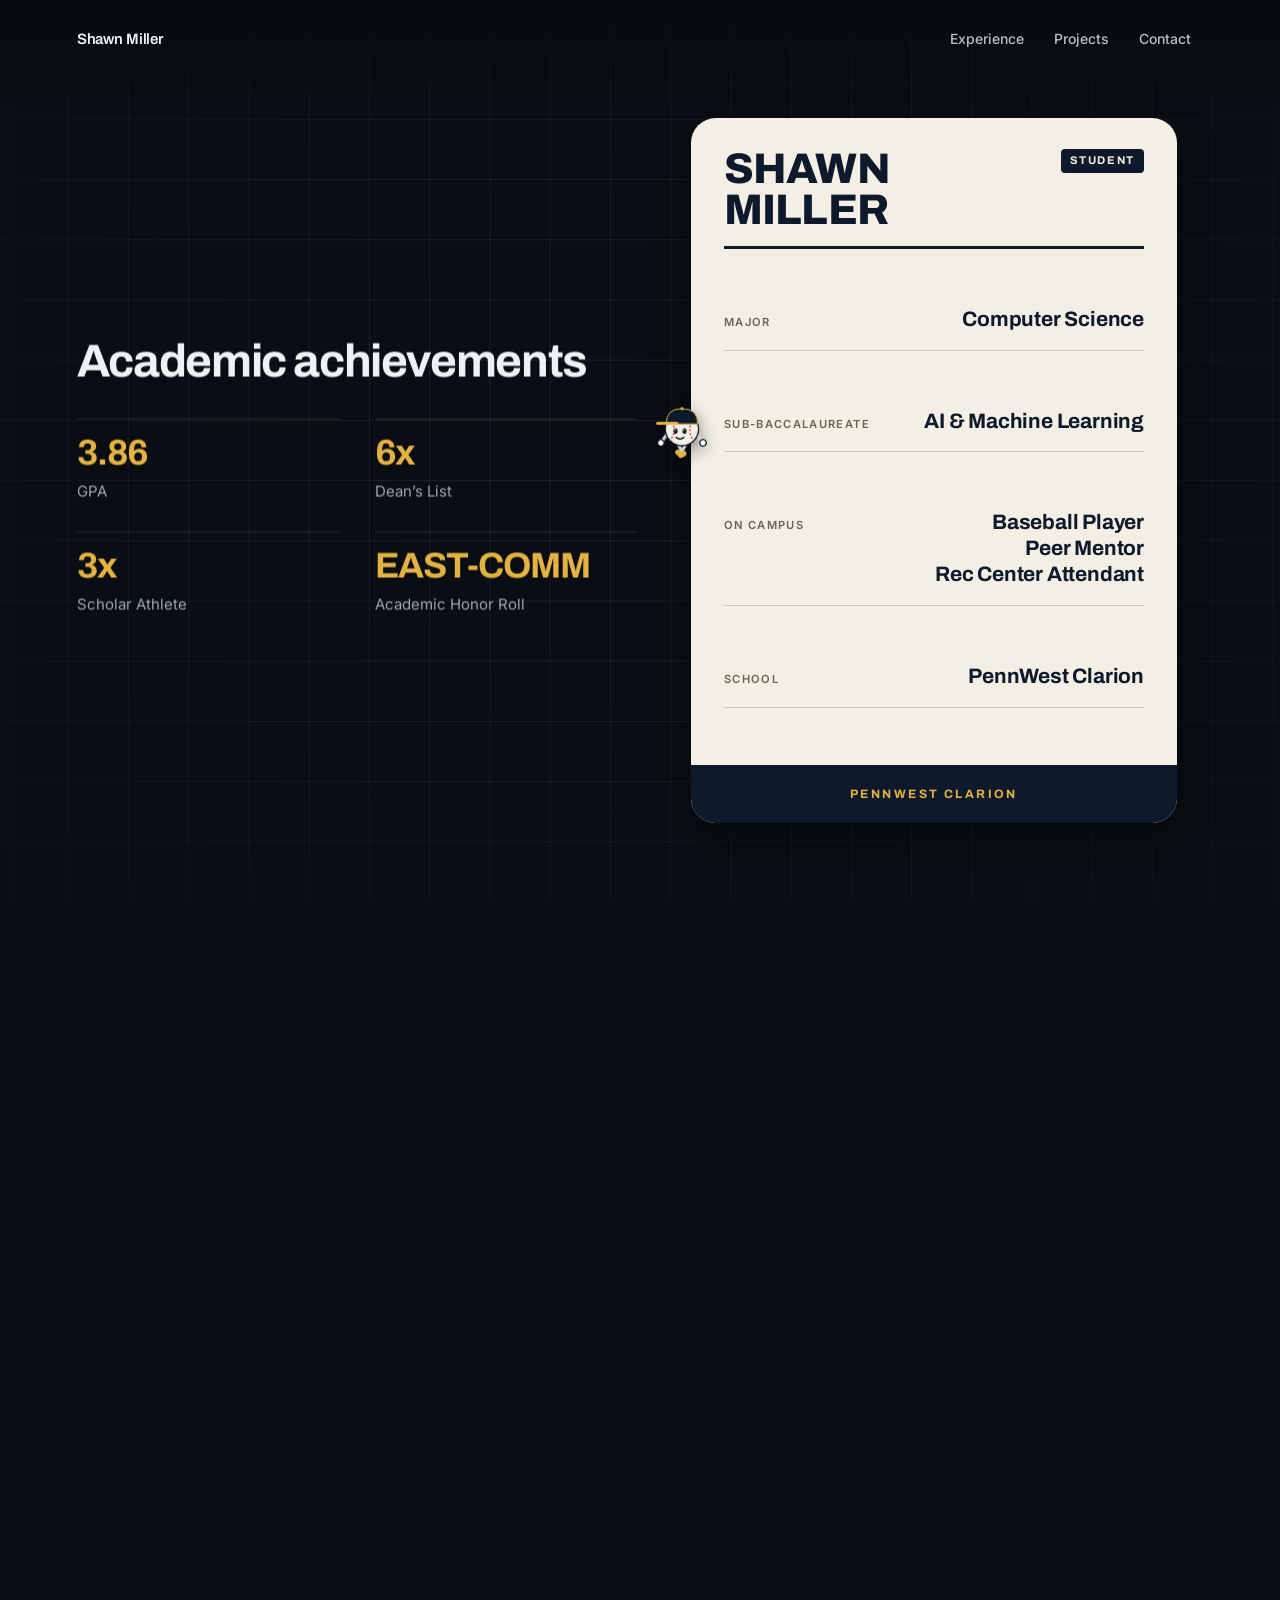
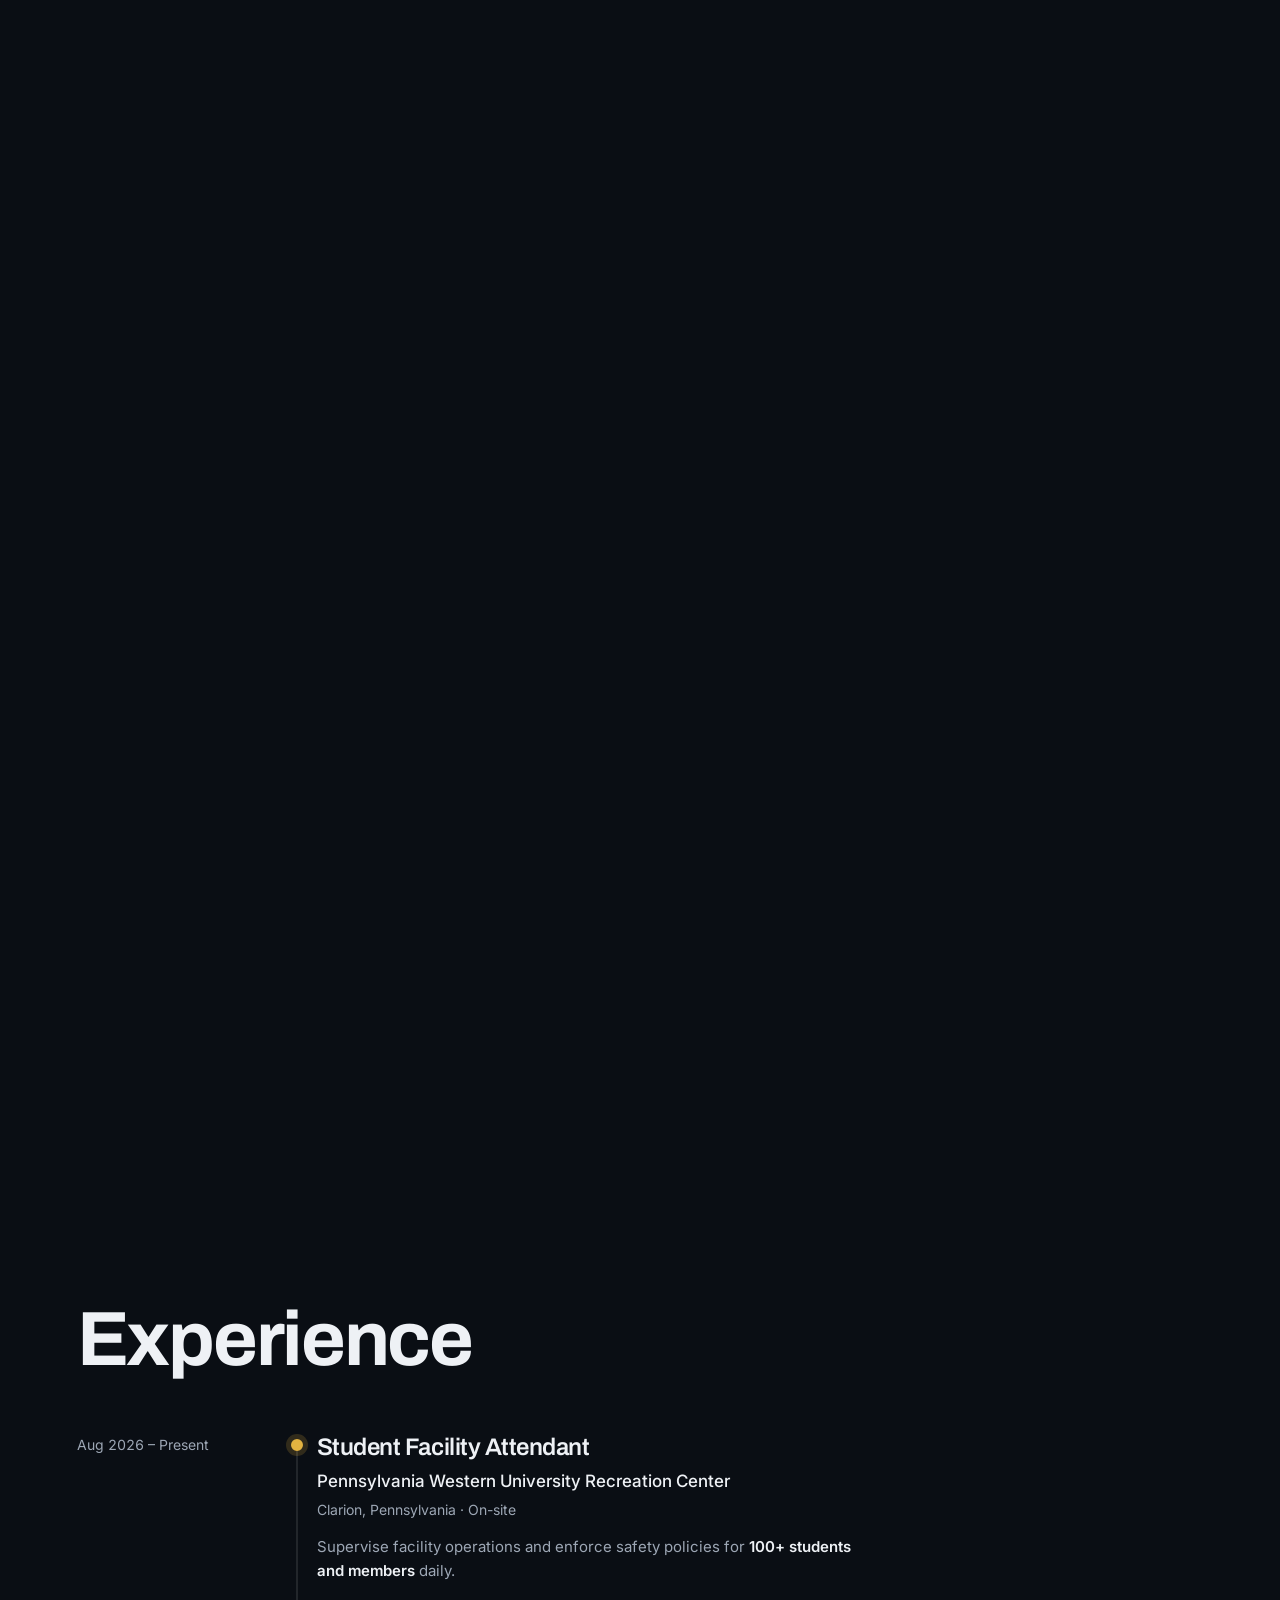
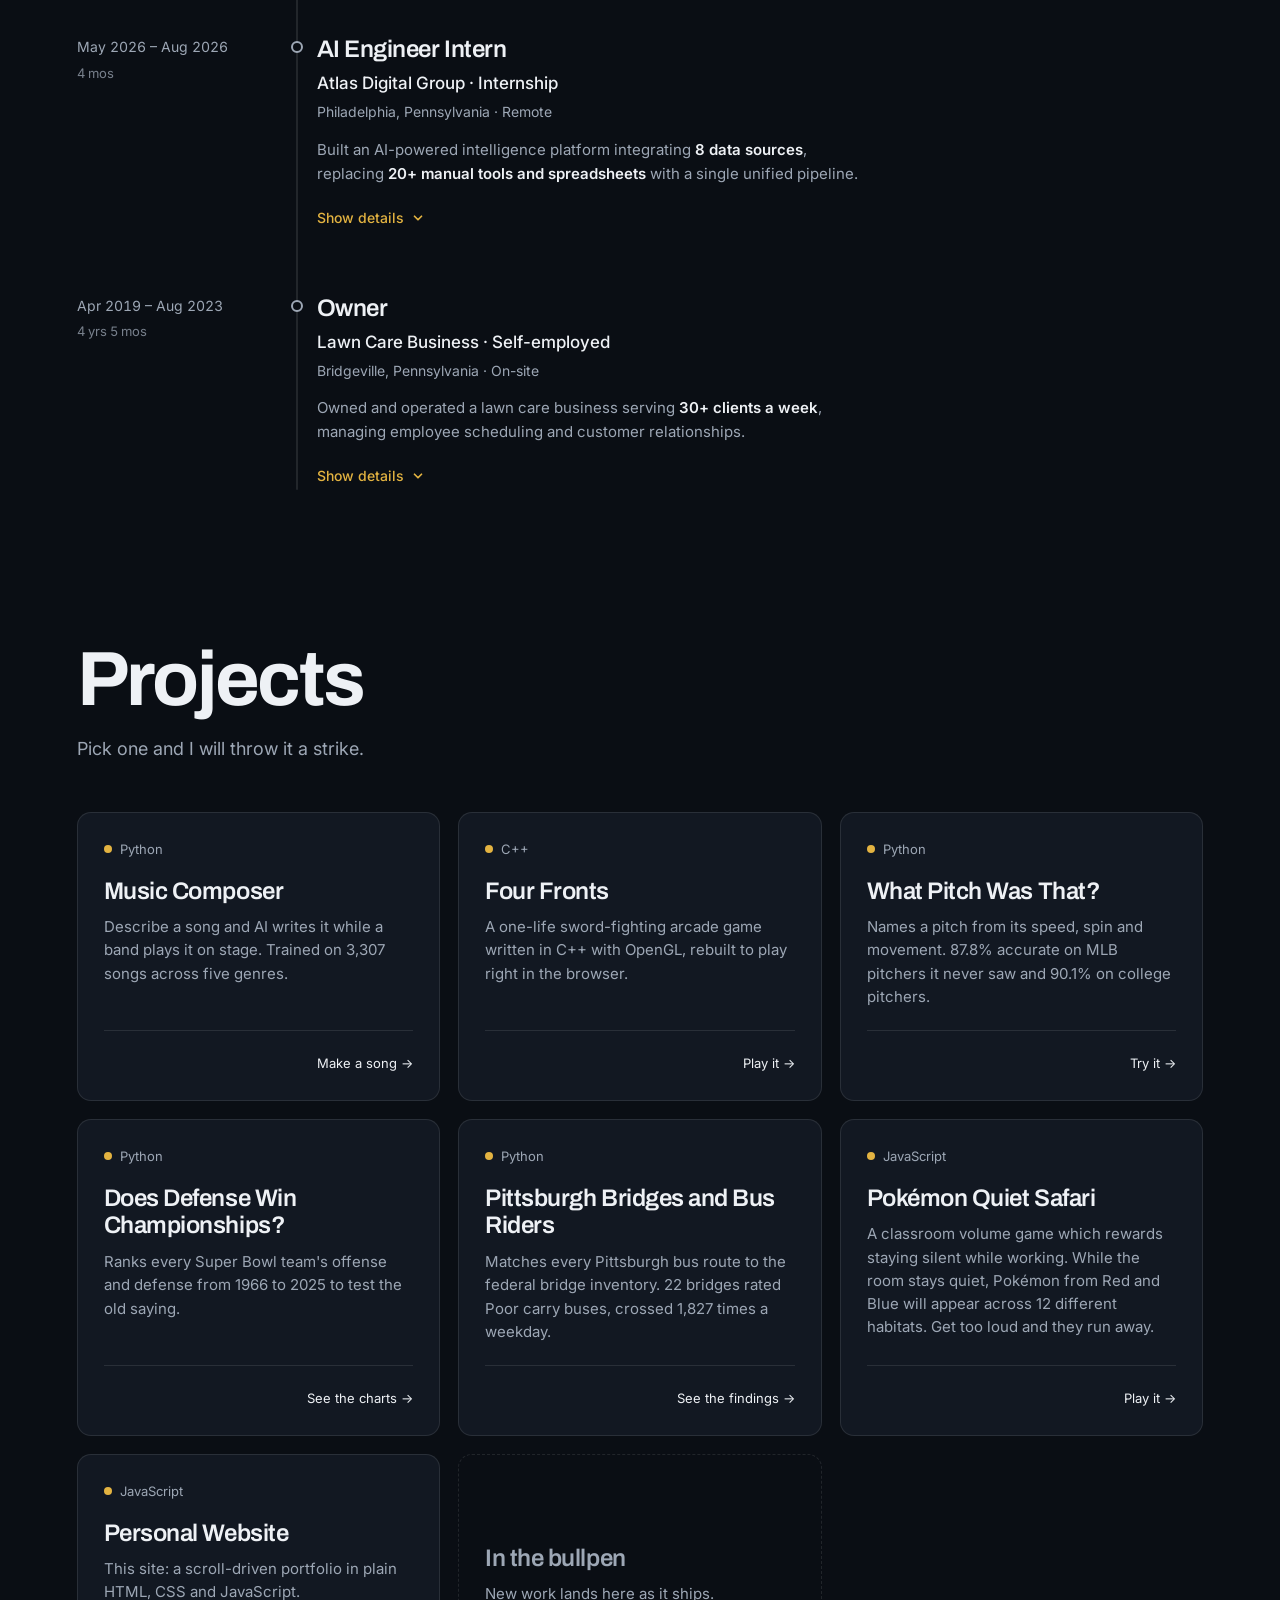
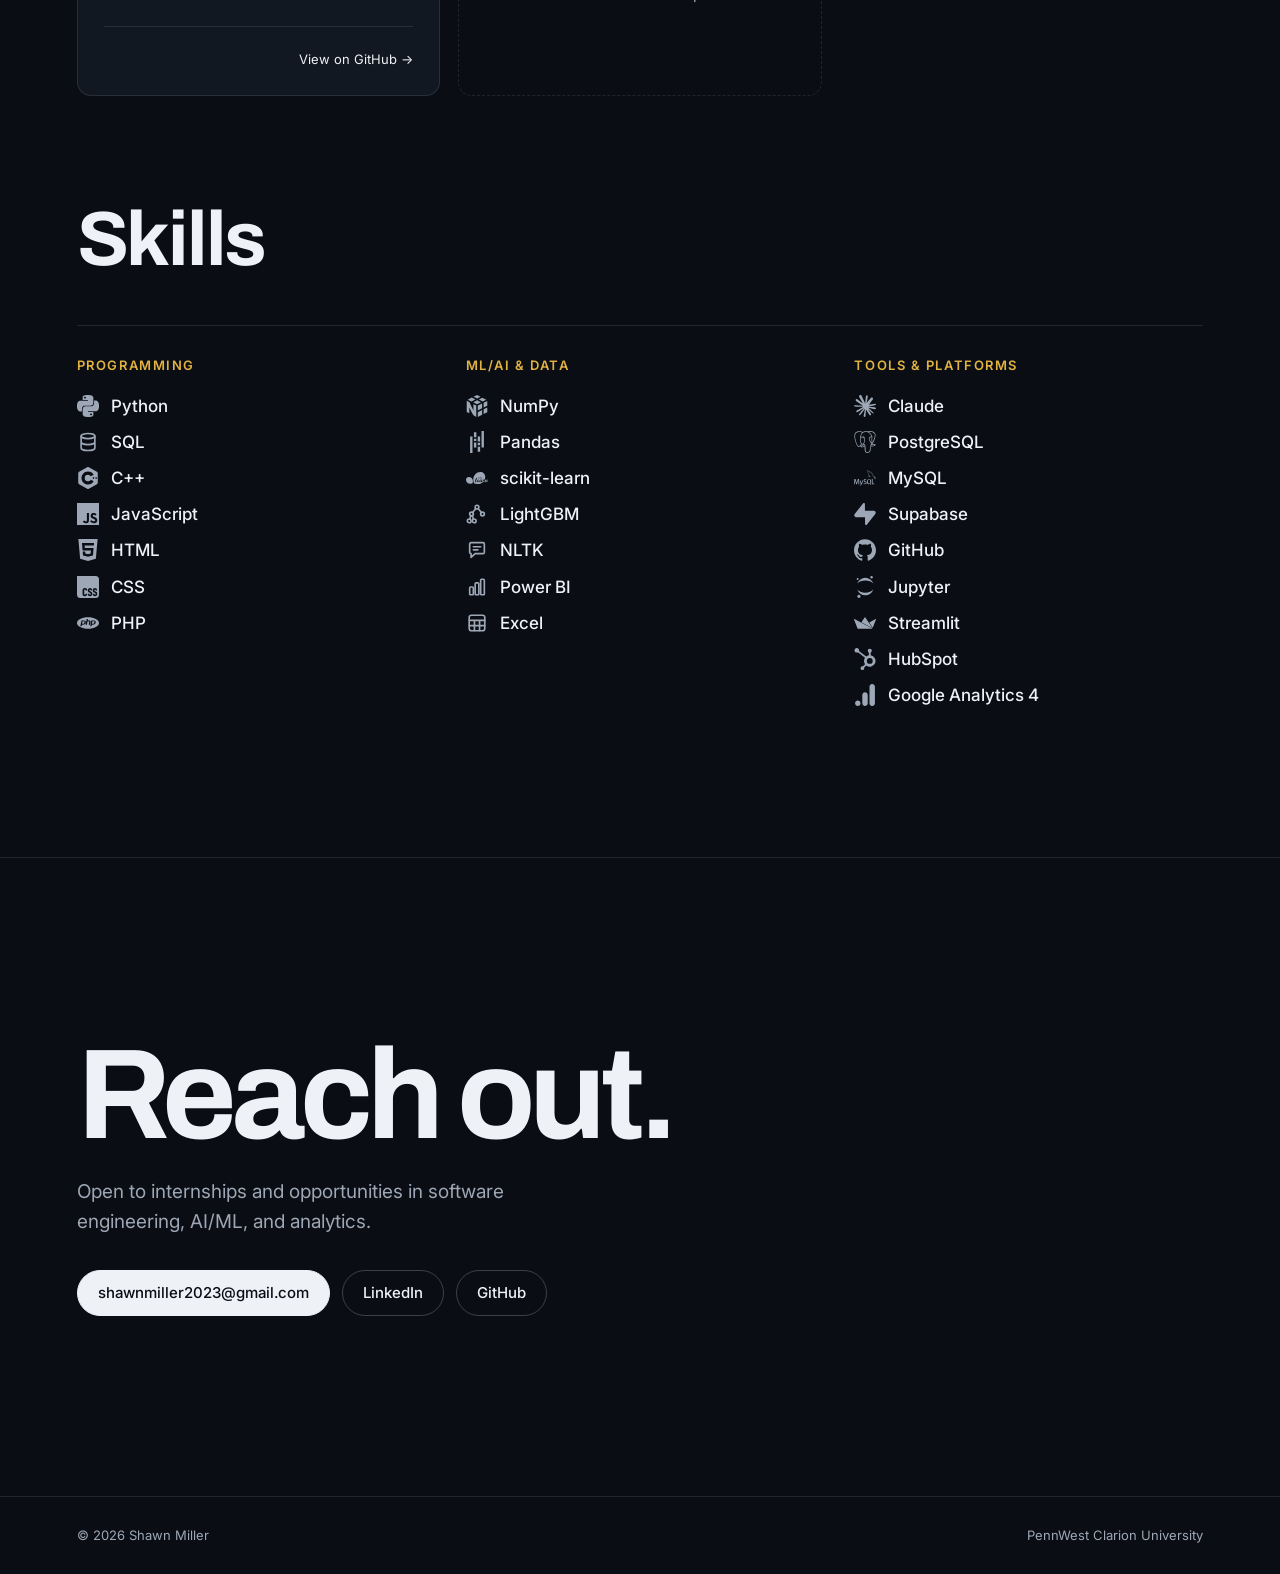
==== commit 4a8ce4a5: "Remove the note under the skills columns Co-Authored-By: Claude Opus 5.5 <noreply@anthropic.com> Cla" ====
--- a/index.html
+++ b/index.html
@@ -214,7 +214,6 @@
           </ul>
         </div>
       </div>
-      <p class="skills__note">Plus LLM integration and ETL pipelines, both from my internship at Atlas Digital Group.</p>
     </section>
 
     <section class="contact" id="contact" aria-labelledby="contact-title">
--- a/site.css
+++ b/site.css
@@ -363,7 +363,6 @@
 .skill { display: flex; align-items: center; gap: 12px; padding: 7px 0; color: var(--ink); font: 500 17px/1.3 var(--font-text); }
 .skill svg { width: 22px; height: 22px; fill: currentColor; flex: none; color: var(--ink-soft); }
 .skill svg.glyph { fill: none; stroke: currentColor; stroke-width: 1.8; stroke-linecap: round; stroke-linejoin: round; }
-.skills__note { margin: 44px 0 0; color: var(--ink-soft); font-size: 15px; max-width: 62ch; }
 
 /* ---------- contact ---------- */
 .contact { padding: clamp(110px, 20vh, 200px) var(--gutter); border-top: 1px solid var(--line); min-height: 70vh; display: flex; flex-direction: column; justify-content: center; }
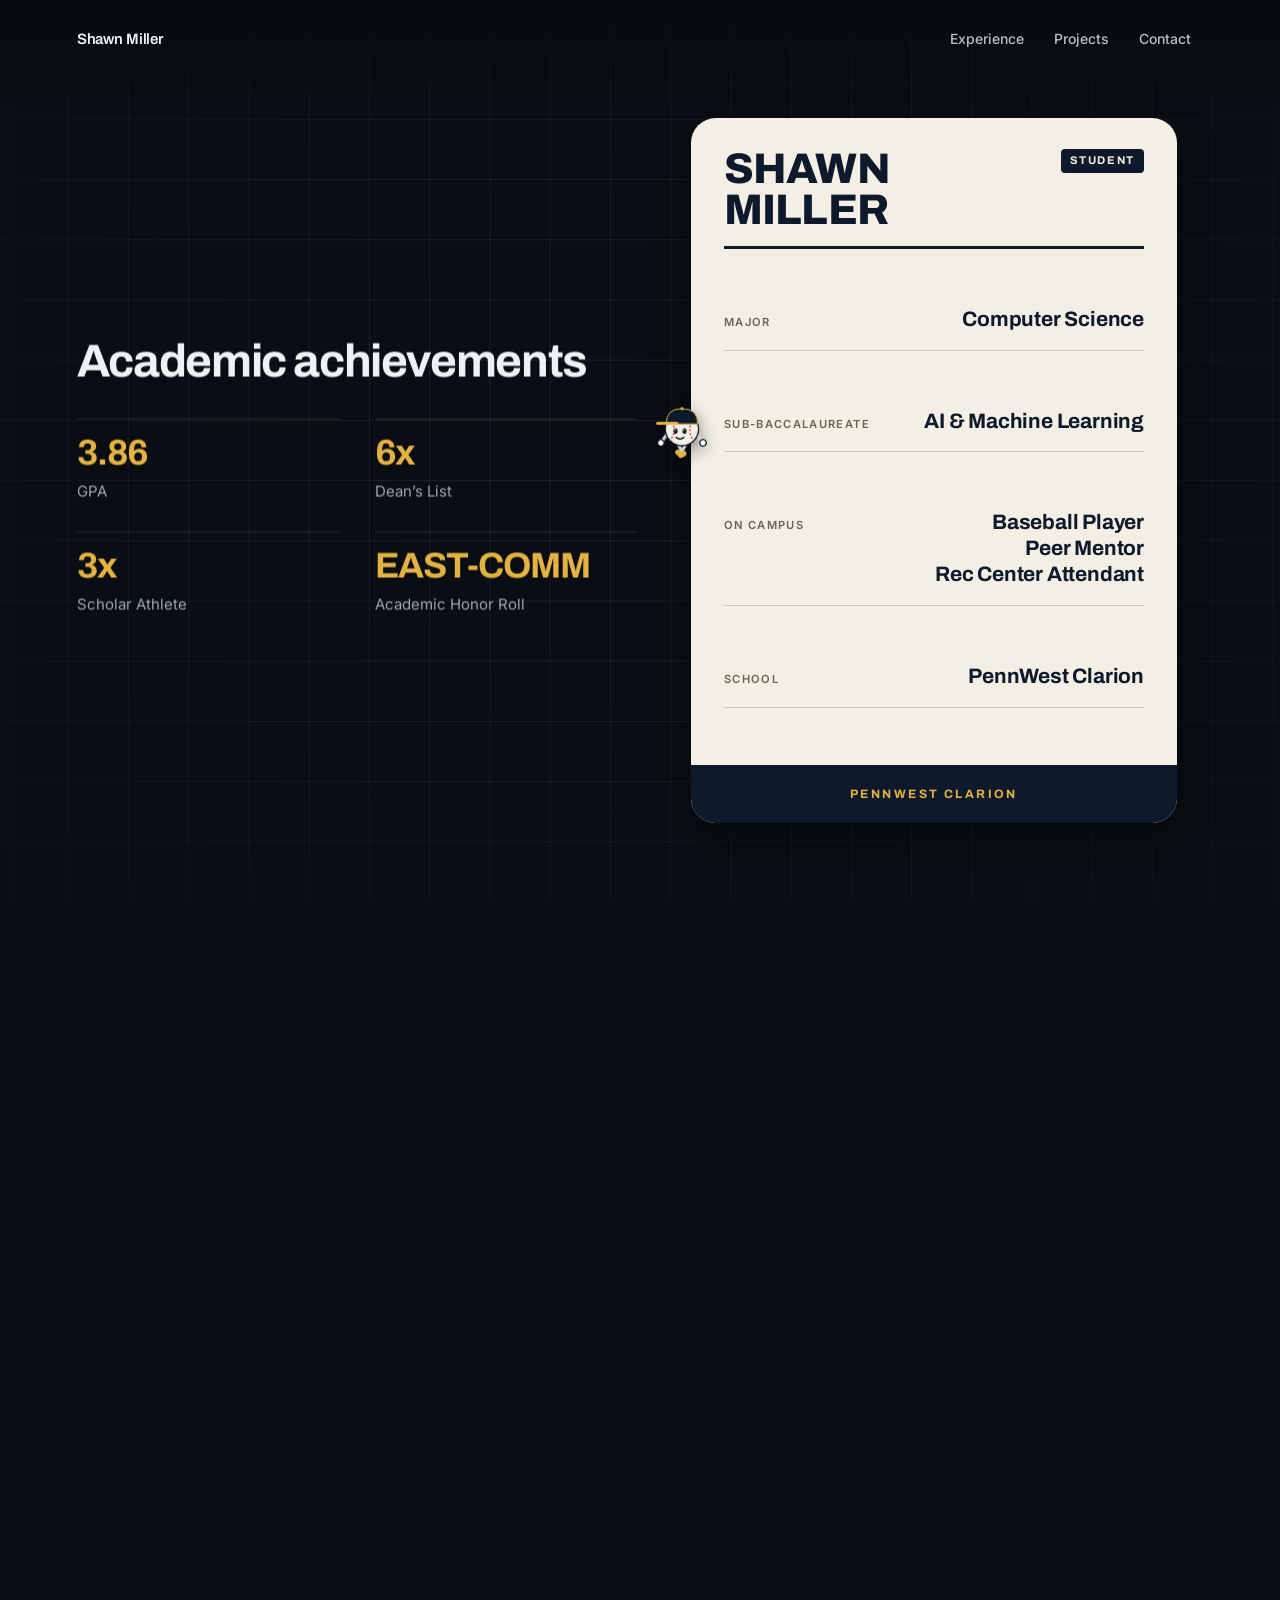
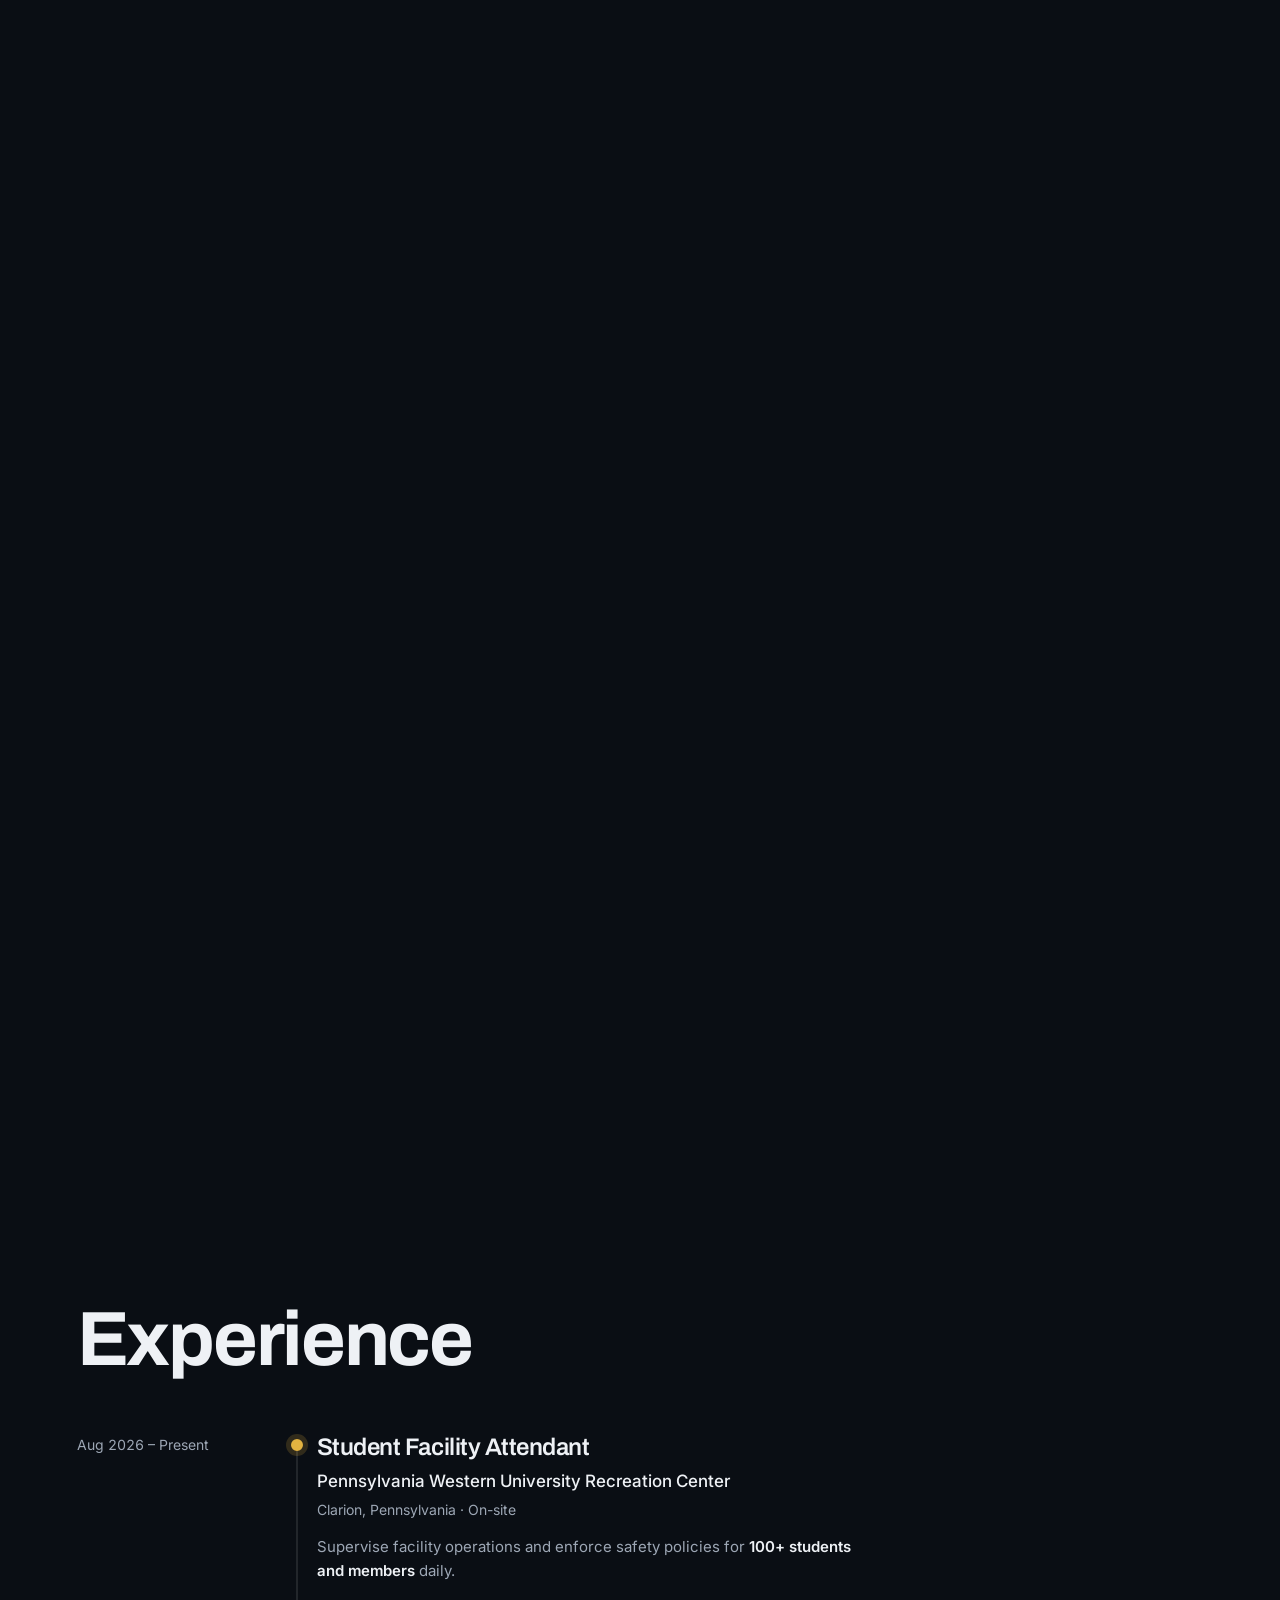
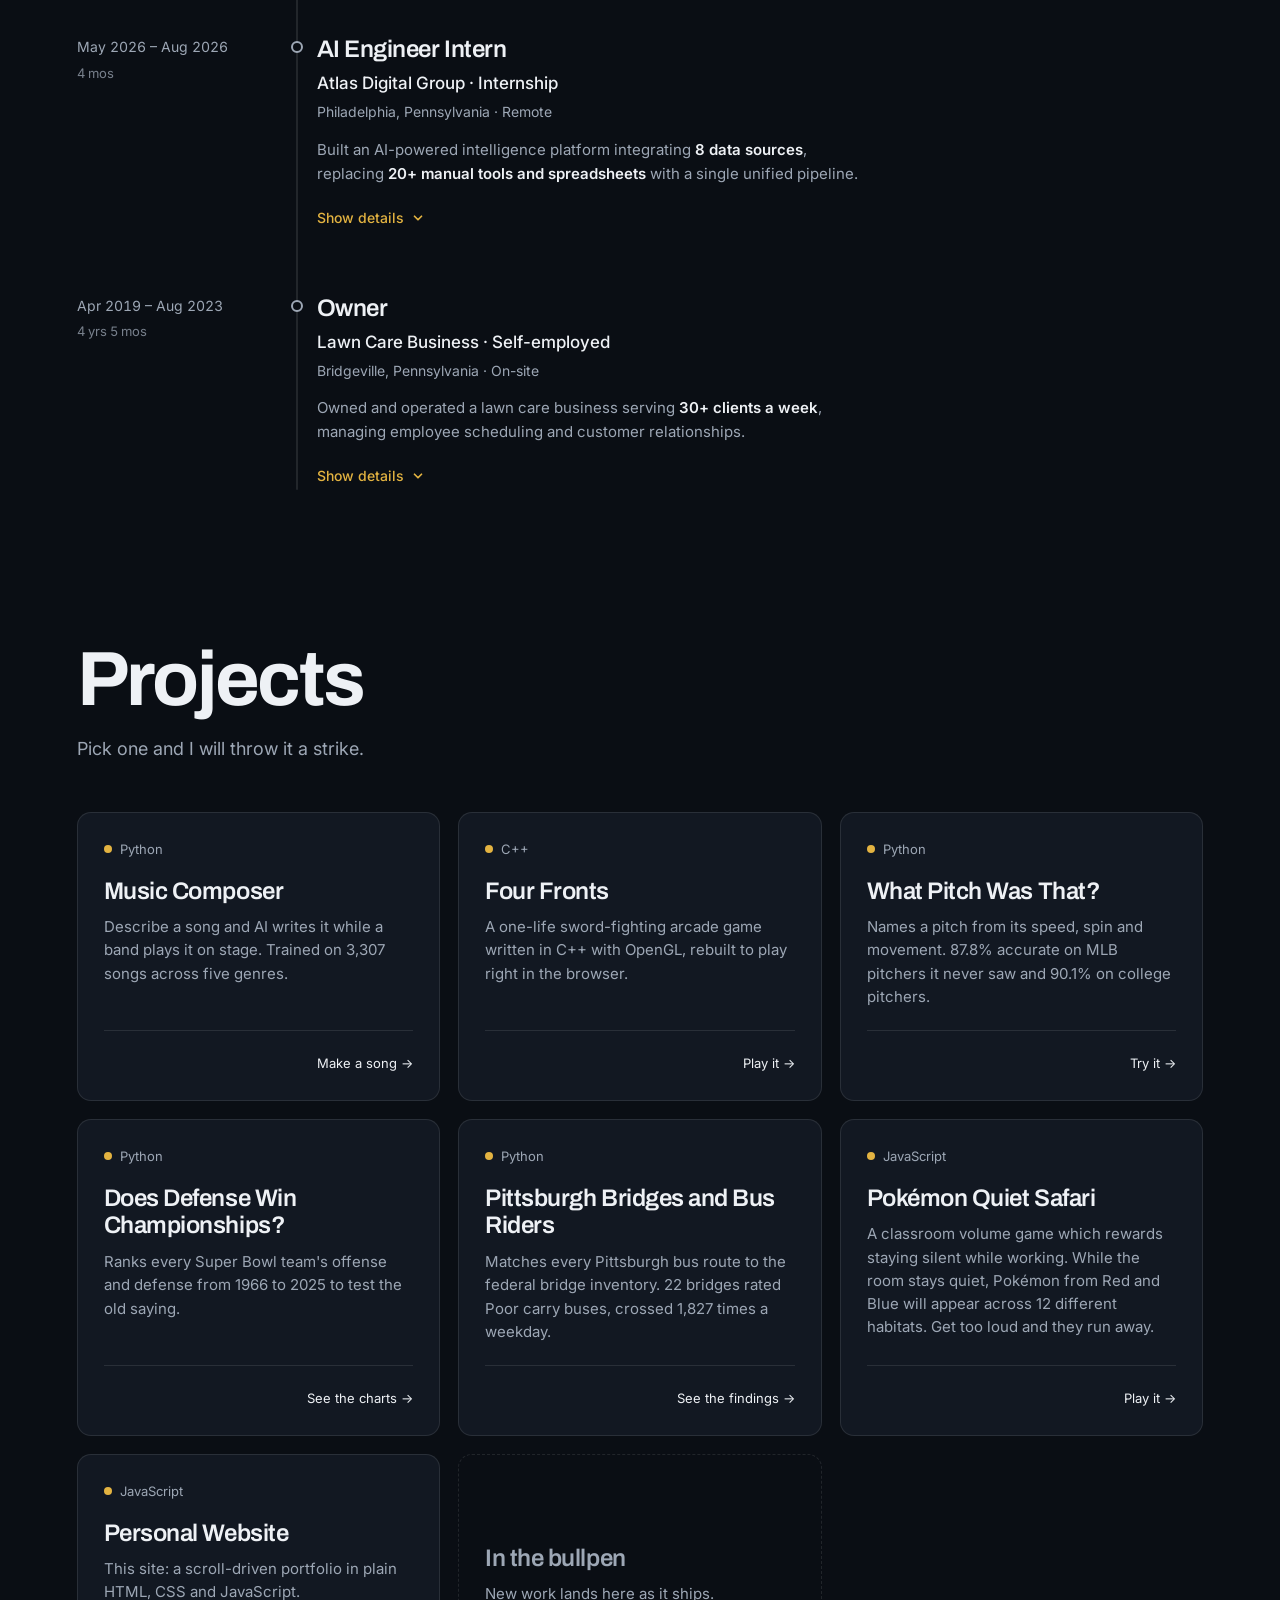
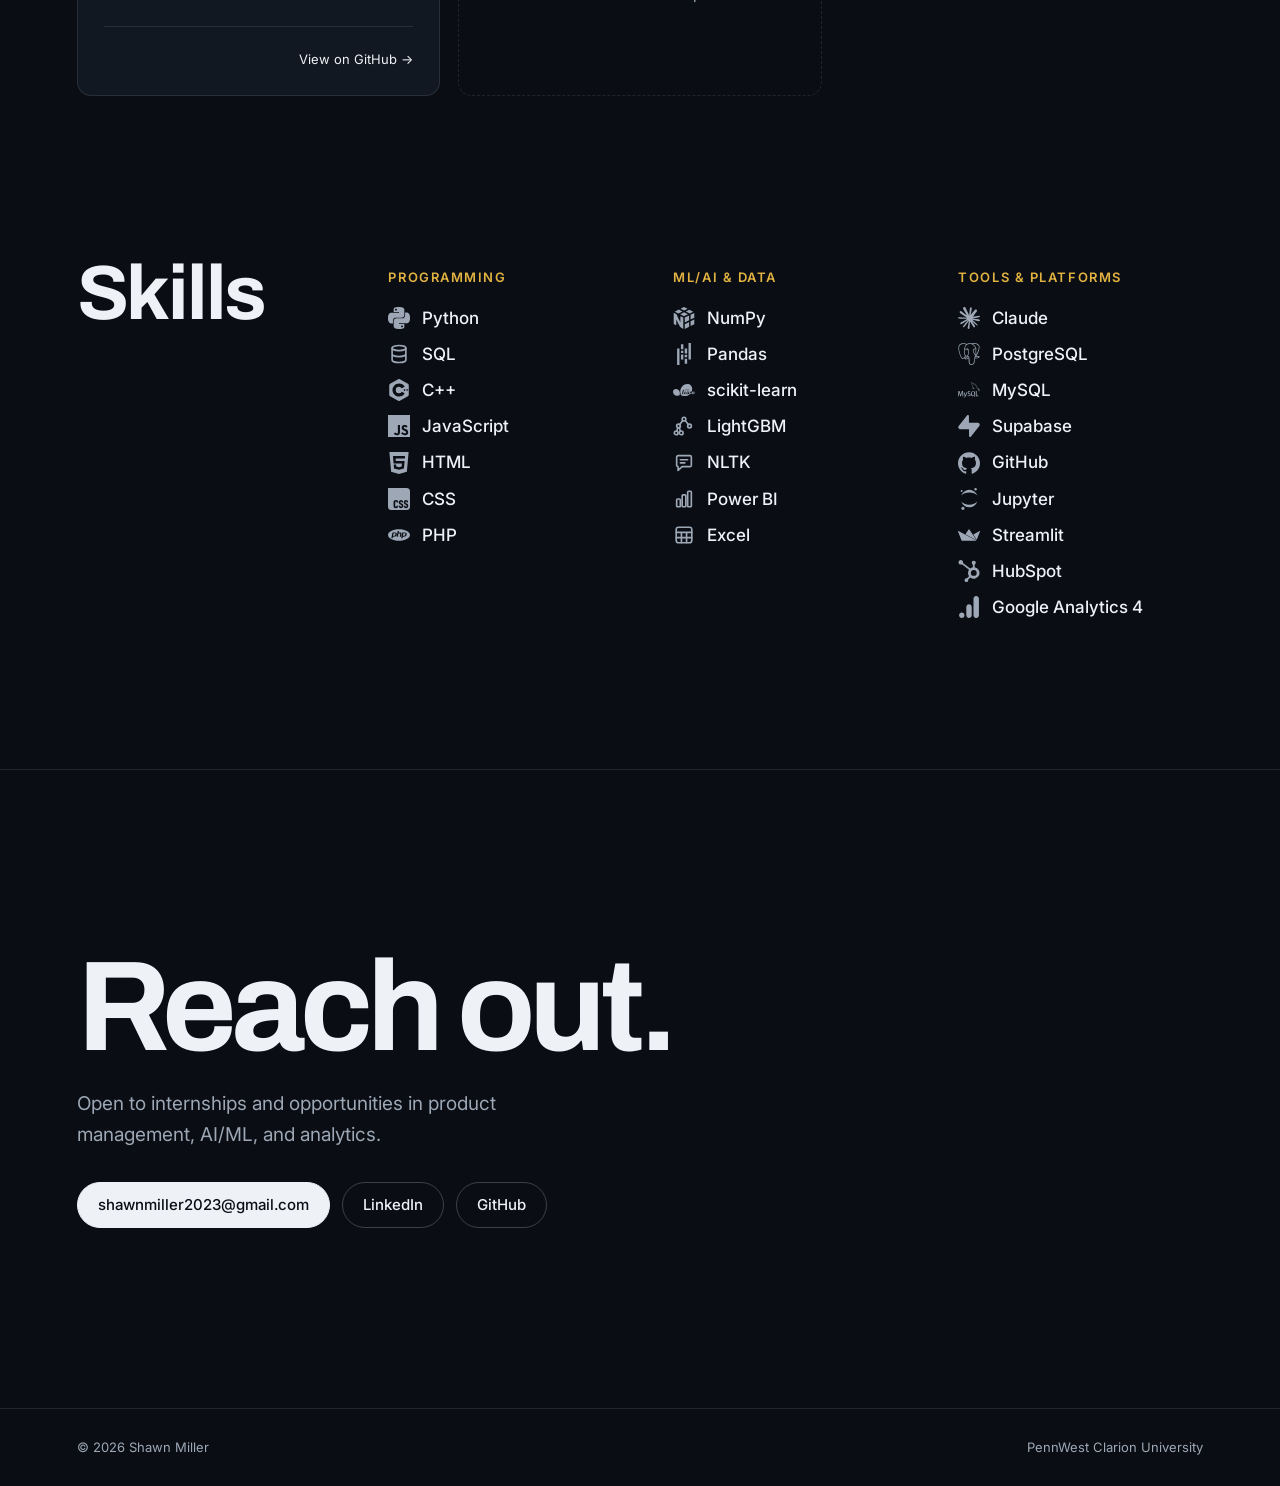
==== commit 7ddfc874: "Name product management in the contact line Co-Authored-By: Claude Opus 5.5 <noreply@anthropic.com> " ====
--- a/index.html
+++ b/index.html
@@ -218,7 +218,7 @@
 
     <section class="contact" id="contact" aria-labelledby="contact-title">
       <h2 id="contact-title">Reach out.</h2>
-      <p>Open to internships and opportunities in software engineering, AI/ML, and analytics.</p>
+      <p>Open to internships and opportunities in product management, AI/ML, and analytics.</p>
       <div class="actions">
         <a class="btn btn--solid" href="mailto:shawnmiller2023@gmail.com">shawnmiller2023@gmail.com</a>
         <a class="btn" href="https://www.linkedin.com/in/smilly000/" target="_blank" rel="noopener">LinkedIn</a>
--- a/site.css
+++ b/site.css
@@ -354,12 +354,17 @@
 }
 
 /* ---------- skills ---------- */
-/* Three plain columns, one per résumé group: a gold label, then a logo and a name per line. */
+/* Three plain columns, one per résumé group: a gold label, then a logo and a name per line. On wide screens the heading sits to their left. */
 .skills { padding: 0 var(--gutter) clamp(110px, 16vh, 180px); position: relative; z-index: 1; background: var(--canvas); }
 .skills h2 { font-size: clamp(44px, 6vw, 88px); line-height: .95; margin: 0 0 48px; }
 .skills__cols { display: grid; grid-template-columns: repeat(3, minmax(0, 1fr)); gap: 40px; padding-top: 32px; border-top: 1px solid var(--line); }
 .skills__col h3 { margin: 0 0 14px; color: var(--accent); font: 600 13px/1.2 var(--font-text); letter-spacing: .12em; text-transform: uppercase; }
 .skills__col ul { list-style: none; margin: 0; padding: 0; }
+@media (min-width: 1100px) {
+  .skills { display: grid; grid-template-columns: minmax(0, 1fr) minmax(0, 3fr); gap: 40px; align-items: start; padding-top: clamp(40px, 6vh, 72px); }
+  .skills h2 { margin: 0; }
+  .skills__cols { border-top: 0; padding-top: 12px; }
+}
 .skill { display: flex; align-items: center; gap: 12px; padding: 7px 0; color: var(--ink); font: 500 17px/1.3 var(--font-text); }
 .skill svg { width: 22px; height: 22px; fill: currentColor; flex: none; color: var(--ink-soft); }
 .skill svg.glyph { fill: none; stroke: currentColor; stroke-width: 1.8; stroke-linecap: round; stroke-linejoin: round; }
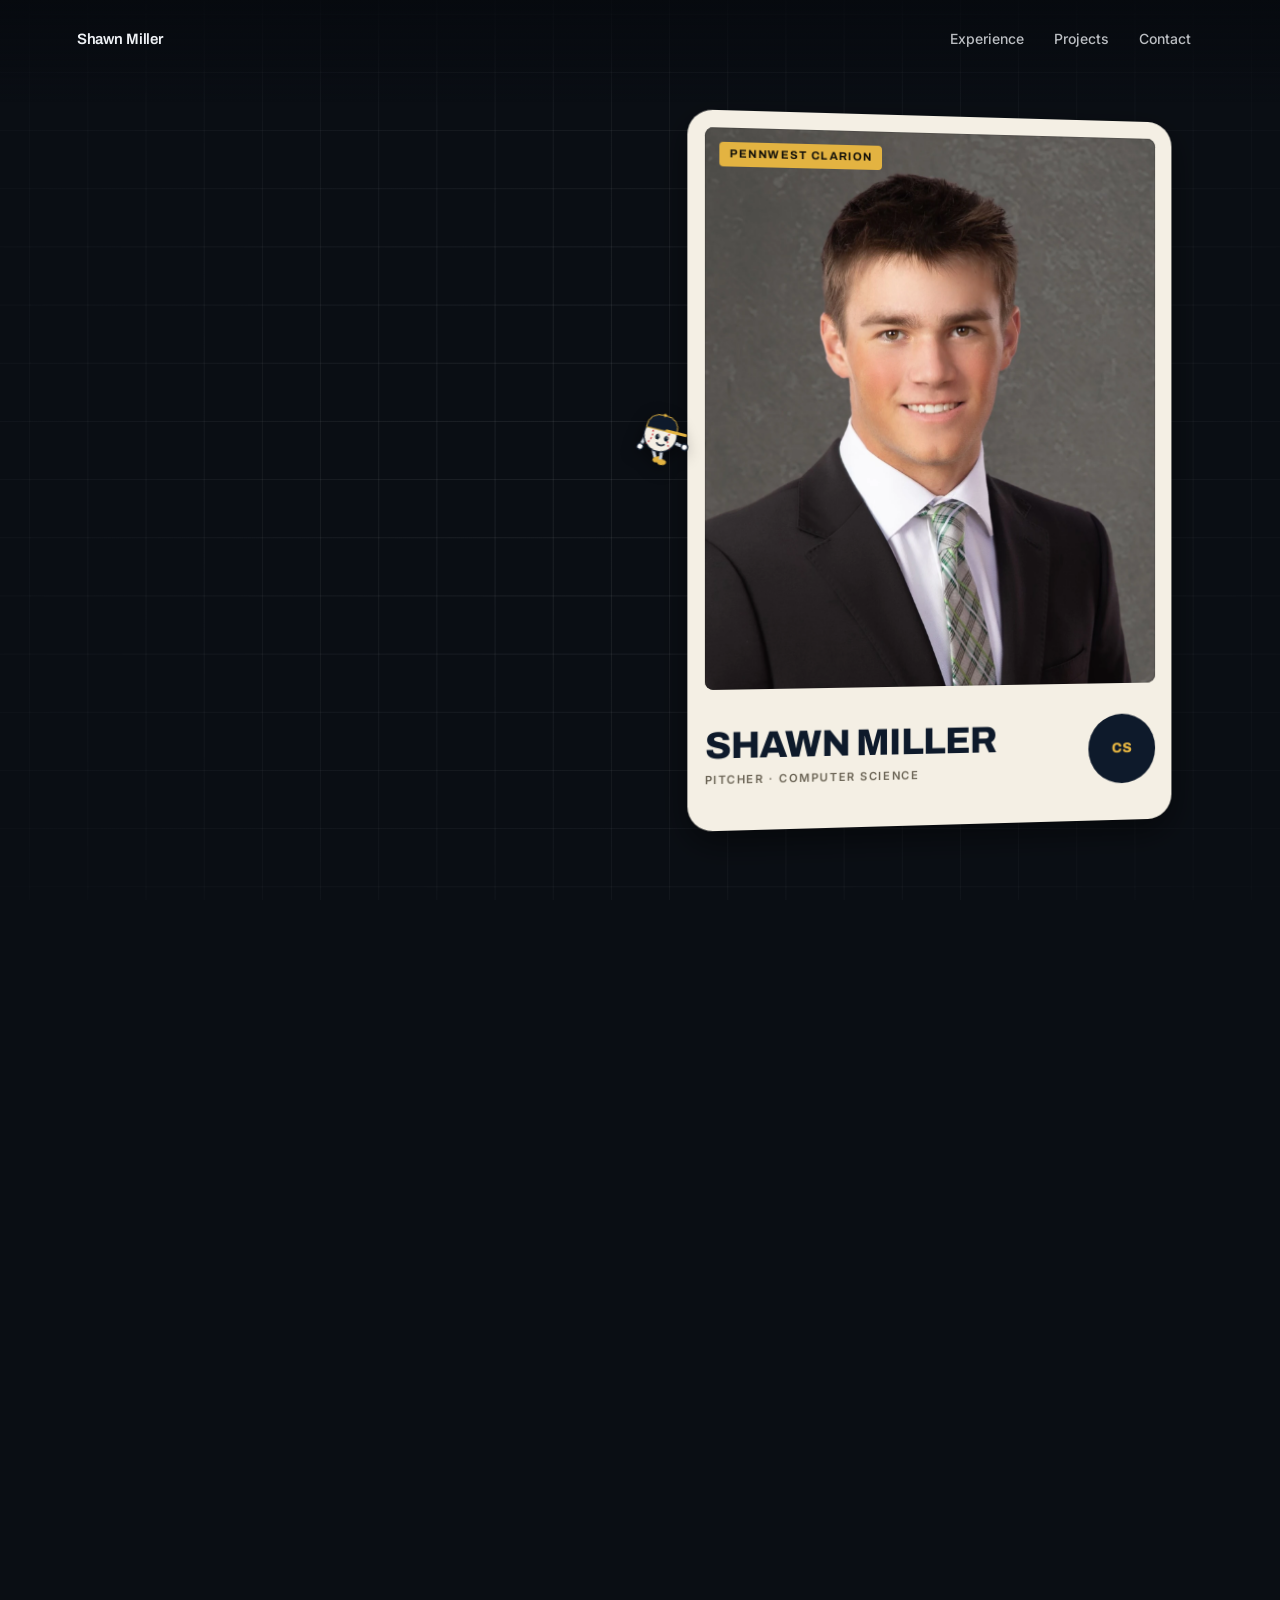
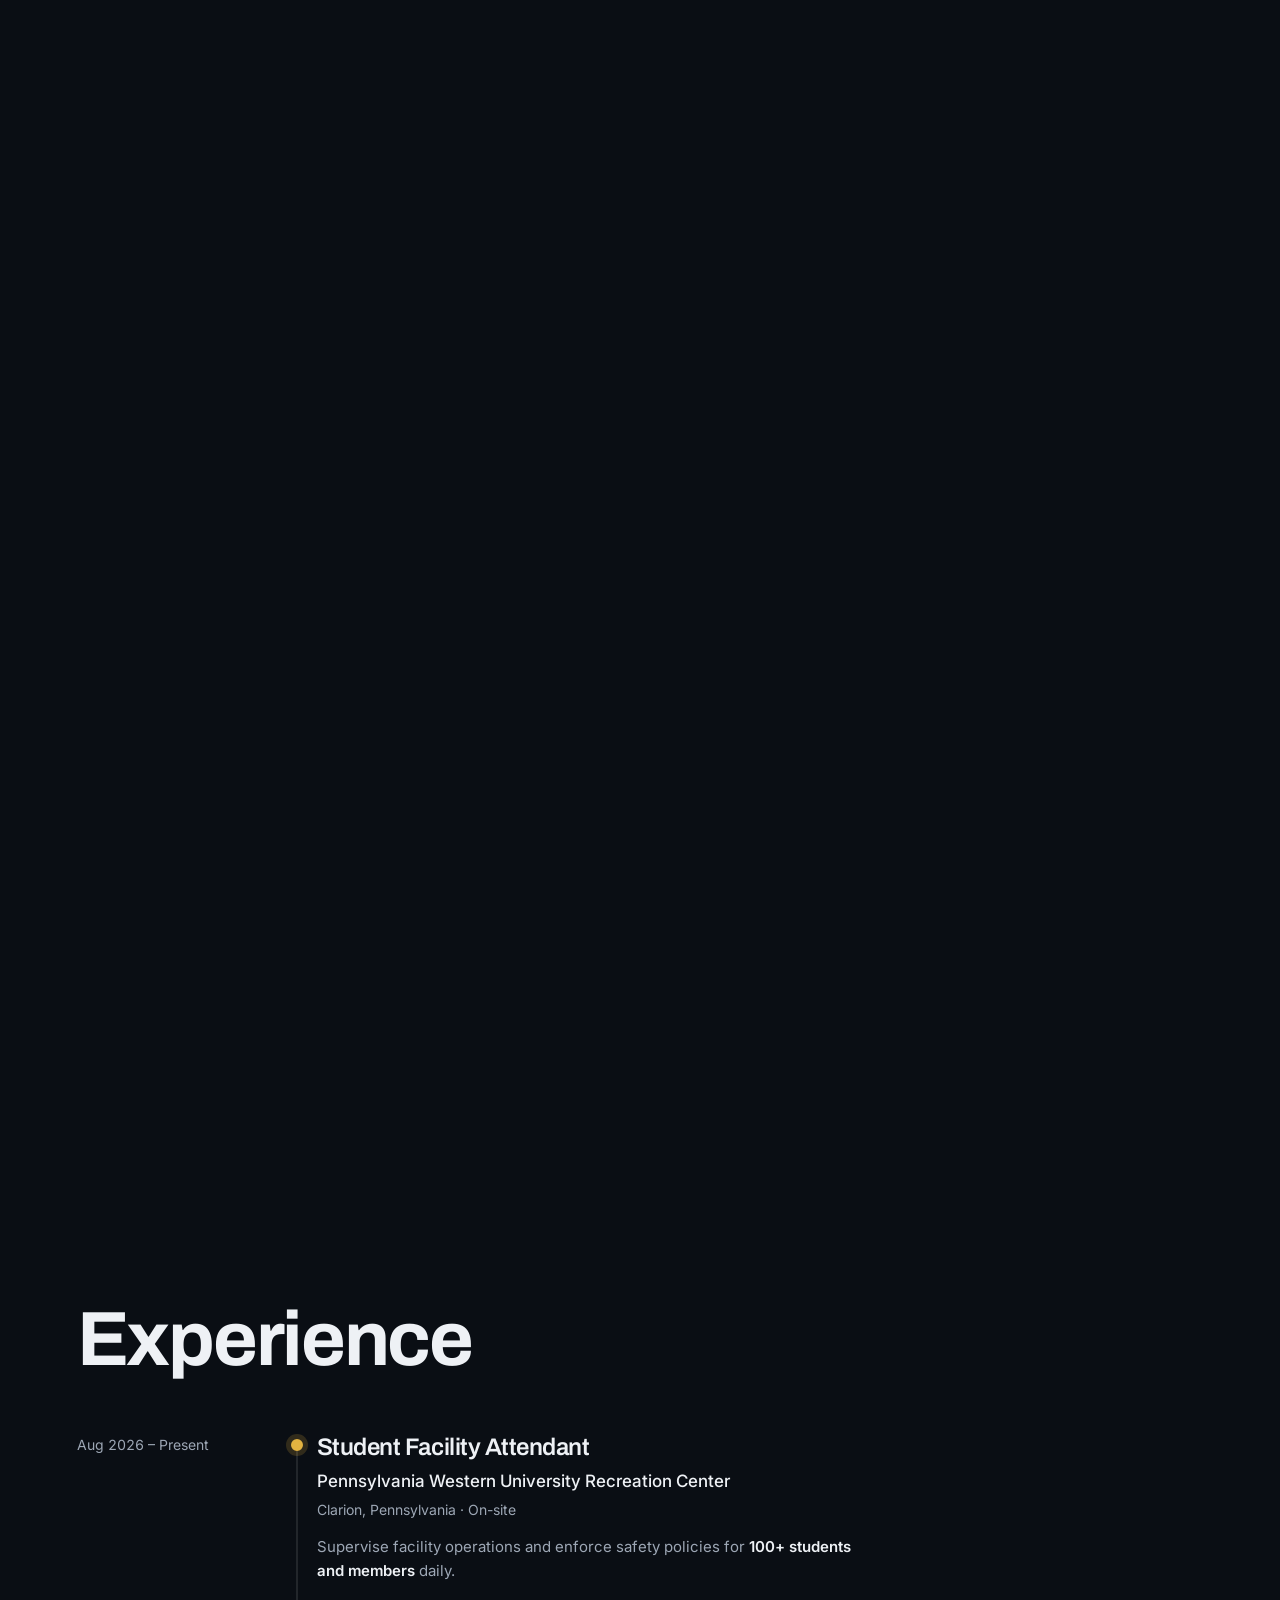
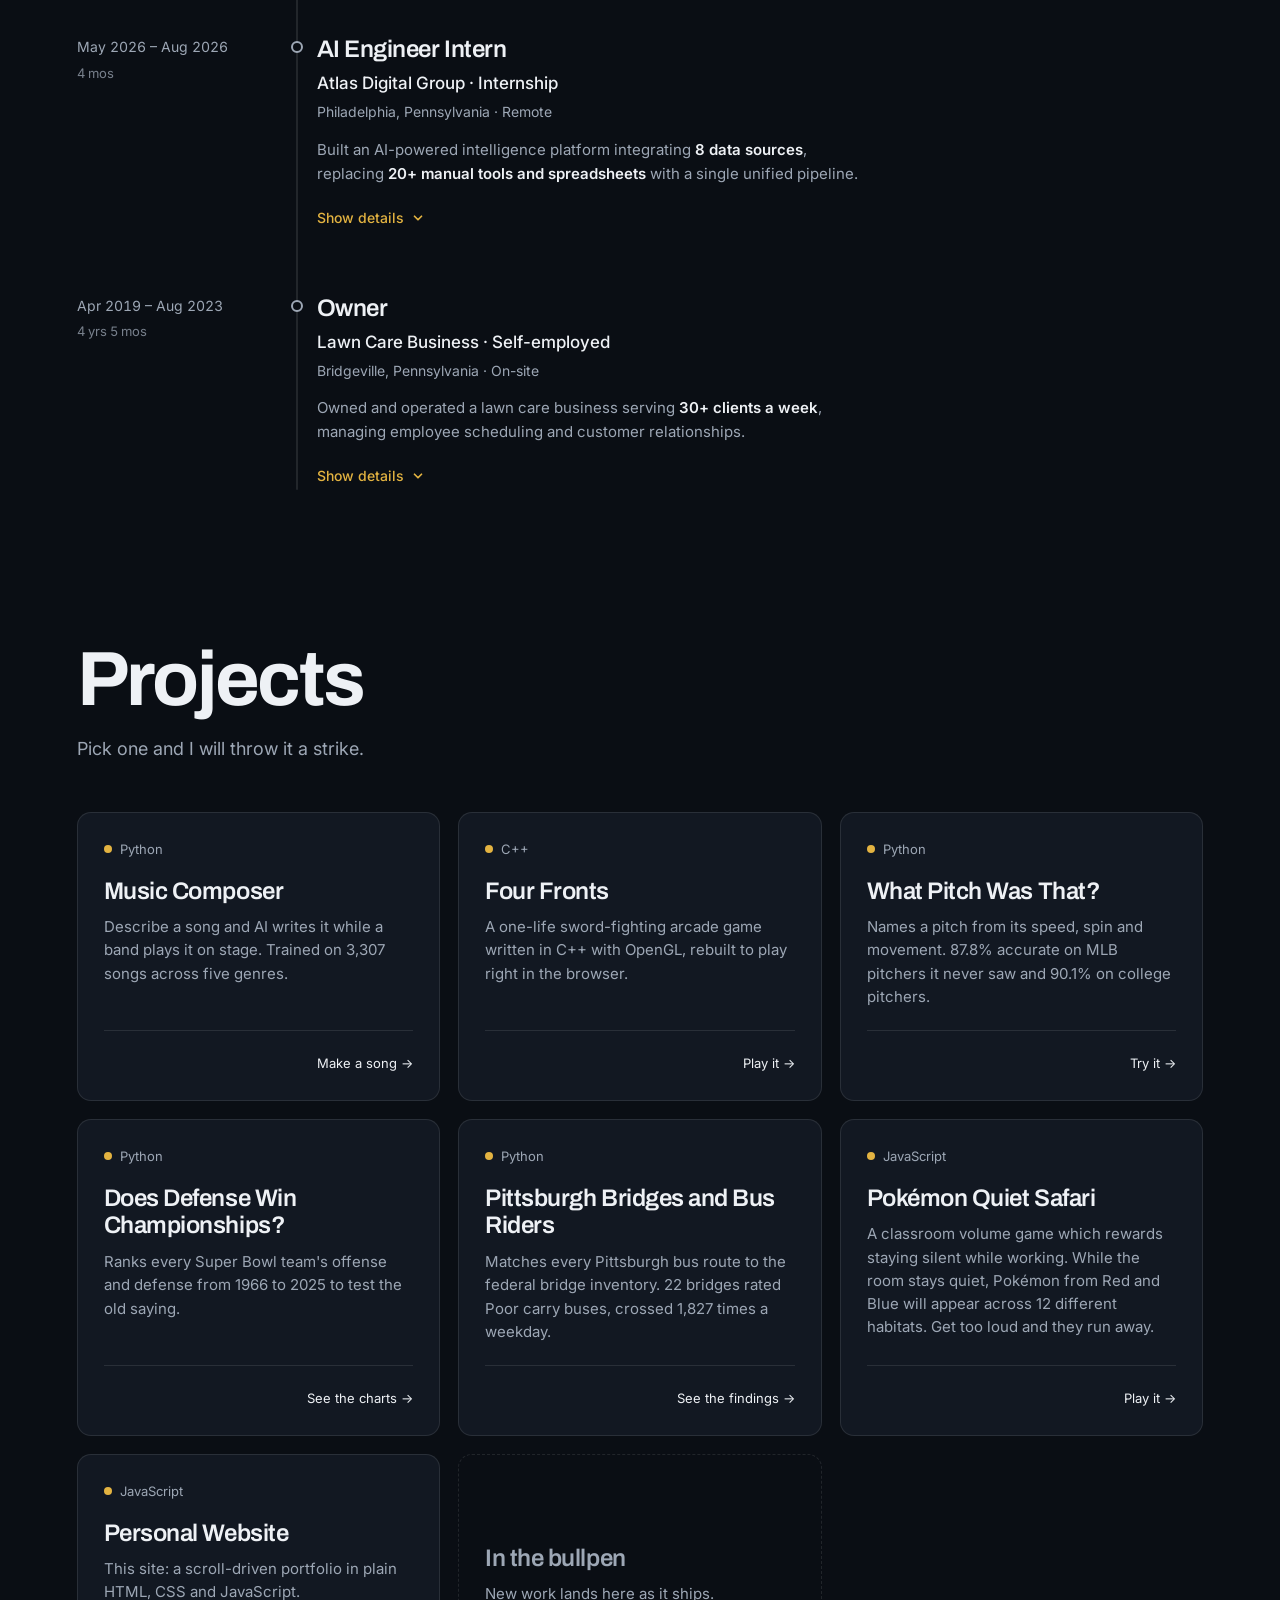
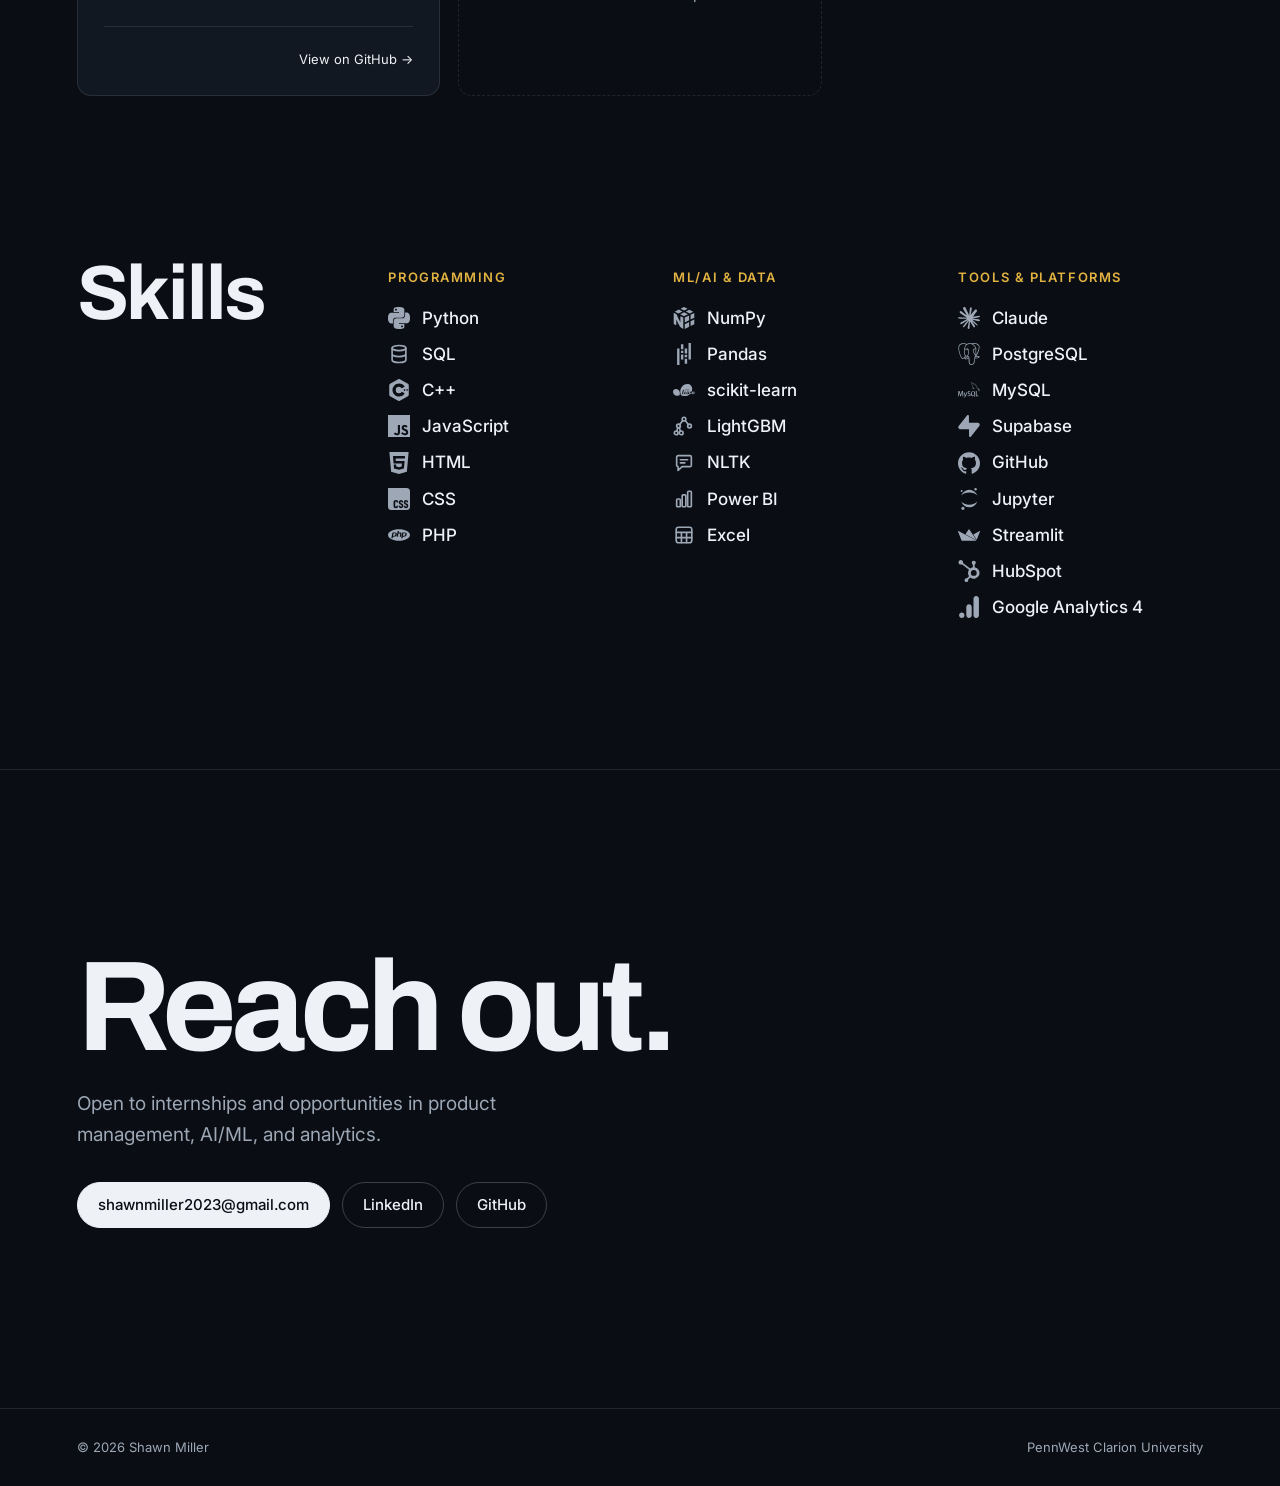
==== commit a7582dab: "Add nav section underline, skill logo hover and email copy Co-Authored-By: Claude Opus 5.5 <noreply@" ====
--- a/index.html
+++ b/index.html
@@ -26,6 +26,7 @@
       <a href="#experience" class="nav__exp">Experience</a>
       <a href="#projects">Projects</a>
       <a href="#contact">Contact</a>
+      <span class="nav__mark" aria-hidden="true"></span>
     </nav>
   </header>
 
@@ -220,7 +221,8 @@
       <h2 id="contact-title">Reach out.</h2>
       <p>Open to internships and opportunities in product management, AI/ML, and analytics.</p>
       <div class="actions">
-        <a class="btn btn--solid" href="mailto:shawnmiller2023@gmail.com">shawnmiller2023@gmail.com</a>
+        <a class="btn btn--solid" id="email" href="mailto:shawnmiller2023@gmail.com"><span class="btn__swap"><span>shawnmiller2023@gmail.com</span><span aria-hidden="true">Copied</span></span></a>
+        <span class="sr-only" id="email-status" role="status"></span>
         <a class="btn" href="https://www.linkedin.com/in/smilly000/" target="_blank" rel="noopener">LinkedIn</a>
         <a class="btn" href="https://github.com/s-milly" target="_blank" rel="noopener">GitHub</a>
       </div>
--- a/site.css
+++ b/site.css
@@ -14,6 +14,7 @@
   --gutter: clamp(16px, 6vw, 96px);
   --radius: 14px;
   --ease: cubic-bezier(.23, 1, .32, 1);
+  --ease-in-out: cubic-bezier(.77, 0, .175, 1);
 }
 
 *, *::before, *::after { box-sizing: border-box; }
@@ -52,10 +53,21 @@
 .nav.is-solid::before { opacity: 0; }
 .nav.is-solid { background: rgba(10, 14, 20, 0.82); backdrop-filter: blur(14px); -webkit-backdrop-filter: blur(14px); border-color: var(--line); }
 .nav__name { font: 600 15px/1 var(--font-display); letter-spacing: -0.01em; text-decoration: none; }
-.nav nav { display: flex; gap: 6px; }
+.nav nav { display: flex; gap: 6px; position: relative; }
 .nav nav a {
   font-size: 14px; font-weight: 500; text-decoration: none; color: rgba(238, 241, 245, .78);
   padding: 10px 12px; border-radius: 8px; transition: color .2s var(--ease);
+}
+.nav nav a[aria-current] { color: var(--ink); }
+/* Gold underline under the link for the section in view. site.js sets its translate and scale (it is 100px wide at scale 1). */
+.nav__mark {
+  position: absolute; left: 0; bottom: 4px; width: 100px; height: 2px; border-radius: 1px;
+  background: var(--accent); transform-origin: 0 50%; pointer-events: none; opacity: 0;
+  transition: opacity .2s var(--ease);
+}
+.nav__mark.is-on { opacity: 1; }
+@media (prefers-reduced-motion: no-preference) {
+  .nav__mark.is-moving { transition: transform .25s var(--ease-in-out), opacity .2s var(--ease); }
 }
 
 /* ---------- buttons ---------- */
@@ -68,6 +80,13 @@
   -webkit-tap-highlight-color: transparent;
 }
 .btn--solid { background: var(--ink); color: var(--canvas); border-color: var(--ink); }
+/* Email button: both labels share one grid cell, so the button keeps the address's width while "Copied" shows. */
+.btn__swap { display: inline-grid; }
+.btn__swap > span { grid-area: 1 / 1; text-align: center; transition: opacity .2s var(--ease), filter .2s var(--ease); }
+.btn__swap > span:last-child, .btn.is-copied .btn__swap > span:first-child { opacity: 0; filter: blur(4px); }
+.btn.is-copied .btn__swap > span:last-child { opacity: 1; filter: none; }
+@media (prefers-reduced-motion: reduce) { .btn__swap > span { filter: none !important; } }
+.sr-only { position: absolute; width: 1px; height: 1px; margin: -1px; overflow: hidden; clip-path: inset(50%); white-space: nowrap; }
 
 /* ---------- the scene ---------- */
 /* --hold: extra pinned scroll at the end so the golf beat does not slip past on one flick. */
@@ -339,6 +358,7 @@
   .btn:hover { border-color: var(--ink-soft); }
   .btn--solid:hover { background: #fff; }
   .tl__toggle:hover { color: var(--ink); }
+  .skill:hover svg { color: var(--accent); }
   a.card:hover { border-color: var(--line-strong); background: var(--surface-2); box-shadow: 0 18px 40px -18px rgba(0, 0, 0, .6); }
   a.card:hover::before { opacity: 1; transform: scale(1); }
 }
@@ -366,7 +386,7 @@
   .skills__cols { border-top: 0; padding-top: 12px; }
 }
 .skill { display: flex; align-items: center; gap: 12px; padding: 7px 0; color: var(--ink); font: 500 17px/1.3 var(--font-text); }
-.skill svg { width: 22px; height: 22px; fill: currentColor; flex: none; color: var(--ink-soft); }
+.skill svg { width: 22px; height: 22px; fill: currentColor; flex: none; color: var(--ink-soft); transition: color .15s ease; }
 .skill svg.glyph { fill: none; stroke: currentColor; stroke-width: 1.8; stroke-linecap: round; stroke-linejoin: round; }
 
 /* ---------- contact ---------- */
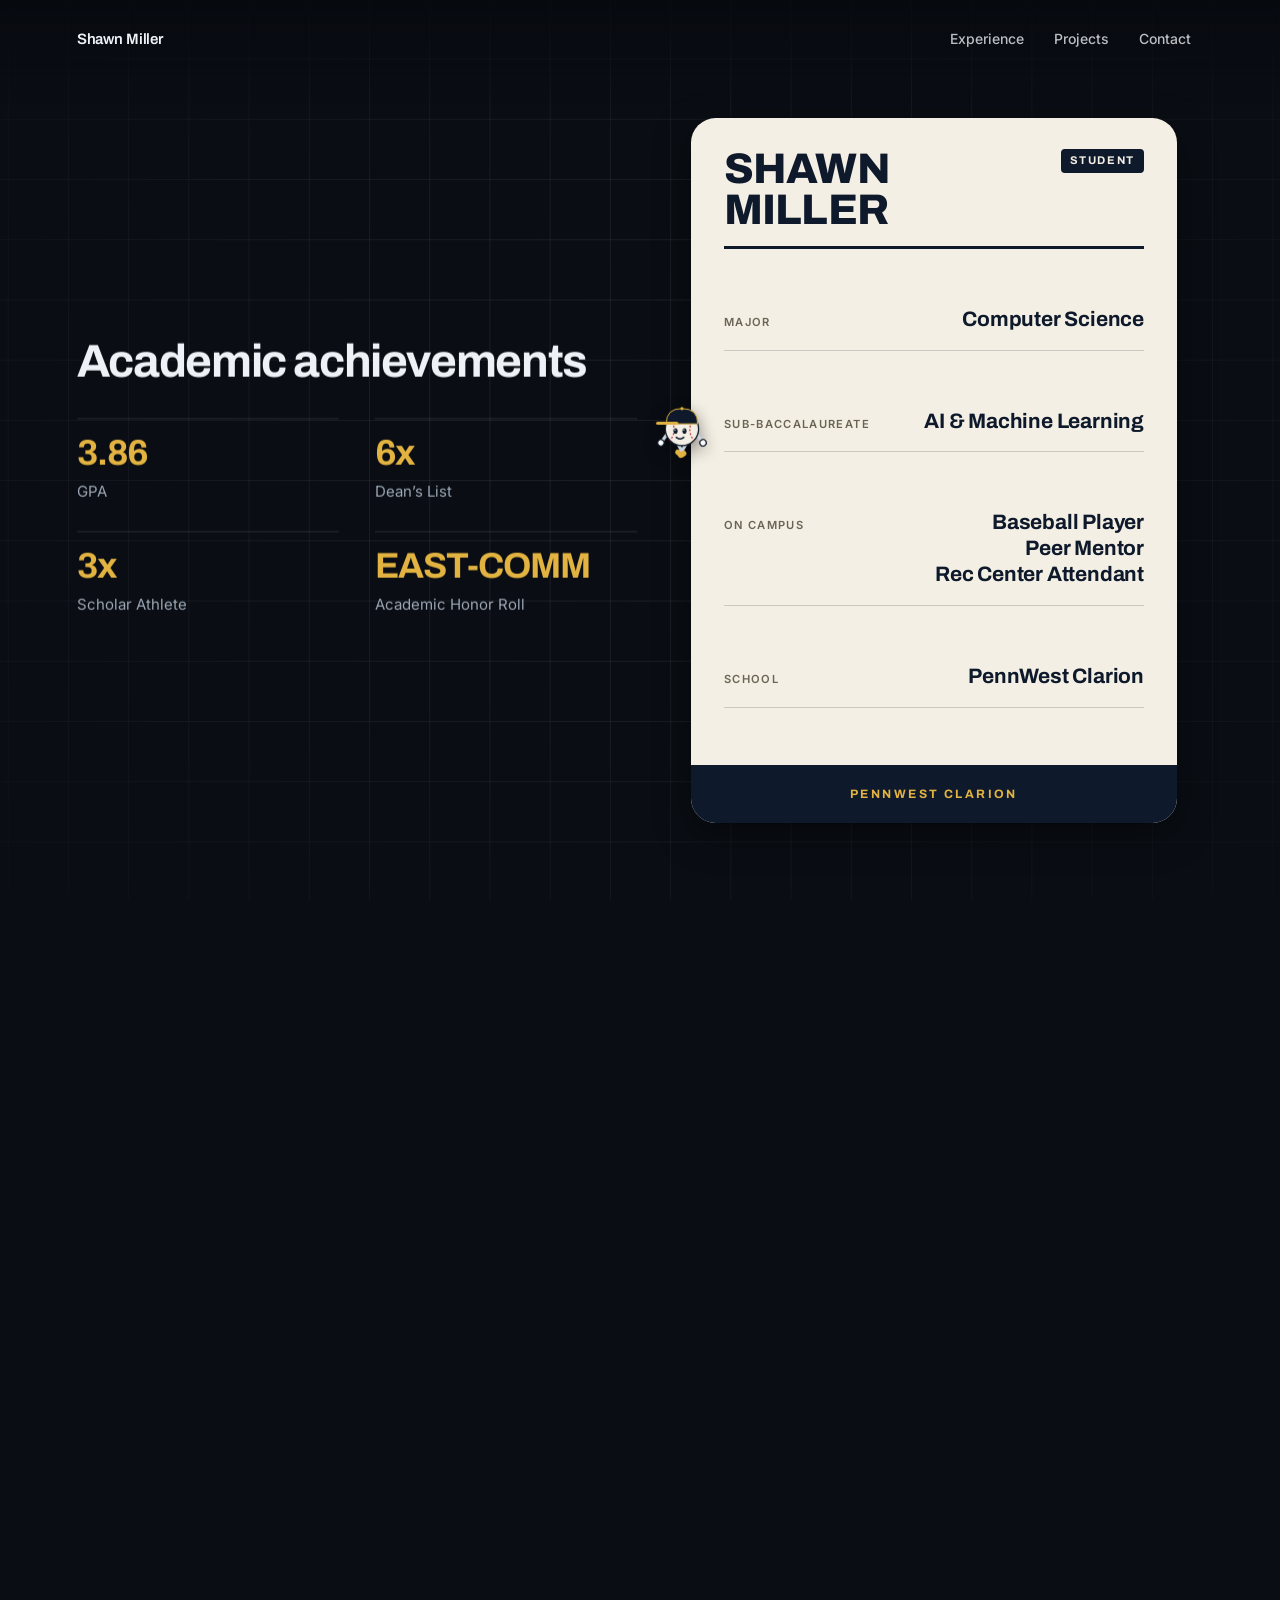
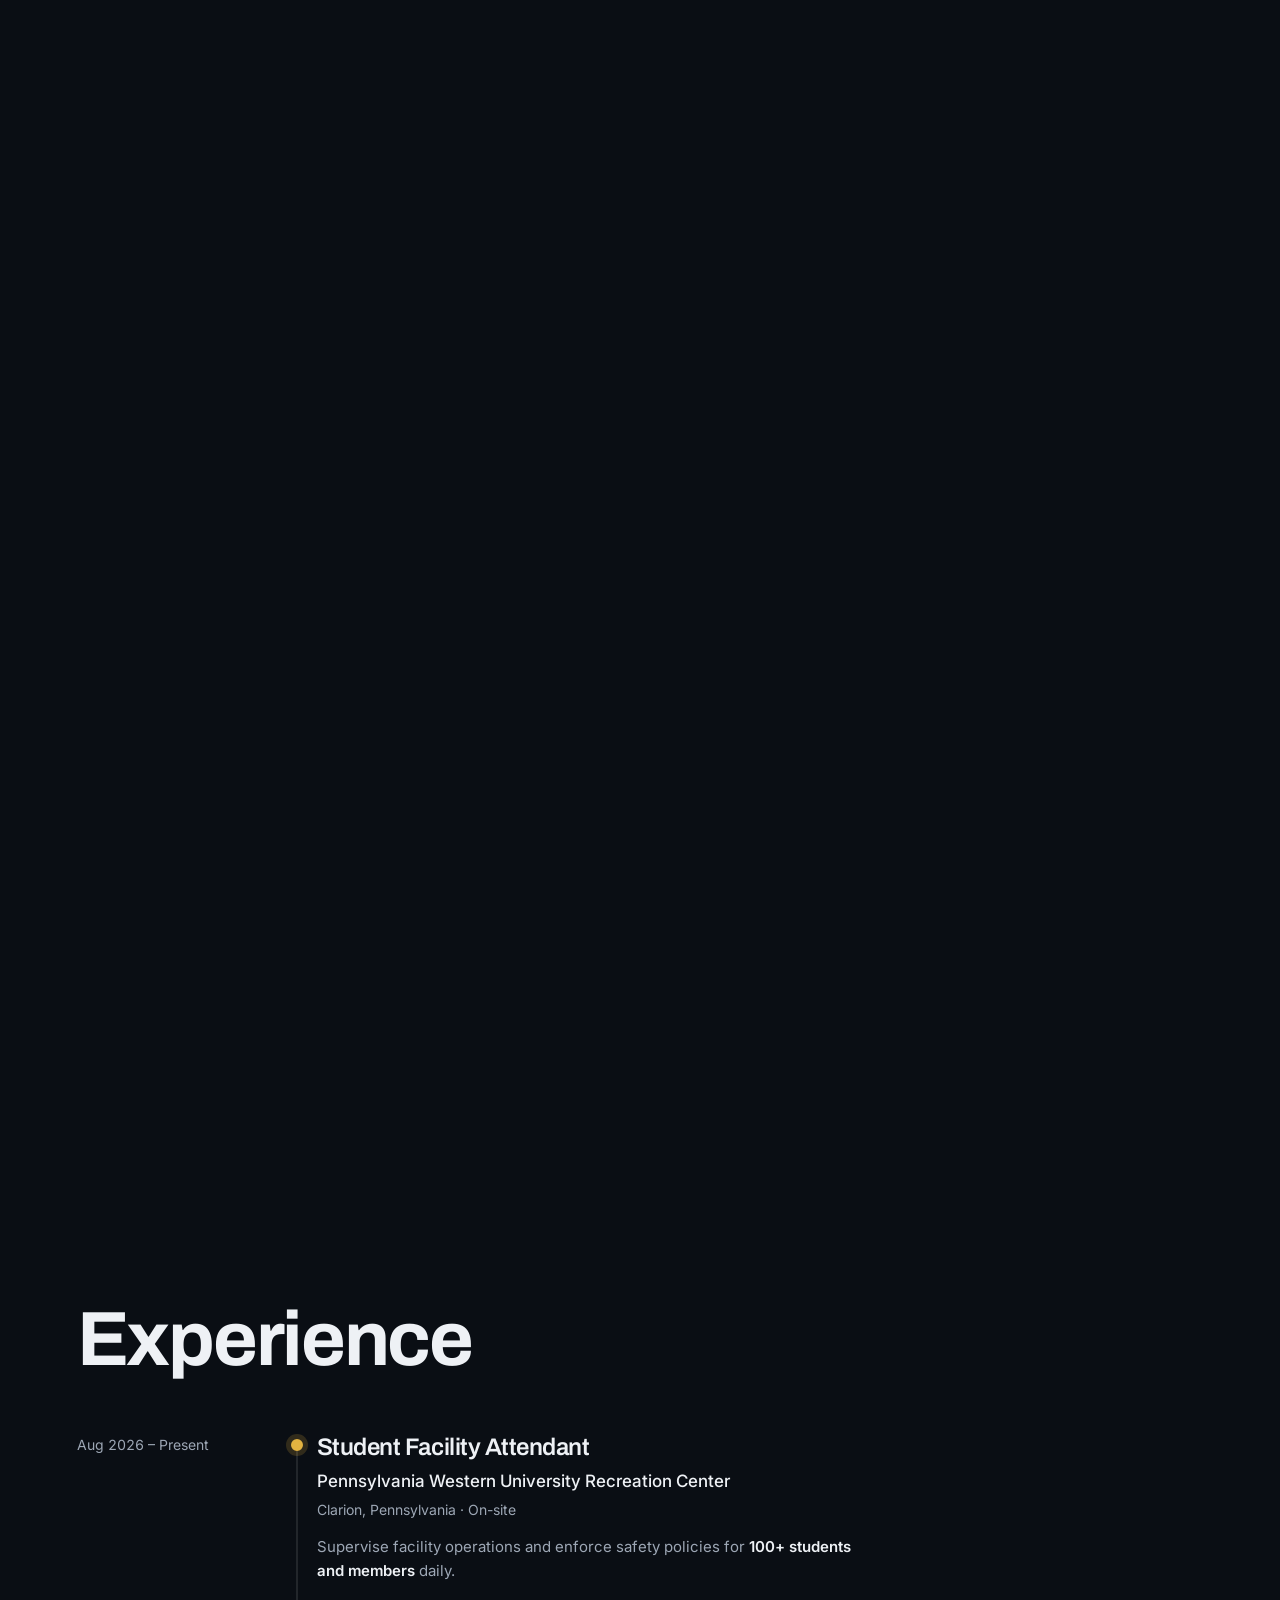
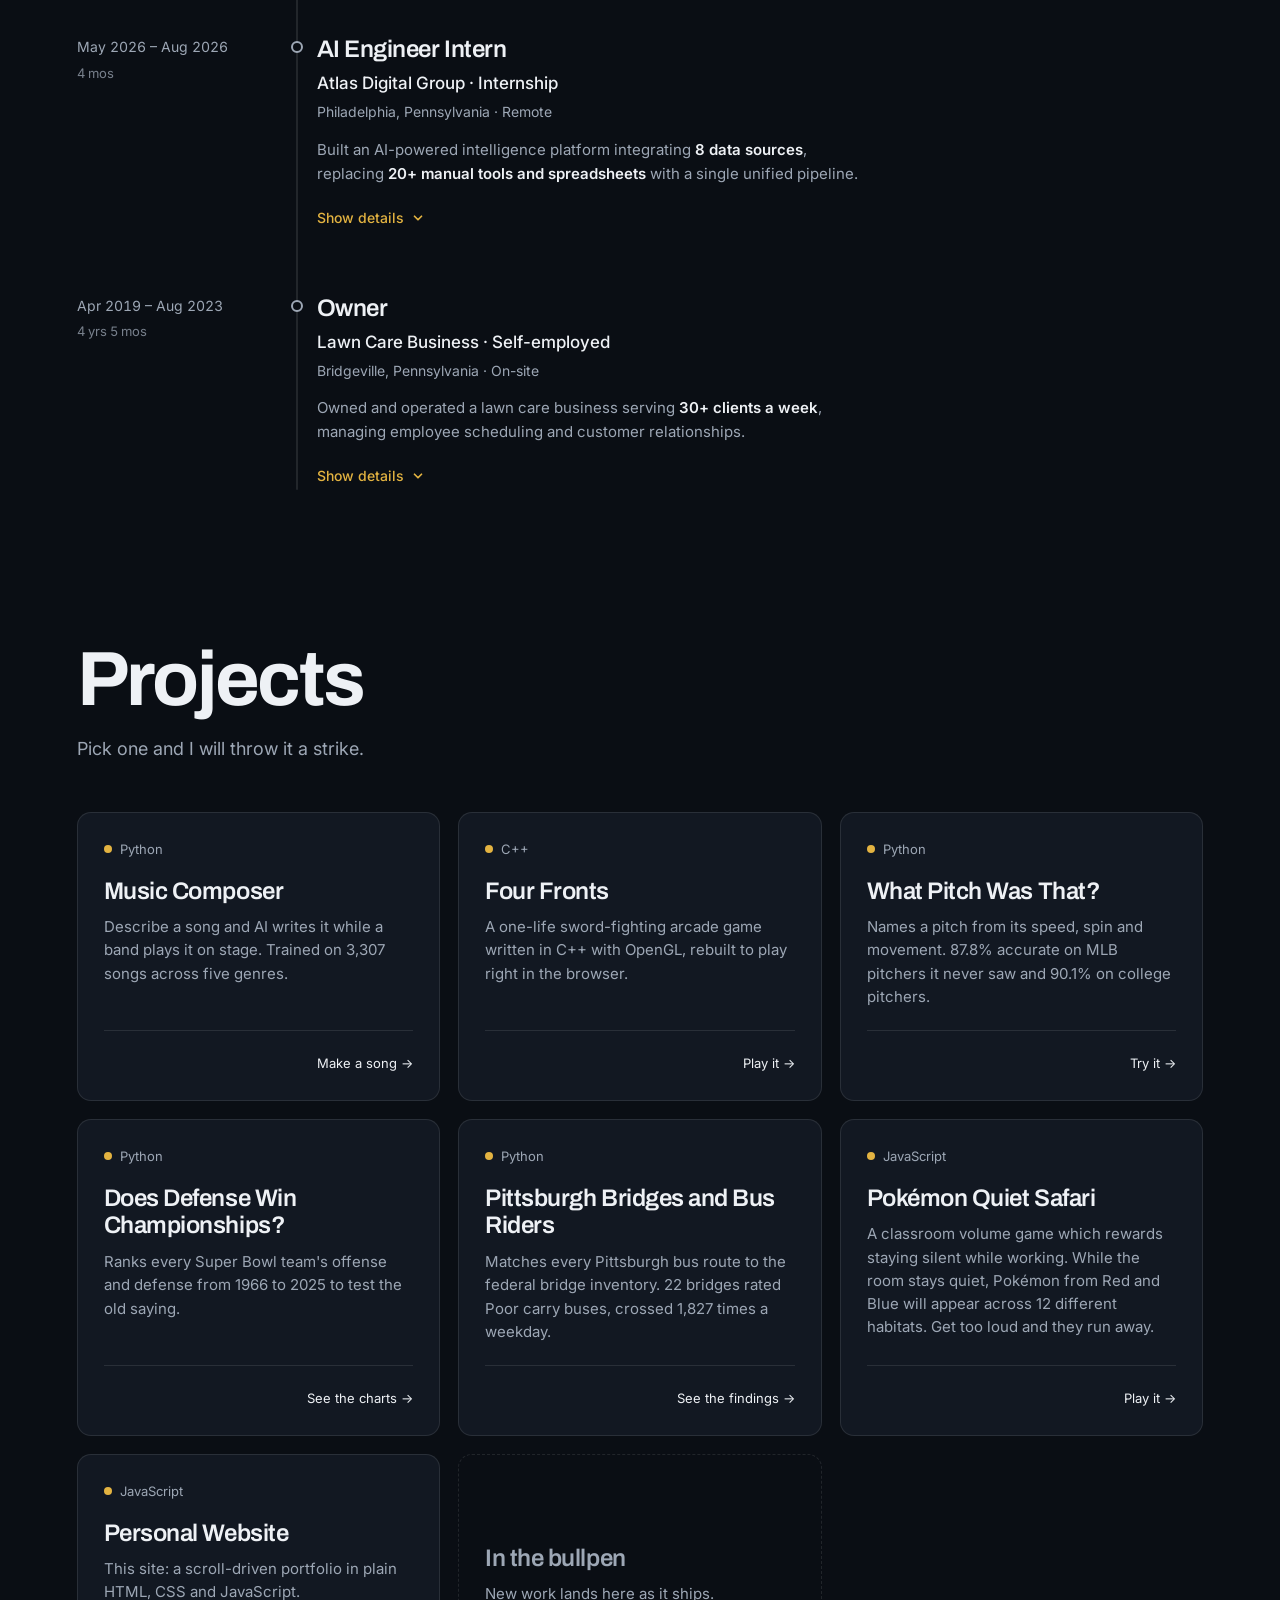
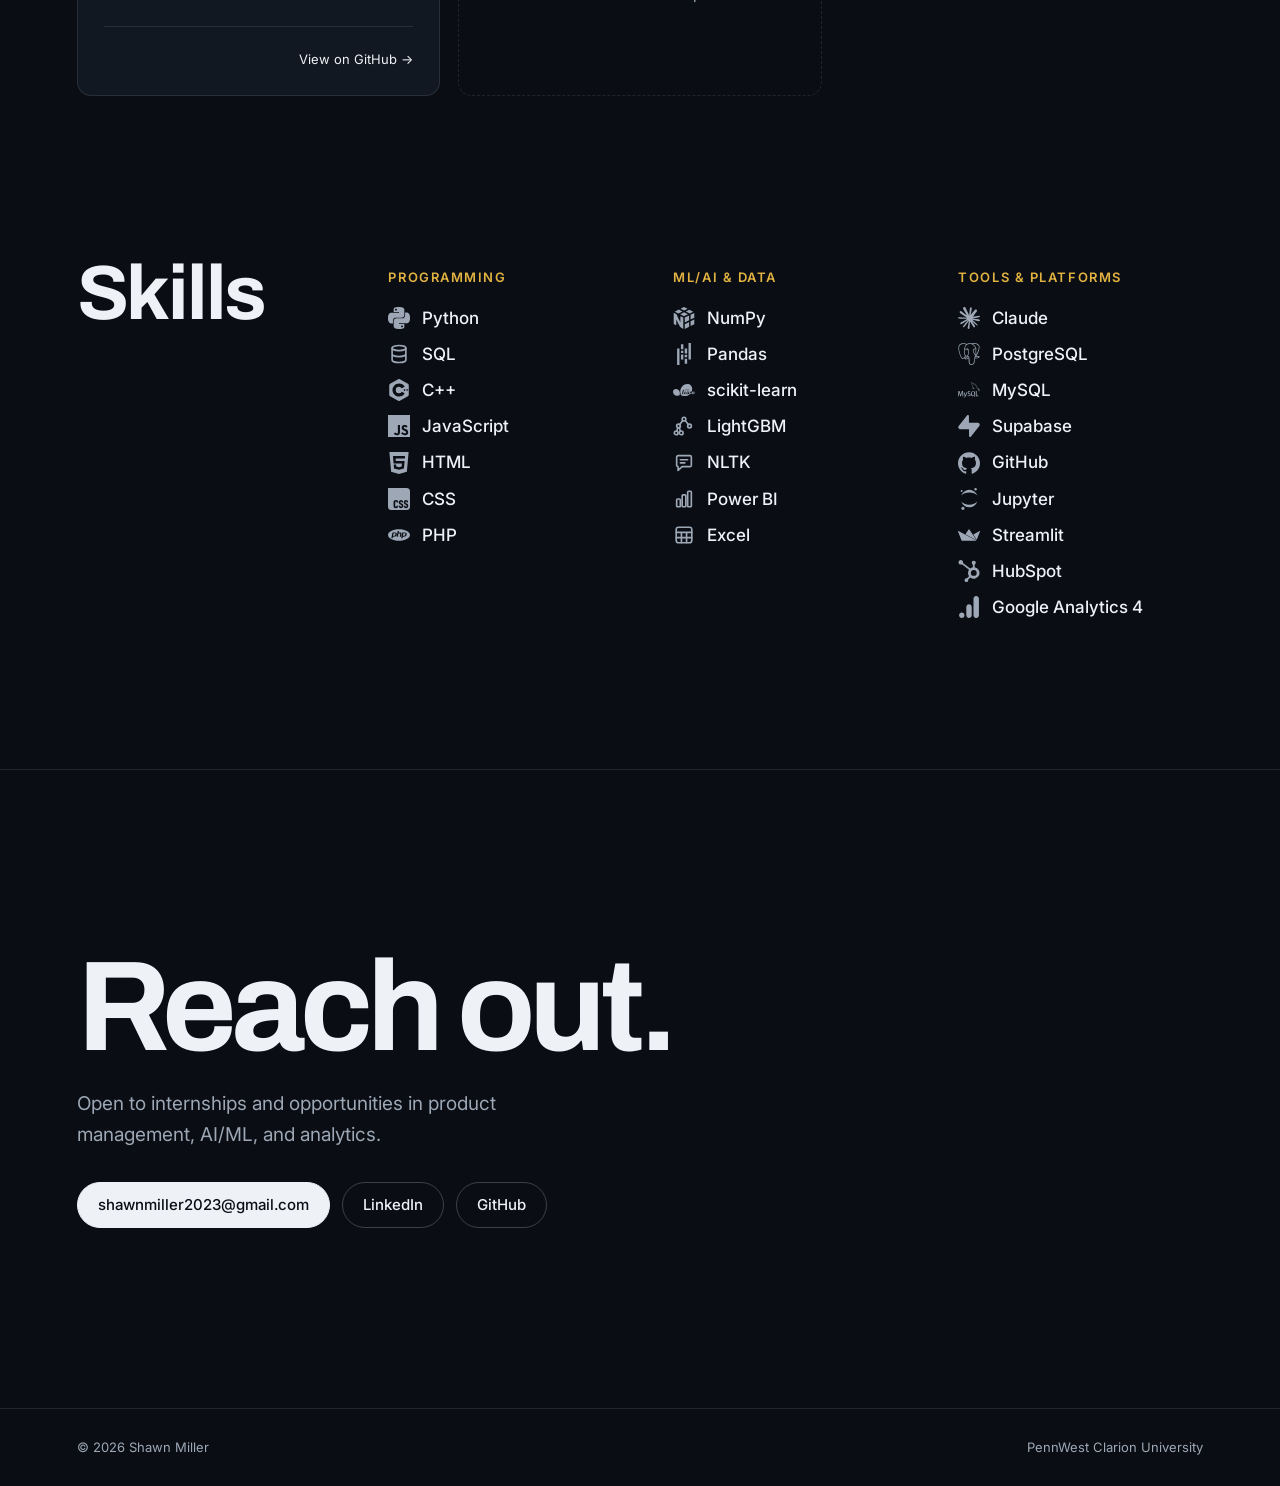
==== commit 4c5f206b: "Keep the baseball mascot on screen through the golf and experience beats The bat now hits the ball b" ====
--- a/index.html
+++ b/index.html
@@ -102,7 +102,7 @@
           </div>
         </div>
 
-        <div class="panel" data-panel="0.54,0.6,0.73,0.77">
+        <div class="panel panel--baseball" data-panel="0.54,0.6,0.73,0.77">
           <h2>On the mound for Clarion.</h2>
           <p>I am a pitcher on the PennWest Clarion baseball team. Balancing a college season with a full course load has taught me to prepare, manage my time, and stay composed when it counts.</p>
         </div>
--- a/site.css
+++ b/site.css
@@ -198,7 +198,10 @@
 /* ---------- scene mascots (built and moved by mascots.js) ---------- */
 .mascot { position: absolute; left: 0; top: 0; width: var(--s, 64px); pointer-events: none; will-change: transform; }
 .mascot svg { display: block; width: 100%; height: auto; overflow: visible; filter: drop-shadow(0 4px 8px rgba(0, 0, 0, .45)); }
+/* The ball is fixed to the screen so it can follow the page past the scene (under the nav). */
+.mascot--ball { position: fixed; z-index: 4; }
 .mascot--bat { visibility: hidden; }
+.mascot--flag svg { filter: drop-shadow(0 2px 3px rgba(0, 0, 0, .35)); }
 .mascot--burst { opacity: 0; }
 .mascot--burst svg { filter: none; }
 @media (prefers-reduced-motion: no-preference) {
@@ -207,9 +210,24 @@
   .mascot--bat .m-eyes { animation-delay: -2.1s; }
   .mascot.is-sitting .m-leg { animation: m-swing .9s ease-in-out infinite alternate; }
   .mascot.is-sitting .m-leg--r { animation-delay: -.45s; }
+  /* Tending the flag: the free hand waves now and then, and the flag stirs. */
+  .mascot.is-tending .m-arm--r { animation: m-wave 4s ease-in-out infinite; }
+  .m-flag { transform-box: fill-box; transform-origin: 0 50%; animation: m-flutter 1.8s ease-in-out infinite alternate; }
+  /* Hanging from the gold line: a slow swing from the hand, legs kicking a little. */
+  .mascot.is-hanging .mascot__body { transform-origin: 77% 38%; animation: m-sway 3.2s infinite; }
+  .mascot.is-hanging .m-leg { animation: m-swing 1.6s ease-in-out infinite alternate; }
+  .mascot.is-hanging .m-leg--r { animation-delay: -.8s; }
 }
 @keyframes m-blink { 0%, 95%, 100% { scale: 1 1; } 97% { scale: 1 .1; } }
 @keyframes m-swing { from { rotate: -12deg; } to { rotate: 12deg; } }
+@keyframes m-wave { 0%, 70%, 100% { rotate: 0deg; } 77%, 91% { rotate: -35deg; } 84% { rotate: -12deg; } }
+@keyframes m-flutter { from { scale: 1 1; } to { scale: .88 1.06; } }
+/* A pendulum from rest: fastest through the middle, slowing at each end (ease-out-cubic out, ease-in-cubic back). */
+@keyframes m-sway {
+  0%, 50%, 100% { rotate: 0deg; animation-timing-function: cubic-bezier(0.33, 1, 0.68, 1); }
+  25% { rotate: 4deg; animation-timing-function: cubic-bezier(0.32, 0, 0.67, 0); }
+  75% { rotate: -4deg; animation-timing-function: cubic-bezier(0.32, 0, 0.67, 0); }
+}
 
 /* First-load entrance for the intro: name, then title line and lede, then buttons, then the photo, 100ms apart. Runs once; "backwards" so no filter lingers afterwards. */
 @keyframes enter { from { opacity: 0; translate: 0 12px; filter: blur(4px); } }
@@ -240,7 +258,6 @@
 .tl__item {
   display: grid; grid-template-columns: var(--date) var(--rail) minmax(0, 1fr);
   padding-bottom: 52px; position: relative;
-  transition: opacity .5s var(--ease), transform .5s var(--ease);
 }
 .tl__item:last-child { padding-bottom: 0; }
 .tl__item::before {
@@ -279,7 +296,6 @@
 .tl__points { margin: 4px 0 0; padding-left: 18px; color: var(--ink-soft); font-size: 15px; line-height: 1.6; display: grid; gap: 10px; max-width: 62ch; }
 .tl__points li::marker { color: var(--accent); }
 /* armed by JS only, so the list is complete without it */
-.tl.is-armed .tl__item:not(.is-in) { opacity: 0; transform: translateY(18px); }
 
 /* ---------- projects ---------- */
 .projects { padding: clamp(110px, 16vh, 180px) var(--gutter) clamp(80px, 12vh, 140px); position: relative; z-index: 1; background: var(--canvas); }
@@ -408,7 +424,8 @@
   .ph { object-position: 52% 30%; }
   .plate--field { transform-origin: 52% 16%; }
   .plate--suit .ph { object-position: 50% 30%; }
-  .plate--golf .ph { object-position: 50% 50%; }
+  /* Left of centre so the cup shows (the mascot tends the flag there); Shawn stays in frame. */
+  .plate--golf .ph { object-position: 22% 50%; }
   .panel { left: 16px; right: 16px; width: auto; top: auto; bottom: 28px; transform: none; }
   .panel--intro { bottom: 24px; }
   .panel h1 { font-size: clamp(48px, 14vw, 64px); }
